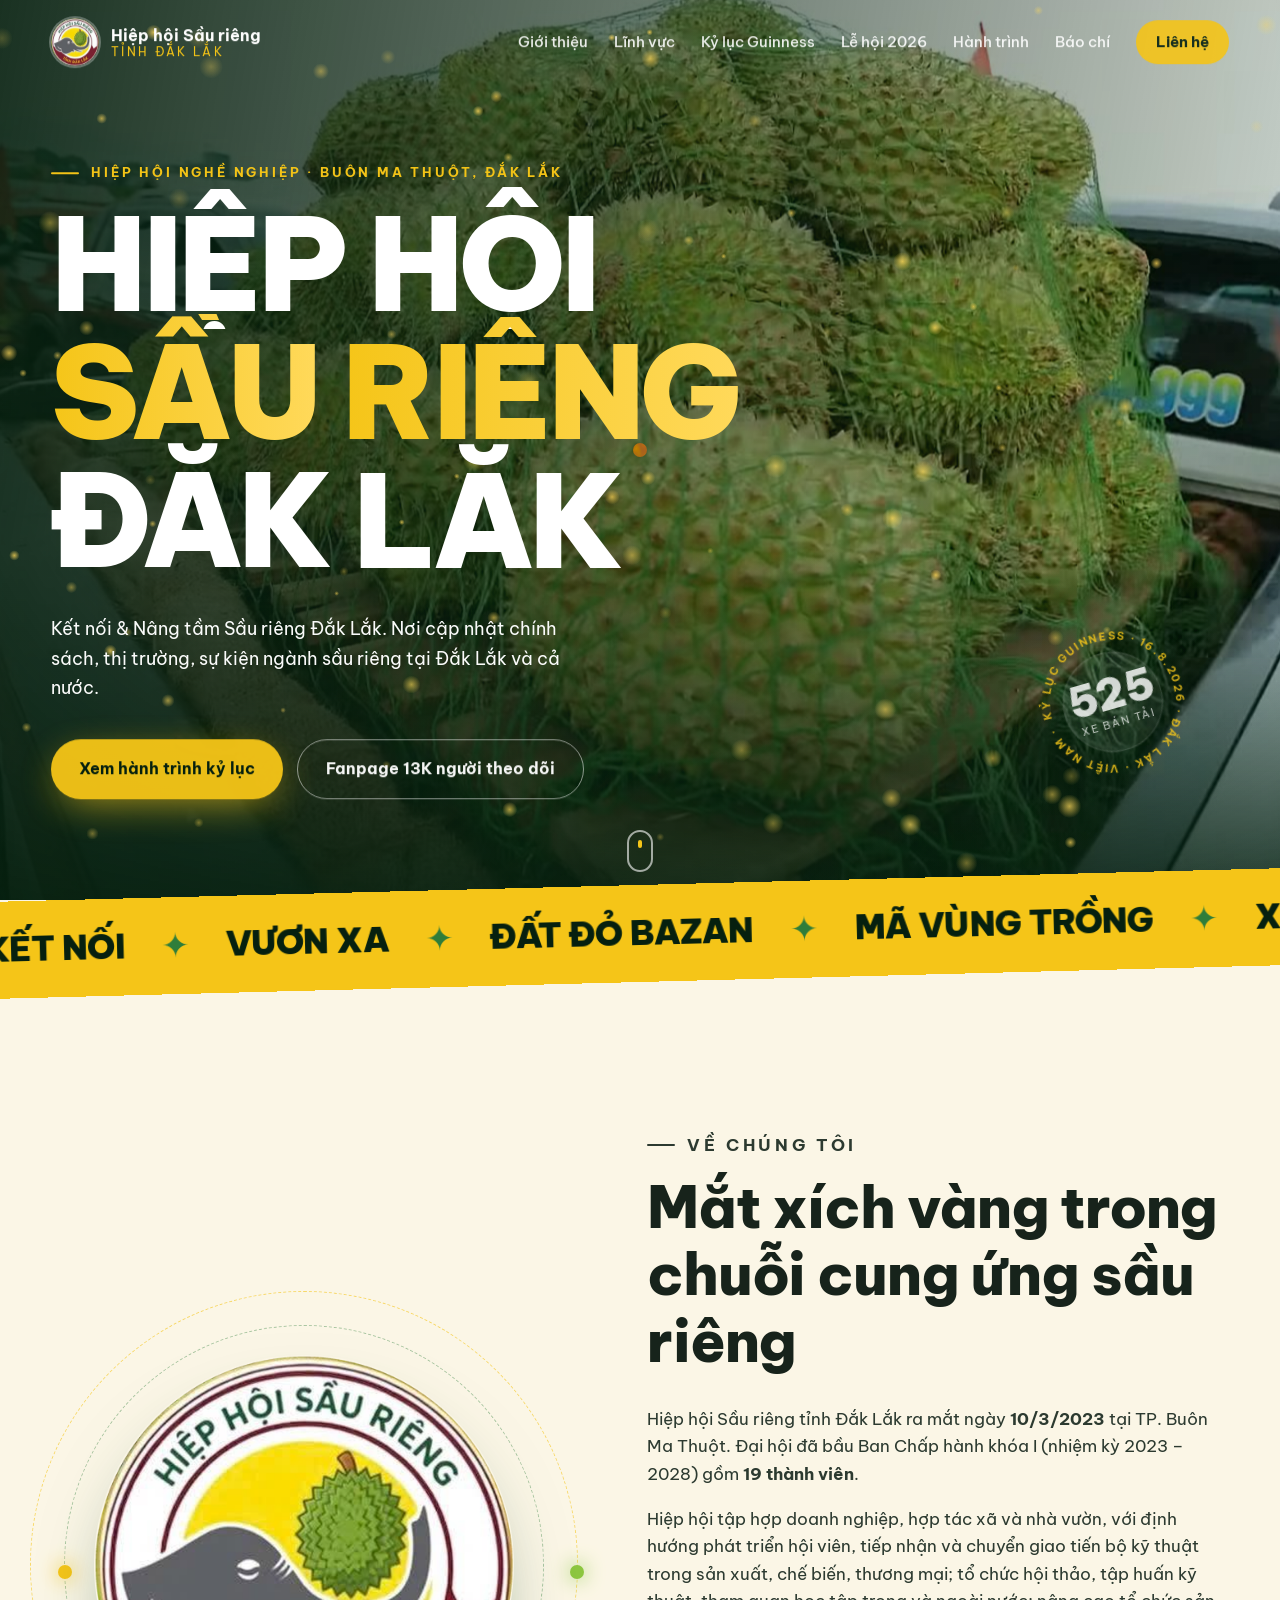
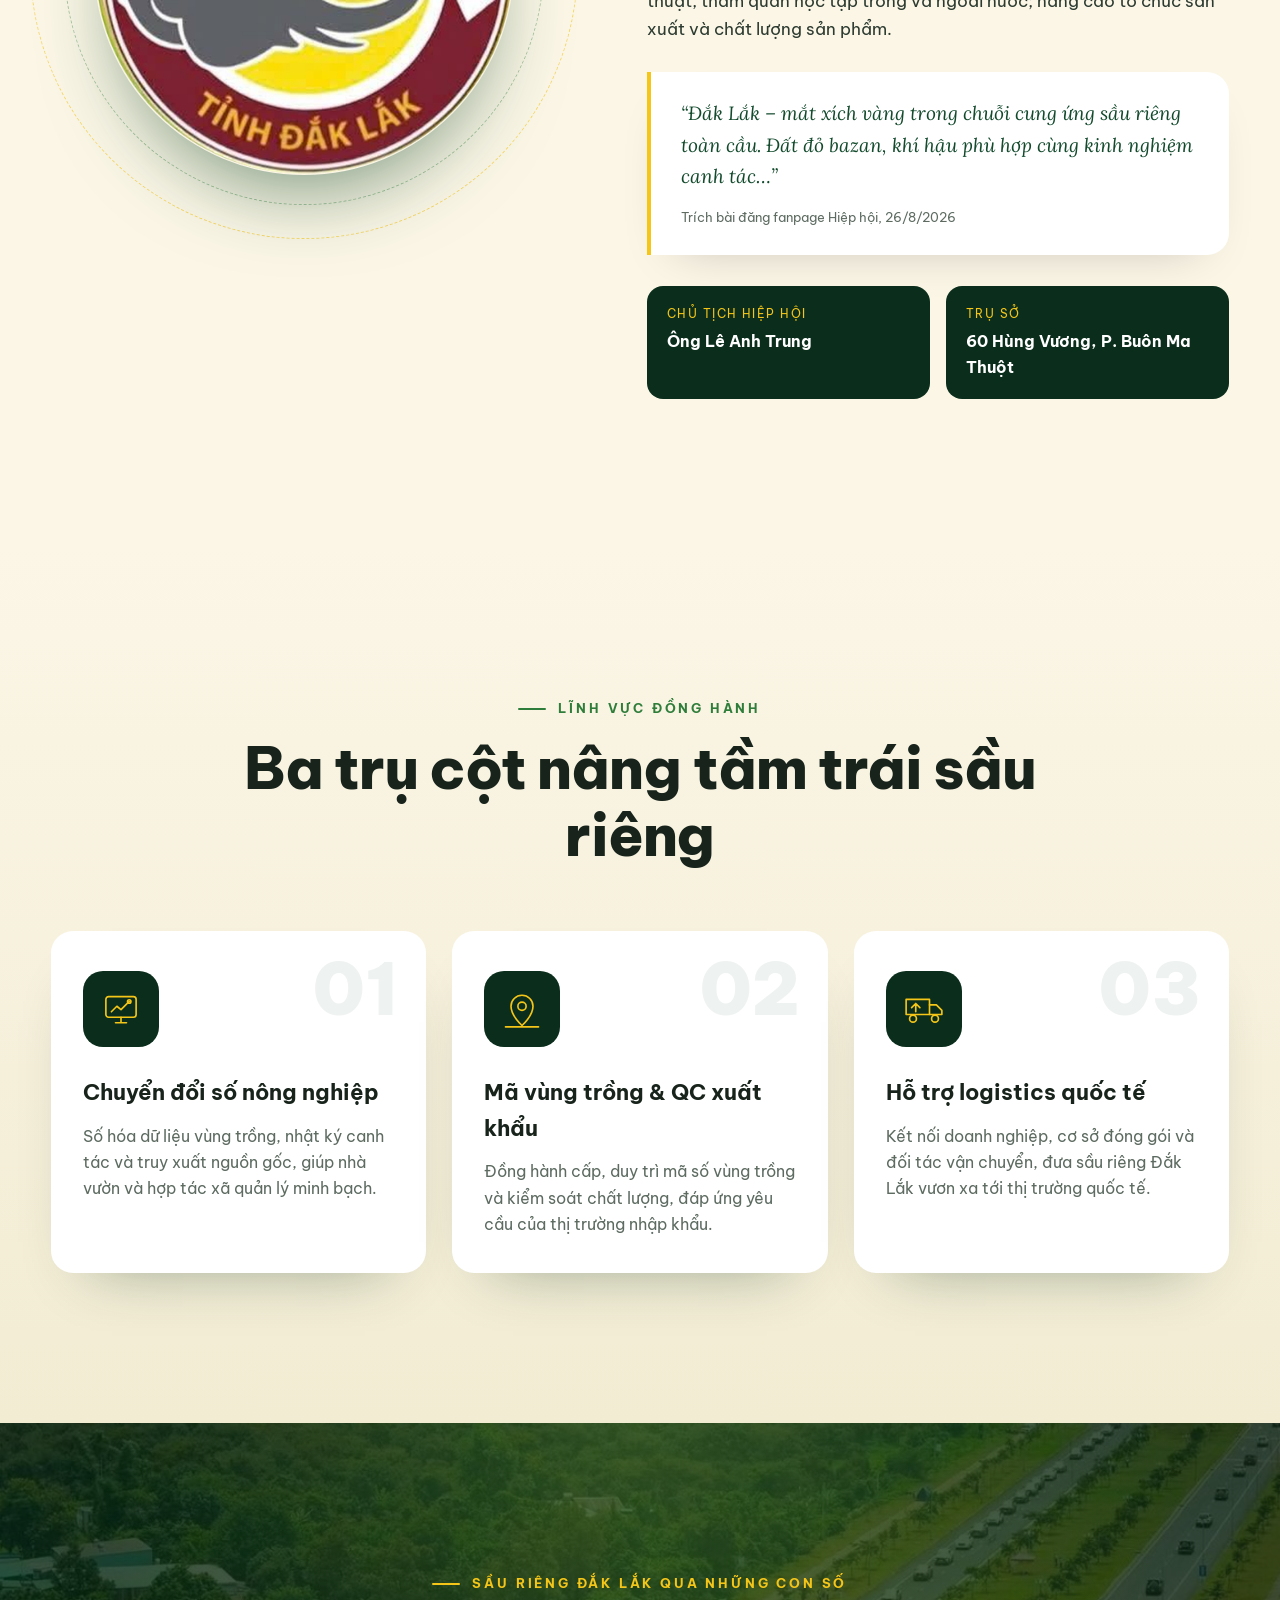
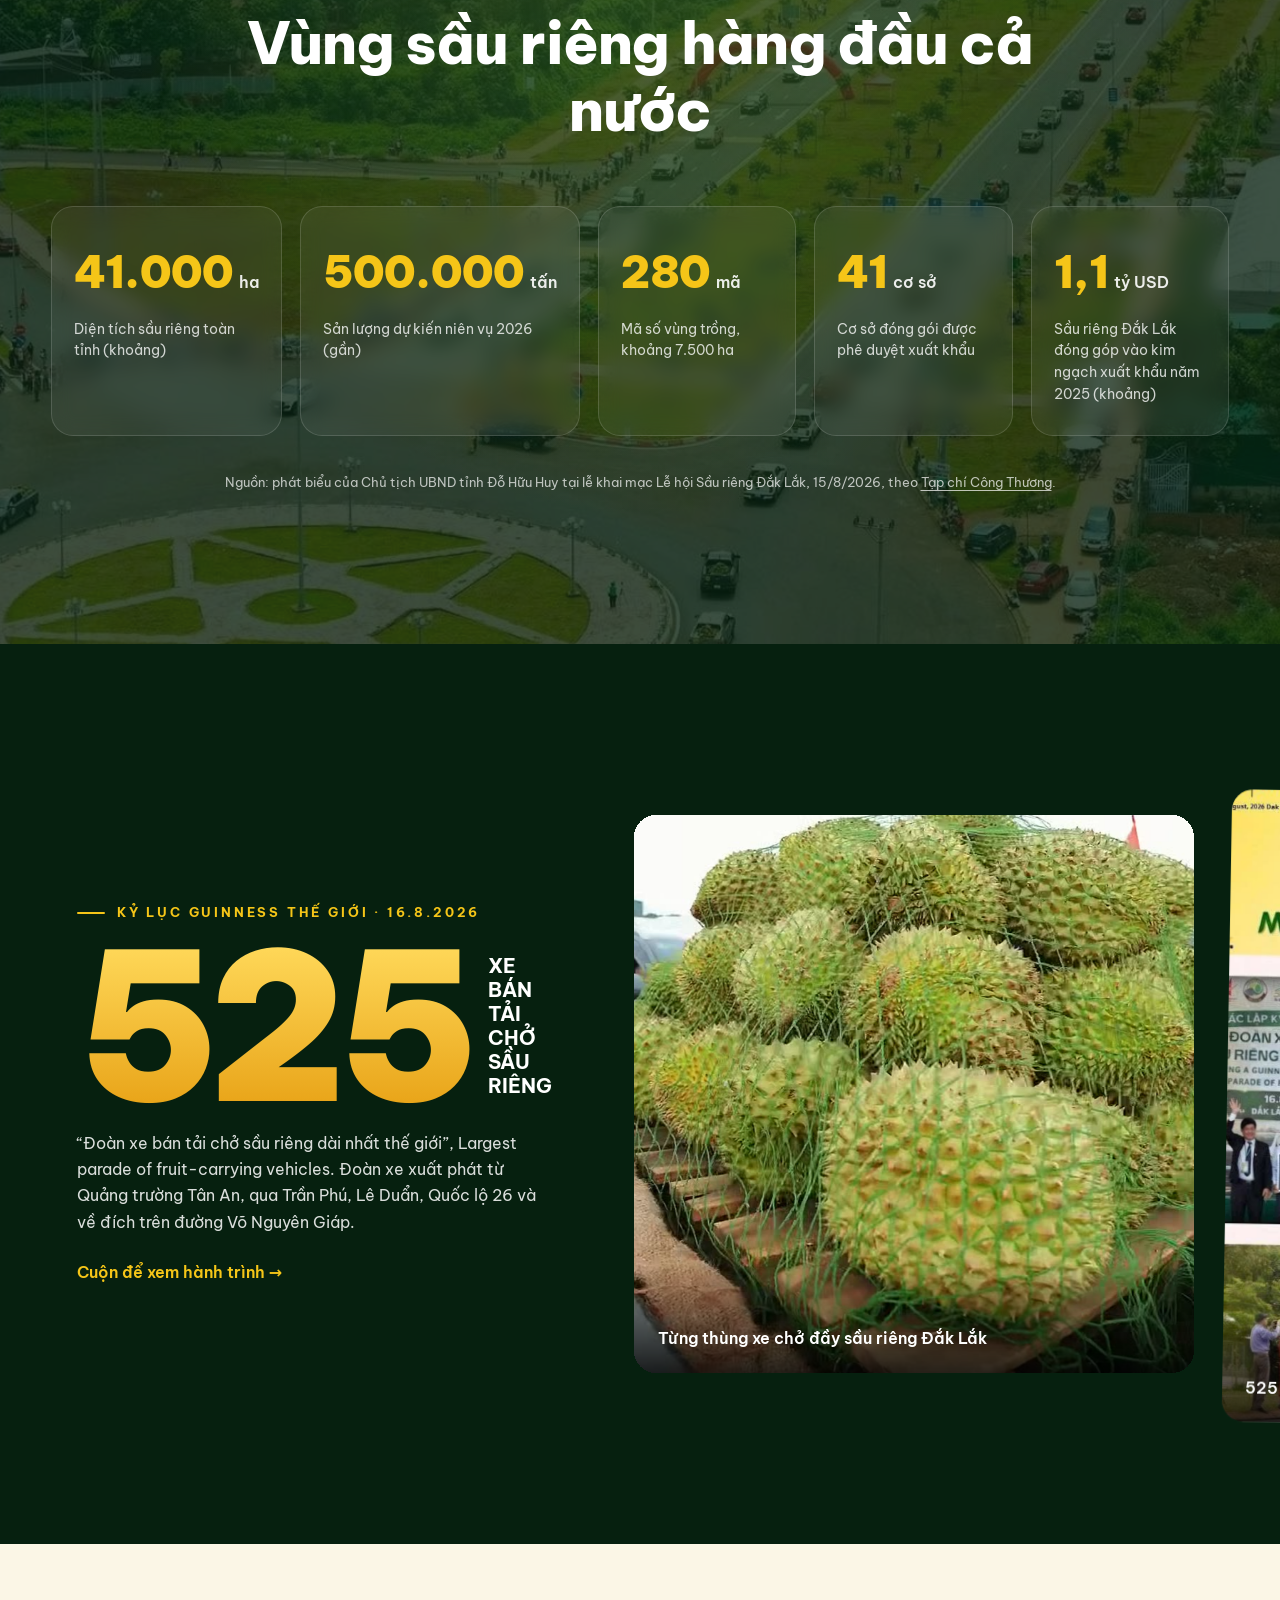
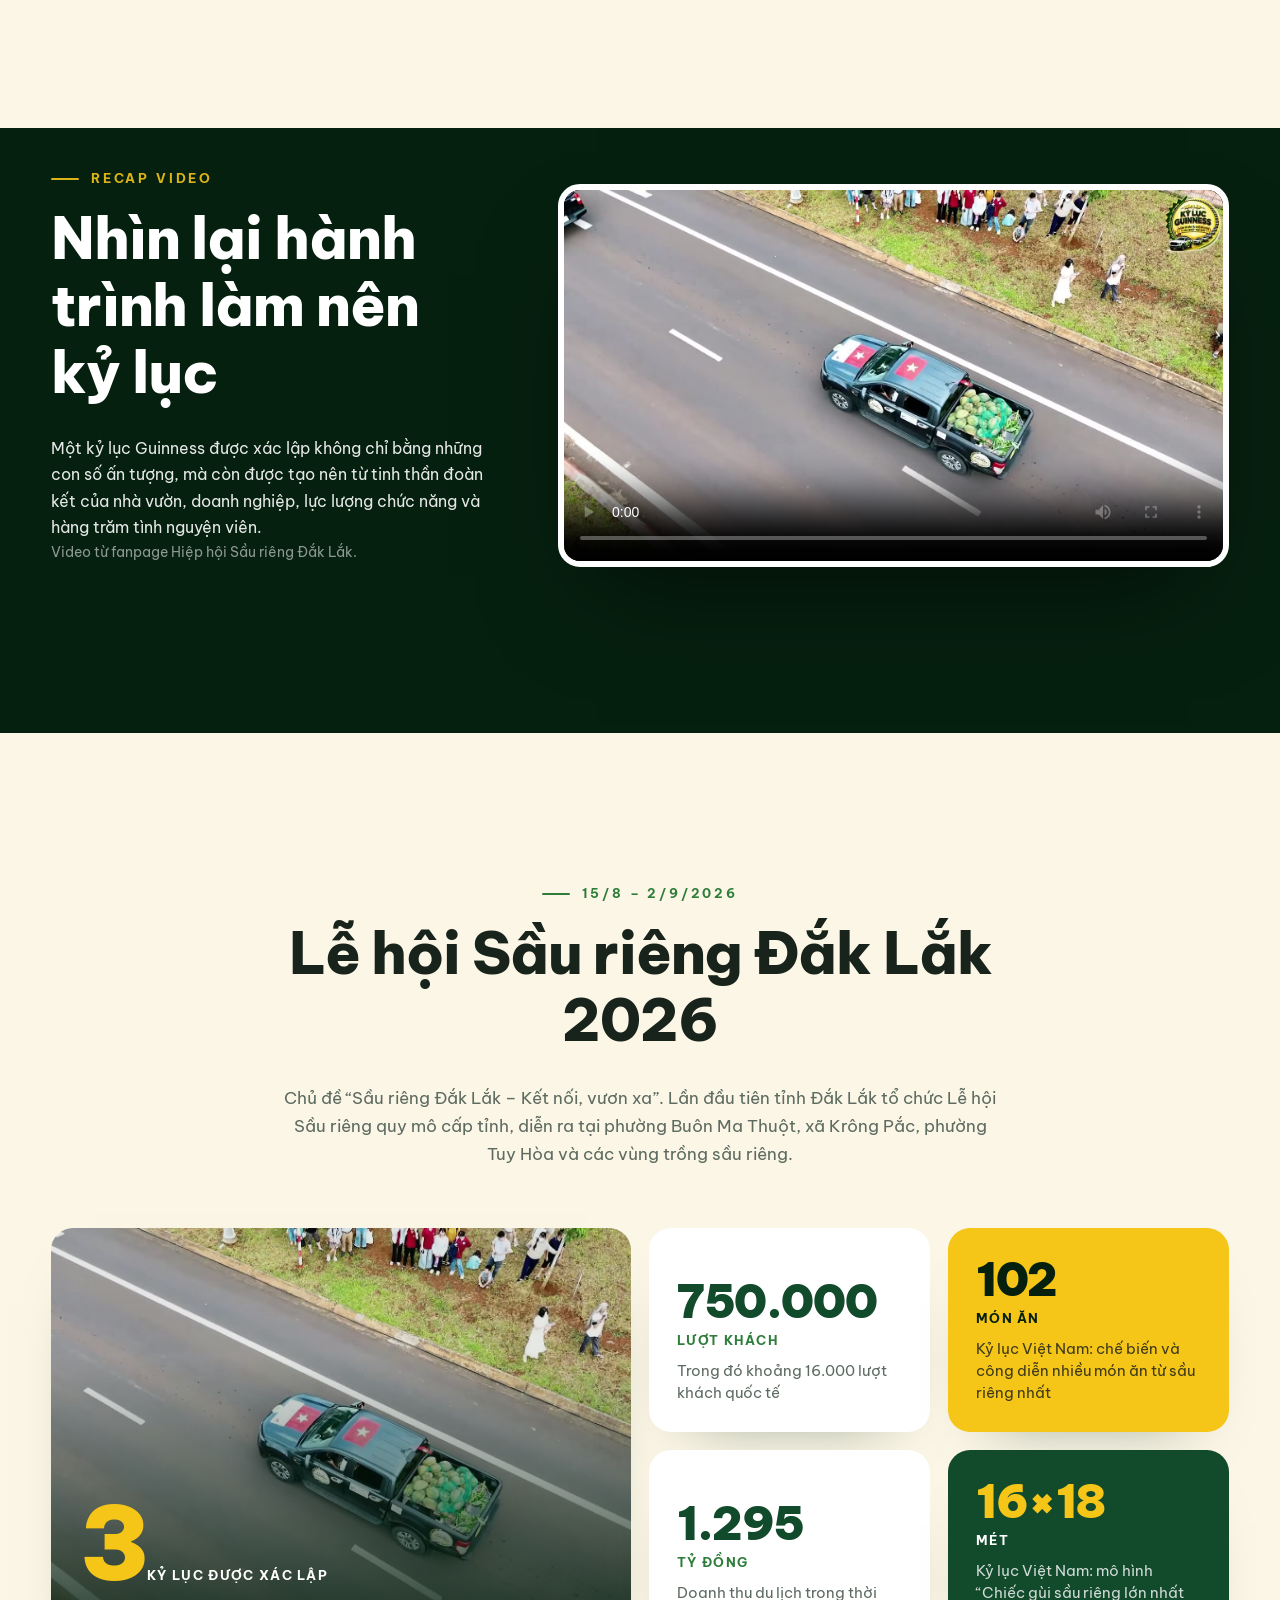
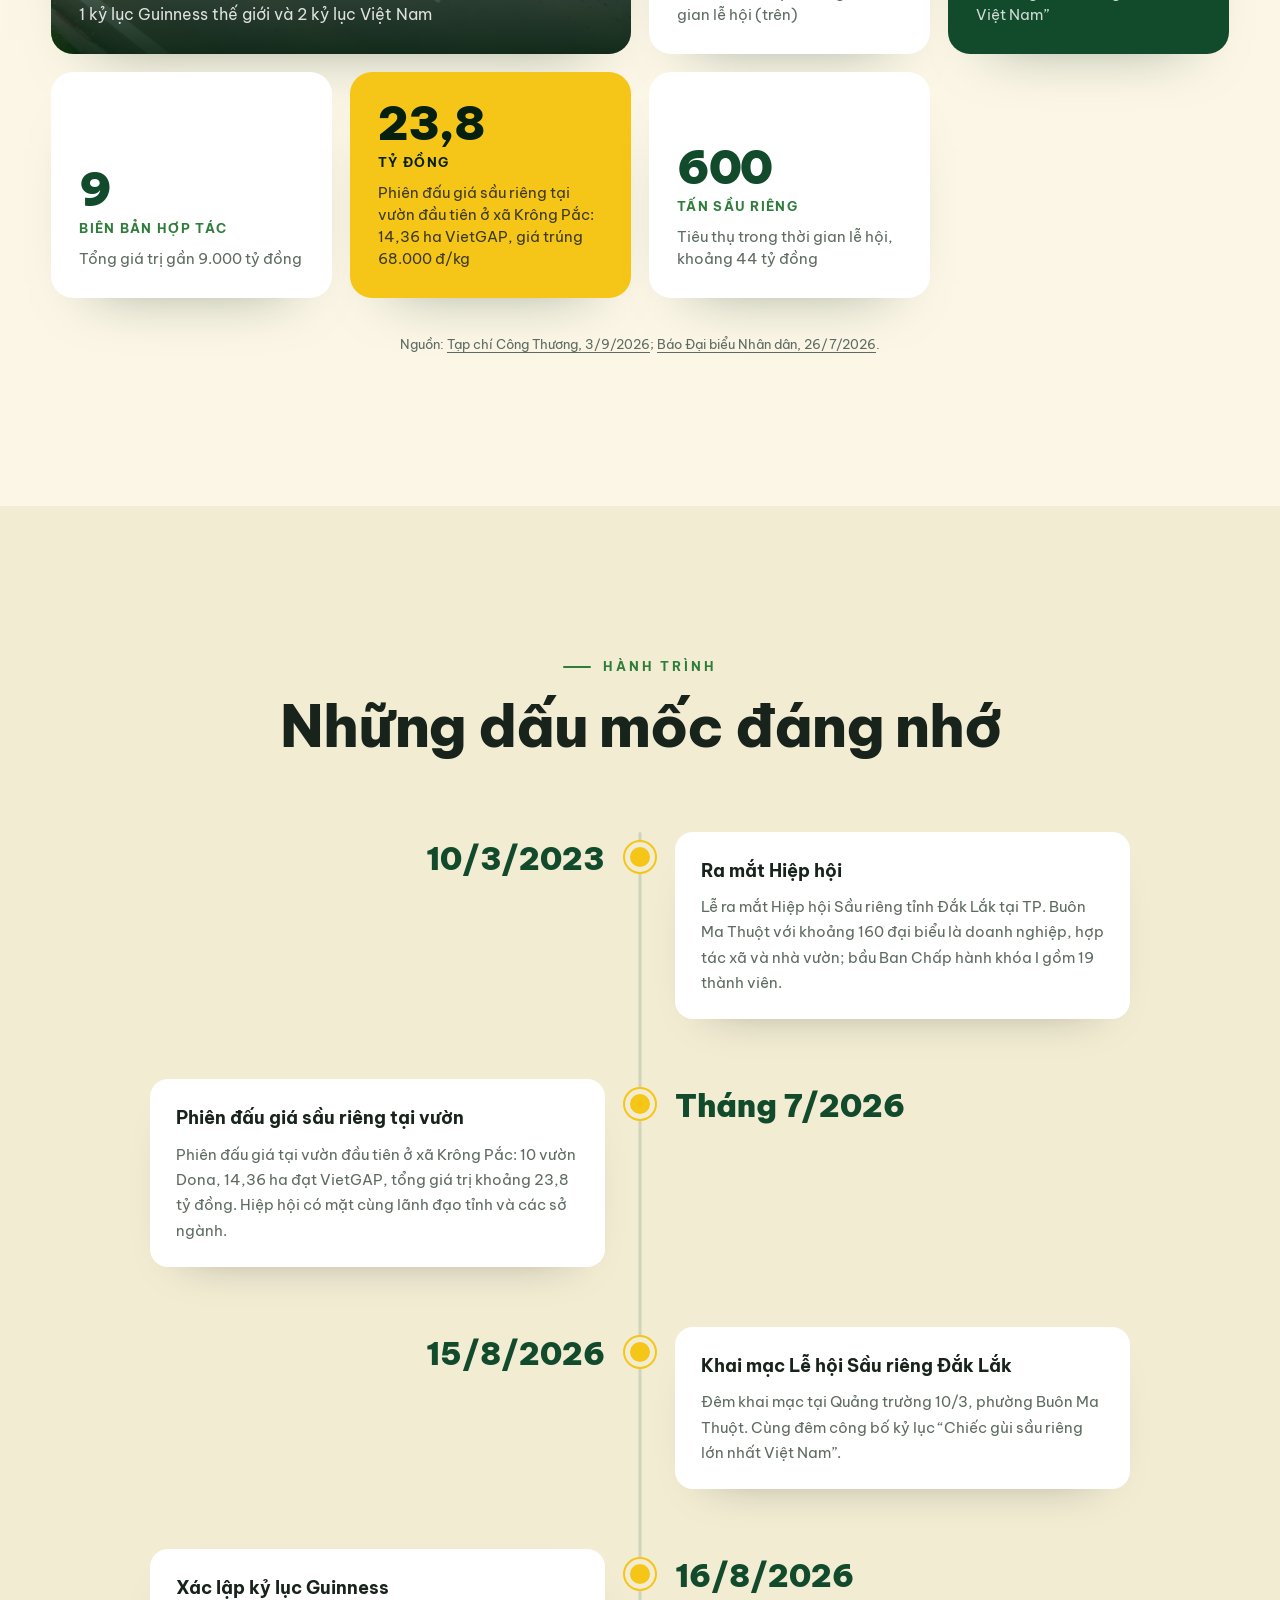
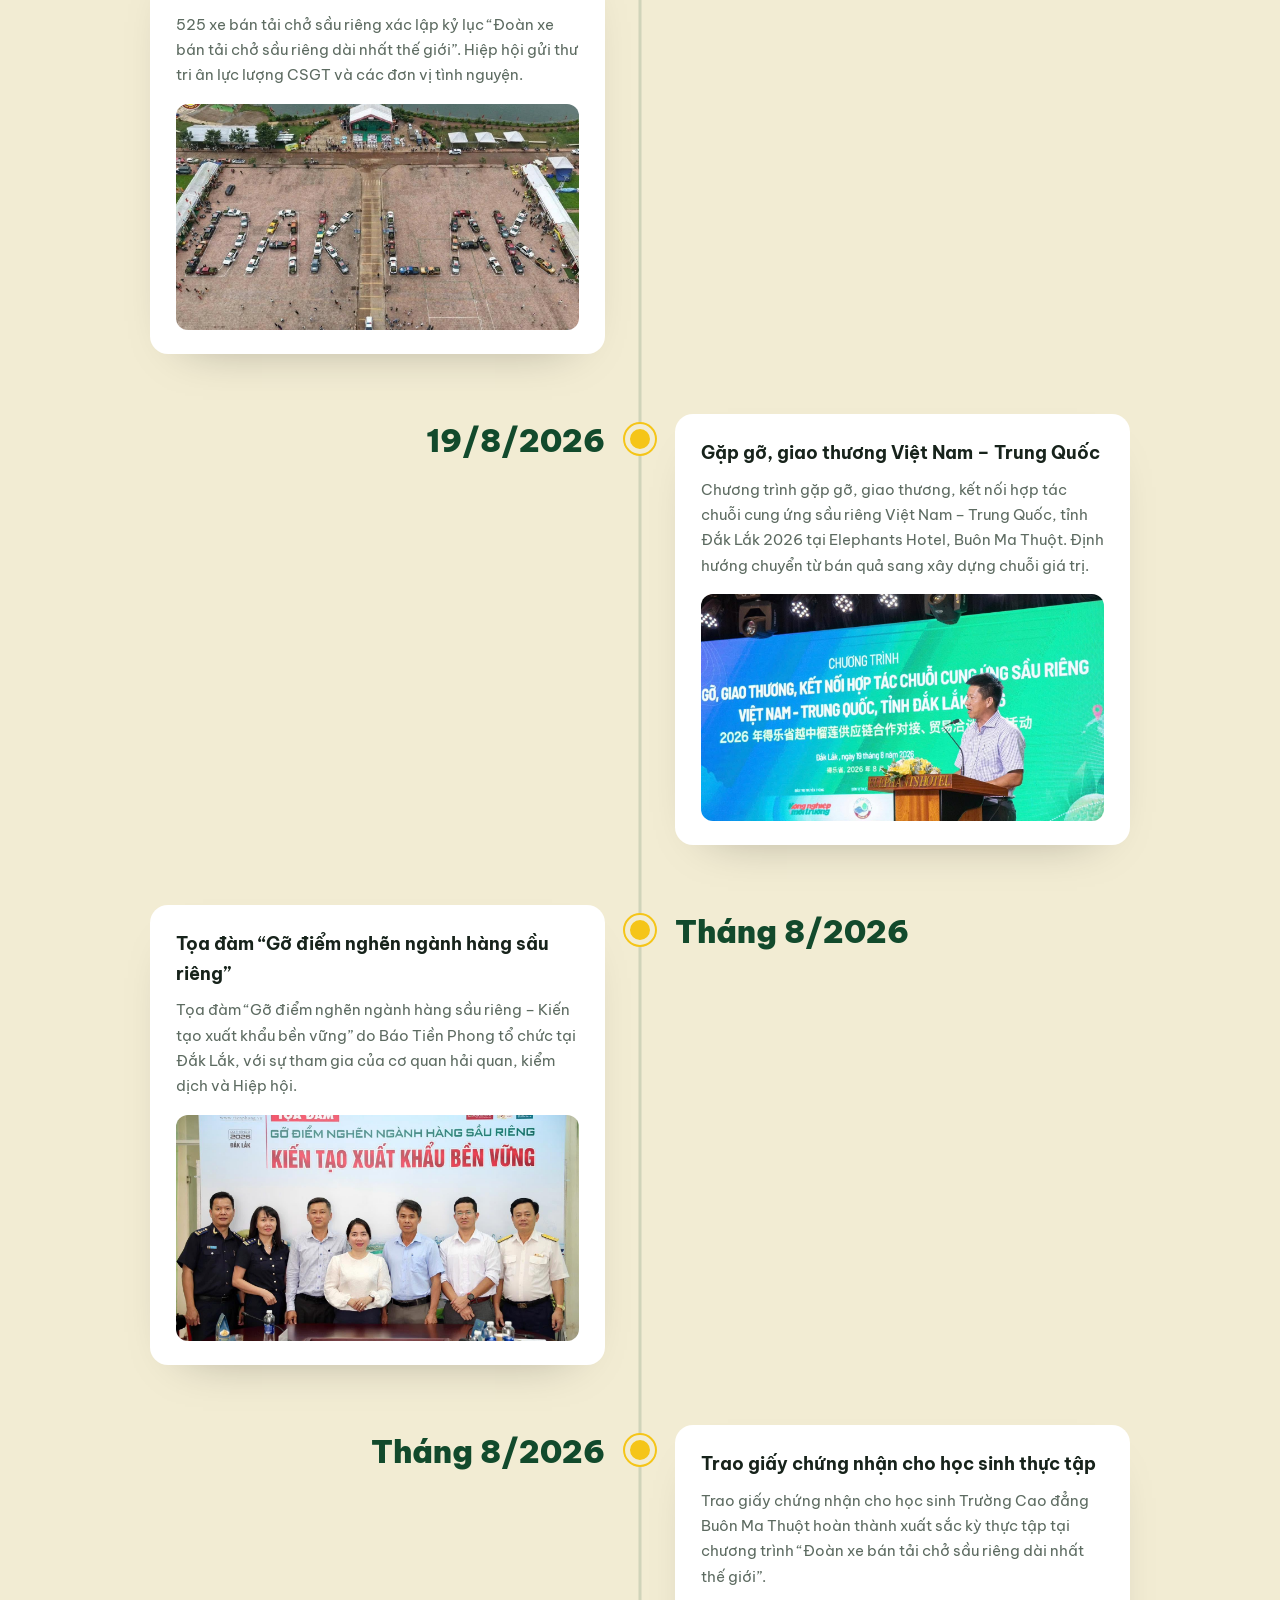
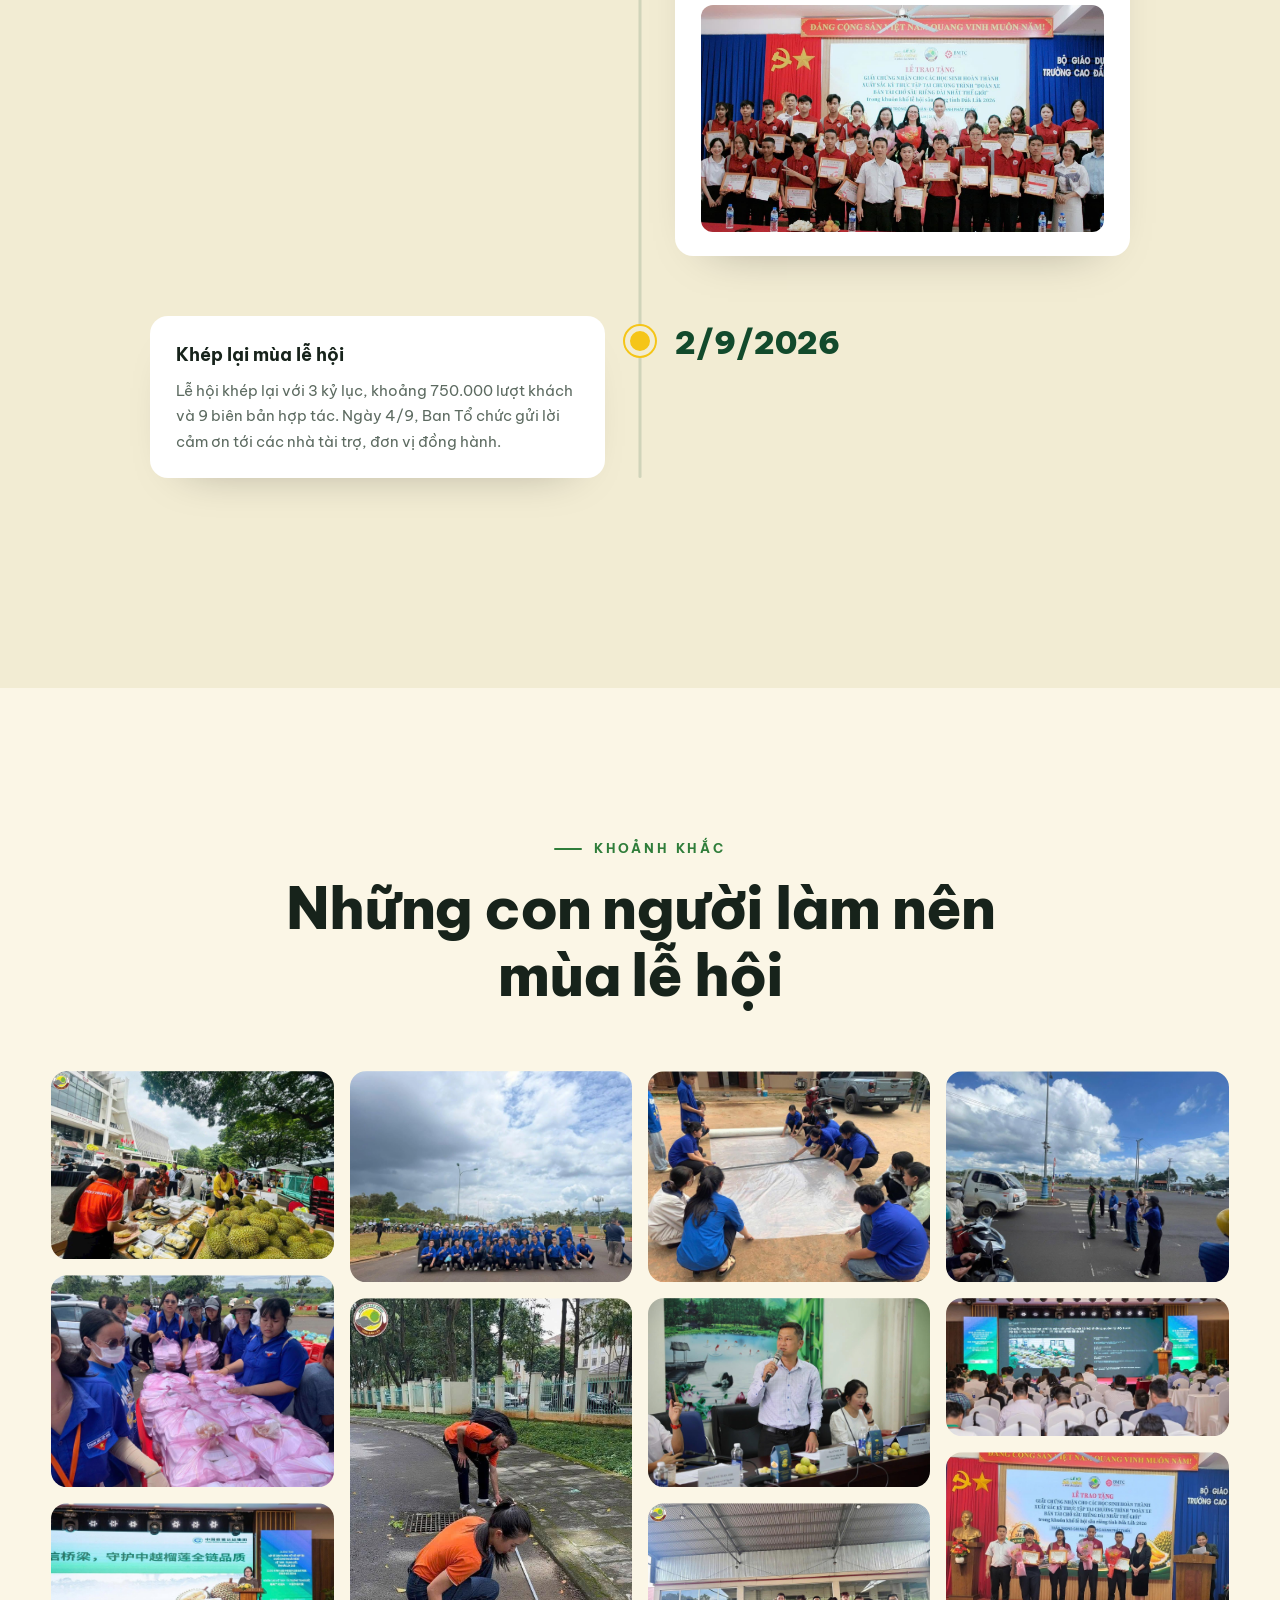
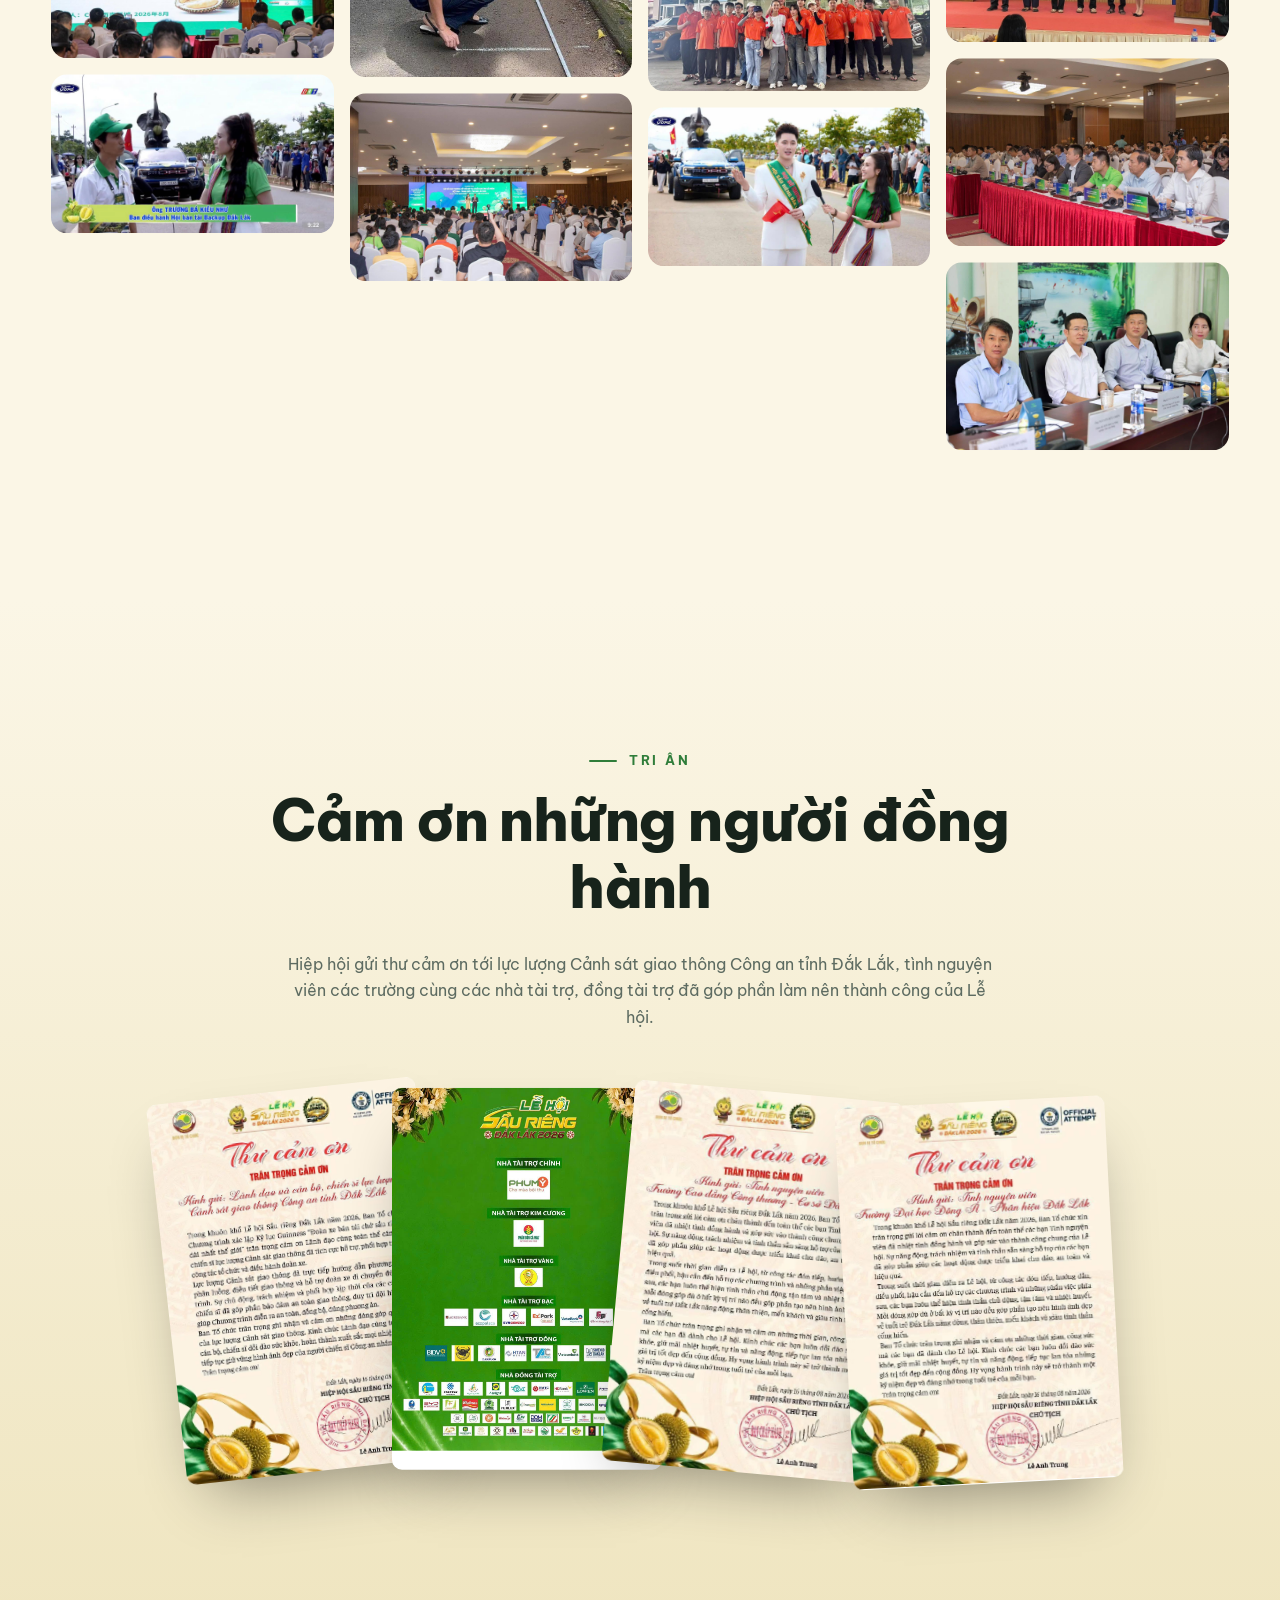
==== index.html @ 8ccfb70e "Website Hiệp hội Sầu riêng Đắk Lắk: trang một trang nhiều hiệu ứng chuyển động Co-Authored-By: Claud" ====
<!DOCTYPE html>
<html lang="vi">
<head>
<meta charset="utf-8">
<meta name="viewport" content="width=device-width, initial-scale=1">
<title>Hiệp hội Sầu riêng tỉnh Đắk Lắk · Kết nối &amp; Nâng tầm Sầu riêng Đắk Lắk</title>
<meta name="description" content="Hiệp hội Sầu riêng tỉnh Đắk Lắk: nơi cập nhật chính sách, thị trường, sự kiện ngành sầu riêng tại Đắk Lắk và cả nước. Kỷ lục Guinness đoàn xe bán tải chở sầu riêng dài nhất thế giới, Lễ hội Sầu riêng Đắk Lắk 2026.">
<meta property="og:title" content="Hiệp hội Sầu riêng tỉnh Đắk Lắk">
<meta property="og:description" content="Kết nối &amp; Nâng tầm Sầu riêng Đắk Lắk">
<meta property="og:image" content="assets/img/banner.jpg">
<meta name="theme-color" content="#0b2e1c">
<link rel="icon" href="assets/img/favicon.png">
<link rel="preconnect" href="https://fonts.googleapis.com">
<link rel="preconnect" href="https://fonts.gstatic.com" crossorigin>
<link href="https://fonts.googleapis.com/css2?family=Be+Vietnam+Pro:wght@300;400;500;600;700;800;900&family=Lora:ital,wght@1,500;1,600&display=swap" rel="stylesheet">
<link rel="stylesheet" href="assets/css/style.css">
<script>document.documentElement.classList.add('js')</script>
</head>
<body>

<!-- PRELOADER -->
<div class="loader" id="loader" aria-hidden="true">
  <div class="loader__ring">
    <img src="assets/img/logo.png" alt="">
    <svg viewBox="0 0 120 120"><circle cx="60" cy="60" r="56"/></svg>
  </div>
  <div class="loader__count"><span id="loaderNum">0</span>%</div>
  <div class="loader__text">Kết nối &amp; Nâng tầm Sầu riêng Đắk Lắk</div>
</div>

<div class="cursor" id="cursor"></div>
<div class="progress" id="progress"></div>

<!-- NAV -->
<header class="nav" id="nav">
  <a href="#top" class="nav__brand">
    <img src="assets/img/logo.png" alt="Logo Hiệp hội Sầu riêng tỉnh Đắk Lắk">
    <span><b>Hiệp hội Sầu riêng</b><small>Tỉnh Đắk Lắk</small></span>
  </a>
  <nav class="nav__links" id="navLinks">
    <a href="#gioi-thieu">Giới thiệu</a>
    <a href="#linh-vuc">Lĩnh vực</a>
    <a href="#ky-luc">Kỷ lục Guinness</a>
    <a href="#le-hoi">Lễ hội 2026</a>
    <a href="#hanh-trinh">Hành trình</a>
    <a href="#bao-chi">Báo chí</a>
    <a href="#lien-he" class="nav__cta">Liên hệ</a>
  </nav>
  <button class="nav__burger" id="burger" aria-label="Mở menu"><span></span><span></span></button>
</header>

<main id="top">

<!-- HERO -->
<section class="hero" id="hero">
  <video class="hero__video" autoplay muted loop playsinline preload="auto" poster="assets/img/video-3.jpg">
    <source src="assets/video/hero.mp4" type="video/mp4">
  </video>
  <div class="hero__shade"></div>
  <canvas class="hero__particles" id="particles"></canvas>
  <div class="hero__content">
    <p class="eyebrow hero__eyebrow">Hiệp hội nghề nghiệp · Buôn Ma Thuột, Đắk Lắk</p>
    <h1 class="hero__title">
      <span class="line"><span class="word">Hiệp</span> <span class="word">hội</span></span>
      <span class="line gold"><span class="word">Sầu</span> <span class="word">riêng</span></span>
      <span class="line"><span class="word">Đắk</span> <span class="word">Lắk</span></span>
    </h1>
    <p class="hero__lead">Kết nối &amp; Nâng tầm Sầu riêng Đắk Lắk. Nơi cập nhật chính sách, thị trường, sự kiện ngành sầu riêng tại Đắk Lắk và cả nước.</p>
    <div class="hero__actions">
      <a href="#ky-luc" class="btn btn--gold magnetic">Xem hành trình kỷ lục</a>
      <a href="https://www.facebook.com/hiephoisauriengdaklak" target="_blank" rel="noopener" class="btn btn--ghost magnetic">Fanpage 13K người theo dõi</a>
    </div>
  </div>
  <div class="hero__badge">
    <svg viewBox="0 0 200 200"><defs><path id="circ" d="M100,100 m-78,0 a78,78 0 1,1 156,0 a78,78 0 1,1 -156,0"/></defs>
      <text><textPath href="#circ">KỶ LỤC GUINNESS · 16.8.2026 · ĐẮK LẮK · VIỆT NAM · </textPath></text></svg>
    <b>525</b><small>xe bán tải</small>
  </div>
  <a href="#gioi-thieu" class="hero__scroll" aria-label="Cuộn xuống"><span></span></a>
</section>

<!-- MARQUEE -->
<div class="marquee" aria-hidden="true">
  <div class="marquee__track">
    <span>Kết nối</span><i>✦</i><span>Vươn xa</span><i>✦</i><span>Đất đỏ bazan</span><i>✦</i><span>Mã vùng trồng</span><i>✦</i><span>Xuất khẩu bền vững</span><i>✦</i><span>Kỷ lục Guinness</span><i>✦</i>
    <span>Kết nối</span><i>✦</i><span>Vươn xa</span><i>✦</i><span>Đất đỏ bazan</span><i>✦</i><span>Mã vùng trồng</span><i>✦</i><span>Xuất khẩu bền vững</span><i>✦</i><span>Kỷ lục Guinness</span><i>✦</i>
  </div>
</div>

<!-- ABOUT -->
<section class="section about" id="gioi-thieu">
  <div class="container about__grid">
    <div class="about__visual reveal-img">
      <div class="about__logo-wrap">
        <img src="assets/img/logo.png" alt="Logo Hiệp hội Sầu riêng tỉnh Đắk Lắk" class="about__logo">
        <div class="orbit orbit--1"></div><div class="orbit orbit--2"></div>
      </div>
    </div>
    <div class="about__text">
      <p class="eyebrow reveal">Về chúng tôi</p>
      <h2 class="h2 split">Mắt xích vàng trong chuỗi cung ứng sầu riêng</h2>
      <p class="reveal">Hiệp hội Sầu riêng tỉnh Đắk Lắk ra mắt ngày <b>10/3/2023</b> tại TP. Buôn Ma Thuột. Đại hội đã bầu Ban Chấp hành khóa I (nhiệm kỳ 2023 – 2028) gồm <b>19 thành viên</b>.</p>
      <p class="reveal">Hiệp hội tập hợp doanh nghiệp, hợp tác xã và nhà vườn, với định hướng phát triển hội viên, tiếp nhận và chuyển giao tiến bộ kỹ thuật trong sản xuất, chế biến, thương mại; tổ chức hội thảo, tập huấn kỹ thuật, tham quan học tập trong và ngoài nước; nâng cao tổ chức sản xuất và chất lượng sản phẩm.</p>
      <blockquote class="quote reveal">
        <p>“Đắk Lắk – mắt xích vàng trong chuỗi cung ứng sầu riêng toàn cầu. Đất đỏ bazan, khí hậu phù hợp cùng kinh nghiệm canh tác…”</p>
        <cite>Trích bài đăng fanpage Hiệp hội, 26/8/2026</cite>
      </blockquote>
      <div class="about__meta reveal">
        <div><small>Chủ tịch Hiệp hội</small><b>Ông Lê Anh Trung</b></div>
        <div><small>Trụ sở</small><b>60 Hùng Vương, P. Buôn Ma Thuột</b></div>
      </div>
    </div>
  </div>
</section>

<!-- SERVICES -->
<section class="section services" id="linh-vuc">
  <div class="container">
    <p class="eyebrow reveal center">Lĩnh vực đồng hành</p>
    <h2 class="h2 split center">Ba trụ cột nâng tầm trái sầu riêng</h2>
    <div class="services__grid">
      <article class="card tilt">
        <div class="card__icon">
          <svg viewBox="0 0 64 64" fill="none" stroke="currentColor" stroke-width="2.4" stroke-linecap="round" stroke-linejoin="round"><rect x="10" y="14" width="44" height="30" rx="4"/><path d="M24 52h16M32 44v8"/><path class="draw" d="M18 36l8-8 6 5 12-12"/><circle cx="44" cy="21" r="2.5"/></svg>
        </div>
        <span class="card__num">01</span>
        <h3>Chuyển đổi số nông nghiệp</h3>
        <p>Số hóa dữ liệu vùng trồng, nhật ký canh tác và truy xuất nguồn gốc, giúp nhà vườn và hợp tác xã quản lý minh bạch.</p>
      </article>
      <article class="card tilt">
        <div class="card__icon">
          <svg viewBox="0 0 64 64" fill="none" stroke="currentColor" stroke-width="2.4" stroke-linecap="round" stroke-linejoin="round"><path d="M32 56s-16-14-16-28a16 16 0 0132 0c0 14-16 28-16 28z"/><circle class="draw" cx="32" cy="28" r="6"/><path d="M8 58h48"/></svg>
        </div>
        <span class="card__num">02</span>
        <h3>Mã vùng trồng &amp; QC xuất khẩu</h3>
        <p>Đồng hành cấp, duy trì mã số vùng trồng và kiểm soát chất lượng, đáp ứng yêu cầu của thị trường nhập khẩu.</p>
      </article>
      <article class="card tilt">
        <div class="card__icon">
          <svg viewBox="0 0 64 64" fill="none" stroke="currentColor" stroke-width="2.4" stroke-linecap="round" stroke-linejoin="round"><path d="M6 40h34V18H6z"/><path d="M40 26h10l8 8v6H40"/><circle cx="16" cy="46" r="5"/><circle cx="48" cy="46" r="5"/><path class="draw" d="M14 30l6-6 6 6M20 24v12"/></svg>
        </div>
        <span class="card__num">03</span>
        <h3>Hỗ trợ logistics quốc tế</h3>
        <p>Kết nối doanh nghiệp, cơ sở đóng gói và đối tác vận chuyển, đưa sầu riêng Đắk Lắk vươn xa tới thị trường quốc tế.</p>
      </article>
    </div>
  </div>
</section>

<!-- STATS -->
<section class="section stats" id="so-lieu">
  <div class="stats__bg" style="background-image:url(assets/img/doan-xe-tren-cao.jpg)"></div>
  <div class="container">
    <p class="eyebrow reveal center light">Sầu riêng Đắk Lắk qua những con số</p>
    <h2 class="h2 split center light">Vùng sầu riêng hàng đầu cả nước</h2>
    <div class="stats__grid">
      <div class="stat"><b data-count="41000" data-sep="1">0</b><span>ha</span><p>Diện tích sầu riêng toàn tỉnh (khoảng)</p></div>
      <div class="stat"><b data-count="500000" data-sep="1">0</b><span>tấn</span><p>Sản lượng dự kiến niên vụ 2026 (gần)</p></div>
      <div class="stat"><b data-count="280">0</b><span>mã</span><p>Mã số vùng trồng, khoảng 7.500 ha</p></div>
      <div class="stat"><b data-count="41">0</b><span>cơ sở</span><p>Cơ sở đóng gói được phê duyệt xuất khẩu</p></div>
      <div class="stat"><b data-count="1.1" data-dec="1">0</b><span>tỷ USD</span><p>Sầu riêng Đắk Lắk đóng góp vào kim ngạch xuất khẩu năm 2025 (khoảng)</p></div>
    </div>
    <p class="source light">Nguồn: phát biểu của Chủ tịch UBND tỉnh Đỗ Hữu Huy tại lễ khai mạc Lễ hội Sầu riêng Đắk Lắk, 15/8/2026, theo <a href="https://tapchicongthuong.vn/khai-mac-le-hoi-sau-rieng-dak-lak-nam-2026-542588.htm" target="_blank" rel="noopener">Tạp chí Công Thương</a>.</p>
  </div>
</section>

<!-- GUINNESS -->
<section class="guinness" id="ky-luc">
  <div class="guinness__pin">
    <div class="guinness__intro">
      <p class="eyebrow gold-text">Kỷ lục Guinness thế giới · 16.8.2026</p>
      <h2 class="guinness__title">
        <span class="big" data-count="525">525</span>
        <span class="small">xe bán tải<br>chở sầu riêng</span>
      </h2>
      <p class="guinness__lead">“Đoàn xe bán tải chở sầu riêng dài nhất thế giới”, Largest parade of fruit-carrying vehicles. Đoàn xe xuất phát từ Quảng trường Tân An, qua Trần Phú, Lê Duẩn, Quốc lộ 26 và về đích trên đường Võ Nguyên Giáp.</p>
      <p class="guinness__hint">Cuộn để xem hành trình <span>→</span></p>
    </div>
    <div class="guinness__track" id="gTrack">
      <figure class="gcard"><img src="assets/img/video-3.jpg" alt="Sầu riêng chất đầy thùng xe bán tải" loading="lazy"><figcaption>Từng thùng xe chở đầy sầu riêng Đắk Lắk</figcaption></figure>
      <figure class="gcard tall"><img src="assets/img/525-xe.jpg" alt="525 xe một dấu ấn đặc biệt, chứng nhận Guinness" loading="lazy"><figcaption>525 xe · một dấu ấn đặc biệt</figcaption></figure>
      <figure class="gcard"><img src="assets/img/dak-lak-tu-tren-cao.jpg" alt="Đoàn xe xếp chữ ĐẮK LẮK nhìn từ trên cao" loading="lazy"><figcaption>Đoàn xe xếp chữ “ĐẮK LẮK”</figcaption></figure>
      <figure class="gcard"><img src="assets/img/doan-xe-tren-cao.jpg" alt="Đoàn xe bán tải trên đại lộ nhìn từ flycam" loading="lazy"><figcaption>Đoàn xe trải dài trên đại lộ</figcaption></figure>
      <figure class="gcard"><img src="assets/img/xe-voi-ford.jpg" alt="Xe bán tải mang biểu tượng voi và trái sầu riêng" loading="lazy"><figcaption>Biểu tượng voi ôm trái sầu riêng dẫn đầu đoàn</figcaption></figure>
      <figure class="gcard"><img src="assets/img/video-70.jpg" alt="Lễ công bố xác lập kỷ lục Guinness" loading="lazy"><figcaption>Khoảnh khắc nhận chứng nhận Guinness</figcaption></figure>
      <figure class="gcard"><img src="assets/img/doan-xe-raptor.jpg" alt="Đại sứ lễ hội bên xe bán tải" loading="lazy"><figcaption>Đại sứ lễ hội đồng hành cùng đoàn xe</figcaption></figure>
    </div>
  </div>
</section>

<section class="section recap">
  <div class="container recap__grid">
    <div class="recap__text">
      <p class="eyebrow reveal">Recap video</p>
      <h2 class="h2 split">Nhìn lại hành trình làm nên kỷ lục</h2>
      <p class="reveal">Một kỷ lục Guinness được xác lập không chỉ bằng những con số ấn tượng, mà còn được tạo nên từ tinh thần đoàn kết của nhà vườn, doanh nghiệp, lực lượng chức năng và hàng trăm tình nguyện viên.</p>
      <p class="reveal small-note">Video từ fanpage Hiệp hội Sầu riêng Đắk Lắk.</p>
    </div>
    <div class="recap__video reveal-img">
      <video controls preload="metadata" poster="assets/img/video-25.jpg" playsinline>
        <source src="assets/video/recap-guinness.mp4" type="video/mp4">
      </video>
    </div>
  </div>
</section>

<!-- FESTIVAL -->
<section class="section festival" id="le-hoi">
  <div class="container">
    <p class="eyebrow reveal center">15/8 – 2/9/2026</p>
    <h2 class="h2 split center">Lễ hội Sầu riêng Đắk Lắk 2026</h2>
    <p class="festival__theme reveal center">Chủ đề “Sầu riêng Đắk Lắk – Kết nối, vươn xa”. Lần đầu tiên tỉnh Đắk Lắk tổ chức Lễ hội Sầu riêng quy mô cấp tỉnh, diễn ra tại phường Buôn Ma Thuột, xã Krông Pắc, phường Tuy Hòa và các vùng trồng sầu riêng.</p>

    <div class="bento">
      <div class="bento__item b-big"><img src="assets/img/video-25.jpg" alt="" loading="lazy"><div><b data-count="3">0</b><span>kỷ lục được xác lập</span><p>1 kỷ lục Guinness thế giới và 2 kỷ lục Việt Nam</p></div></div>
      <div class="bento__item"><b data-count="750000" data-sep="1">0</b><span>lượt khách</span><p>Trong đó khoảng 16.000 lượt khách quốc tế</p></div>
      <div class="bento__item gold"><b data-count="102">0</b><span>món ăn</span><p>Kỷ lục Việt Nam: chế biến và công diễn nhiều món ăn từ sầu riêng nhất</p></div>
      <div class="bento__item"><b data-count="1295" data-sep="1">0</b><span>tỷ đồng</span><p>Doanh thu du lịch trong thời gian lễ hội (trên)</p></div>
      <div class="bento__item green"><b>16×18</b><span>mét</span><p>Kỷ lục Việt Nam: mô hình “Chiếc gùi sầu riêng lớn nhất Việt Nam”</p></div>
      <div class="bento__item"><b data-count="9">0</b><span>biên bản hợp tác</span><p>Tổng giá trị gần 9.000 tỷ đồng</p></div>
      <div class="bento__item gold"><b data-count="23.8" data-dec="1">0</b><span>tỷ đồng</span><p>Phiên đấu giá sầu riêng tại vườn đầu tiên ở xã Krông Pắc: 14,36 ha VietGAP, giá trúng 68.000 đ/kg</p></div>
      <div class="bento__item"><b data-count="600">0</b><span>tấn sầu riêng</span><p>Tiêu thụ trong thời gian lễ hội, khoảng 44 tỷ đồng</p></div>
    </div>
    <p class="source">Nguồn: <a href="https://tapchicongthuong.vn/le-hoi-sau-rieng-dak-lak-2026-tao-suc-lan-toa--mo-rong-ket-noi-thi-truong-546882.htm" target="_blank" rel="noopener">Tạp chí Công Thương, 3/9/2026</a>; <a href="https://daibieunhandan.vn/dak-lak-buoc-dot-pha-trong-tieu-thu-sau-rieng-voi-phien-dau-gia-23-8-ty-dong-10424935.html" target="_blank" rel="noopener">Báo Đại biểu Nhân dân, 26/7/2026</a>.</p>
  </div>
</section>

<!-- TIMELINE -->
<section class="section timeline" id="hanh-trinh">
  <div class="container">
    <p class="eyebrow reveal center">Hành trình</p>
    <h2 class="h2 split center">Những dấu mốc đáng nhớ</h2>
    <div class="tl">
      <div class="tl__line"><span id="tlFill"></span></div>
      <div class="tl__item">
        <div class="tl__date">10/3/2023</div>
        <div class="tl__body"><h3>Ra mắt Hiệp hội</h3><p>Lễ ra mắt Hiệp hội Sầu riêng tỉnh Đắk Lắk tại TP. Buôn Ma Thuột với khoảng 160 đại biểu là doanh nghiệp, hợp tác xã và nhà vườn; bầu Ban Chấp hành khóa I gồm 19 thành viên.</p></div>
      </div>
      <div class="tl__item">
        <div class="tl__date">Tháng 7/2026</div>
        <div class="tl__body"><h3>Phiên đấu giá sầu riêng tại vườn</h3><p>Phiên đấu giá tại vườn đầu tiên ở xã Krông Pắc: 10 vườn Dona, 14,36 ha đạt VietGAP, tổng giá trị khoảng 23,8 tỷ đồng. Hiệp hội có mặt cùng lãnh đạo tỉnh và các sở ngành.</p></div>
      </div>
      <div class="tl__item">
        <div class="tl__date">15/8/2026</div>
        <div class="tl__body"><h3>Khai mạc Lễ hội Sầu riêng Đắk Lắk</h3><p>Đêm khai mạc tại Quảng trường 10/3, phường Buôn Ma Thuột. Cùng đêm công bố kỷ lục “Chiếc gùi sầu riêng lớn nhất Việt Nam”.</p></div>
      </div>
      <div class="tl__item">
        <div class="tl__date">16/8/2026</div>
        <div class="tl__body"><h3>Xác lập kỷ lục Guinness</h3><p>525 xe bán tải chở sầu riêng xác lập kỷ lục “Đoàn xe bán tải chở sầu riêng dài nhất thế giới”. Hiệp hội gửi thư tri ân lực lượng CSGT và các đơn vị tình nguyện.</p><img src="assets/img/dak-lak-tu-tren-cao.jpg" alt="" loading="lazy"></div>
      </div>
      <div class="tl__item">
        <div class="tl__date">19/8/2026</div>
        <div class="tl__body"><h3>Gặp gỡ, giao thương Việt Nam – Trung Quốc</h3><p>Chương trình gặp gỡ, giao thương, kết nối hợp tác chuỗi cung ứng sầu riêng Việt Nam – Trung Quốc, tỉnh Đắk Lắk 2026 tại Elephants Hotel, Buôn Ma Thuột. Định hướng chuyển từ bán quả sang xây dựng chuỗi giá trị.</p><img src="assets/img/giao-thuong-vn-tq-1.jpg" alt="" loading="lazy"></div>
      </div>
      <div class="tl__item">
        <div class="tl__date">Tháng 8/2026</div>
        <div class="tl__body"><h3>Tọa đàm “Gỡ điểm nghẽn ngành hàng sầu riêng”</h3><p>Tọa đàm “Gỡ điểm nghẽn ngành hàng sầu riêng – Kiến tạo xuất khẩu bền vững” do Báo Tiền Phong tổ chức tại Đắk Lắk, với sự tham gia của cơ quan hải quan, kiểm dịch và Hiệp hội.</p><img src="assets/img/toa-dam-tien-phong.jpg" alt="" loading="lazy"></div>
      </div>
      <div class="tl__item">
        <div class="tl__date">Tháng 8/2026</div>
        <div class="tl__body"><h3>Trao giấy chứng nhận cho học sinh thực tập</h3><p>Trao giấy chứng nhận cho học sinh Trường Cao đẳng Buôn Ma Thuột hoàn thành xuất sắc kỳ thực tập tại chương trình “Đoàn xe bán tải chở sầu riêng dài nhất thế giới”.</p><img src="assets/img/trao-giay-4.jpg" alt="" loading="lazy"></div>
      </div>
      <div class="tl__item">
        <div class="tl__date">2/9/2026</div>
        <div class="tl__body"><h3>Khép lại mùa lễ hội</h3><p>Lễ hội khép lại với 3 kỷ lục, khoảng 750.000 lượt khách và 9 biên bản hợp tác. Ngày 4/9, Ban Tổ chức gửi lời cảm ơn tới các nhà tài trợ, đơn vị đồng hành.</p></div>
      </div>
    </div>
  </div>
</section>

<!-- GALLERY -->
<section class="section gallery" id="hinh-anh">
  <div class="container">
    <p class="eyebrow reveal center">Khoảnh khắc</p>
    <h2 class="h2 split center">Những con người làm nên mùa lễ hội</h2>
    <div class="masonry" id="masonry">
      <a href="assets/img/polytechnic-sau-rieng.jpg" class="m-item"><img src="assets/img/polytechnic-sau-rieng.jpg" alt="Sinh viên chuẩn bị sầu riêng tại lễ hội" loading="lazy"></a>
      <a href="assets/img/tnv-hau-can.jpg" class="m-item"><img src="assets/img/tnv-hau-can.jpg" alt="Tình nguyện viên chuẩn bị hậu cần" loading="lazy"></a>
      <a href="assets/img/giao-thuong-vn-tq-2.jpg" class="m-item"><img src="assets/img/giao-thuong-vn-tq-2.jpg" alt="Đại diện doanh nghiệp Trung Quốc phát biểu" loading="lazy"></a>
      <a href="assets/img/doan-xe-dtv.jpg" class="m-item"><img src="assets/img/doan-xe-dtv.jpg" alt="Phỏng vấn trên đường đoàn xe" loading="lazy"></a>
      <a href="assets/img/tnv-doan-2.jpg" class="m-item"><img src="assets/img/tnv-doan-2.jpg" alt="Đoàn tình nguyện viên" loading="lazy"></a>
      <a href="assets/img/polytechnic-do-dac.jpg" class="m-item"><img src="assets/img/polytechnic-do-dac.jpg" alt="Sinh viên đo đạc đường đi đoàn xe" loading="lazy"></a>
      <a href="assets/img/giao-thuong-vn-tq-4.jpg" class="m-item"><img src="assets/img/giao-thuong-vn-tq-4.jpg" alt="Hội trường chương trình giao thương" loading="lazy"></a>
      <a href="assets/img/tnv-chuan-bi.jpg" class="m-item"><img src="assets/img/tnv-chuan-bi.jpg" alt="Tình nguyện viên chuẩn bị" loading="lazy"></a>
      <a href="assets/img/toa-dam-3.jpg" class="m-item"><img src="assets/img/toa-dam-3.jpg" alt="Phát biểu tại tọa đàm" loading="lazy"></a>
      <a href="assets/img/polytechnic-doan.jpg" class="m-item"><img src="assets/img/polytechnic-doan.jpg" alt="Đoàn sinh viên tham gia" loading="lazy"></a>
      <a href="assets/img/doan-xe-phong-van.jpg" class="m-item"><img src="assets/img/doan-xe-phong-van.jpg" alt="Đại sứ lễ hội trả lời phỏng vấn" loading="lazy"></a>
      <a href="assets/img/tnv-dieu-tiet.jpg" class="m-item"><img src="assets/img/tnv-dieu-tiet.jpg" alt="Tình nguyện viên và CSGT điều tiết giao thông" loading="lazy"></a>
      <a href="assets/img/giao-thuong-vn-tq-3.jpg" class="m-item"><img src="assets/img/giao-thuong-vn-tq-3.jpg" alt="Trình bày chuỗi lạnh" loading="lazy"></a>
      <a href="assets/img/trao-giay-1.jpg" class="m-item"><img src="assets/img/trao-giay-1.jpg" alt="Trao giấy chứng nhận" loading="lazy"></a>
      <a href="assets/img/giao-thuong-vn-tq-5.jpg" class="m-item"><img src="assets/img/giao-thuong-vn-tq-5.jpg" alt="Đại biểu dự chương trình" loading="lazy"></a>
      <a href="assets/img/toa-dam-4.jpg" class="m-item"><img src="assets/img/toa-dam-4.jpg" alt="Đại biểu dự tọa đàm" loading="lazy"></a>
    </div>
  </div>
</section>

<!-- THANKS -->
<section class="section thanks" id="tri-an">
  <div class="container">
    <p class="eyebrow reveal center">Tri ân</p>
    <h2 class="h2 split center">Cảm ơn những người đồng hành</h2>
    <p class="center reveal thanks__lead">Hiệp hội gửi thư cảm ơn tới lực lượng Cảnh sát giao thông Công an tỉnh Đắk Lắk, tình nguyện viên các trường cùng các nhà tài trợ, đồng tài trợ đã góp phần làm nên thành công của Lễ hội.</p>
    <div class="letters">
      <a href="assets/img/thu-cam-on-csgt.jpg" class="letter" style="--r:-6deg"><img src="assets/img/thu-cam-on-csgt.jpg" alt="Thư cảm ơn lực lượng CSGT Công an tỉnh Đắk Lắk" loading="lazy"></a>
      <a href="assets/img/nha-tai-tro.jpg" class="letter" style="--r:0deg"><img src="assets/img/nha-tai-tro.jpg" alt="Nhà tài trợ Lễ hội Sầu riêng Đắk Lắk 2026" loading="lazy"></a>
      <a href="assets/img/thu-cam-on-cd-cong-thuong.jpg" class="letter" style="--r:5deg"><img src="assets/img/thu-cam-on-cd-cong-thuong.jpg" alt="Thư cảm ơn tình nguyện viên Trường CĐ Công thương cơ sở Đắk Lắk" loading="lazy"></a>
      <a href="assets/img/thu-cam-on-dh-dong-a.jpg" class="letter" style="--r:-3deg"><img src="assets/img/thu-cam-on-dh-dong-a.jpg" alt="Thư cảm ơn tình nguyện viên Trường ĐH Đông Á phân hiệu Đắk Lắk" loading="lazy"></a>
    </div>
  </div>
</section>

<!-- PRESS -->
<section class="section press" id="bao-chi">
  <div class="container">
    <p class="eyebrow reveal center">Báo chí nói về chúng tôi</p>
    <h2 class="h2 split center">Sầu riêng Đắk Lắk trên mặt báo</h2>
    <div class="press__grid">
      <a class="pcard" href="https://tienphong.vn/doan-xe-cho-sau-rieng-doc-nhat-vo-nhi-tai-dak-lak-post1868357.tpo" target="_blank" rel="noopener"><span class="pcard__src">Báo Tiền Phong · 16/8/2026</span><h3>Đoàn xe chở sầu riêng “độc nhất vô nhị” tại Đắk Lắk</h3><i>Đọc bài →</i></a>
      <a class="pcard" href="https://tapchicongthuong.vn/khai-mac-le-hoi-sau-rieng-dak-lak-nam-2026-542588.htm" target="_blank" rel="noopener"><span class="pcard__src">Tạp chí Công Thương · 16/8/2026</span><h3>Khai mạc Lễ hội Sầu riêng Đắk Lắk năm 2026</h3><i>Đọc bài →</i></a>
      <a class="pcard" href="https://lsvn.vn/dak-lak-nang-tam-sau-rieng-chuyen-tu-ban-qua-sang-xay-dung-chuoi-gia-tri-cung-doanh-nghiep-trung-quoc-a177842.html" target="_blank" rel="noopener"><span class="pcard__src">Luật sư Việt Nam · 20/8/2026</span><h3>Đắk Lắk nâng tầm sầu riêng: chuyển từ bán quả sang xây dựng chuỗi giá trị cùng doanh nghiệp Trung Quốc</h3><i>Đọc bài →</i></a>
      <a class="pcard" href="https://tapchicongthuong.vn/le-hoi-sau-rieng-dak-lak-2026-tao-suc-lan-toa--mo-rong-ket-noi-thi-truong-546882.htm" target="_blank" rel="noopener"><span class="pcard__src">Tạp chí Công Thương · 3/9/2026</span><h3>Lễ hội Sầu riêng Đắk Lắk 2026 tạo sức lan tỏa, mở rộng kết nối thị trường</h3><i>Đọc bài →</i></a>
      <a class="pcard" href="https://daibieunhandan.vn/dak-lak-buoc-dot-pha-trong-tieu-thu-sau-rieng-voi-phien-dau-gia-23-8-ty-dong-10424935.html" target="_blank" rel="noopener"><span class="pcard__src">Báo Đại biểu Nhân dân · 26/7/2026</span><h3>Đắk Lắk: Bước đột phá trong tiêu thụ sầu riêng với phiên đấu giá 23,8 tỷ đồng</h3><i>Đọc bài →</i></a>
      <a class="pcard" href="https://daibieunhandan.vn/ra-mat-hiep-hoi-sau-rieng-tinh-dak-lak-10304412.html" target="_blank" rel="noopener"><span class="pcard__src">Báo Đại biểu Nhân dân · 10/3/2023</span><h3>Ra mắt Hiệp hội Sầu riêng tỉnh Đắk Lắk</h3><i>Đọc bài →</i></a>
      <a class="pcard" href="https://nhandan.vn/dak-lak-phat-trien-ben-vung-nganh-hang-sau-rieng-post805258.html" target="_blank" rel="noopener"><span class="pcard__src">Báo Nhân Dân · 18/4/2024</span><h3>Đắk Lắk phát triển bền vững ngành hàng sầu riêng</h3><i>Đọc bài →</i></a>
      <a class="pcard" href="https://www.facebook.com/share/v/19J2FHHi5D/" target="_blank" rel="noopener"><span class="pcard__src">Báo Nông nghiệp và Môi trường · 22/9/2026</span><h3>Giám đốc HTX sầu riêng nói tiếng Anh “như gió” ở Đắk Lắk</h3><i>Xem video →</i></a>
    </div>
  </div>
</section>

<!-- CONTACT -->
<section class="section contact" id="lien-he">
  <div class="contact__glow"></div>
  <div class="container contact__grid">
    <div>
      <p class="eyebrow reveal light">Liên hệ</p>
      <h2 class="h2 split light">Cùng kết nối, cùng vươn xa</h2>
      <p class="reveal light-p">Nhà vườn, hợp tác xã, doanh nghiệp và đối tác quan tâm tới ngành sầu riêng Đắk Lắk, hãy liên hệ với Hiệp hội.</p>
      <div class="socials reveal">
        <a href="https://www.facebook.com/hiephoisauriengdaklak" target="_blank" rel="noopener" class="magnetic" aria-label="Facebook"><svg viewBox="0 0 24 24"><path d="M14 8h3V4h-3c-2.8 0-4.5 1.8-4.5 4.6V11H7v4h2.5v9h4v-9h3l.5-4h-3.5V8.8c0-.5.3-.8.5-.8z"/></svg></a>
        <a href="https://www.youtube.com/@hiephoisauriengdaklak" target="_blank" rel="noopener" class="magnetic" aria-label="YouTube"><svg viewBox="0 0 24 24"><path d="M23 7.5a3 3 0 00-2.1-2.1C19 5 12 5 12 5s-7 0-8.9.4A3 3 0 001 7.5 31 31 0 00.6 12 31 31 0 001 16.5a3 3 0 002.1 2.1C5 19 12 19 12 19s7 0 8.9-.4a3 3 0 002.1-2.1c.3-1.5.4-3 .4-4.5s-.1-3-.4-4.5zM9.7 15.1V8.9L15.5 12l-5.8 3.1z"/></svg></a>
        <a href="https://www.tiktok.com/@hiephoisauriengdaklak" target="_blank" rel="noopener" class="magnetic" aria-label="TikTok"><svg viewBox="0 0 24 24"><path d="M16.6 5.8A4.3 4.3 0 0115.5 3h-3.1v12.4a2.6 2.6 0 11-2.6-2.6c.3 0 .5 0 .8.1V9.7a5.8 5.8 0 105 5.7V9.1a7.3 7.3 0 004.3 1.4V7.4a4.3 4.3 0 01-3.3-1.6z"/></svg></a>
      </div>
    </div>
    <div class="contact__cards">
      <div class="ccard reveal"><small>Trụ sở</small><b>60 Hùng Vương, phường Buôn Ma Thuột, tỉnh Đắk Lắk</b></div>
      <div class="ccard reveal"><small>Văn phòng</small><b>B12 Nguyễn Nhạc, phường Tân An, tỉnh Đắk Lắk</b></div>
      <a class="ccard reveal" href="tel:0941888239"><small>Điện thoại</small><b>094 188 82 39</b></a>
      <a class="ccard reveal" href="mailto:f9jsc.vn@gmail.com"><small>Email</small><b>f9jsc.vn@gmail.com</b></a>
      <a class="ccard reveal" href="https://hiephoisauriengdaklak.com" target="_blank" rel="noopener"><small>Website</small><b>hiephoisauriengdaklak.com</b></a>
    </div>
  </div>
  <div class="contact__map reveal">
    <iframe title="Bản đồ 60 Hùng Vương, Buôn Ma Thuột" loading="lazy" src="https://www.google.com/maps?q=60+H%C3%B9ng+V%C6%B0%C6%A1ng,+Bu%C3%B4n+Ma+Thu%E1%BB%99t,+%C4%90%E1%BA%AFk+L%E1%BA%AFk&output=embed"></iframe>
  </div>
</section>

</main>

<footer class="footer">
  <div class="footer__big" aria-hidden="true">SẦU RIÊNG ĐẮK LẮK</div>
  <div class="container footer__row">
    <span>© 2026 Hiệp hội Sầu riêng tỉnh Đắk Lắk</span>
    <span>Hình ảnh, video từ fanpage Hiệp hội · Số liệu theo các báo đã dẫn nguồn</span>
  </div>
</footer>

<!-- LIGHTBOX -->
<div class="lightbox" id="lightbox" aria-hidden="true"><button aria-label="Đóng">×</button><img alt=""></div>

<script src="assets/vendor/gsap.min.js"></script>
<script src="assets/vendor/ScrollTrigger.min.js"></script>
<script src="assets/vendor/lenis.min.js"></script>
<script src="assets/js/main.js"></script>
</body>
</html>
---- assets/css/style.css ----
:root{
  --green-900:#06200f;--green-800:#0b2e1c;--green-700:#124a2c;--green-500:#2f7d3a;--leaf:#8cc63f;
  --gold:#f5c518;--gold-2:#ffd95a;--amber:#e8a317;--maroon:#7a1f2b;
  --cream:#fbf6e6;--ink:#17231b;--muted:#5d6b61;
  --radius:22px;--ease:cubic-bezier(.22,1,.36,1);
  --font:"Be Vietnam Pro",system-ui,sans-serif;--serif:"Lora",Georgia,serif;
}
*{box-sizing:border-box;margin:0;padding:0}
html{scroll-behavior:auto}
body{font-family:var(--font);color:var(--ink);background:var(--cream);line-height:1.65;overflow-x:hidden;-webkit-font-smoothing:antialiased}
img,video{display:block;max-width:100%}
a{color:inherit;text-decoration:none}
b{font-weight:700}
.container{width:min(1200px,92vw);margin-inline:auto}
.section{padding:clamp(80px,12vw,150px) 0;position:relative}
.center{text-align:center;margin-inline:auto}
.eyebrow{font-size:.8rem;font-weight:700;letter-spacing:.22em;text-transform:uppercase;color:var(--green-500);margin-bottom:18px;display:flex;align-items:center;gap:12px}
.eyebrow.center{justify-content:center}
.eyebrow::before{content:"";width:28px;height:2px;background:currentColor;border-radius:2px}
.eyebrow.light,.light{color:#fff}
.eyebrow.light{color:var(--gold)}
.gold-text{color:var(--gold)!important}
.h2{font-size:clamp(2rem,4.6vw,3.6rem);line-height:1.08;font-weight:800;letter-spacing:-.02em;margin-bottom:28px;max-width:16ch}
.h2.center{max-width:20ch}
.source{font-size:.82rem;color:var(--muted);margin-top:36px;text-align:center}
.source a{text-decoration:underline;text-underline-offset:3px}
.source.light{color:rgba(255,255,255,.7)}
.small-note{font-size:.85rem;color:var(--muted)}

/* buttons */
.btn{display:inline-flex;align-items:center;gap:10px;padding:16px 28px;border-radius:999px;font-weight:700;font-size:.98rem;transition:background .3s,color .3s,transform .3s var(--ease);will-change:transform}
.btn--gold{background:var(--gold);color:var(--green-900);box-shadow:0 10px 40px -10px rgba(245,197,24,.8)}
.btn--gold:hover{background:#fff}
.btn--ghost{border:1.5px solid rgba(255,255,255,.55);color:#fff;backdrop-filter:blur(6px)}
.btn--ghost:hover{background:#fff;color:var(--green-900)}

/* loader */
.loader{position:fixed;inset:0;z-index:999;background:var(--green-900);display:flex;flex-direction:column;align-items:center;justify-content:center;gap:22px;color:#fff}
.loader__ring{position:relative;width:140px;height:140px}
.loader__ring img{position:absolute;inset:14px;width:112px;height:112px;border-radius:50%;animation:pulse 1.6s ease-in-out infinite}
.loader__ring svg{position:absolute;inset:0;transform:rotate(-90deg)}
.loader__ring circle{fill:none;stroke:var(--gold);stroke-width:3;stroke-dasharray:352;stroke-dashoffset:352;stroke-linecap:round}
.loader__count{font-size:2.2rem;font-weight:800;color:var(--gold);font-variant-numeric:tabular-nums}
.loader__text{font-family:var(--serif);font-style:italic;opacity:.8}
html:not(.js) .loader{display:none}
@keyframes pulse{50%{transform:scale(.94)}}

/* cursor + progress */
.cursor{position:fixed;top:0;left:0;width:14px;height:14px;border-radius:50%;background:var(--gold);pointer-events:none;z-index:998;mix-blend-mode:difference;transform:translate(-50%,-50%);transition:width .3s,height .3s;opacity:0}
.cursor.big{width:64px;height:64px}
@media (hover:hover){.cursor{opacity:1}}
.progress{position:fixed;top:0;left:0;height:3px;width:100%;background:linear-gradient(90deg,var(--leaf),var(--gold));transform-origin:0 50%;transform:scaleX(0);z-index:101}

/* nav */
.nav{position:fixed;top:0;left:0;right:0;z-index:100;display:flex;align-items:center;justify-content:space-between;padding:18px 4vw;transition:background .4s,padding .4s,box-shadow .4s}
.nav.scrolled{background:rgba(6,32,15,.82);backdrop-filter:blur(14px);padding:10px 4vw;box-shadow:0 10px 30px -15px rgba(0,0,0,.5)}
.nav__brand{display:flex;align-items:center;gap:12px;color:#fff}
.nav__brand img{width:48px;height:48px;border-radius:50%;box-shadow:0 0 0 2px rgba(255,255,255,.3)}
.nav__brand span{display:flex;flex-direction:column;line-height:1.15}
.nav__brand b{font-size:1rem}.nav__brand small{font-size:.72rem;letter-spacing:.2em;text-transform:uppercase;color:var(--gold)}
.nav__links{display:flex;gap:26px;align-items:center}
.nav__links a{color:#fff;font-size:.92rem;font-weight:500;position:relative;opacity:.9}
.nav__links a:not(.nav__cta)::after{content:"";position:absolute;left:0;bottom:-6px;height:2px;width:100%;background:var(--gold);transform:scaleX(0);transform-origin:right;transition:transform .4s var(--ease)}
.nav__links a:hover::after{transform:scaleX(1);transform-origin:left}
.nav__cta{background:var(--gold);color:var(--green-900)!important;padding:10px 20px;border-radius:999px;font-weight:700!important}
.nav__burger{display:none;background:none;border:0;width:40px;height:40px;cursor:pointer;position:relative}
.nav__burger span{position:absolute;left:8px;right:8px;height:2px;background:#fff;transition:transform .4s var(--ease)}
.nav__burger span:first-child{top:15px}.nav__burger span:last-child{top:24px}
.nav.open .nav__burger span:first-child{transform:translateY(4.5px) rotate(45deg)}
.nav.open .nav__burger span:last-child{transform:translateY(-4.5px) rotate(-45deg)}
@media (max-width:960px){
  .nav__burger{display:block}
  .nav__links{position:fixed;inset:0;background:var(--green-900);flex-direction:column;justify-content:center;gap:28px;clip-path:circle(0 at calc(100% - 40px) 40px);transition:clip-path .7s var(--ease);z-index:-1}
  .nav__links a{font-size:1.5rem}
  .nav.open .nav__links{clip-path:circle(150% at calc(100% - 40px) 40px)}
}

/* hero */
.hero{position:relative;height:100vh;min-height:640px;display:flex;align-items:center;overflow:hidden;color:#fff;background:var(--green-900)}
.hero__video{position:absolute;inset:0;width:100%;height:100%;object-fit:cover;transform:scale(1.08)}
.hero__shade{position:absolute;inset:0;background:linear-gradient(100deg,rgba(6,32,15,.92) 0%,rgba(6,32,15,.6) 45%,rgba(6,32,15,.15) 100%),linear-gradient(0deg,rgba(6,32,15,.85),transparent 40%)}
.hero__particles{position:absolute;inset:0;width:100%;height:100%;pointer-events:none}
.hero__content{position:relative;z-index:2;width:min(1200px,92vw);margin-inline:auto;padding-top:60px}
.hero__eyebrow{color:var(--gold)}
.hero__title{font-size:clamp(3.2rem,10vw,8.6rem);line-height:.92;font-weight:900;letter-spacing:-.035em;margin-bottom:28px;text-transform:uppercase}
.hero__title .line{display:block;overflow:hidden;padding:.16em 0 .04em;margin-top:-.12em}
.hero__title .word{display:inline-block}
.hero__title .gold .word{padding-top:.18em;margin-top:-.18em;background:linear-gradient(90deg,var(--gold),var(--gold-2),var(--amber),var(--gold));background-size:300% 100%;-webkit-background-clip:text;background-clip:text;color:transparent;animation:shine 6s linear infinite}
@keyframes shine{to{background-position:300% 0}}
.hero__lead{max-width:540px;font-size:clamp(1rem,1.4vw,1.18rem);opacity:.9;margin-bottom:36px}
.hero__actions{display:flex;gap:14px;flex-wrap:wrap}
.hero__badge{position:absolute;right:6vw;bottom:12vh;width:180px;height:180px;z-index:2;display:flex;flex-direction:column;align-items:center;justify-content:center;color:#fff}
.hero__badge svg{position:absolute;inset:0;animation:spin 18s linear infinite}
.hero__badge text{fill:var(--gold);font-size:13.5px;font-weight:700;letter-spacing:2.5px}
.hero__badge b{font-size:3rem;font-weight:900;line-height:1}
.hero__badge small{font-size:.75rem;letter-spacing:.15em;text-transform:uppercase;opacity:.85}
.hero__badge::before{content:"";position:absolute;inset:34px;border-radius:50%;background:rgba(255,255,255,.08);backdrop-filter:blur(8px);border:1px solid rgba(255,255,255,.2)}
.hero__badge>*{position:relative}
@keyframes spin{to{transform:rotate(360deg)}}
.hero__scroll{position:absolute;left:50%;bottom:28px;width:26px;height:42px;border:2px solid rgba(255,255,255,.6);border-radius:20px;z-index:2;transform:translateX(-50%)}
.hero__scroll span{position:absolute;left:50%;top:8px;width:4px;height:8px;margin-left:-2px;border-radius:2px;background:var(--gold);animation:scrolldot 1.8s infinite}
@keyframes scrolldot{0%{opacity:0;transform:translateY(0)}40%{opacity:1}100%{opacity:0;transform:translateY(14px)}}
@media (max-width:760px){.hero__badge{display:none}}

/* marquee */
.marquee{background:var(--gold);color:var(--green-900);overflow:hidden;padding:20px 0;transform:rotate(-1.5deg) scale(1.02);margin-top:-14px;position:relative;z-index:3}
.marquee__track{display:flex;gap:36px;width:max-content;animation:marquee 30s linear infinite;font-weight:900;text-transform:uppercase;font-size:clamp(1.3rem,2.6vw,2.2rem);letter-spacing:-.01em;white-space:nowrap}
.marquee i{font-style:normal;color:var(--green-500)}
@keyframes marquee{to{transform:translateX(-50%)}}

/* about */
.about__grid{display:grid;grid-template-columns:1fr 1.15fr;gap:clamp(40px,7vw,100px);align-items:center}
.about__visual{display:flex;justify-content:center}
.about__logo-wrap{position:relative;width:min(420px,80vw);aspect-ratio:1}
.about__logo{width:100%;border-radius:50%;box-shadow:0 40px 80px -30px rgba(18,74,44,.6);position:relative;z-index:2}
.orbit{position:absolute;border-radius:50%;border:1.5px dashed rgba(47,125,58,.4);inset:-30px;animation:spin 40s linear infinite}
.orbit--2{inset:-64px;border-color:rgba(245,197,24,.6);animation-duration:60s;animation-direction:reverse}
.orbit::after{content:"";position:absolute;top:50%;left:-7px;width:14px;height:14px;border-radius:50%;background:var(--gold);box-shadow:0 0 20px var(--gold)}
.orbit--2::after{background:var(--leaf);box-shadow:0 0 20px var(--leaf);left:auto;right:-7px}
.about__text p{margin-bottom:18px;color:#2c3a30;font-size:1.04rem}
.quote{margin:30px 0;padding:26px 30px;border-left:4px solid var(--gold);background:#fff;border-radius:0 var(--radius) var(--radius) 0;box-shadow:0 20px 50px -30px rgba(0,0,0,.25)}
.quote p{font-family:var(--serif);font-style:italic;font-size:1.2rem;color:var(--green-700)!important;margin-bottom:10px!important}
.quote cite{font-style:normal;font-size:.82rem;color:var(--muted)}
.about__meta{display:grid;grid-template-columns:1fr 1fr;gap:16px}
.about__meta div{padding:18px 20px;background:var(--green-800);color:#fff;border-radius:16px}
.about__meta small{display:block;color:var(--gold);font-size:.75rem;letter-spacing:.12em;text-transform:uppercase;margin-bottom:4px}
@media (max-width:900px){.about__grid{grid-template-columns:1fr}.about__meta{grid-template-columns:1fr}}

/* services */
.services{background:linear-gradient(180deg,var(--cream),#f2ecd3)}
.services__grid{display:grid;grid-template-columns:repeat(3,1fr);gap:26px;margin-top:60px;perspective:1200px}
.card{position:relative;padding:40px 32px 36px;background:#fff;border-radius:var(--radius);overflow:hidden;transform-style:preserve-3d;transition:box-shadow .4s;box-shadow:0 30px 60px -40px rgba(11,46,28,.45)}
.card::before{content:"";position:absolute;inset:0;background:radial-gradient(500px circle at var(--mx,50%) var(--my,0%),rgba(245,197,24,.22),transparent 45%);opacity:0;transition:opacity .4s}
.card:hover::before{opacity:1}
.card:hover{box-shadow:0 40px 80px -30px rgba(11,46,28,.55)}
.card__icon{width:76px;height:76px;border-radius:20px;background:var(--green-800);color:var(--gold);display:grid;place-items:center;margin-bottom:28px;transform:translateZ(40px)}
.card__icon svg{width:44px;height:44px}
.card__num{position:absolute;top:22px;right:28px;font-size:4.5rem;font-weight:900;color:rgba(18,74,44,.07);line-height:1}
.card h3{font-size:1.35rem;margin-bottom:12px;transform:translateZ(30px)}
.card p{color:var(--muted);transform:translateZ(20px)}
@media (max-width:900px){.services__grid{grid-template-columns:1fr}}

/* stats */
.stats{color:#fff;overflow:hidden;background:var(--green-900)}
.stats__bg{position:absolute;inset:-15% 0;background-size:cover;background-position:center;opacity:.22;filter:saturate(1.2)}
.stats::after{content:"";position:absolute;inset:0;background:radial-gradient(ellipse at 50% 0%,rgba(140,198,63,.25),transparent 60%)}
.stats .container{position:relative;z-index:2}
.stats__grid{display:grid;grid-template-columns:repeat(5,1fr);gap:18px;margin-top:60px}
.stat{padding:30px 22px;border-radius:var(--radius);background:rgba(255,255,255,.06);border:1px solid rgba(255,255,255,.14);backdrop-filter:blur(10px);transition:transform .4s var(--ease),background .4s}
.stat:hover{transform:translateY(-8px);background:rgba(245,197,24,.12)}
.stat b{display:inline;font-size:clamp(2rem,3.4vw,2.9rem);font-weight:900;color:var(--gold);font-variant-numeric:tabular-nums;letter-spacing:-.02em}
.stat span{display:inline;margin-left:6px;font-weight:600;opacity:.9}
.stat p{margin-top:10px;font-size:.9rem;opacity:.78;line-height:1.5}
@media (max-width:1100px){.stats__grid{grid-template-columns:repeat(2,1fr)}.stat:last-child{grid-column:span 2}}
@media (max-width:560px){.stats__grid{grid-template-columns:1fr}.stat:last-child{grid-column:auto}}

/* guinness horizontal */
.guinness{background:var(--green-900);color:#fff;overflow:hidden}
.guinness__pin{height:100vh;display:flex;align-items:center;gap:6vw;padding-left:6vw;width:max-content}
.guinness__intro{width:min(480px,86vw);flex-shrink:0}
.guinness__title{display:flex;align-items:flex-end;gap:18px;margin-bottom:20px}
.guinness__title .big{font-size:clamp(6rem,16vw,13rem);font-weight:900;line-height:.82;letter-spacing:-.05em;background:linear-gradient(180deg,var(--gold-2),var(--amber));-webkit-background-clip:text;background-clip:text;color:transparent;font-variant-numeric:tabular-nums}
.guinness__title .small{font-size:1.25rem;font-weight:700;text-transform:uppercase;line-height:1.2;padding-bottom:12px}
.guinness__lead{opacity:.85;margin-bottom:24px}
.guinness__hint{color:var(--gold);font-weight:600}
.guinness__hint span{display:inline-block;animation:nudge 1.4s infinite}
@keyframes nudge{50%{transform:translateX(8px)}}
.guinness__track{display:flex;gap:28px;align-items:center;padding-right:8vw}
.gcard{position:relative;width:min(560px,80vw);height:62vh;border-radius:var(--radius);overflow:hidden;flex-shrink:0}
.gcard.tall{width:min(400px,72vw);height:72vh}
.gcard img{width:100%;height:100%;object-fit:cover;transform:scale(1.15)}
.gcard figcaption{position:absolute;left:0;right:0;bottom:0;padding:60px 24px 22px;background:linear-gradient(0deg,rgba(0,0,0,.8),transparent);font-weight:600}
.no-gsap .guinness__pin{height:auto;width:auto;flex-direction:column;align-items:flex-start;padding:100px 6vw}
.no-gsap .guinness__track{overflow-x:auto;max-width:100%}
@media (max-width:760px){
  .guinness__pin{height:auto;width:auto;flex-direction:column;align-items:flex-start;padding:90px 6vw 60px}
  .guinness__track{overflow-x:auto;max-width:88vw;scroll-snap-type:x mandatory;padding-bottom:12px}
  .gcard,.gcard.tall{width:78vw;height:56vh;scroll-snap-align:start}
  .gcard img{transform:none}
}

/* recap */
.recap{background:var(--green-900);padding-top:40px}
.recap__grid{display:grid;grid-template-columns:.8fr 1.2fr;gap:60px;align-items:center}
.recap__text{color:#fff;padding-bottom:20px}.recap .eyebrow{color:var(--gold)}
.recap__text p{opacity:.9}
.recap__text .small-note{color:rgba(255,255,255,.6)}
.recap__video{border-radius:var(--radius);overflow:hidden;box-shadow:0 50px 100px -40px rgba(0,0,0,.6);border:6px solid #fff}
.recap__video video{width:100%;aspect-ratio:16/9;background:#000}
@media (max-width:900px){.recap{background:var(--green-900)}.recap__grid{grid-template-columns:1fr}}

/* festival bento */
.festival__theme{max-width:720px;color:var(--muted);font-size:1.06rem}
.bento{display:grid;grid-template-columns:repeat(4,1fr);grid-auto-rows:minmax(190px,auto);gap:18px;margin-top:60px}
.bento__item{position:relative;padding:28px;border-radius:var(--radius);background:#fff;overflow:hidden;display:flex;flex-direction:column;justify-content:flex-end;box-shadow:0 30px 60px -45px rgba(11,46,28,.5);transition:transform .5s var(--ease)}
.bento__item:hover{transform:translateY(-6px) rotate(-.4deg)}
.bento__item b{font-size:clamp(2.2rem,3.6vw,3.2rem);font-weight:900;line-height:1;color:var(--green-700);letter-spacing:-.03em;font-variant-numeric:tabular-nums}
.bento__item span{font-weight:700;margin-top:6px;text-transform:uppercase;font-size:.82rem;letter-spacing:.1em;color:var(--green-500)}
.bento__item p{margin-top:8px;font-size:.92rem;color:var(--muted);line-height:1.5}
.bento__item.gold{background:var(--gold)}
.bento__item.gold b,.bento__item.gold span{color:var(--green-900)}.bento__item.gold p{color:#3d3a1b}
.bento__item.green{background:var(--green-700)}
.bento__item.green b{color:var(--gold)}.bento__item.green span{color:#fff}.bento__item.green p{color:rgba(255,255,255,.8)}
.b-big{grid-column:span 2;grid-row:span 2;color:#fff;min-height:400px}
.b-big img{position:absolute;inset:0;width:100%;height:100%;object-fit:cover;transition:transform 1.2s var(--ease)}
.b-big:hover img{transform:scale(1.06)}
.b-big::after{content:"";position:absolute;inset:0;background:linear-gradient(0deg,rgba(6,32,15,.92),rgba(6,32,15,.1) 70%)}
.b-big>div{position:relative;z-index:2}
.b-big b{font-size:clamp(4rem,8vw,7rem);color:var(--gold)}
.b-big span{color:#fff}.b-big p{color:rgba(255,255,255,.85);font-size:1rem}
@media (max-width:1000px){.bento{grid-template-columns:repeat(2,1fr)}}
@media (max-width:560px){.bento{grid-template-columns:1fr}.b-big{grid-column:auto}}

/* timeline */
.timeline{background:#f2ecd3}
.tl{position:relative;margin-top:70px;max-width:980px;margin-inline:auto}
.tl__line{position:absolute;left:50%;top:0;bottom:0;width:3px;background:rgba(18,74,44,.15);transform:translateX(-50%);border-radius:3px}
.tl__line span{position:absolute;top:0;left:0;width:100%;height:100%;background:linear-gradient(180deg,var(--leaf),var(--gold));transform-origin:top;transform:scaleY(0);border-radius:3px}
.tl__item{position:relative;display:grid;grid-template-columns:1fr 1fr;gap:70px;margin-bottom:60px}
.tl__item::before{content:"";position:absolute;left:50%;top:10px;width:20px;height:20px;border-radius:50%;background:var(--gold);border:5px solid #f2ecd3;box-shadow:0 0 0 2px var(--gold);transform:translateX(-50%);z-index:2}
.tl__date{text-align:right;font-size:clamp(1.4rem,2.4vw,2rem);font-weight:900;color:var(--green-700);padding-top:2px}
.tl__body{background:#fff;padding:24px 26px;border-radius:18px;box-shadow:0 20px 50px -35px rgba(0,0,0,.4)}
.tl__body h3{font-size:1.15rem;margin-bottom:8px}
.tl__body p{color:var(--muted);font-size:.96rem}
.tl__body img{margin-top:16px;border-radius:12px;aspect-ratio:16/9;object-fit:cover;width:100%}
.tl__item:nth-child(odd) .tl__date{order:2;text-align:left}
.tl__item:nth-child(odd) .tl__body{order:1}
@media (max-width:760px){
  .tl__line{left:10px}.tl__item::before{left:10px}
  .tl__item{grid-template-columns:1fr;gap:10px;padding-left:40px}
  .tl__date,.tl__item:nth-child(odd) .tl__date{order:0;text-align:left}
  .tl__item:nth-child(odd) .tl__body{order:1}
}

/* gallery */
.masonry{columns:4 260px;column-gap:16px;margin-top:60px}
.m-item{display:block;margin-bottom:16px;border-radius:16px;overflow:hidden;break-inside:avoid;position:relative;cursor:zoom-in}
.m-item img{width:100%;transition:transform .9s var(--ease),filter .6s}
.m-item:hover img{transform:scale(1.07);filter:saturate(1.2)}
.m-item::after{content:"+";position:absolute;right:14px;top:14px;width:38px;height:38px;border-radius:50%;background:var(--gold);color:var(--green-900);display:grid;place-items:center;font-weight:800;font-size:1.4rem;transform:scale(0);transition:transform .4s var(--ease)}
.m-item:hover::after{transform:scale(1)}

/* thanks */
.thanks{background:linear-gradient(180deg,var(--cream),#efe5c0);overflow:hidden}
.thanks__lead{max-width:720px;color:var(--muted)}
.letters{display:flex;justify-content:center;margin-top:70px;flex-wrap:wrap;gap:0}
.letter{width:min(270px,44vw);margin:0 -22px;transform:rotate(var(--r));transition:transform .6s var(--ease),z-index 0s;border-radius:10px;overflow:hidden;box-shadow:0 30px 60px -25px rgba(0,0,0,.45);background:#fff;cursor:zoom-in;position:relative}
.letter:hover{transform:rotate(0) translateY(-24px) scale(1.06);z-index:5}
.letter img{width:100%}
@media (max-width:640px){.letter{margin:-20px -12px}}

/* press */
.press{background:var(--cream)}
.press__grid{display:grid;grid-template-columns:repeat(4,1fr);gap:18px;margin-top:60px}
.pcard{position:relative;padding:26px 24px 60px;border-radius:18px;background:#fff;border:1px solid rgba(18,74,44,.1);overflow:hidden;min-height:230px;transition:transform .5s var(--ease),color .4s}
.pcard::before{content:"";position:absolute;inset:0;background:var(--green-800);transform:translateY(101%);transition:transform .6s var(--ease);z-index:0}
.pcard>*{position:relative;z-index:1}
.pcard:hover{transform:translateY(-6px);color:#fff}
.pcard:hover::before{transform:translateY(0)}
.pcard__src{font-size:.75rem;font-weight:700;letter-spacing:.1em;text-transform:uppercase;color:var(--green-500)}
.pcard:hover .pcard__src{color:var(--gold)}
.pcard h3{font-size:1.06rem;line-height:1.4;margin-top:12px}
.pcard i{position:absolute;left:24px;bottom:22px;font-style:normal;font-weight:700;color:var(--amber)}
@media (max-width:1000px){.press__grid{grid-template-columns:repeat(2,1fr)}}
@media (max-width:560px){.press__grid{grid-template-columns:1fr}}

/* contact */
.contact{background:var(--green-900);color:#fff;overflow:hidden;padding-bottom:0}
.contact__glow{position:absolute;width:700px;height:700px;border-radius:50%;background:radial-gradient(circle,rgba(245,197,24,.25),transparent 65%);top:-200px;right:-200px;filter:blur(20px);animation:float 10s ease-in-out infinite}
@keyframes float{50%{transform:translate(-80px,60px)}}
.contact__grid{display:grid;grid-template-columns:1fr 1fr;gap:60px;position:relative;z-index:2}
.light-p{opacity:.85;max-width:460px}
.socials{display:flex;gap:14px;margin-top:30px}
.socials a{width:56px;height:56px;border-radius:50%;display:grid;place-items:center;background:rgba(255,255,255,.08);border:1px solid rgba(255,255,255,.2);transition:background .3s}
.socials a:hover{background:var(--gold)}
.socials svg{width:22px;height:22px;fill:#fff}.socials a:hover svg{fill:var(--green-900)}
.contact__cards{display:grid;grid-template-columns:1fr 1fr;gap:14px}
.ccard{padding:22px;border-radius:18px;background:rgba(255,255,255,.06);border:1px solid rgba(255,255,255,.12);transition:background .3s,transform .4s var(--ease)}
.ccard:hover{background:rgba(245,197,24,.14);transform:translateY(-4px)}
.ccard small{display:block;color:var(--gold);font-size:.75rem;text-transform:uppercase;letter-spacing:.14em;margin-bottom:6px}
.ccard b{font-weight:600;word-break:break-word}
.contact__map{margin-top:80px;height:380px;position:relative;z-index:2}
.contact__map iframe{width:100%;height:100%;border:0;filter:grayscale(.3) contrast(1.05)}
@media (max-width:900px){.contact__grid,.contact__cards{grid-template-columns:1fr}}

/* footer */
.footer{background:var(--green-900);color:rgba(255,255,255,.6);padding:40px 0 30px;overflow:hidden}
.footer__big{font-size:clamp(3rem,11vw,10rem);font-weight:900;white-space:nowrap;letter-spacing:-.04em;line-height:1;color:transparent;-webkit-text-stroke:1.5px rgba(245,197,24,.4);text-align:center;margin-bottom:30px}
.footer__row{display:flex;justify-content:space-between;gap:20px;flex-wrap:wrap;font-size:.85rem}

/* lightbox */
.lightbox{position:fixed;inset:0;z-index:300;background:rgba(3,15,7,.94);display:flex;align-items:center;justify-content:center;opacity:0;pointer-events:none;transition:opacity .4s}
.lightbox.open{opacity:1;pointer-events:auto}
.lightbox img{max-width:92vw;max-height:88vh;border-radius:12px;transform:scale(.9);transition:transform .5s var(--ease)}
.lightbox.open img{transform:scale(1)}
.lightbox button{position:absolute;top:20px;right:26px;background:none;border:0;color:#fff;font-size:3rem;cursor:pointer;line-height:1}

/* pre-animation states (only when JS + GSAP active) */
.gsap-on .reveal,.gsap-on .split .w{will-change:transform,opacity}
.split .w{display:inline-block;overflow:hidden;vertical-align:top;padding:.14em 0 .08em;margin-top:-.14em}
.split .w>span{display:inline-block}

@media (prefers-reduced-motion:reduce){
  *,*::before,*::after{animation-duration:.01ms!important;animation-iteration-count:1!important;transition-duration:.01ms!important}
}
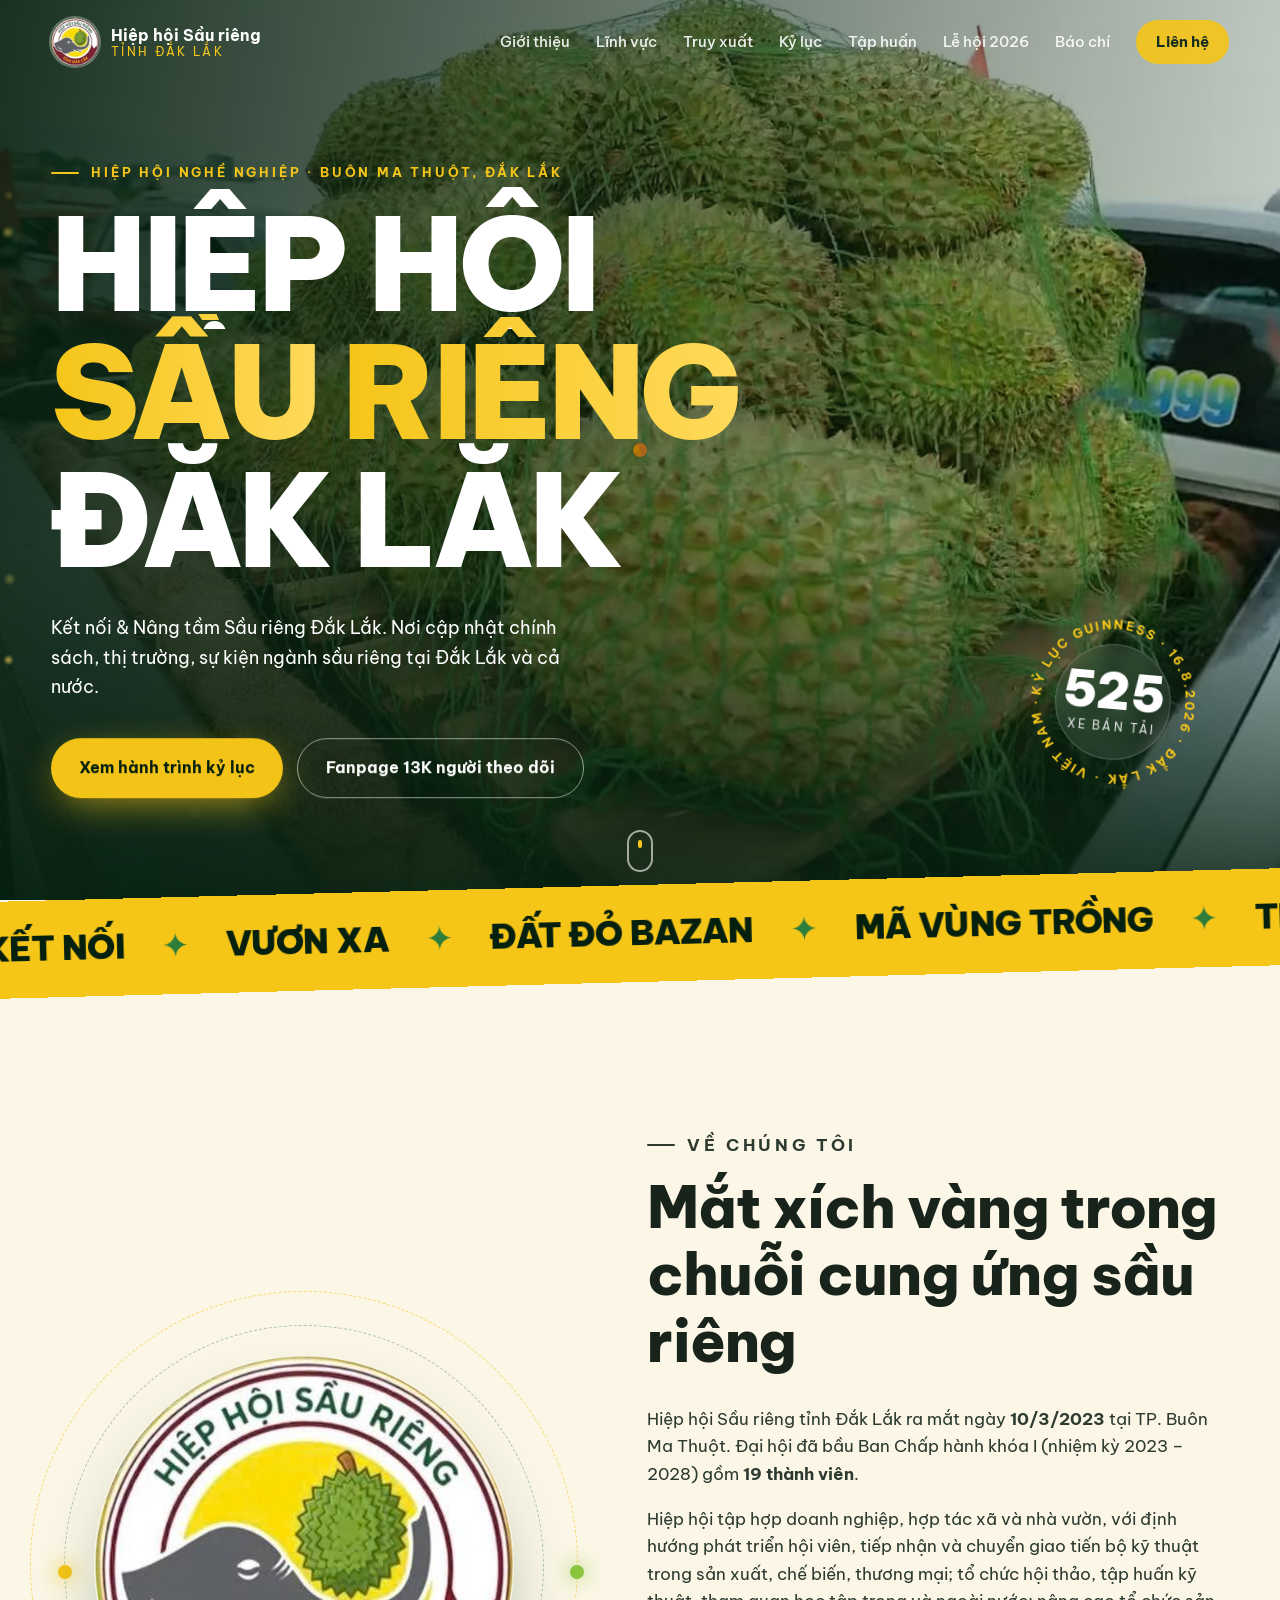
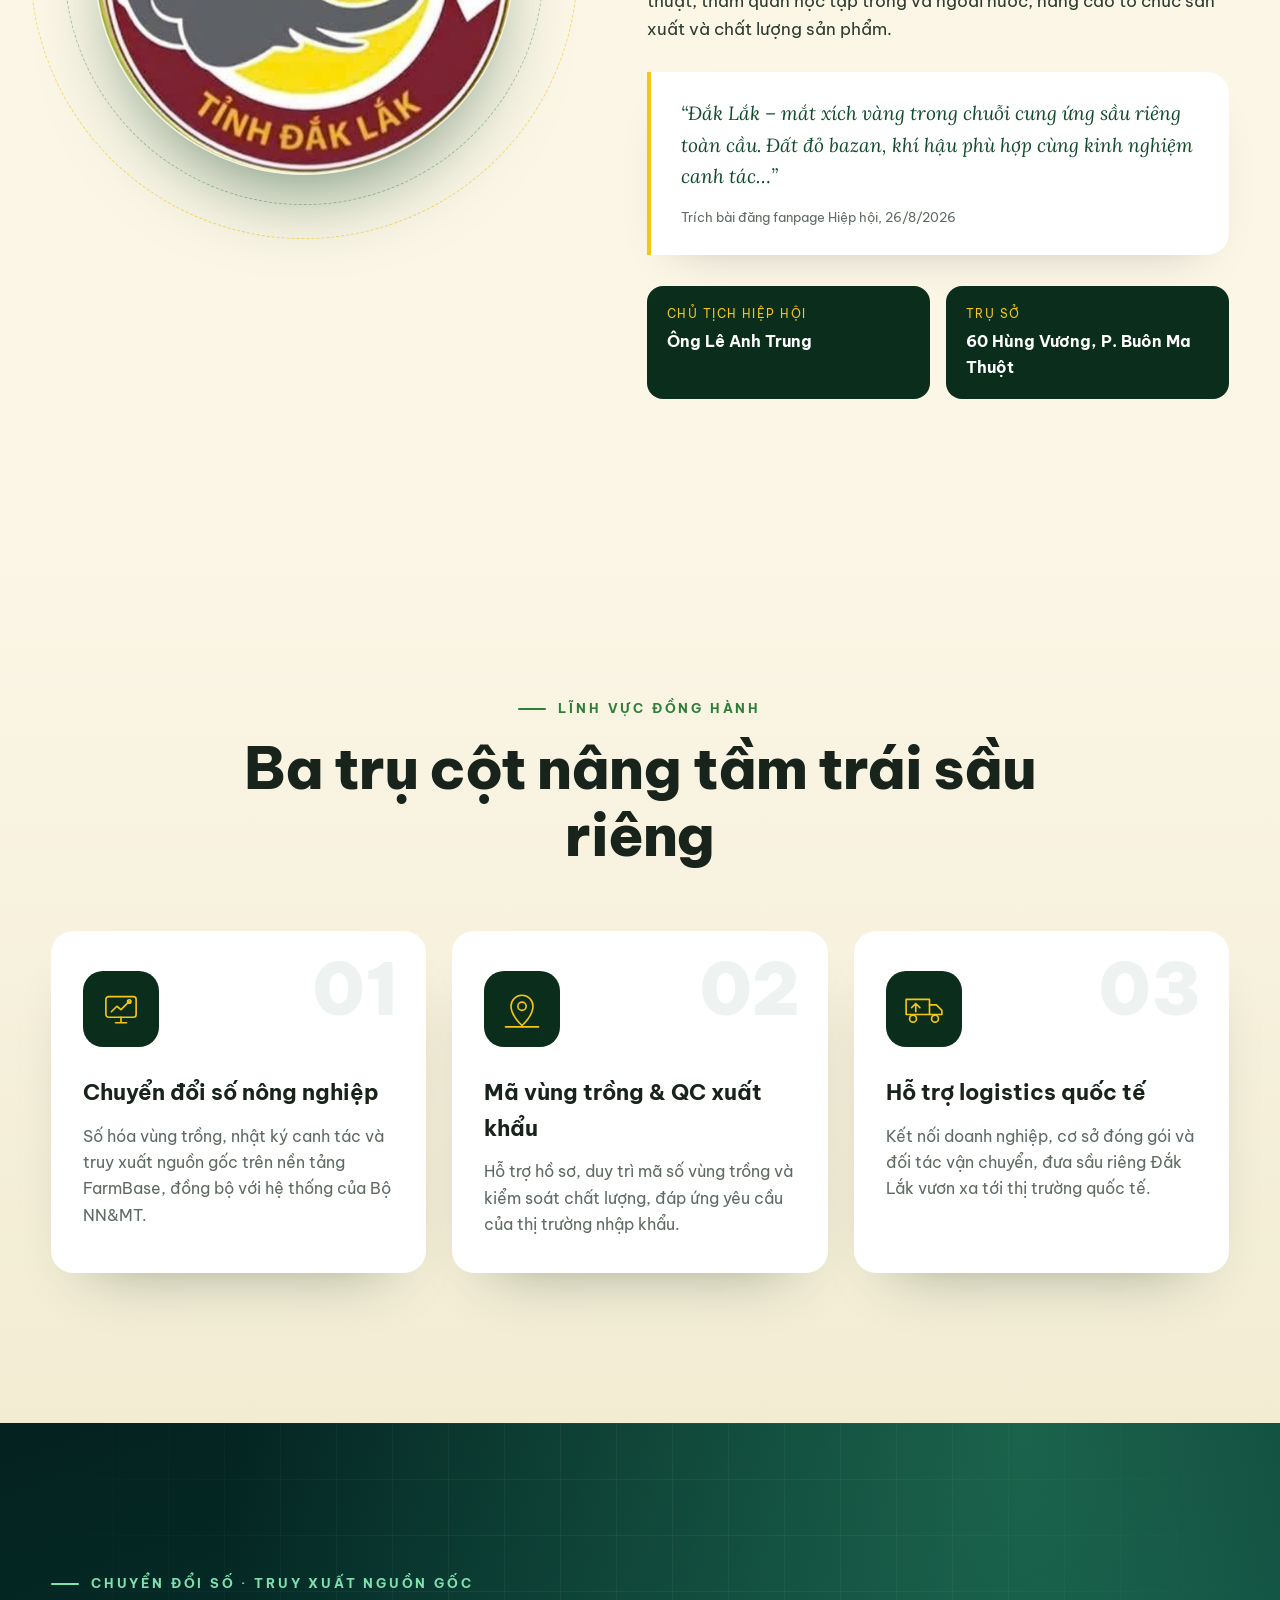
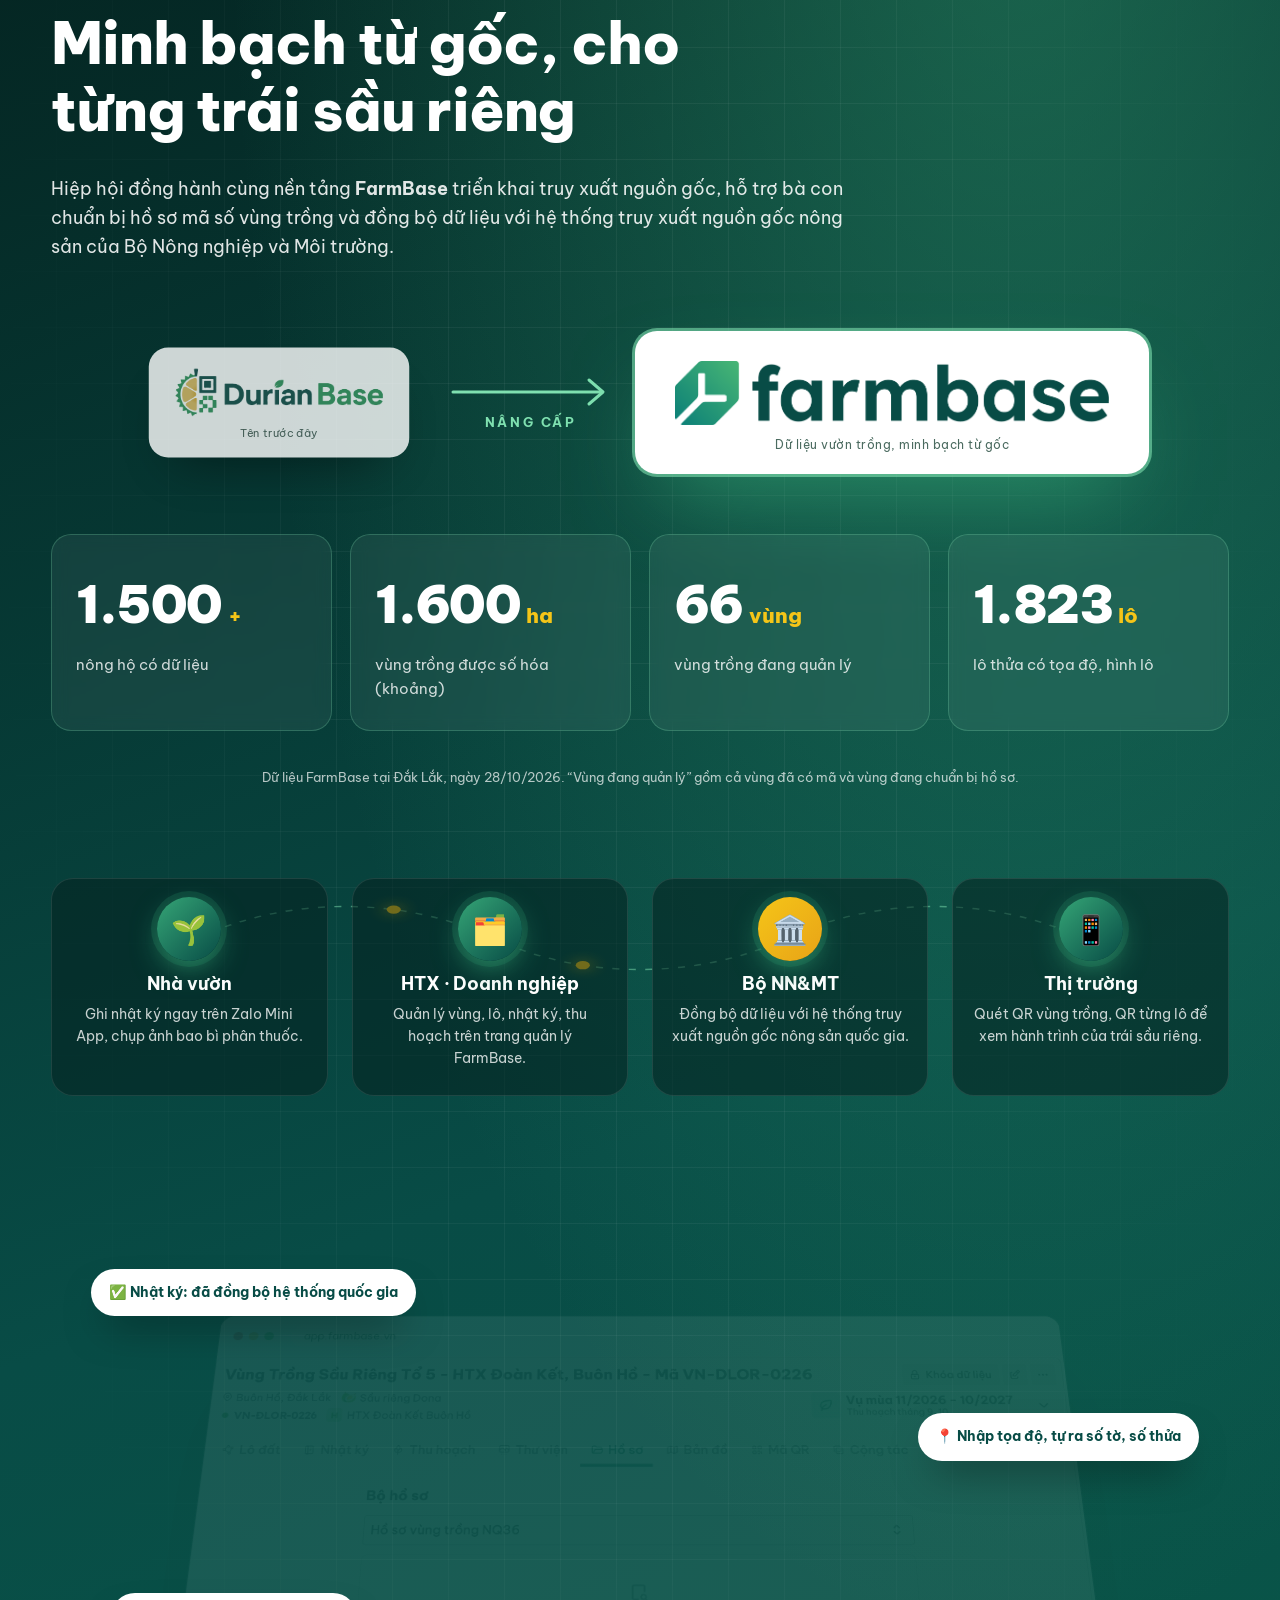
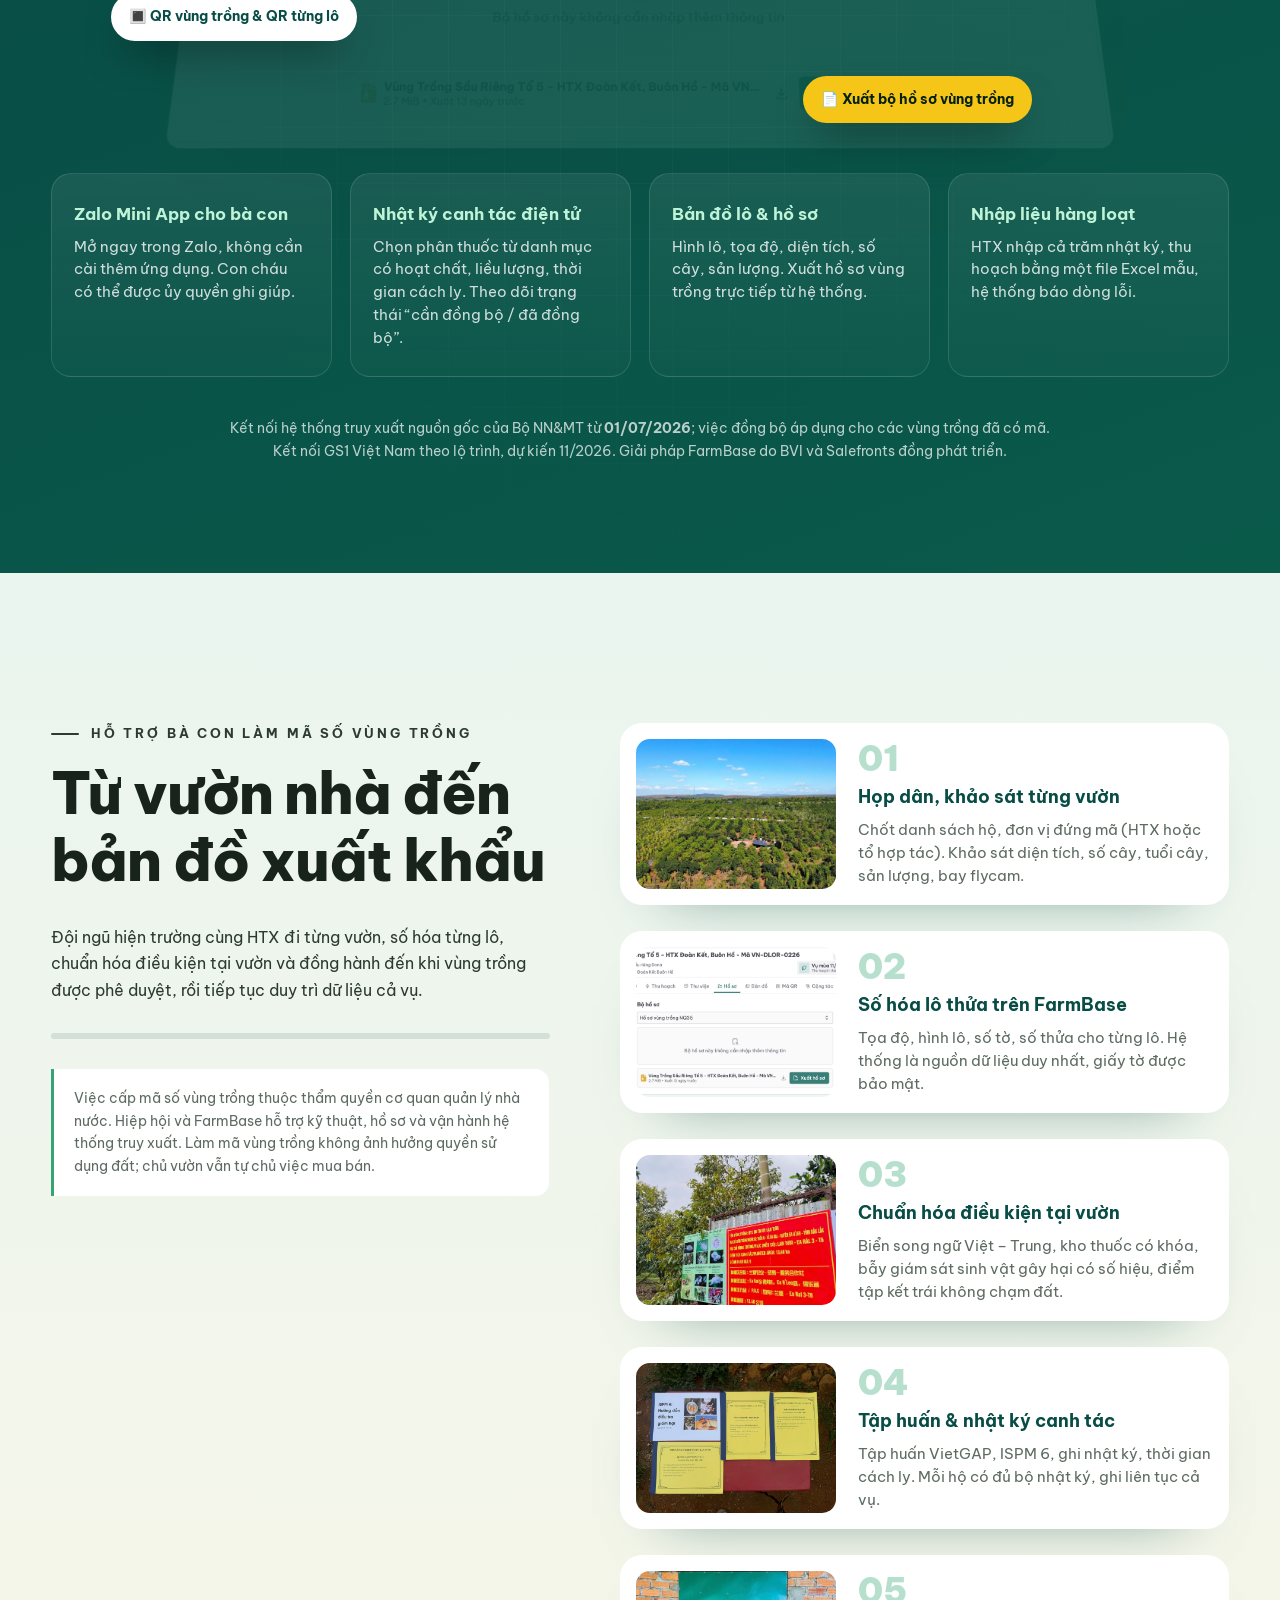
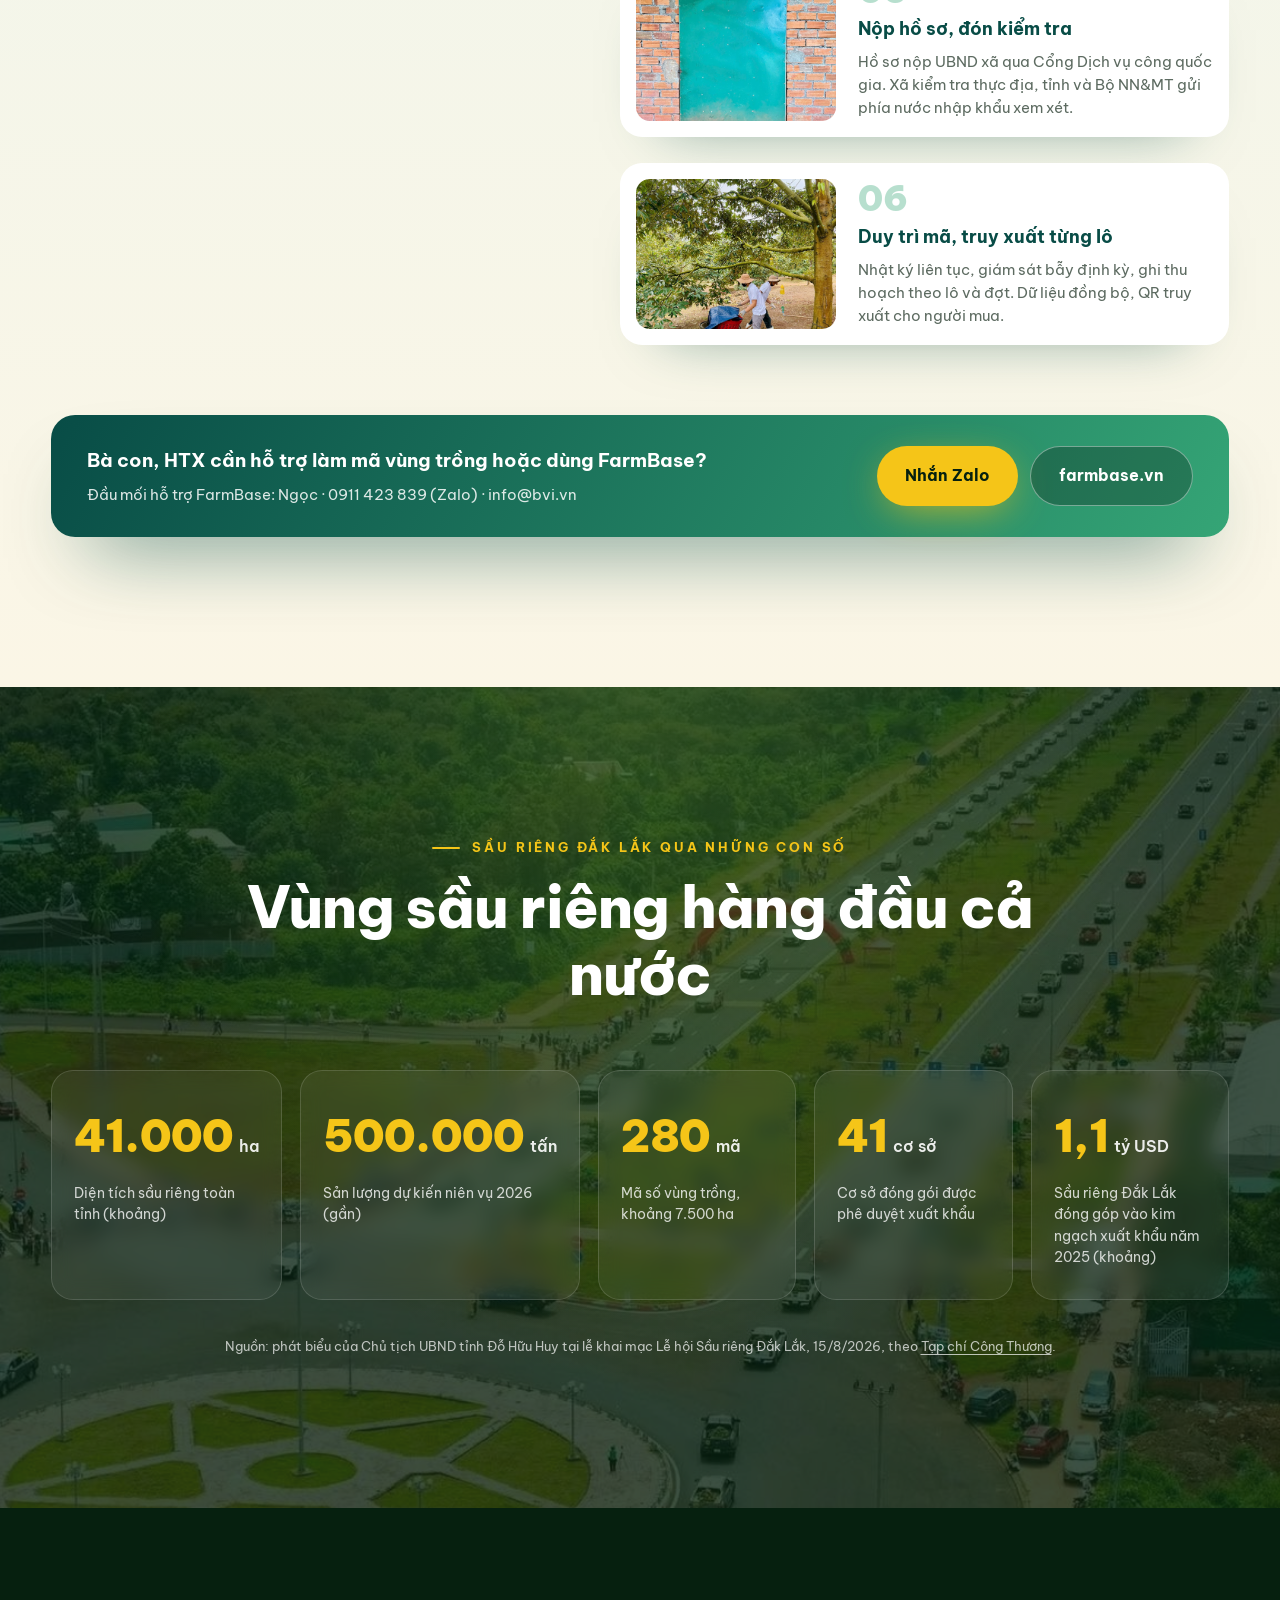
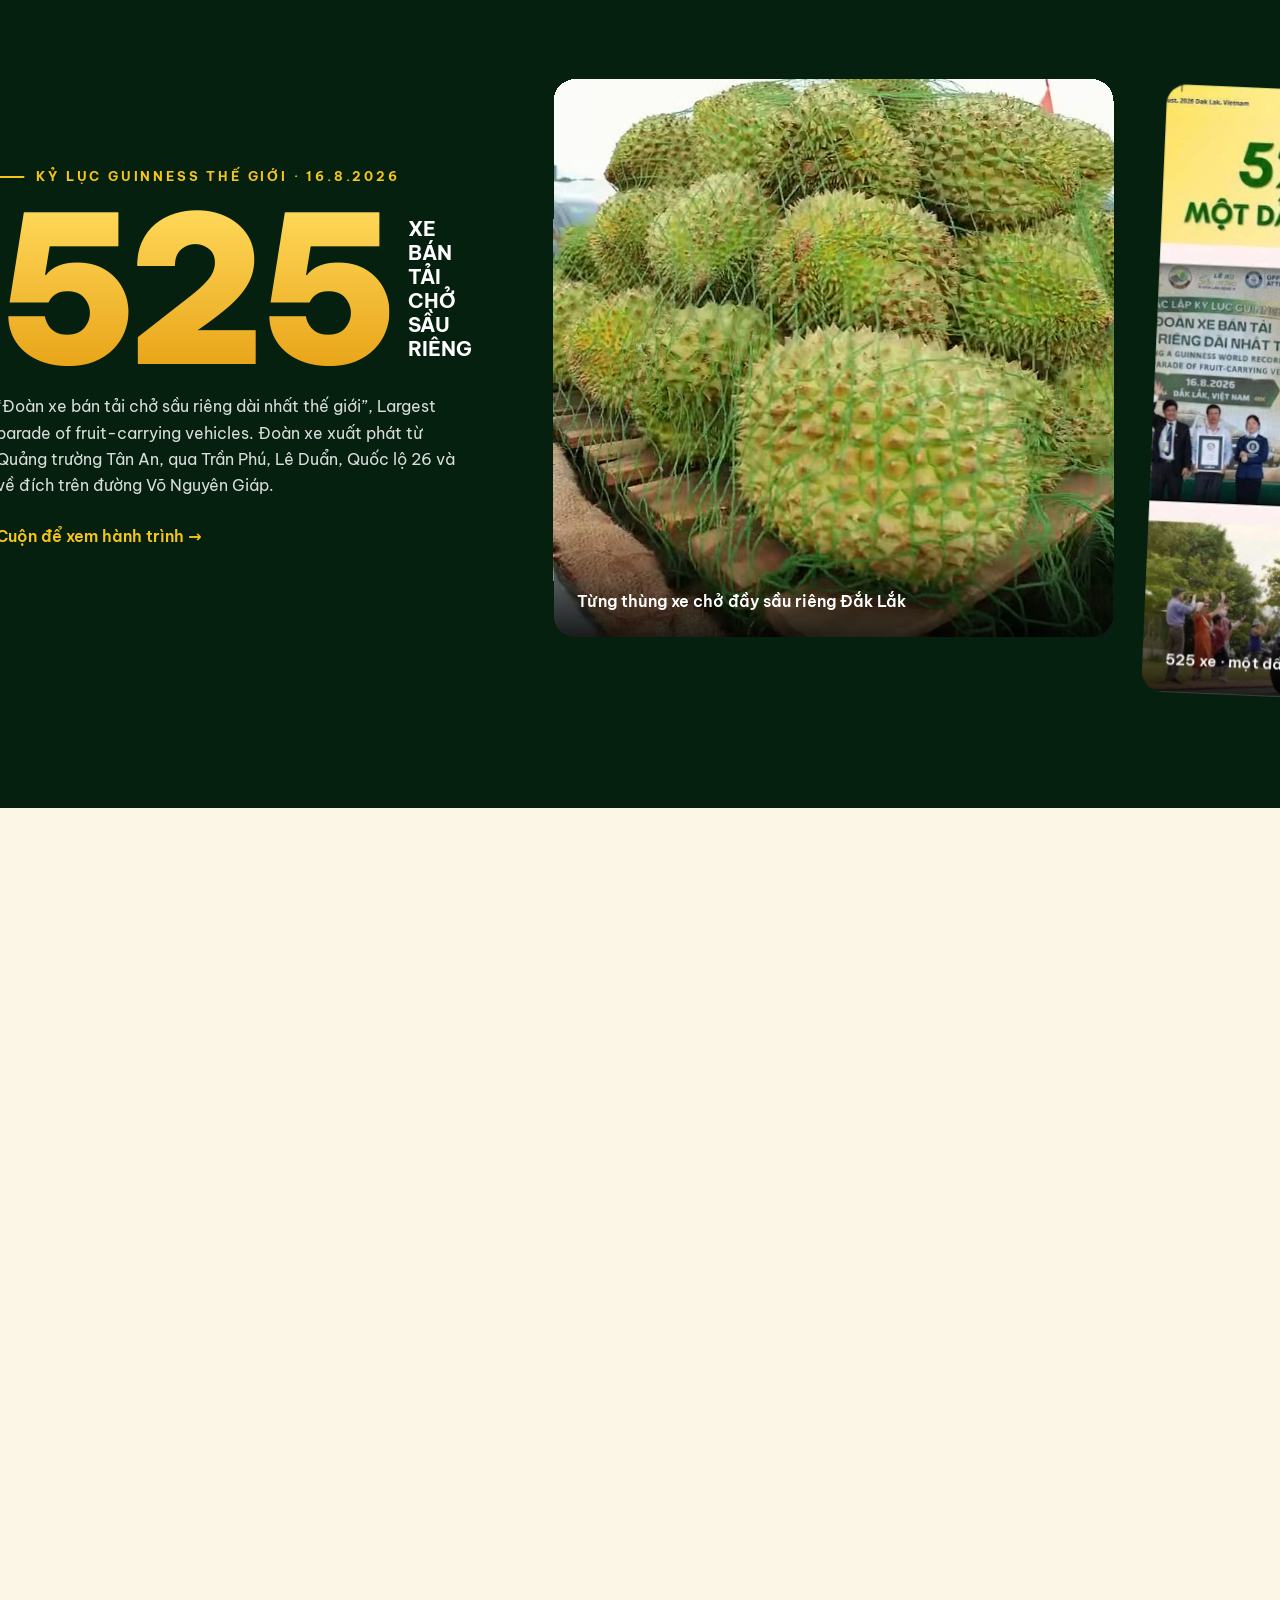
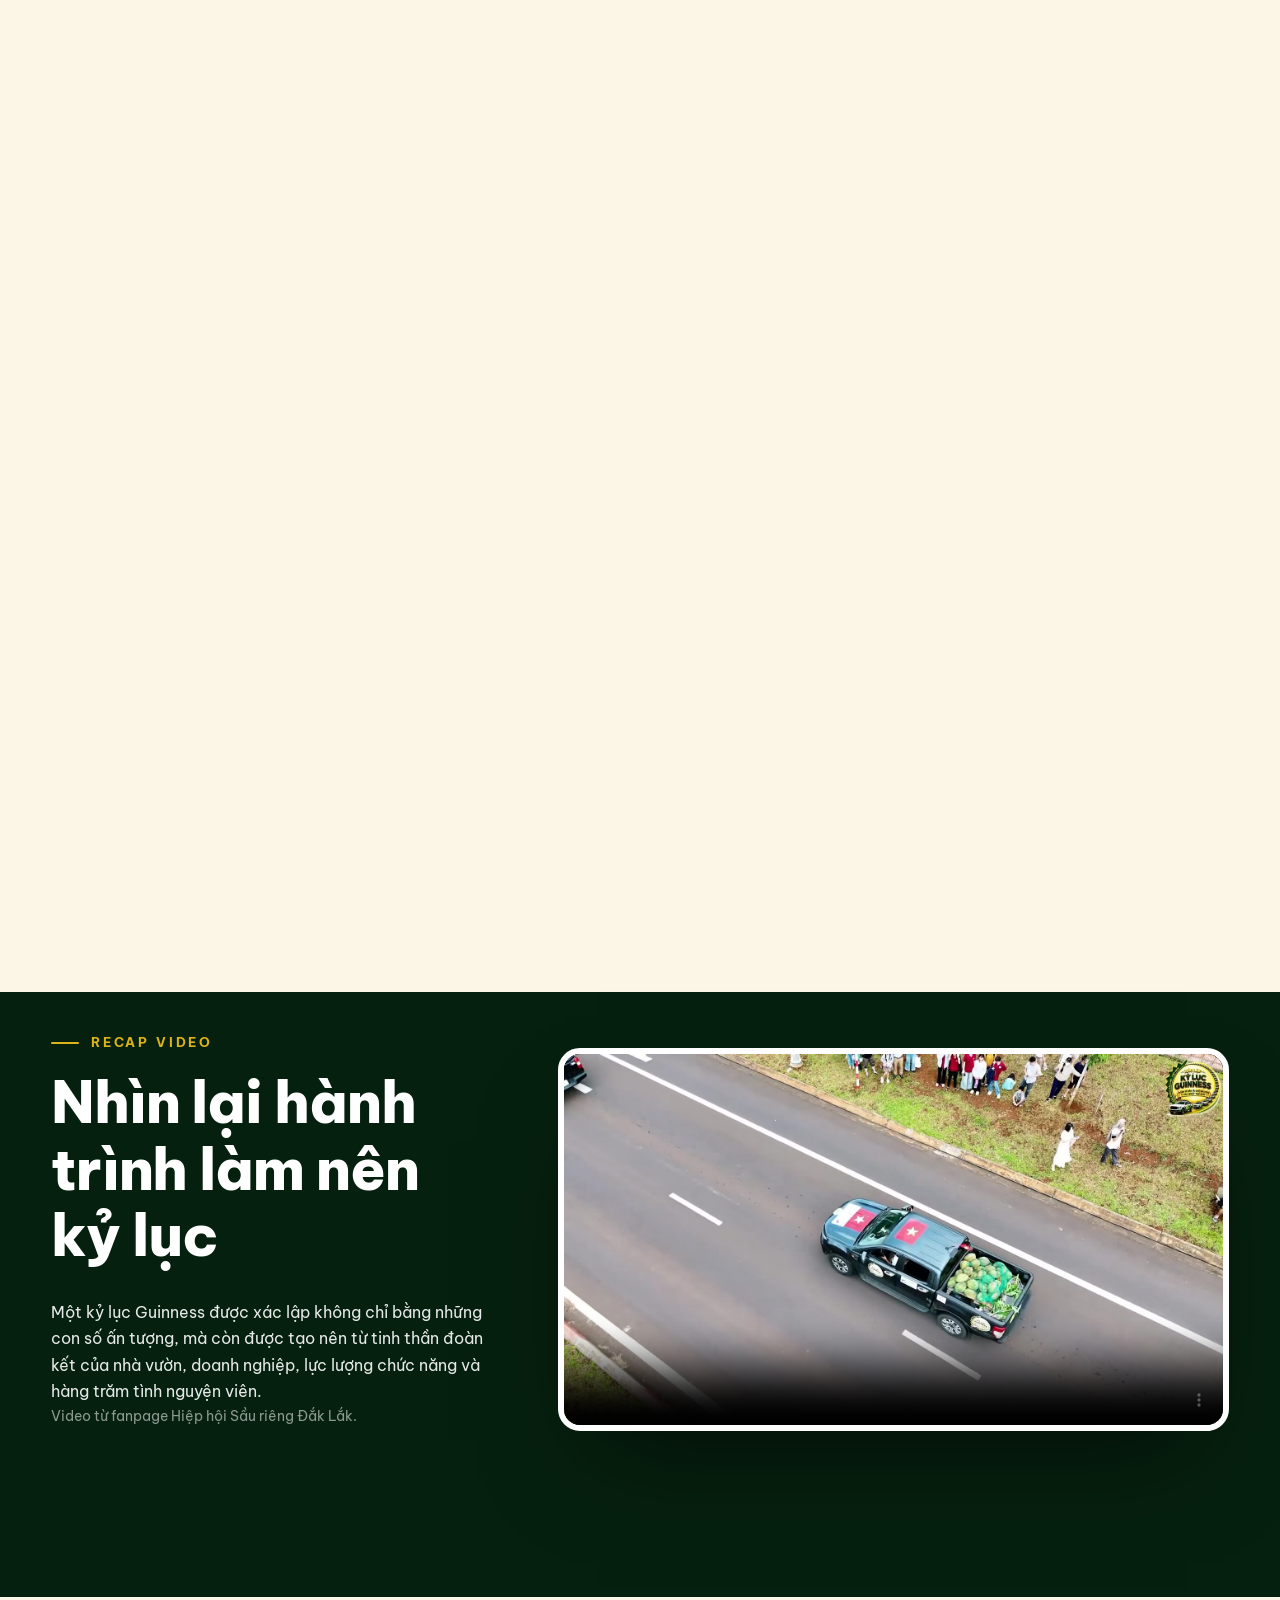
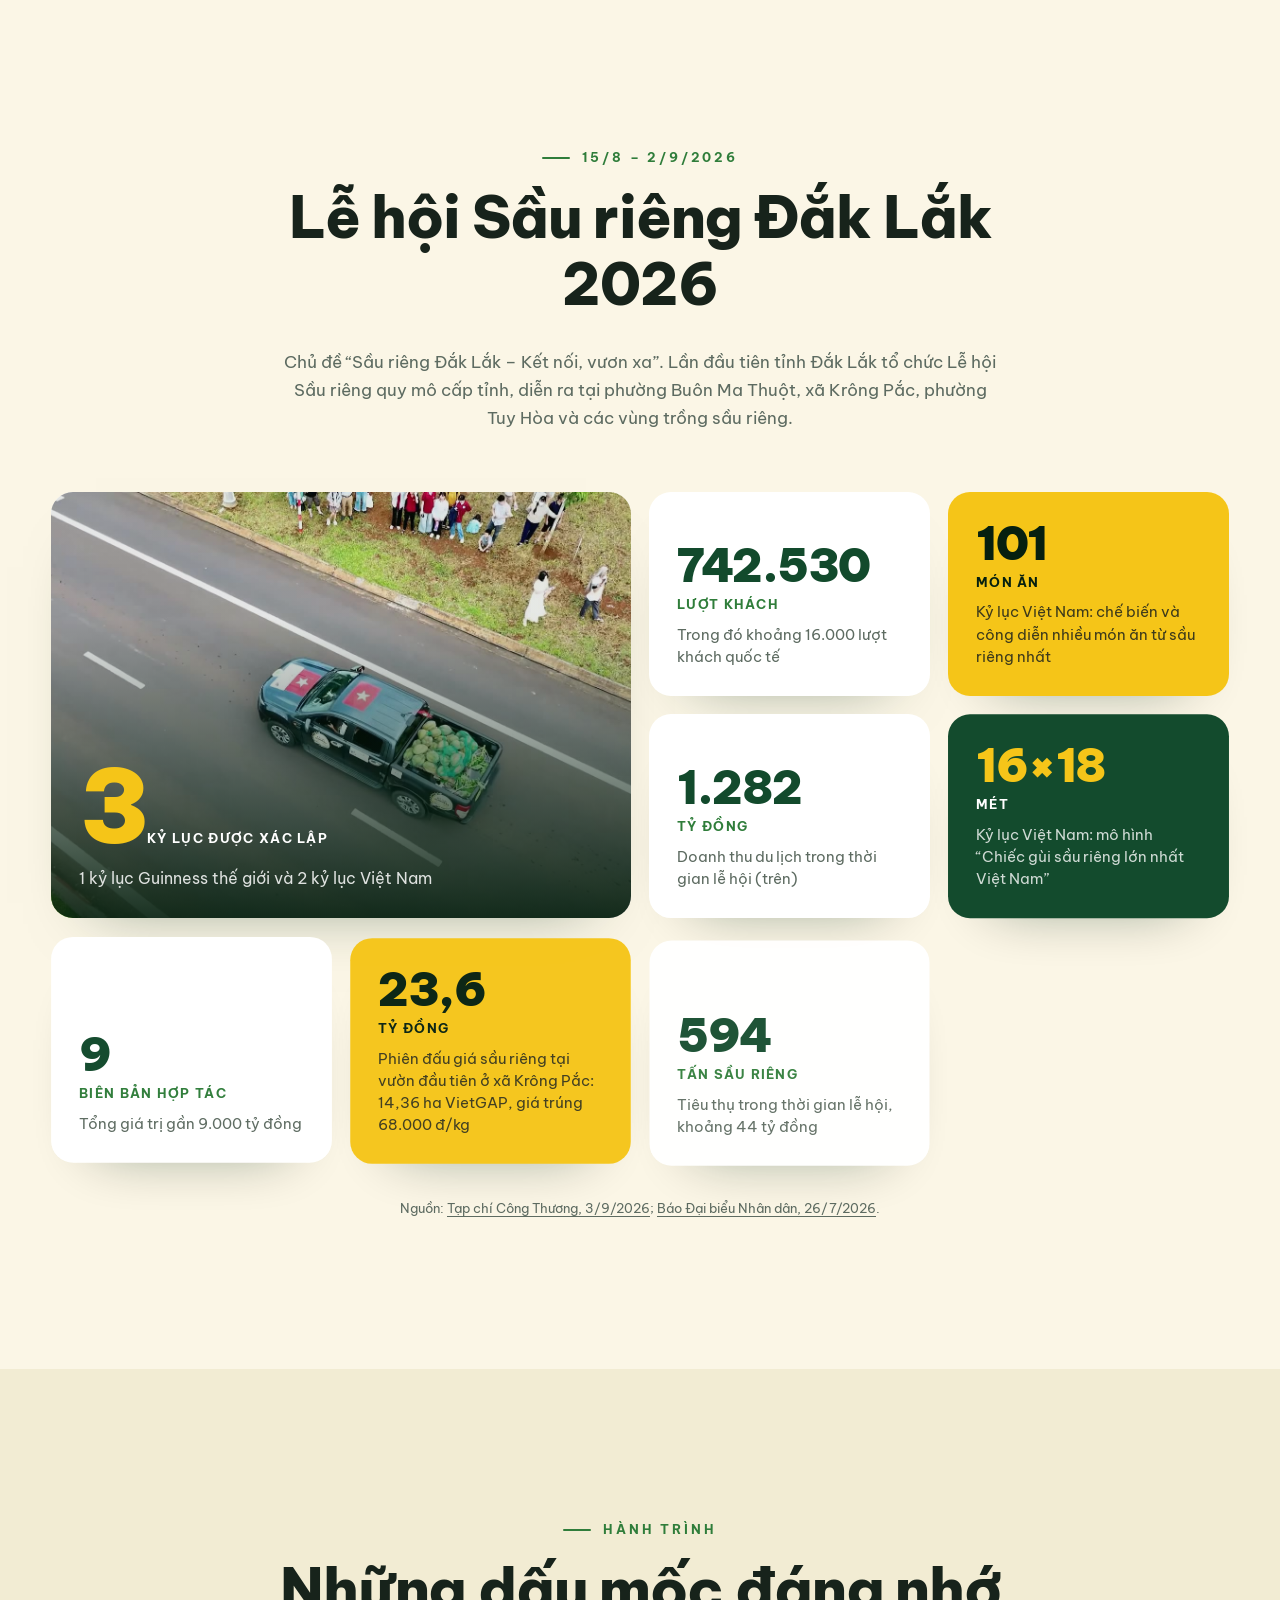
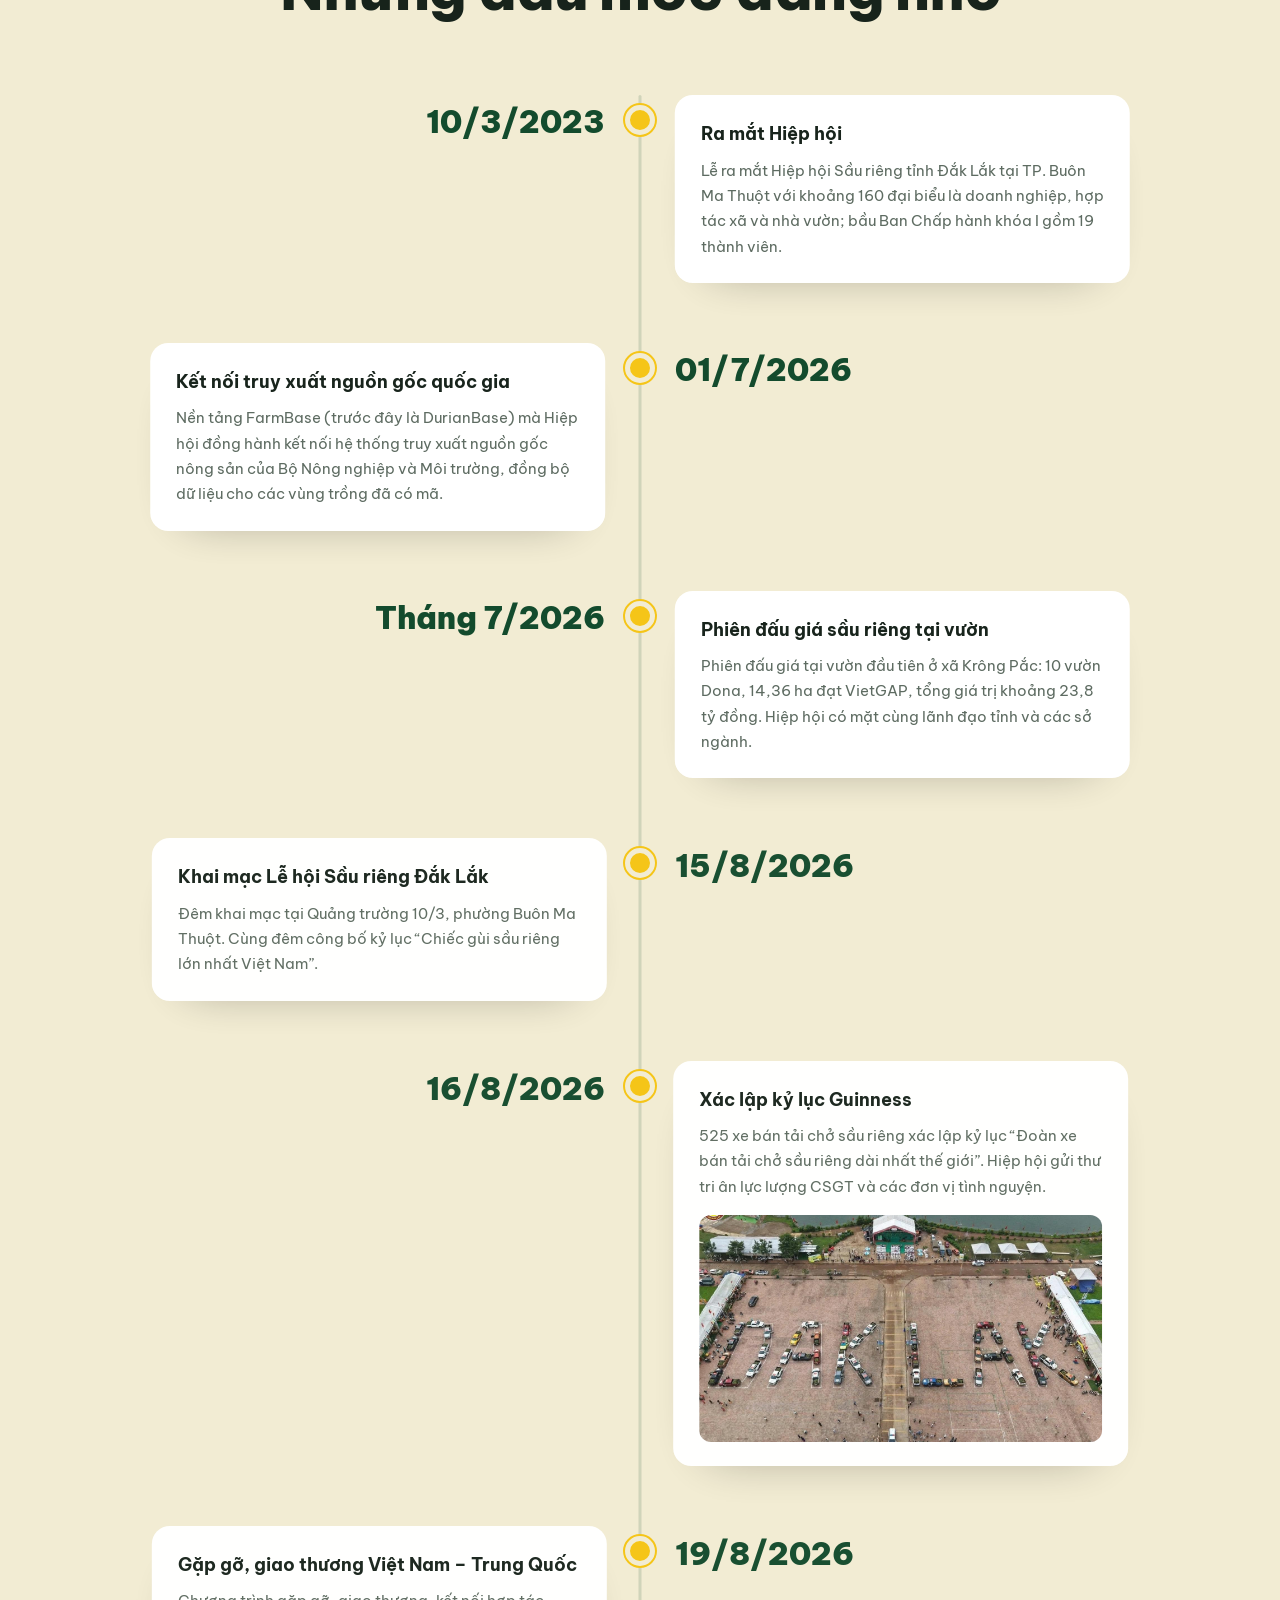
==== commit 95745dad: "Thêm phần FarmBase truy xuất nguồn gốc, hành trình mã vùng trồng và tập huấn kỹ thuật Co-Authored-By" ====
--- a/index.html
+++ b/index.html
@@ -40,10 +40,11 @@
   <nav class="nav__links" id="navLinks">
     <a href="#gioi-thieu">Giới thiệu</a>
     <a href="#linh-vuc">Lĩnh vực</a>
-    <a href="#ky-luc">Kỷ lục Guinness</a>
+    <a href="#truy-xuat">Truy xuất</a>
+    <a href="#ky-luc">Kỷ lục</a>
+    <a href="#tap-huan">Tập huấn</a>
     <a href="#le-hoi">Lễ hội 2026</a>
-    <a href="#hanh-trinh">Hành trình</a>
-    <a href="#bao-chi">Báo chí</a>
+        <a href="#bao-chi">Báo chí</a>
     <a href="#lien-he" class="nav__cta">Liên hệ</a>
   </nav>
   <button class="nav__burger" id="burger" aria-label="Mở menu"><span></span><span></span></button>
@@ -82,8 +83,8 @@
 <!-- MARQUEE -->
 <div class="marquee" aria-hidden="true">
   <div class="marquee__track">
-    <span>Kết nối</span><i>✦</i><span>Vươn xa</span><i>✦</i><span>Đất đỏ bazan</span><i>✦</i><span>Mã vùng trồng</span><i>✦</i><span>Xuất khẩu bền vững</span><i>✦</i><span>Kỷ lục Guinness</span><i>✦</i>
-    <span>Kết nối</span><i>✦</i><span>Vươn xa</span><i>✦</i><span>Đất đỏ bazan</span><i>✦</i><span>Mã vùng trồng</span><i>✦</i><span>Xuất khẩu bền vững</span><i>✦</i><span>Kỷ lục Guinness</span><i>✦</i>
+    <span>Kết nối</span><i>✦</i><span>Vươn xa</span><i>✦</i><span>Đất đỏ bazan</span><i>✦</i><span>Mã vùng trồng</span><i>✦</i><span>Truy xuất nguồn gốc</span><i>✦</i><span>Xuất khẩu bền vững</span><i>✦</i><span>Kỷ lục Guinness</span><i>✦</i>
+    <span>Kết nối</span><i>✦</i><span>Vươn xa</span><i>✦</i><span>Đất đỏ bazan</span><i>✦</i><span>Mã vùng trồng</span><i>✦</i><span>Truy xuất nguồn gốc</span><i>✦</i><span>Xuất khẩu bền vững</span><i>✦</i><span>Kỷ lục Guinness</span><i>✦</i>
   </div>
 </div>
 
@@ -125,7 +126,7 @@
         </div>
         <span class="card__num">01</span>
         <h3>Chuyển đổi số nông nghiệp</h3>
-        <p>Số hóa dữ liệu vùng trồng, nhật ký canh tác và truy xuất nguồn gốc, giúp nhà vườn và hợp tác xã quản lý minh bạch.</p>
+        <p>Số hóa vùng trồng, nhật ký canh tác và truy xuất nguồn gốc trên nền tảng FarmBase, đồng bộ với hệ thống của Bộ NN&amp;MT.</p>
       </article>
       <article class="card tilt">
         <div class="card__icon">
@@ -133,7 +134,7 @@
         </div>
         <span class="card__num">02</span>
         <h3>Mã vùng trồng &amp; QC xuất khẩu</h3>
-        <p>Đồng hành cấp, duy trì mã số vùng trồng và kiểm soát chất lượng, đáp ứng yêu cầu của thị trường nhập khẩu.</p>
+        <p>Hỗ trợ hồ sơ, duy trì mã số vùng trồng và kiểm soát chất lượng, đáp ứng yêu cầu của thị trường nhập khẩu.</p>
       </article>
       <article class="card tilt">
         <div class="card__icon">
@@ -144,6 +145,93 @@
         <p>Kết nối doanh nghiệp, cơ sở đóng gói và đối tác vận chuyển, đưa sầu riêng Đắk Lắk vươn xa tới thị trường quốc tế.</p>
       </article>
     </div>
+  </div>
+</section>
+
+<!-- FARMBASE / TRACEABILITY -->
+<section class="fb" id="truy-xuat">
+  <div class="fb__grid-bg" aria-hidden="true"></div>
+  <div class="container">
+    <div class="fb__head">
+      <p class="eyebrow reveal fb-eyebrow">Chuyển đổi số · Truy xuất nguồn gốc</p>
+      <h2 class="h2 split light">Minh bạch từ gốc, cho từng trái sầu riêng</h2>
+      <p class="fb__lead reveal">Hiệp hội đồng hành cùng nền tảng <b>FarmBase</b> triển khai truy xuất nguồn gốc, hỗ trợ bà con chuẩn bị hồ sơ mã số vùng trồng và đồng bộ dữ liệu với hệ thống truy xuất nguồn gốc nông sản của Bộ Nông nghiệp và Môi trường.</p>
+    </div>
+
+    <div class="evo" id="evo">
+      <div class="evo__card evo__old"><img src="assets/img/logo-durianbase.png" alt="Logo DurianBase, tên cũ của FarmBase"><small>Tên trước đây</small></div>
+      <div class="evo__arrow"><svg viewBox="0 0 160 40"><path d="M2 20h148" class="evo__line"/><path d="M138 8l14 12-14 12" class="evo__head"/></svg><span>Nâng cấp</span></div>
+      <div class="evo__card evo__new"><img src="assets/img/logo-farmbase.png" alt="Logo FarmBase"><small>Dữ liệu vườn trồng, minh bạch từ gốc</small></div>
+    </div>
+
+    <div class="fb__stats">
+      <div class="fstat"><b data-count="1500" data-sep="1">0</b><i>+</i><span>nông hộ có dữ liệu</span></div>
+      <div class="fstat"><b data-count="1600" data-sep="1">0</b><i>ha</i><span>vùng trồng được số hóa (khoảng)</span></div>
+      <div class="fstat"><b data-count="66">0</b><i>vùng</i><span>vùng trồng đang quản lý</span></div>
+      <div class="fstat"><b data-count="1823" data-sep="1">0</b><i>lô</i><span>lô thửa có tọa độ, hình lô</span></div>
+    </div>
+    <p class="source light">Dữ liệu FarmBase tại Đắk Lắk, ngày 28/10/2026. “Vùng đang quản lý” gồm cả vùng đã có mã và vùng đang chuẩn bị hồ sơ.</p>
+
+    <!-- data flow -->
+    <div class="flow" id="flow">
+      <svg class="flow__svg" viewBox="0 0 1000 200" preserveAspectRatio="none" aria-hidden="true">
+        <path id="fp1" d="M125 100 C 200 40, 300 40, 375 100"/>
+        <path id="fp2" d="M375 100 C 450 160, 550 160, 625 100"/>
+        <path id="fp3" d="M625 100 C 700 40, 800 40, 875 100"/>
+        <circle r="6" class="flow__dot"><animateMotion dur="2.4s" repeatCount="indefinite"><mpath href="#fp1"/></animateMotion></circle>
+        <circle r="6" class="flow__dot"><animateMotion dur="2.4s" begin=".8s" repeatCount="indefinite"><mpath href="#fp2"/></animateMotion></circle>
+        <circle r="6" class="flow__dot"><animateMotion dur="2.4s" begin="1.6s" repeatCount="indefinite"><mpath href="#fp3"/></animateMotion></circle>
+      </svg>
+      <div class="flow__node"><div class="flow__ic">🌱</div><h4>Nhà vườn</h4><p>Ghi nhật ký ngay trên Zalo Mini App, chụp ảnh bao bì phân thuốc.</p></div>
+      <div class="flow__node"><div class="flow__ic">🗂️</div><h4>HTX · Doanh nghiệp</h4><p>Quản lý vùng, lô, nhật ký, thu hoạch trên trang quản lý FarmBase.</p></div>
+      <div class="flow__node hl"><div class="flow__ic">🏛️</div><h4>Bộ NN&amp;MT</h4><p>Đồng bộ dữ liệu với hệ thống truy xuất nguồn gốc nông sản quốc gia.</p></div>
+      <div class="flow__node"><div class="flow__ic">📱</div><h4>Thị trường</h4><p>Quét QR vùng trồng, QR từng lô để xem hành trình của trái sầu riêng.</p></div>
+    </div>
+
+    <!-- app mockup -->
+    <div class="mock">
+      <div class="mock__browser tiltSoft">
+        <div class="mock__bar"><span></span><span></span><span></span><em>app.farmbase.vn</em></div>
+        <div class="mock__screen"><img src="assets/img/farmbase-app.jpg" alt="Giao diện quản lý vùng trồng trên FarmBase: lô đất, nhật ký, thu hoạch, hồ sơ, bản đồ, mã QR" loading="lazy"><div class="mock__scan"></div></div>
+      </div>
+      <div class="chip c1">✅ Nhật ký: đã đồng bộ hệ thống quốc gia</div>
+      <div class="chip c2">📍 Nhập tọa độ, tự ra số tờ, số thửa</div>
+      <div class="chip c3">🔳 QR vùng trồng &amp; QR từng lô</div>
+      <div class="chip c4">📄 Xuất bộ hồ sơ vùng trồng</div>
+    </div>
+
+    <div class="fb__features">
+      <div class="feat"><h4>Zalo Mini App cho bà con</h4><p>Mở ngay trong Zalo, không cần cài thêm ứng dụng. Con cháu có thể được ủy quyền ghi giúp.</p></div>
+      <div class="feat"><h4>Nhật ký canh tác điện tử</h4><p>Chọn phân thuốc từ danh mục có hoạt chất, liều lượng, thời gian cách ly. Theo dõi trạng thái “cần đồng bộ / đã đồng bộ”.</p></div>
+      <div class="feat"><h4>Bản đồ lô &amp; hồ sơ</h4><p>Hình lô, tọa độ, diện tích, số cây, sản lượng. Xuất hồ sơ vùng trồng trực tiếp từ hệ thống.</p></div>
+      <div class="feat"><h4>Nhập liệu hàng loạt</h4><p>HTX nhập cả trăm nhật ký, thu hoạch bằng một file Excel mẫu, hệ thống báo dòng lỗi.</p></div>
+    </div>
+    <p class="fb__note reveal">Kết nối hệ thống truy xuất nguồn gốc của Bộ NN&amp;MT từ <b>01/07/2026</b>; việc đồng bộ áp dụng cho các vùng trồng đã có mã. Kết nối GS1 Việt Nam theo lộ trình, dự kiến 11/2026. Giải pháp FarmBase do BVI và Salefronts đồng phát triển.</p>
+  </div>
+</section>
+
+<!-- MSVT JOURNEY -->
+<section class="journey" id="ma-vung-trong">
+  <div class="container journey__wrap">
+    <div class="journey__side">
+      <p class="eyebrow reveal">Hỗ trợ bà con làm mã số vùng trồng</p>
+      <h2 class="h2 split">Từ vườn nhà đến bản đồ xuất khẩu</h2>
+      <p class="reveal">Đội ngũ hiện trường cùng HTX đi từng vườn, số hóa từng lô, chuẩn hóa điều kiện tại vườn và đồng hành đến khi vùng trồng được phê duyệt, rồi tiếp tục duy trì dữ liệu cả vụ.</p>
+      <div class="journey__progress"><span id="jFill"></span></div>
+      <p class="journey__legal reveal">Việc cấp mã số vùng trồng thuộc thẩm quyền cơ quan quản lý nhà nước. Hiệp hội và FarmBase hỗ trợ kỹ thuật, hồ sơ và vận hành hệ thống truy xuất. Làm mã vùng trồng không ảnh hưởng quyền sử dụng đất; chủ vườn vẫn tự chủ việc mua bán.</p>
+    </div>
+    <div class="journey__steps">
+      <article class="jstep"><img src="assets/img/vuon-flycam.jpg" alt="Vùng trồng sầu riêng nhìn từ flycam" loading="lazy"><div><span>01</span><h3>Họp dân, khảo sát từng vườn</h3><p>Chốt danh sách hộ, đơn vị đứng mã (HTX hoặc tổ hợp tác). Khảo sát diện tích, số cây, tuổi cây, sản lượng, bay flycam.</p></div></article>
+      <article class="jstep"><img src="assets/img/farmbase-app.jpg" alt="Số hóa lô thửa trên FarmBase" loading="lazy"><div><span>02</span><h3>Số hóa lô thửa trên FarmBase</h3><p>Tọa độ, hình lô, số tờ, số thửa cho từng lô. Hệ thống là nguồn dữ liệu duy nhất, giấy tờ được bảo mật.</p></div></article>
+      <article class="jstep"><img src="assets/img/bien-song-ngu.jpg" alt="Biển thông tin vùng trồng song ngữ Việt Trung" loading="lazy"><div><span>03</span><h3>Chuẩn hóa điều kiện tại vườn</h3><p>Biển song ngữ Việt – Trung, kho thuốc có khóa, bẫy giám sát sinh vật gây hại có số hiệu, điểm tập kết trái không chạm đất.</p></div></article>
+      <article class="jstep"><img src="assets/img/tai-lieu-ispm6.jpg" alt="Tài liệu tập huấn ISPM 6 và sổ nhật ký vùng trồng" loading="lazy"><div><span>04</span><h3>Tập huấn &amp; nhật ký canh tác</h3><p>Tập huấn VietGAP, ISPM 6, ghi nhật ký, thời gian cách ly. Mỗi hộ có đủ bộ nhật ký, ghi liên tục cả vụ.</p></div></article>
+      <article class="jstep"><img src="assets/img/kho-thuoc.jpg" alt="Kho chứa phân bón, thuốc BVTV có biển song ngữ" loading="lazy"><div><span>05</span><h3>Nộp hồ sơ, đón kiểm tra</h3><p>Hồ sơ nộp UBND xã qua Cổng Dịch vụ công quốc gia. Xã kiểm tra thực địa, tỉnh và Bộ NN&amp;MT gửi phía nước nhập khẩu xem xét.</p></div></article>
+      <article class="jstep"><img src="assets/img/thu-hoach.jpg" alt="Thu hoạch sầu riêng theo quy trình" loading="lazy"><div><span>06</span><h3>Duy trì mã, truy xuất từng lô</h3><p>Nhật ký liên tục, giám sát bẫy định kỳ, ghi thu hoạch theo lô và đợt. Dữ liệu đồng bộ, QR truy xuất cho người mua.</p></div></article>
+    </div>
+  </div>
+  <div class="container fb__cta reveal">
+    <div><b>Bà con, HTX cần hỗ trợ làm mã vùng trồng hoặc dùng FarmBase?</b><span>Đầu mối hỗ trợ FarmBase: Ngọc · 0911 423 839 (Zalo) · info@bvi.vn</span></div>
+    <div class="fb__cta-btns"><a class="btn btn--gold magnetic" href="https://zalo.me/0911423839" target="_blank" rel="noopener">Nhắn Zalo</a><a class="btn btn--dark magnetic" href="https://farmbase.vn" target="_blank" rel="noopener">farmbase.vn</a></div>
   </div>
 </section>
 
@@ -237,6 +325,10 @@
         <div class="tl__body"><h3>Ra mắt Hiệp hội</h3><p>Lễ ra mắt Hiệp hội Sầu riêng tỉnh Đắk Lắk tại TP. Buôn Ma Thuột với khoảng 160 đại biểu là doanh nghiệp, hợp tác xã và nhà vườn; bầu Ban Chấp hành khóa I gồm 19 thành viên.</p></div>
       </div>
       <div class="tl__item">
+        <div class="tl__date">01/7/2026</div>
+        <div class="tl__body"><h3>Kết nối truy xuất nguồn gốc quốc gia</h3><p>Nền tảng FarmBase (trước đây là DurianBase) mà Hiệp hội đồng hành kết nối hệ thống truy xuất nguồn gốc nông sản của Bộ Nông nghiệp và Môi trường, đồng bộ dữ liệu cho các vùng trồng đã có mã.</p></div>
+      </div>
+      <div class="tl__item">
         <div class="tl__date">Tháng 7/2026</div>
         <div class="tl__body"><h3>Phiên đấu giá sầu riêng tại vườn</h3><p>Phiên đấu giá tại vườn đầu tiên ở xã Krông Pắc: 10 vườn Dona, 14,36 ha đạt VietGAP, tổng giá trị khoảng 23,8 tỷ đồng. Hiệp hội có mặt cùng lãnh đạo tỉnh và các sở ngành.</p></div>
       </div>
@@ -263,6 +355,42 @@
       <div class="tl__item">
         <div class="tl__date">2/9/2026</div>
         <div class="tl__body"><h3>Khép lại mùa lễ hội</h3><p>Lễ hội khép lại với 3 kỷ lục, khoảng 750.000 lượt khách và 9 biên bản hợp tác. Ngày 4/9, Ban Tổ chức gửi lời cảm ơn tới các nhà tài trợ, đơn vị đồng hành.</p></div>
+      </div>
+    </div>
+  </div>
+</section>
+
+<!-- TRAINING -->
+<section class="section training" id="tap-huan">
+  <div class="container">
+    <p class="eyebrow reveal center">Tập huấn kỹ thuật</p>
+    <h2 class="h2 split center">Cùng bà con và chuyên gia trên từng vườn</h2>
+    <p class="center reveal training__lead">Những lớp tập huấn tại hội trường và ngay tại vườn giúp bà con nắm quy trình canh tác an toàn, ghi nhật ký điện tử và đáp ứng yêu cầu của thị trường nhập khẩu.</p>
+
+    <div class="train__stats">
+      <div class="tstat"><b data-count="3">0</b><span>lớp ToT</span><p>Đào tạo giảng viên nguồn, 95 học viên</p></div>
+      <div class="tstat"><b data-count="4">0</b><span>lớp ToF</span><p>Tập huấn nông dân, khoảng 3.000 lượt người</p></div>
+      <div class="tstat"><b data-count="500">0</b><span>học viên</span><p>3 lớp Hiệp hội phối hợp GIZ cho nông dân, cán bộ HTX, doanh nghiệp (07/2025)</p></div>
+      <div class="tstat"><b data-count="100">0</b><span>%</span><p>Nông hộ vùng trồng 07, HTX NN Xanh Krông Pắc, tự cài ứng dụng và ghi nhật ký</p></div>
+    </div>
+
+    <div class="programs">
+      <article class="prog reveal"><div class="prog__date">05/2026</div><h3>Lớp ToT cùng Hiệp hội</h3><p>Đào tạo đội ngũ nòng cốt hướng dẫn bà con ghi nhật ký canh tác, truy xuất nguồn gốc trên FarmBase, trong khuôn khổ dự án hợp tác với GIZ.</p></article>
+      <article class="prog reveal"><div class="prog__date">07/2026</div><h3>Hội nghị truy xuất nguồn gốc sầu riêng tại xã Quảng Phú</h3><p>Phổ biến yêu cầu truy xuất, nhật ký điện tử và cách duy trì mã vùng trồng cho nông dân, HTX trên địa bàn.</p></article>
+      <article class="prog reveal"><div class="prog__date">10/2026</div><h3>Tập huấn chống sượng, kiểm soát cadimi tại Krông Pắc</h3><p>Chuyên gia hướng dẫn kỹ thuật nâng chất lượng trái. Hiệp hội bàn giao tài khoản truy xuất nguồn gốc cho UBND xã Krông Pắc.</p></article>
+      <article class="prog reveal"><div class="prog__date">Tại vườn</div><h3>Nội dung mỗi lớp tại vùng trồng</h3><p>VietGAP · ghi nhật ký · nguyên tắc 4 đúng · thời gian cách ly · ISPM 6, điều tra 5 điểm chéo góc · sinh vật gây hại phía nhập khẩu quan tâm · duy trì mã.</p></article>
+    </div>
+
+    <div class="tstrip" aria-label="Hình ảnh tại vùng trồng">
+      <div class="tstrip__track">
+        <figure><img src="assets/img/tai-lieu-ispm6.jpg" alt="Tài liệu hướng dẫn ISPM 6 và nhật ký" loading="lazy"><figcaption>Tài liệu ISPM 6, sổ nhật ký</figcaption></figure>
+        <figure><img src="assets/img/bay-con-trung.jpg" alt="Bẫy giám sát côn trùng treo trên cây sầu riêng" loading="lazy"><figcaption>Bẫy giám sát sinh vật gây hại</figcaption></figure>
+        <figure><img src="assets/img/bien-song-ngu.jpg" alt="Biển vùng trồng song ngữ" loading="lazy"><figcaption>Biển vùng trồng song ngữ</figcaption></figure>
+        <figure><img src="assets/img/binh-phun.jpg" alt="Bình phun thuốc trong vườn sầu riêng" loading="lazy"><figcaption>Thiết bị phun đúng quy cách</figcaption></figure>
+        <figure><img src="assets/img/kho-thuoc.jpg" alt="Kho thuốc có khóa và biển song ngữ" loading="lazy"><figcaption>Kho thuốc có khóa</figcaption></figure>
+        <figure><img src="assets/img/thu-hoach.jpg" alt="Thu hoạch sầu riêng" loading="lazy"><figcaption>Thu hoạch đúng quy trình</figcaption></figure>
+        <figure><img src="assets/img/xe-lanh.jpg" alt="Vận chuyển sầu riêng lên xe lạnh" loading="lazy"><figcaption>Vận chuyển bằng xe lạnh</figcaption></figure>
+        <figure><img src="assets/img/vuon-flycam.jpg" alt="Vùng trồng nhìn từ trên cao" loading="lazy"><figcaption>Vùng trồng từ flycam</figcaption></figure>
       </div>
     </div>
   </div>
--- a/assets/css/style.css
+++ b/assets/css/style.css
@@ -303,3 +303,106 @@
 @media (prefers-reduced-motion:reduce){
   *,*::before,*::after{animation-duration:.01ms!important;animation-iteration-count:1!important;transition-duration:.01ms!important}
 }
+
+/* ================= FARMBASE ================= */
+:root{--fb-dark:#084C46;--fb-green:#35A576}
+.fb{position:relative;padding:clamp(90px,12vw,150px) 0 110px;color:#fff;background:radial-gradient(ellipse at 80% 0%,rgba(53,165,118,.45),transparent 55%),linear-gradient(160deg,#04221f 0%,var(--fb-dark) 55%,#0a5a4a 100%);overflow:hidden}
+.fb__grid-bg{position:absolute;inset:0;background-image:linear-gradient(rgba(255,255,255,.05) 1px,transparent 1px),linear-gradient(90deg,rgba(255,255,255,.05) 1px,transparent 1px);background-size:56px 56px;mask-image:radial-gradient(ellipse at 50% 30%,#000 30%,transparent 75%);-webkit-mask-image:radial-gradient(ellipse at 50% 30%,#000 30%,transparent 75%);animation:gridmove 20s linear infinite}
+@keyframes gridmove{to{background-position:56px 56px}}
+.fb .container{position:relative;z-index:2}
+.fb-eyebrow{color:#7fe0b0}
+.fb__head{max-width:820px}
+.fb__lead{font-size:1.1rem;opacity:.88}
+.evo{display:flex;align-items:center;justify-content:center;gap:24px;margin:70px auto 60px;flex-wrap:wrap}
+.evo__card{background:#fff;border-radius:22px;padding:24px 30px 16px;display:flex;flex-direction:column;align-items:center;gap:10px;box-shadow:0 30px 60px -30px rgba(0,0,0,.6)}
+.evo__card img{height:54px;width:auto}
+.evo__card small{font-size:.78rem;color:#4b6b60;letter-spacing:.04em}
+.evo__old{opacity:.8;filter:grayscale(.35);transform:scale(.88)}
+.evo__new{padding:30px 40px 18px;box-shadow:0 0 0 3px rgba(127,224,176,.6),0 40px 90px -30px rgba(53,165,118,.8)}
+.evo__new img{height:64px}
+.evo__arrow{display:flex;flex-direction:column;align-items:center;color:#7fe0b0;font-weight:700;font-size:.8rem;letter-spacing:.2em;text-transform:uppercase}
+.evo__arrow svg{width:160px;height:40px;fill:none;stroke:#7fe0b0;stroke-width:3;stroke-linecap:round;stroke-linejoin:round}
+.fb__stats{display:grid;grid-template-columns:repeat(4,1fr);gap:18px}
+.fstat{padding:28px 24px;border-radius:20px;background:rgba(255,255,255,.06);border:1px solid rgba(127,224,176,.25);backdrop-filter:blur(8px)}
+.fstat b{font-size:clamp(2.2rem,4vw,3.4rem);font-weight:900;color:#fff;letter-spacing:-.03em;font-variant-numeric:tabular-nums}
+.fstat i{font-style:normal;font-weight:800;color:var(--gold);margin-left:6px;font-size:1.3rem}
+.fstat span{display:block;margin-top:6px;opacity:.8;font-size:.92rem}
+.flow{position:relative;display:grid;grid-template-columns:repeat(4,1fr);gap:24px;margin:90px 0 40px}
+.flow__svg{position:absolute;left:0;right:0;top:-10px;width:100%;height:140px;pointer-events:none}
+.flow__svg path{fill:none;stroke:rgba(127,224,176,.5);stroke-width:2;stroke-dasharray:6 8;animation:dash 1.2s linear infinite}
+@keyframes dash{to{stroke-dashoffset:-28}}
+.flow__dot{fill:var(--gold);filter:drop-shadow(0 0 8px var(--gold))}
+.flow__node{position:relative;text-align:center;padding:90px 18px 26px;border-radius:22px;background:rgba(4,34,31,.55);border:1px solid rgba(255,255,255,.1)}
+.flow__ic{position:absolute;top:18px;left:50%;transform:translateX(-50%);width:64px;height:64px;border-radius:50%;display:grid;place-items:center;font-size:1.8rem;background:linear-gradient(135deg,var(--fb-green),var(--fb-dark));box-shadow:0 0 0 6px rgba(53,165,118,.18),0 10px 30px -5px rgba(53,165,118,.8)}
+.flow__node.hl .flow__ic{background:linear-gradient(135deg,var(--gold),var(--amber));animation:ping 2s infinite}
+@keyframes ping{0%{box-shadow:0 0 0 0 rgba(245,197,24,.6)}100%{box-shadow:0 0 0 22px rgba(245,197,24,0)}}
+.flow__node h4{font-size:1.1rem;margin-bottom:6px}
+.flow__node p{font-size:.9rem;opacity:.78;line-height:1.5}
+.mock{position:relative;max-width:980px;margin:90px auto 70px;perspective:1600px}
+.mock__browser{border-radius:16px;overflow:hidden;background:#fff;box-shadow:0 60px 120px -40px rgba(0,0,0,.8),0 0 0 1px rgba(255,255,255,.15);transform-style:preserve-3d}
+.mock__bar{display:flex;align-items:center;gap:7px;padding:12px 16px;background:#eef3f1}
+.mock__bar span{width:11px;height:11px;border-radius:50%;background:#e05d5d}.mock__bar span:nth-child(2){background:#f0bf4c}.mock__bar span:nth-child(3){background:#5bc26b}
+.mock__bar em{margin-left:14px;font-style:normal;font-size:.8rem;color:#4b6b60;background:#fff;padding:4px 14px;border-radius:999px}
+.mock__screen{position:relative;overflow:hidden}
+.mock__scan{position:absolute;left:0;right:0;height:90px;top:-90px;background:linear-gradient(180deg,transparent,rgba(53,165,118,.28),transparent);animation:scan 3.5s ease-in-out infinite}
+@keyframes scan{to{top:100%}}
+.chip{position:absolute;background:#fff;color:var(--fb-dark);font-weight:700;font-size:.88rem;padding:12px 18px;border-radius:999px;box-shadow:0 20px 40px -15px rgba(0,0,0,.55);white-space:nowrap;animation:bob 5s ease-in-out infinite}
+.chip.c1{top:16%;left:-6%}.chip.c2{top:44%;right:-7%;animation-delay:-1.2s}.chip.c3{bottom:12%;left:-4%;animation-delay:-2.4s}.chip.c4{bottom:-4%;right:10%;animation-delay:-3.6s;background:var(--gold);color:var(--green-900)}
+@keyframes bob{50%{transform:translateY(-12px)}}
+.fb__features{display:grid;grid-template-columns:repeat(4,1fr);gap:18px}
+.feat{padding:26px 22px;border-radius:20px;border:1px solid rgba(255,255,255,.12);background:linear-gradient(180deg,rgba(255,255,255,.07),rgba(255,255,255,.02));transition:transform .5s var(--ease),border-color .4s}
+.feat:hover{transform:translateY(-6px);border-color:rgba(127,224,176,.6)}
+.feat h4{font-size:1.06rem;margin-bottom:8px;color:#bff3d8}
+.feat p{font-size:.92rem;opacity:.8;line-height:1.55}
+.fb__note{margin-top:40px;font-size:.88rem;opacity:.72;text-align:center;max-width:820px;margin-inline:auto}
+@media (max-width:1000px){.fb__stats,.flow,.fb__features{grid-template-columns:repeat(2,1fr)}.flow__svg{display:none}.chip{position:static;display:inline-block;margin:8px 6px 0;animation:none}.mock{text-align:center}}
+@media (max-width:560px){.fb__stats,.flow,.fb__features{grid-template-columns:1fr}.chip{white-space:normal}}
+
+/* journey */
+.journey{padding:clamp(90px,12vw,150px) 0;background:linear-gradient(180deg,#eaf5ef,var(--cream))}
+.journey__wrap{display:grid;grid-template-columns:.9fr 1.1fr;gap:70px;align-items:start}
+.journey__side{position:sticky;top:110px}
+.journey__side p{color:#2c3a30}
+.journey__progress{height:6px;border-radius:6px;background:rgba(8,76,70,.12);margin:30px 0;overflow:hidden}
+.journey__progress span{display:block;height:100%;width:100%;background:linear-gradient(90deg,var(--fb-green),var(--gold));transform-origin:left;transform:scaleX(0)}
+.journey__legal{font-size:.86rem;padding:18px 20px;border-left:3px solid var(--fb-green);background:#fff;border-radius:0 14px 14px 0;color:var(--muted)!important}
+.journey__steps{display:flex;flex-direction:column;gap:26px}
+.jstep{display:grid;grid-template-columns:200px 1fr;gap:22px;align-items:center;padding:16px;border-radius:22px;background:#fff;box-shadow:0 30px 60px -45px rgba(8,76,70,.6);transition:transform .5s var(--ease)}
+.jstep:hover{transform:translateX(-8px)}
+.jstep img{width:200px;height:150px;object-fit:cover;border-radius:14px}
+.jstep span{font-size:2.2rem;font-weight:900;color:var(--fb-green);line-height:1;opacity:.35}
+.jstep h3{font-size:1.15rem;margin:4px 0 6px;color:var(--fb-dark)}
+.jstep p{font-size:.93rem;color:var(--muted);line-height:1.55}
+.fb__cta{margin-top:70px;display:flex;justify-content:space-between;align-items:center;gap:24px;flex-wrap:wrap;padding:30px 36px;border-radius:24px;background:linear-gradient(120deg,var(--fb-dark),var(--fb-green));color:#fff;box-shadow:0 40px 80px -40px rgba(8,76,70,.8)}
+.fb__cta b{display:block;font-size:1.2rem;margin-bottom:4px}
+.fb__cta span{opacity:.85;font-size:.95rem}
+.fb__cta-btns{display:flex;gap:12px;flex-wrap:wrap}
+.btn--dark{background:rgba(0,0,0,.25);color:#fff;border:1.5px solid rgba(255,255,255,.4)}
+.btn--dark:hover{background:#fff;color:var(--fb-dark)}
+@media (max-width:900px){.journey__wrap{grid-template-columns:1fr}.journey__side{position:static}.jstep{grid-template-columns:1fr}.jstep img{width:100%;height:200px}}
+
+/* training */
+.training{background:var(--cream);overflow:hidden}
+.training__lead{max-width:720px;color:var(--muted)}
+.train__stats{display:grid;grid-template-columns:repeat(4,1fr);gap:18px;margin-top:56px}
+.tstat{padding:28px 24px;border-radius:22px;background:var(--green-800);color:#fff;position:relative;overflow:hidden}
+.tstat::after{content:"";position:absolute;width:160px;height:160px;border-radius:50%;right:-50px;top:-50px;background:radial-gradient(circle,rgba(245,197,24,.35),transparent 70%)}
+.tstat b{font-size:clamp(2.4rem,4vw,3.4rem);font-weight:900;color:var(--gold);font-variant-numeric:tabular-nums}
+.tstat span{margin-left:8px;font-weight:700;text-transform:uppercase;font-size:.85rem;letter-spacing:.08em}
+.tstat p{margin-top:8px;font-size:.9rem;opacity:.8;line-height:1.5}
+.programs{display:grid;grid-template-columns:repeat(4,1fr);gap:18px;margin-top:22px}
+.prog{padding:28px 24px;border-radius:22px;background:#fff;border:1px solid rgba(18,74,44,.1);position:relative;transition:transform .5s var(--ease),box-shadow .5s}
+.prog:hover{transform:translateY(-8px);box-shadow:0 30px 60px -35px rgba(18,74,44,.5)}
+.prog__date{display:inline-block;padding:6px 14px;border-radius:999px;background:var(--gold);color:var(--green-900);font-weight:800;font-size:.8rem;margin-bottom:14px}
+.prog h3{font-size:1.08rem;margin-bottom:8px;line-height:1.35}
+.prog p{font-size:.92rem;color:var(--muted);line-height:1.55}
+.tstrip{margin-top:60px;overflow:hidden;mask-image:linear-gradient(90deg,transparent,#000 8%,#000 92%,transparent);-webkit-mask-image:linear-gradient(90deg,transparent,#000 8%,#000 92%,transparent)}
+.tstrip__track{display:flex;gap:18px;width:max-content;animation:marquee 45s linear infinite}
+.tstrip:hover .tstrip__track{animation-play-state:paused}
+.tstrip figure{position:relative;width:280px;height:340px;border-radius:18px;overflow:hidden;flex-shrink:0}
+.tstrip figure:nth-child(even){height:300px;margin-top:20px}
+.tstrip img{width:100%;height:100%;object-fit:cover;transition:transform .8s var(--ease)}
+.tstrip figure:hover img{transform:scale(1.08)}
+.tstrip figcaption{position:absolute;left:0;right:0;bottom:0;padding:40px 16px 14px;color:#fff;font-weight:600;font-size:.9rem;background:linear-gradient(0deg,rgba(0,0,0,.75),transparent)}
+@media (max-width:1000px){.train__stats,.programs{grid-template-columns:repeat(2,1fr)}}
+@media (max-width:560px){.train__stats,.programs{grid-template-columns:1fr}}
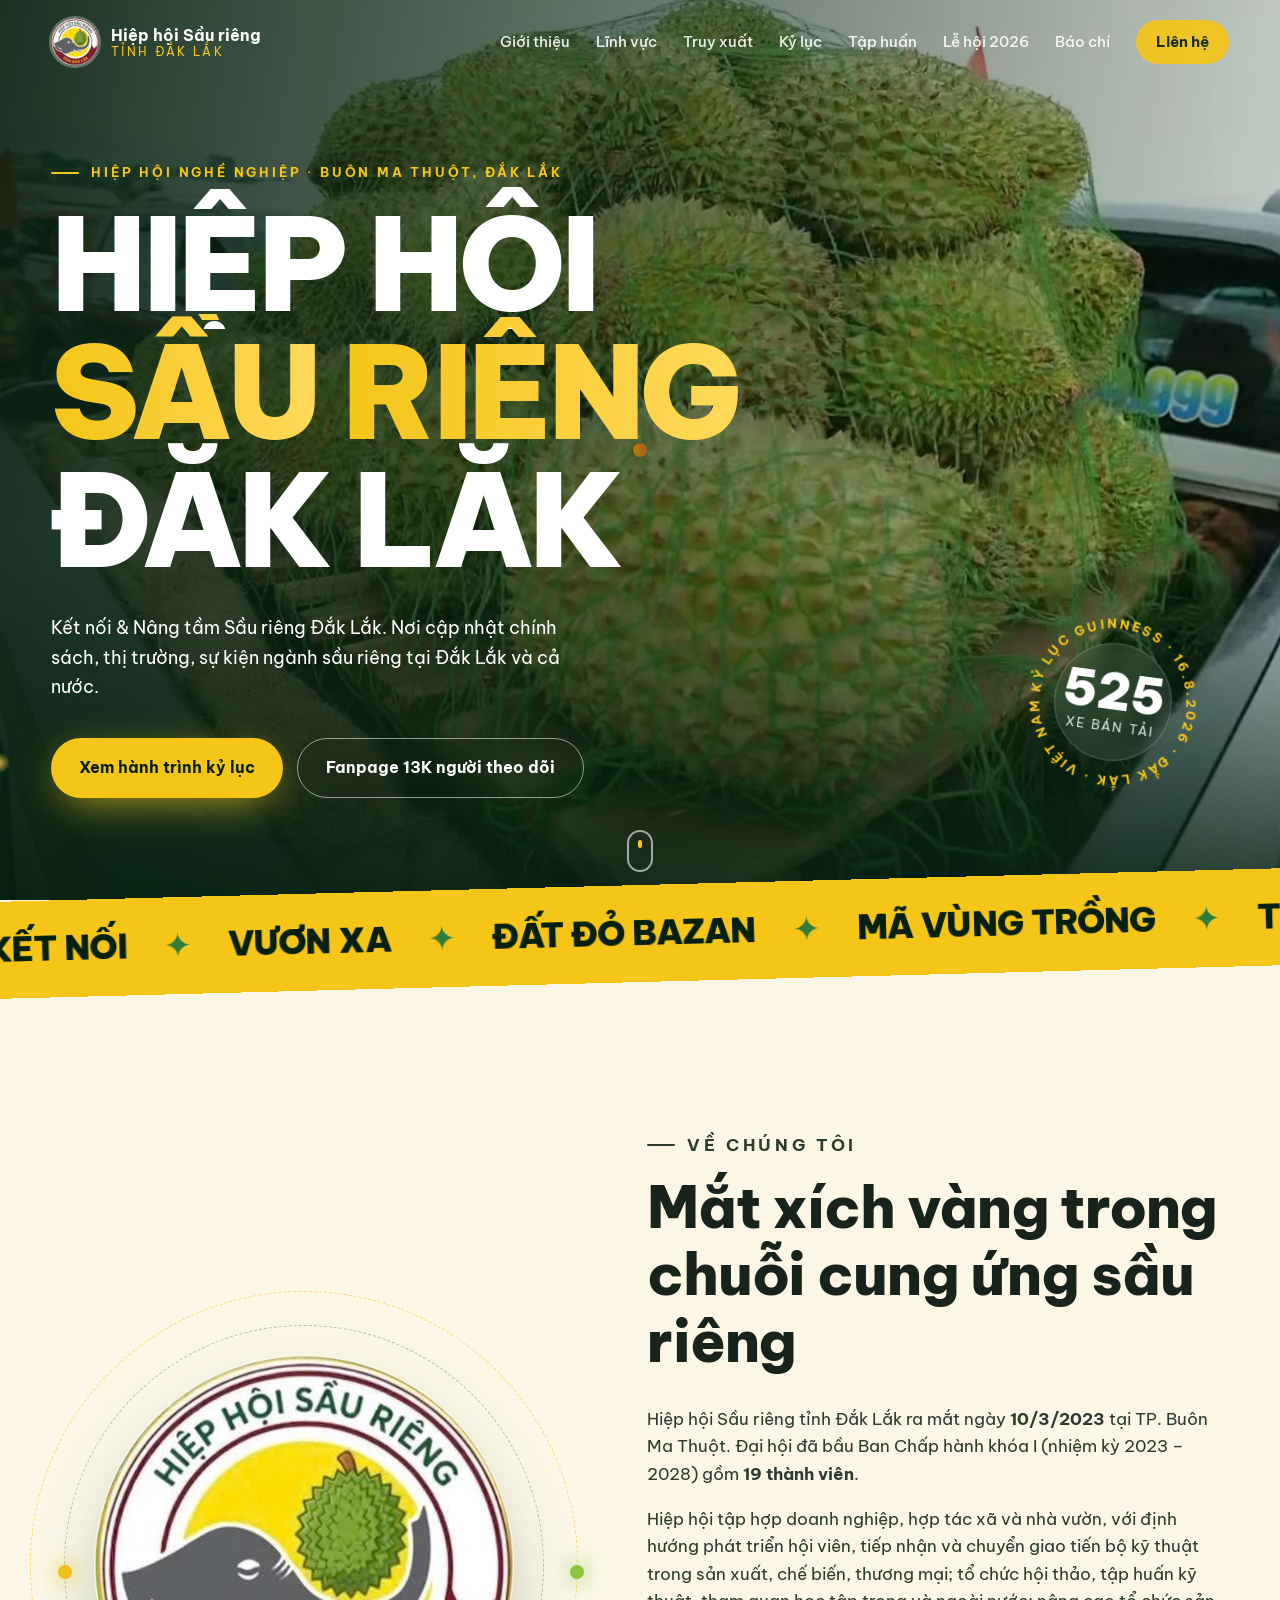
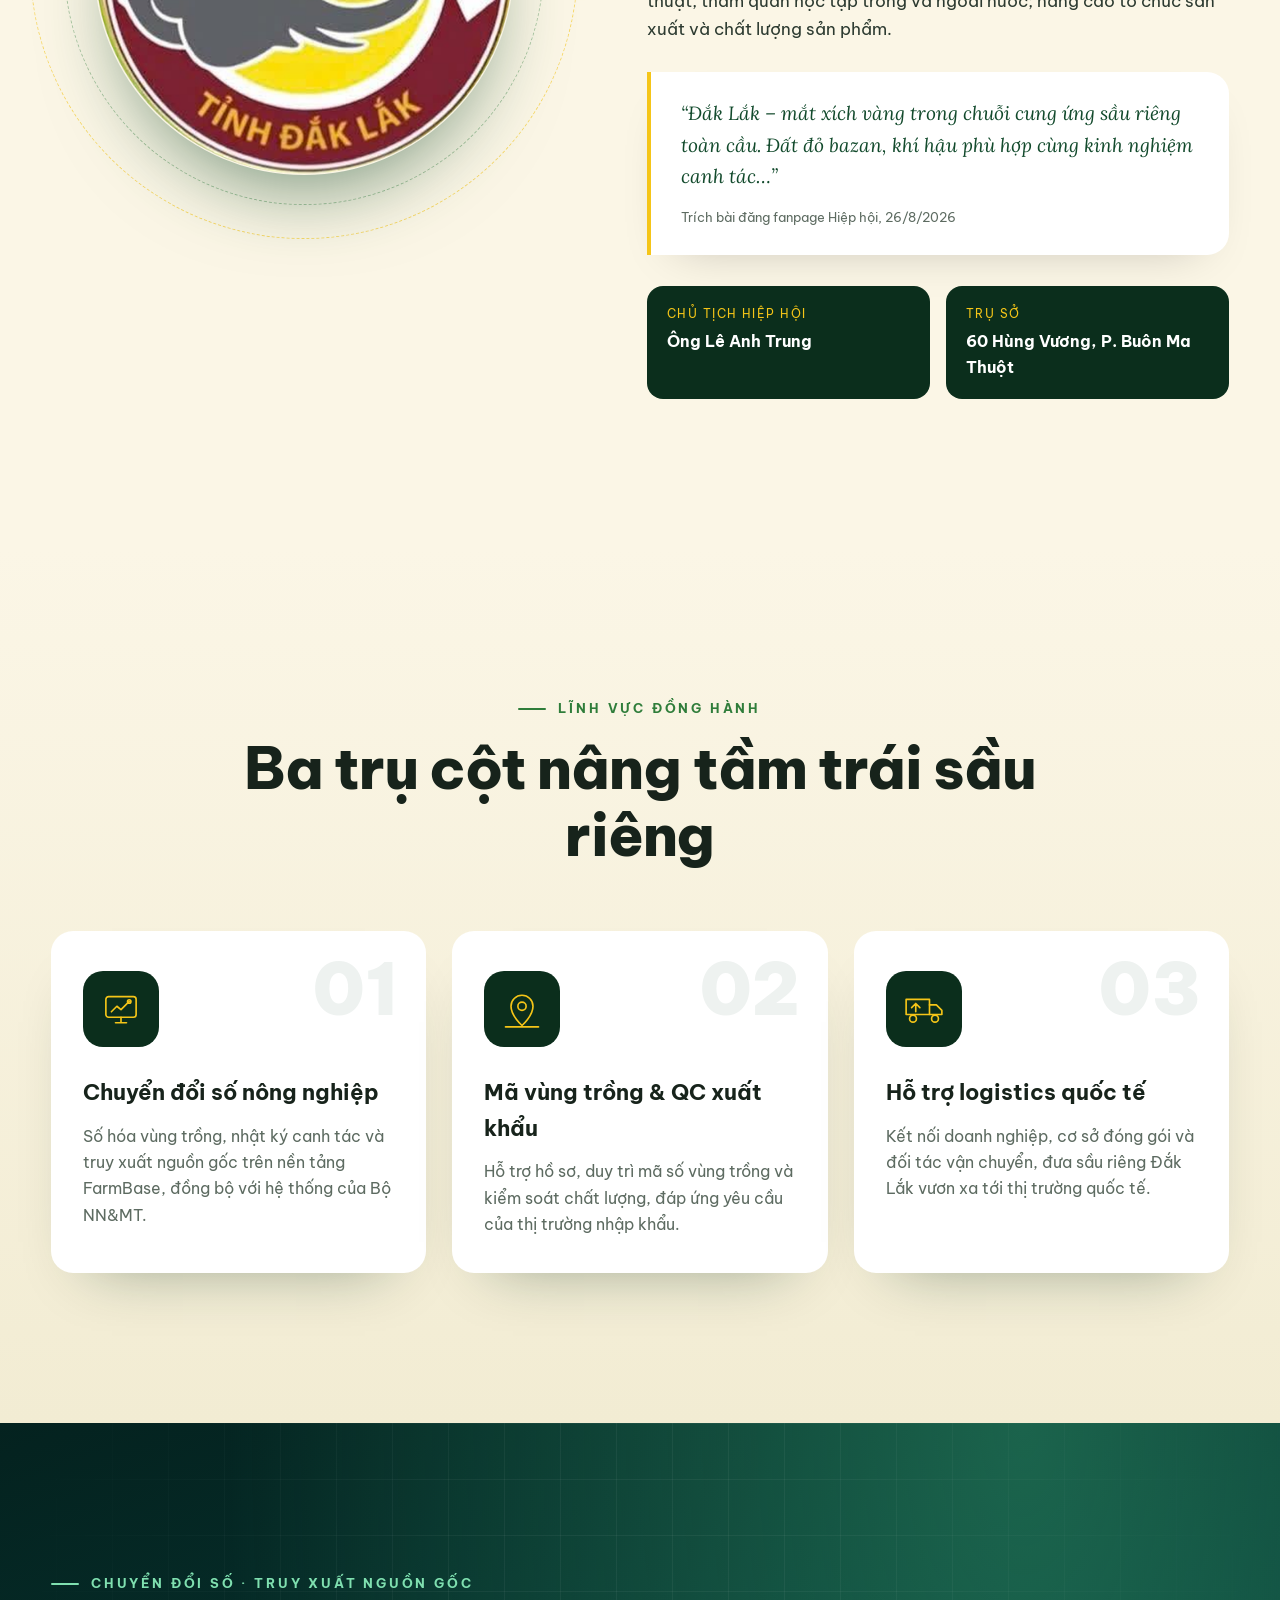
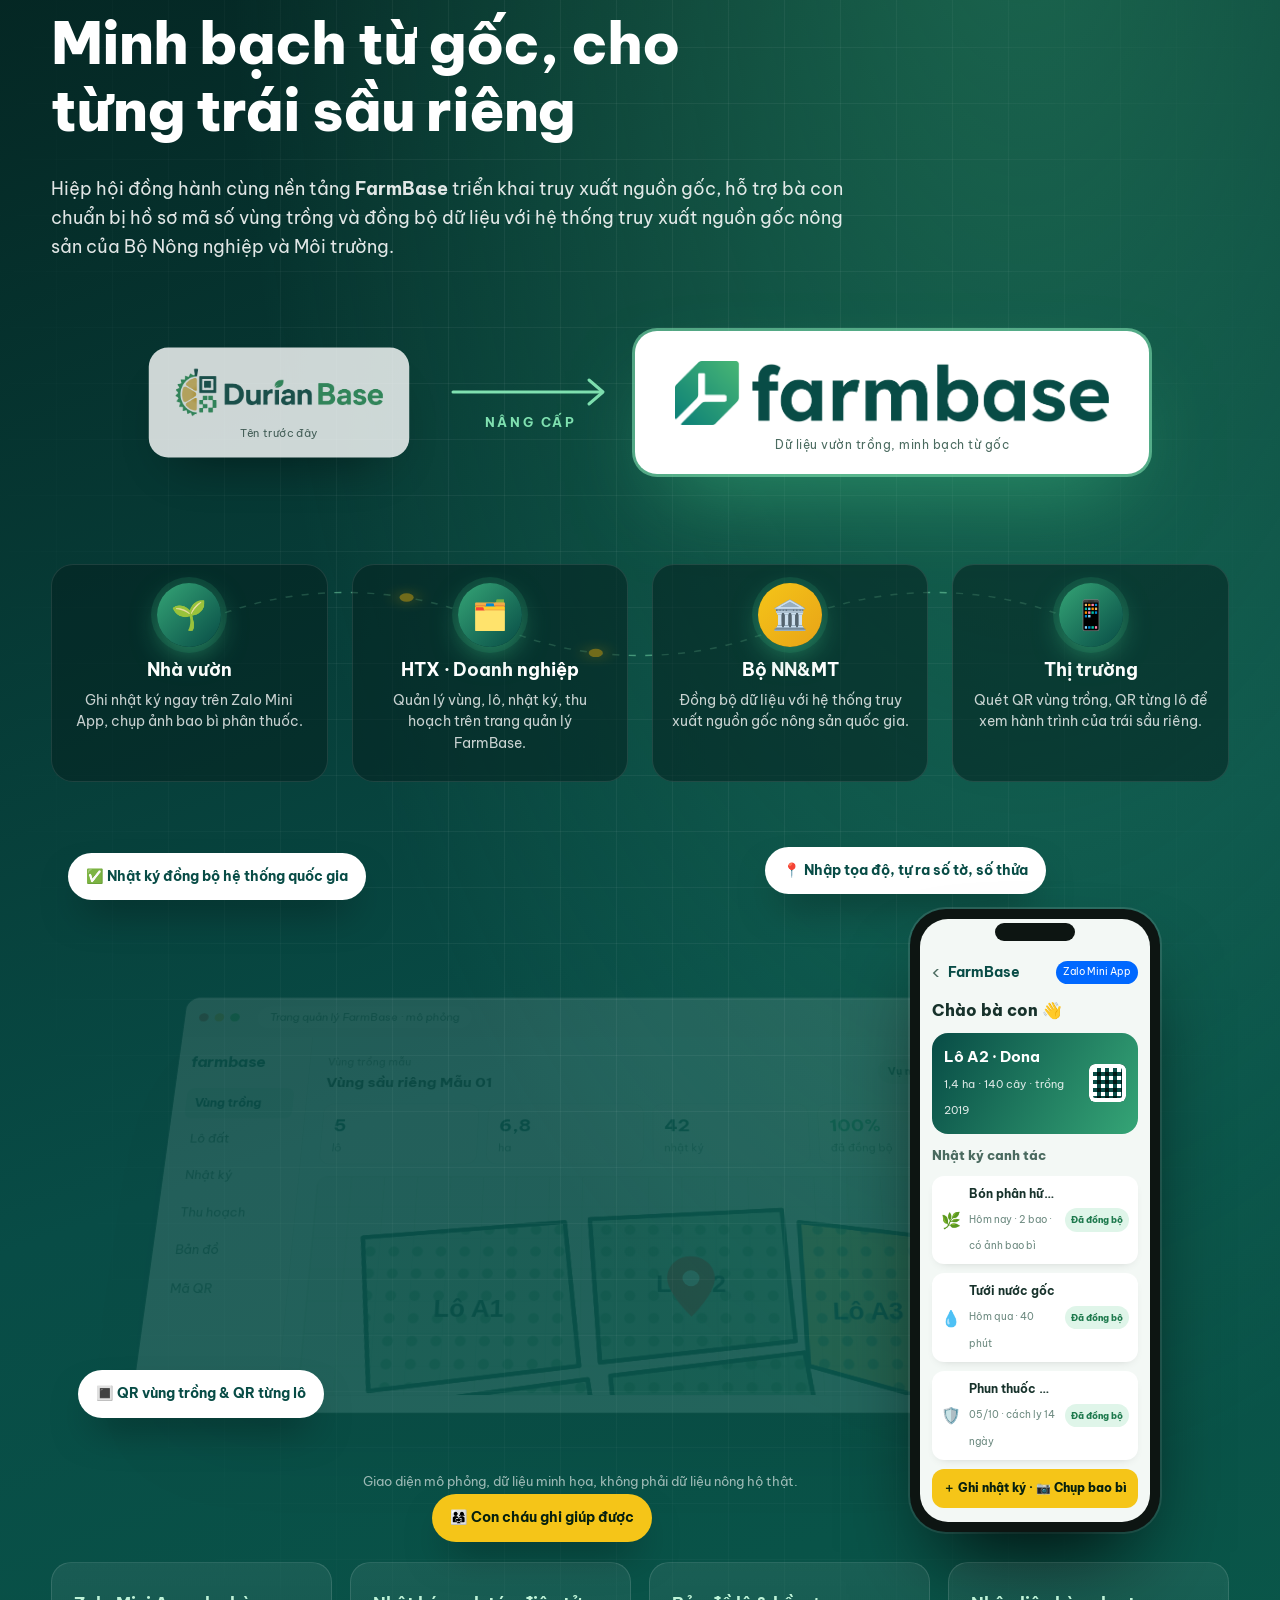
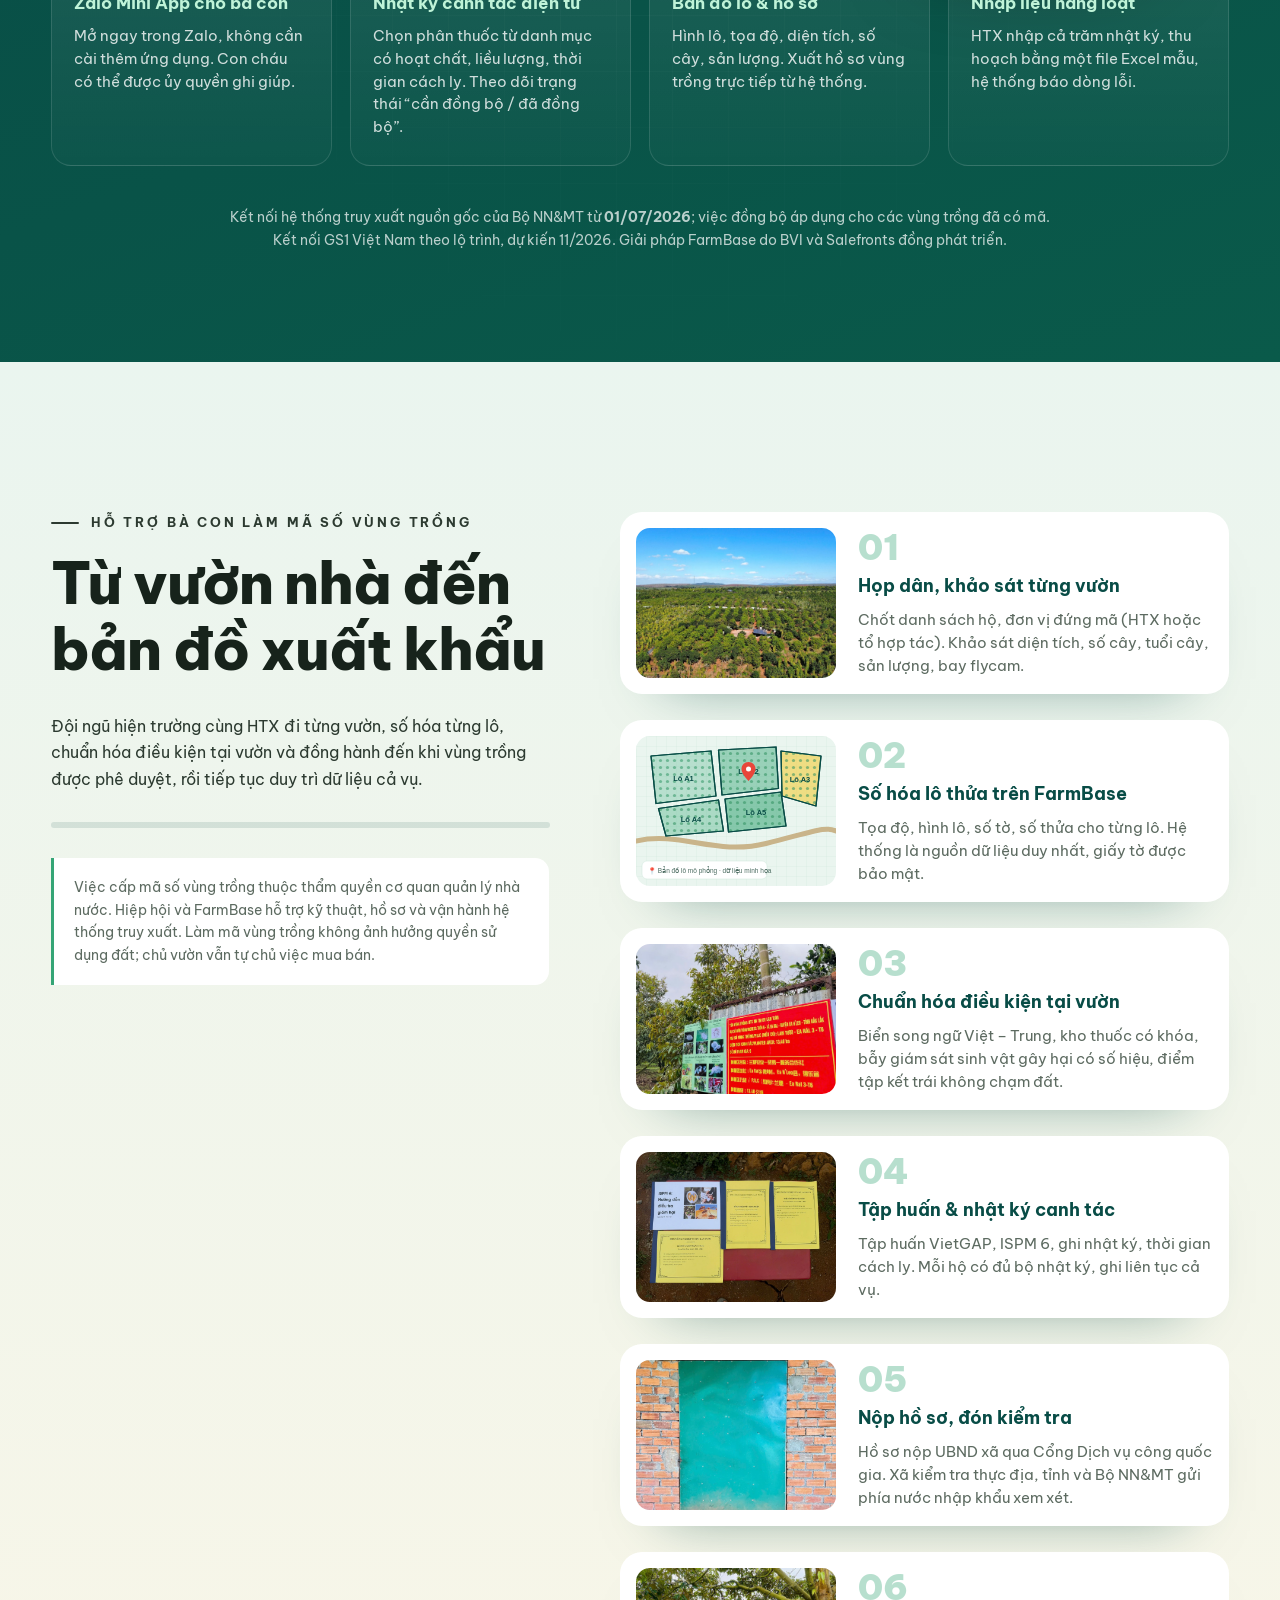
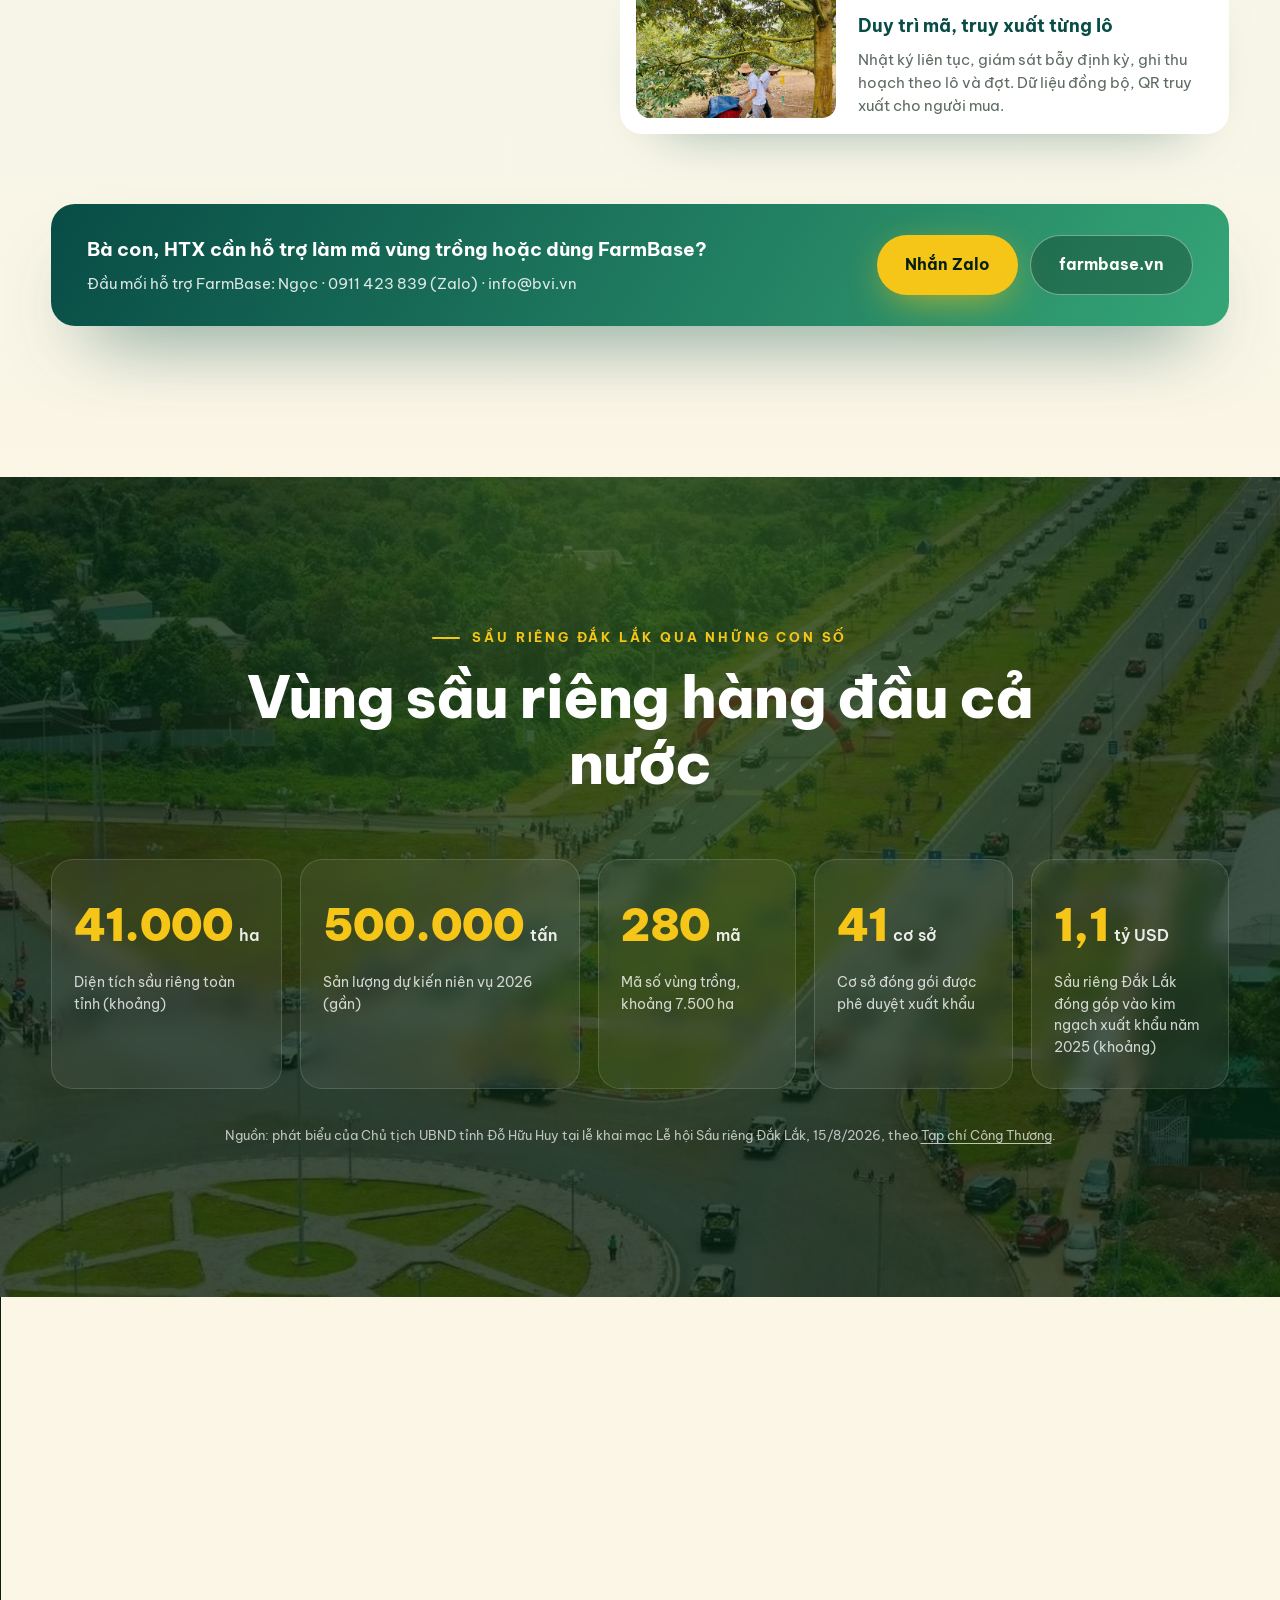
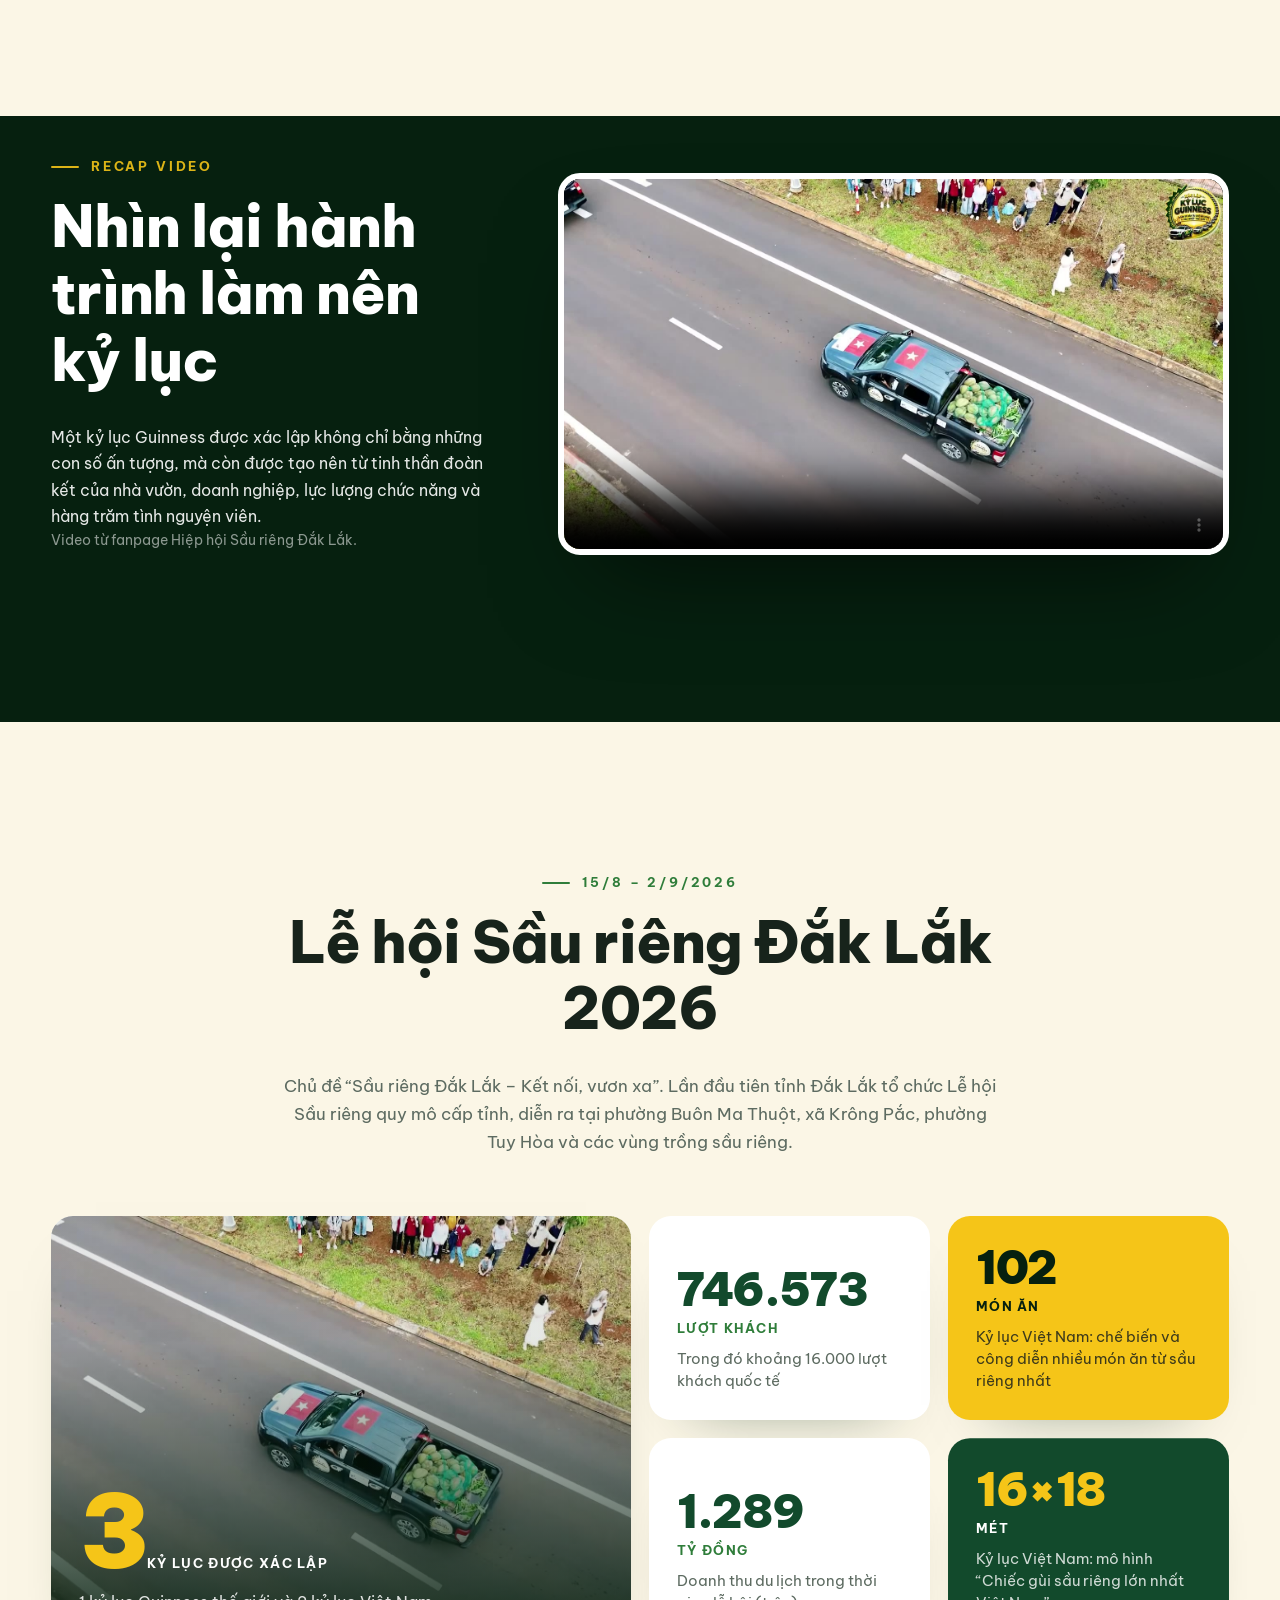
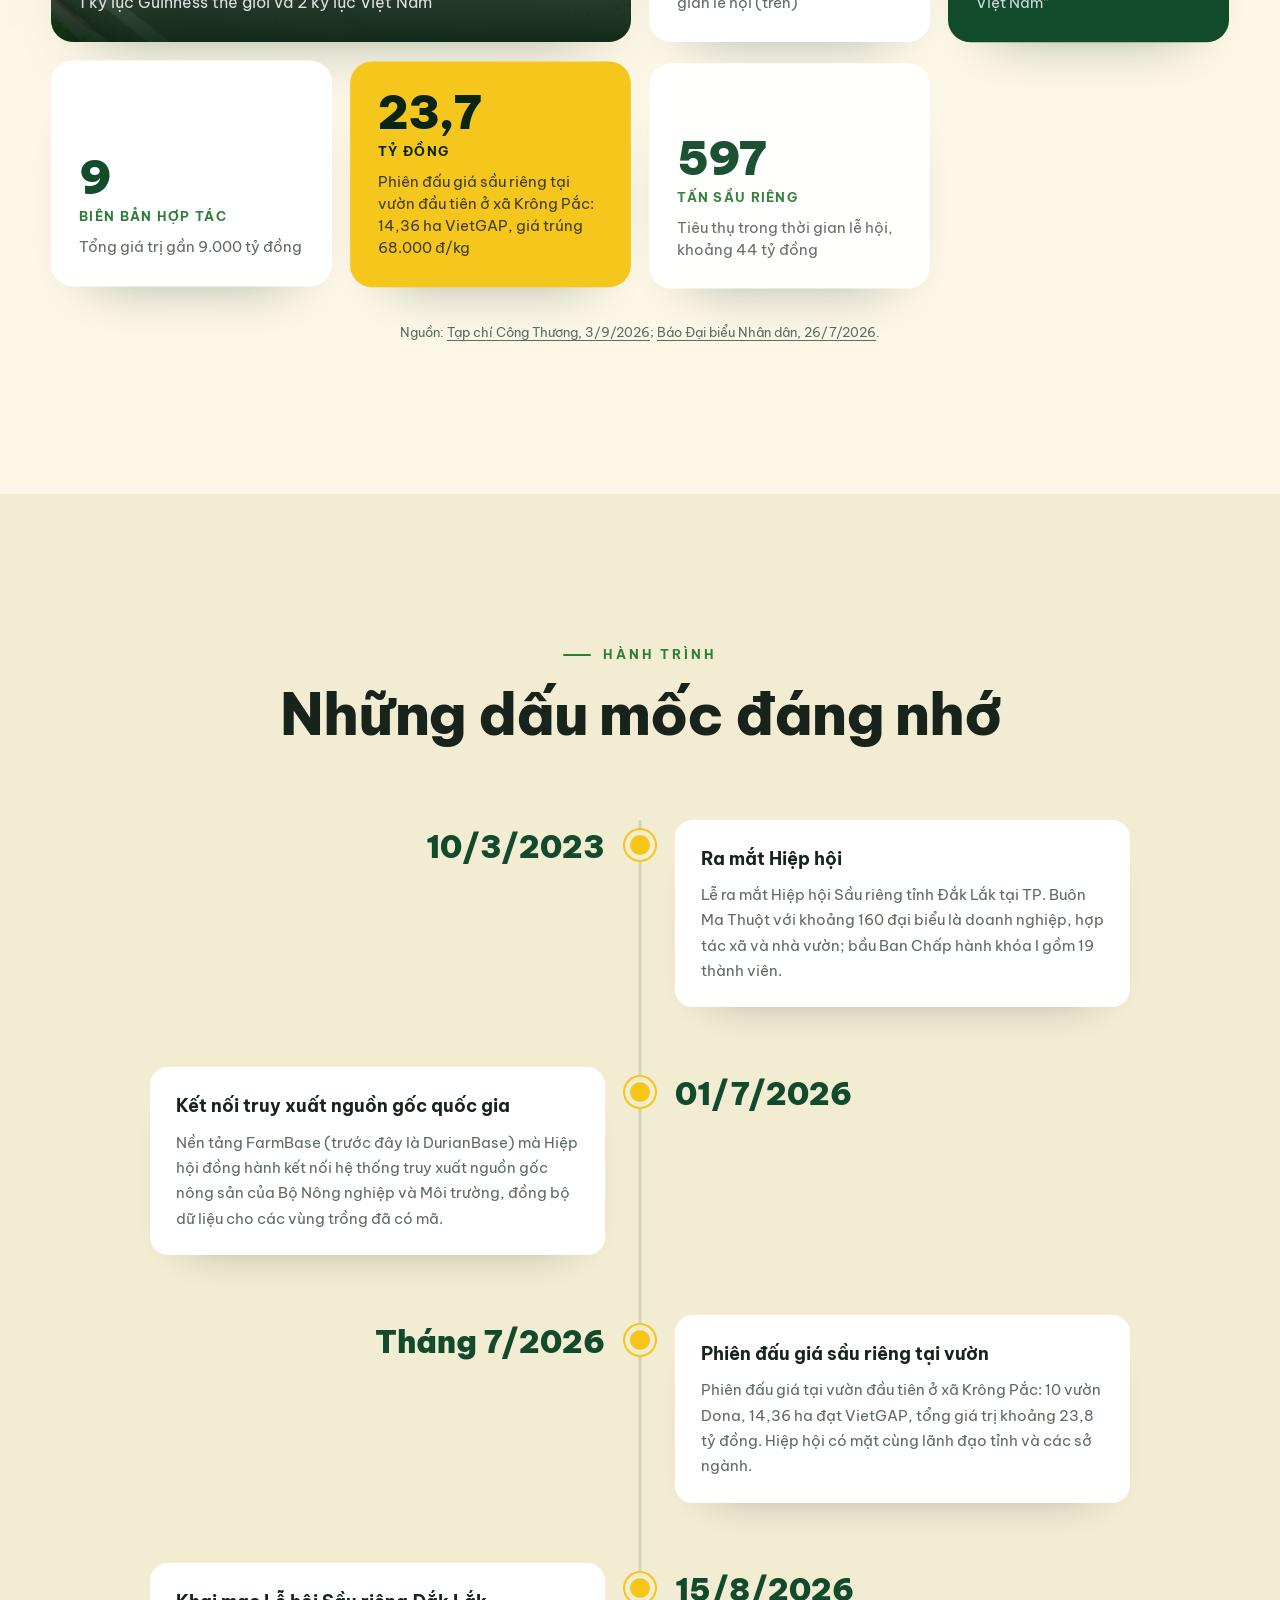
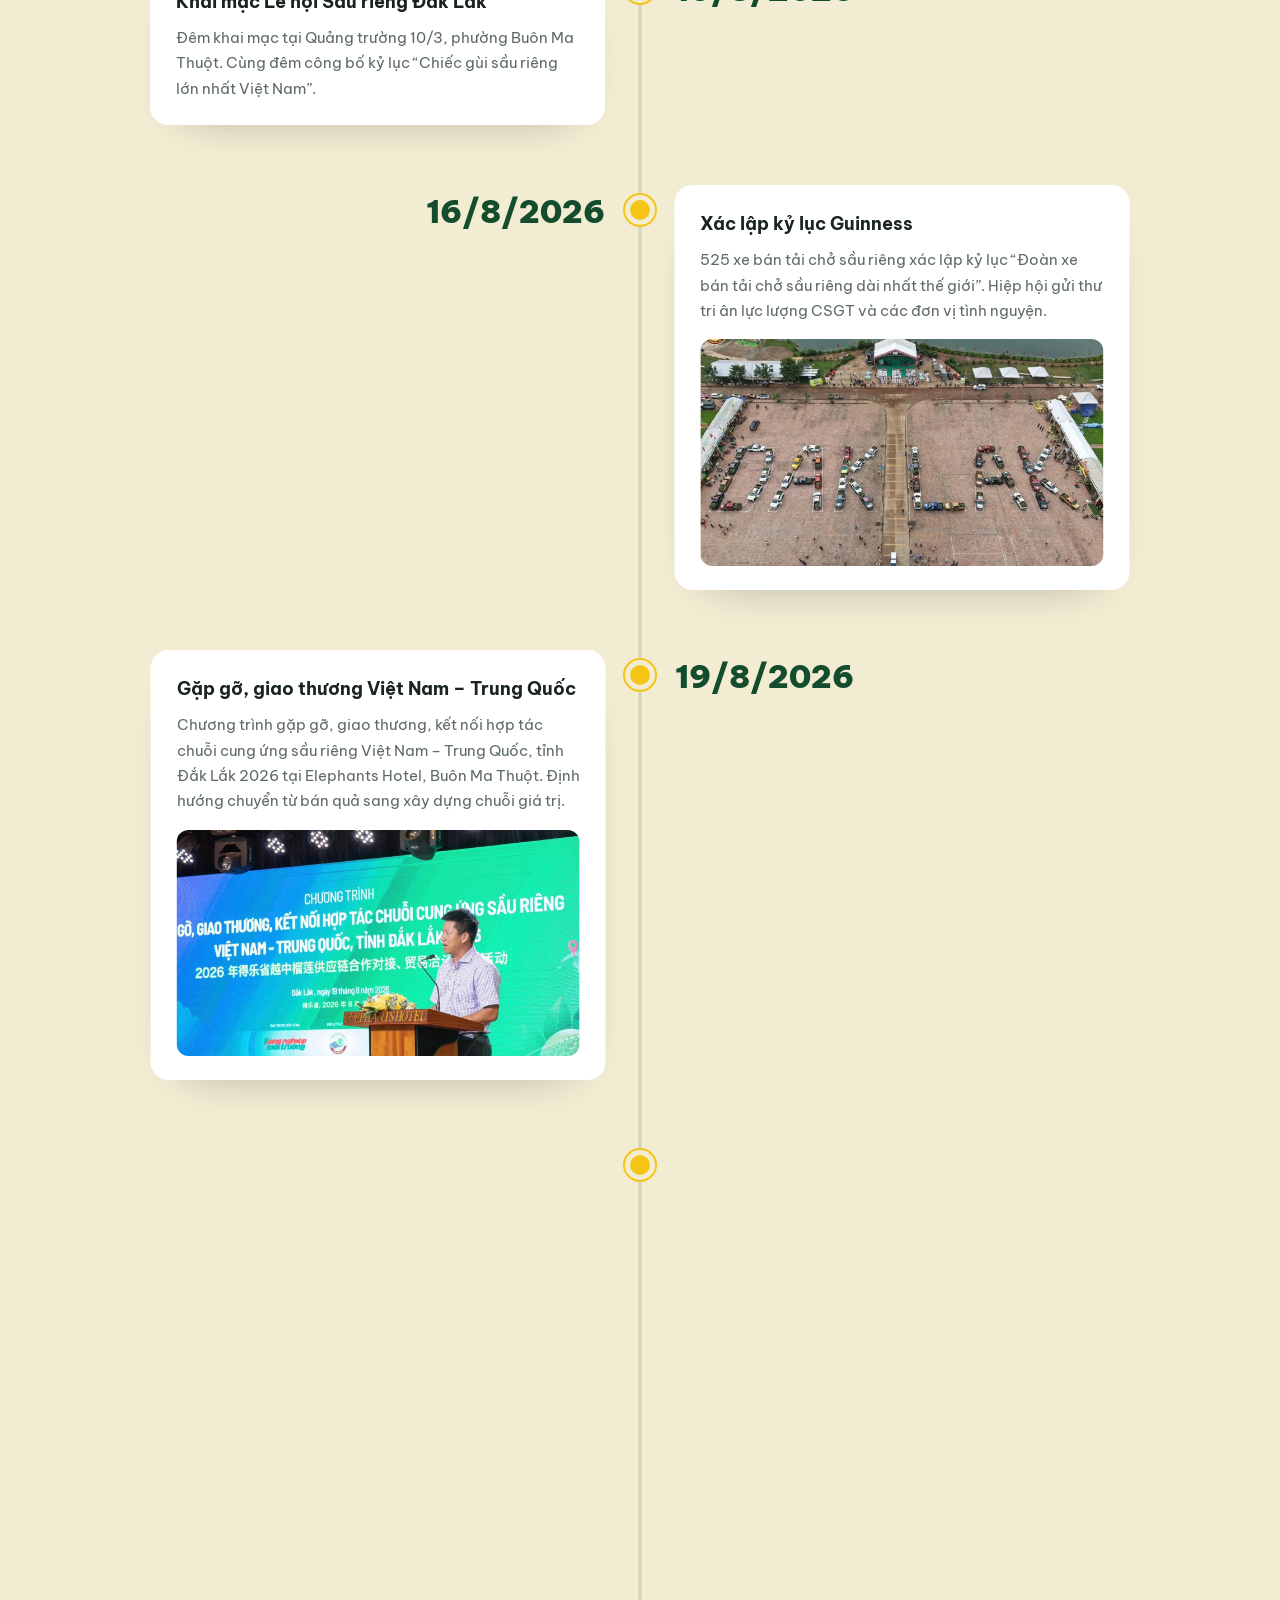
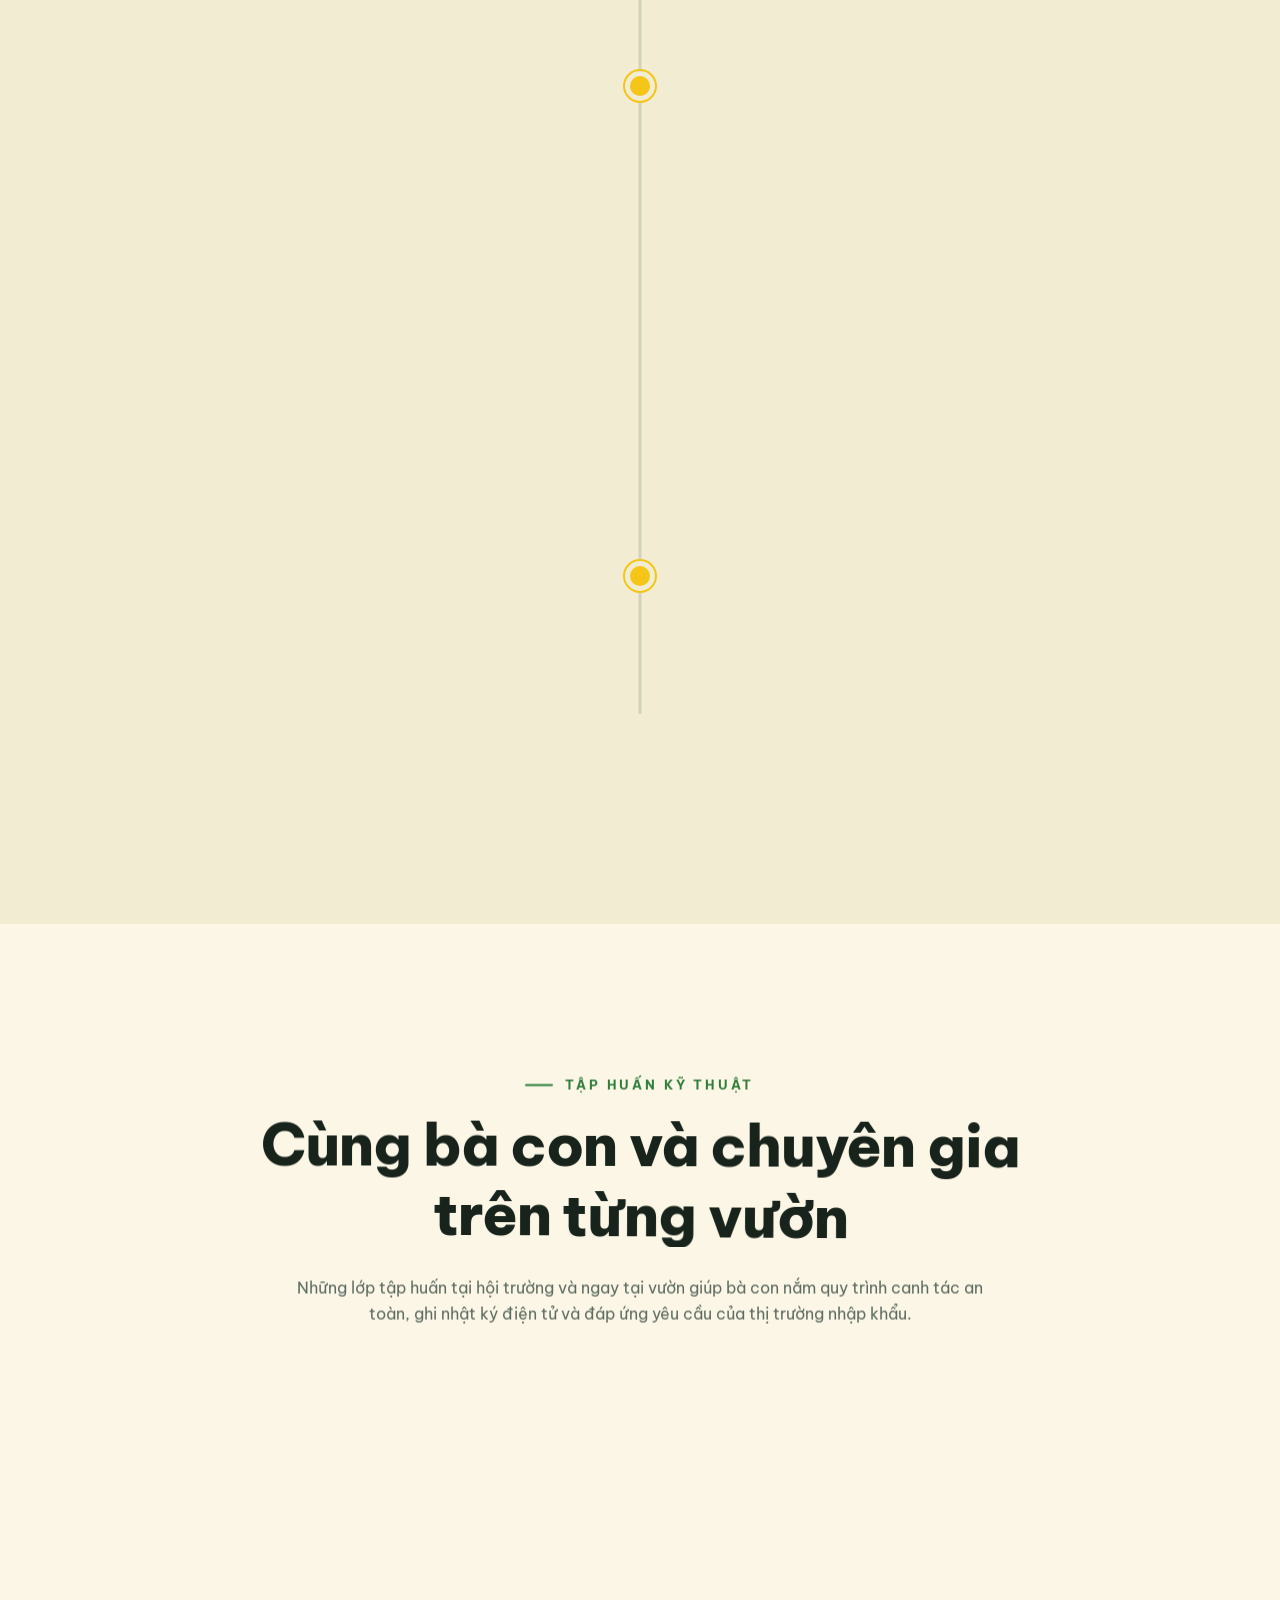
==== commit d7b4a5fb: "Thay ảnh FarmBase thật bằng giao diện mô phỏng, bỏ khối số liệu FarmBase Co-Authored-By: Claude Opus" ====
--- a/index.html
+++ b/index.html
@@ -164,14 +164,6 @@
       <div class="evo__card evo__new"><img src="assets/img/logo-farmbase.png" alt="Logo FarmBase"><small>Dữ liệu vườn trồng, minh bạch từ gốc</small></div>
     </div>
 
-    <div class="fb__stats">
-      <div class="fstat"><b data-count="1500" data-sep="1">0</b><i>+</i><span>nông hộ có dữ liệu</span></div>
-      <div class="fstat"><b data-count="1600" data-sep="1">0</b><i>ha</i><span>vùng trồng được số hóa (khoảng)</span></div>
-      <div class="fstat"><b data-count="66">0</b><i>vùng</i><span>vùng trồng đang quản lý</span></div>
-      <div class="fstat"><b data-count="1823" data-sep="1">0</b><i>lô</i><span>lô thửa có tọa độ, hình lô</span></div>
-    </div>
-    <p class="source light">Dữ liệu FarmBase tại Đắk Lắk, ngày 28/10/2026. “Vùng đang quản lý” gồm cả vùng đã có mã và vùng đang chuẩn bị hồ sơ.</p>
-
     <!-- data flow -->
     <div class="flow" id="flow">
       <svg class="flow__svg" viewBox="0 0 1000 200" preserveAspectRatio="none" aria-hidden="true">
@@ -191,13 +183,34 @@
     <!-- app mockup -->
     <div class="mock">
       <div class="mock__browser tiltSoft">
-        <div class="mock__bar"><span></span><span></span><span></span><em>app.farmbase.vn</em></div>
-        <div class="mock__screen"><img src="assets/img/farmbase-app.jpg" alt="Giao diện quản lý vùng trồng trên FarmBase: lô đất, nhật ký, thu hoạch, hồ sơ, bản đồ, mã QR" loading="lazy"><div class="mock__scan"></div></div>
-      </div>
-      <div class="chip c1">✅ Nhật ký: đã đồng bộ hệ thống quốc gia</div>
+        <div class="mock__bar"><span></span><span></span><span></span><em>Trang quản lý FarmBase · mô phỏng</em></div>
+        <div class="dash">
+          <aside class="dash__side"><b>farmbase</b><i class="on">Vùng trồng</i><i>Lô đất</i><i>Nhật ký</i><i>Thu hoạch</i><i>Bản đồ</i><i>Mã QR</i></aside>
+          <div class="dash__main">
+            <div class="dash__top"><div><small>Vùng trồng mẫu</small><h5>Vùng sầu riêng Mẫu 01</h5></div><span class="dash__badge">Vụ mùa 2026</span></div>
+            <div class="dash__kpis"><div><b>5</b><small>lô</small></div><div><b>6,8</b><small>ha</small></div><div><b>42</b><small>nhật ký</small></div><div><b class="ok">100%</b><small>đã đồng bộ</small></div></div>
+            <div class="dash__map"><img src="assets/img/mo-phong-ban-do-lo.svg" alt="Bản đồ lô mô phỏng với 5 lô sầu riêng" loading="lazy"><div class="mock__scan"></div></div>
+          </div>
+        </div>
+      </div>
+      <div class="phone">
+        <div class="phone__notch"></div>
+        <div class="phone__screen">
+          <div class="ph__head"><span>‹</span><b>FarmBase</b><em>Zalo Mini App</em></div>
+          <div class="ph__hello">Chào bà con 👋</div>
+          <div class="ph__card"><div><b>Lô A2 · Dona</b><small>1,4 ha · 140 cây · trồng 2019</small></div><span class="ph__qr" aria-hidden="true"></span></div>
+          <div class="ph__title">Nhật ký canh tác</div>
+          <div class="ph__log"><i>🌿</i><div><b>Bón phân hữu cơ</b><small>Hôm nay · 2 bao · có ảnh bao bì</small></div><span class="tag sync" id="syncTag">Cần đồng bộ</span></div>
+          <div class="ph__log"><i>💧</i><div><b>Tưới nước gốc</b><small>Hôm qua · 40 phút</small></div><span class="tag done">Đã đồng bộ</span></div>
+          <div class="ph__log"><i>🛡️</i><div><b>Phun thuốc BVTV</b><small>05/10 · cách ly 14 ngày</small></div><span class="tag done">Đã đồng bộ</span></div>
+          <button class="ph__btn" type="button" tabindex="-1">＋ Ghi nhật ký · 📷 Chụp bao bì</button>
+        </div>
+      </div>
+      <div class="chip c1">✅ Nhật ký đồng bộ hệ thống quốc gia</div>
       <div class="chip c2">📍 Nhập tọa độ, tự ra số tờ, số thửa</div>
       <div class="chip c3">🔳 QR vùng trồng &amp; QR từng lô</div>
-      <div class="chip c4">📄 Xuất bộ hồ sơ vùng trồng</div>
+      <div class="chip c4">👨‍👩‍👧 Con cháu ghi giúp được</div>
+      <p class="mock__note">Giao diện mô phỏng, dữ liệu minh họa, không phải dữ liệu nông hộ thật.</p>
     </div>
 
     <div class="fb__features">
@@ -222,7 +235,7 @@
     </div>
     <div class="journey__steps">
       <article class="jstep"><img src="assets/img/vuon-flycam.jpg" alt="Vùng trồng sầu riêng nhìn từ flycam" loading="lazy"><div><span>01</span><h3>Họp dân, khảo sát từng vườn</h3><p>Chốt danh sách hộ, đơn vị đứng mã (HTX hoặc tổ hợp tác). Khảo sát diện tích, số cây, tuổi cây, sản lượng, bay flycam.</p></div></article>
-      <article class="jstep"><img src="assets/img/farmbase-app.jpg" alt="Số hóa lô thửa trên FarmBase" loading="lazy"><div><span>02</span><h3>Số hóa lô thửa trên FarmBase</h3><p>Tọa độ, hình lô, số tờ, số thửa cho từng lô. Hệ thống là nguồn dữ liệu duy nhất, giấy tờ được bảo mật.</p></div></article>
+      <article class="jstep"><img src="assets/img/mo-phong-ban-do-lo.svg" alt="Bản đồ lô mô phỏng trên FarmBase" loading="lazy"><div><span>02</span><h3>Số hóa lô thửa trên FarmBase</h3><p>Tọa độ, hình lô, số tờ, số thửa cho từng lô. Hệ thống là nguồn dữ liệu duy nhất, giấy tờ được bảo mật.</p></div></article>
       <article class="jstep"><img src="assets/img/bien-song-ngu.jpg" alt="Biển thông tin vùng trồng song ngữ Việt Trung" loading="lazy"><div><span>03</span><h3>Chuẩn hóa điều kiện tại vườn</h3><p>Biển song ngữ Việt – Trung, kho thuốc có khóa, bẫy giám sát sinh vật gây hại có số hiệu, điểm tập kết trái không chạm đất.</p></div></article>
       <article class="jstep"><img src="assets/img/tai-lieu-ispm6.jpg" alt="Tài liệu tập huấn ISPM 6 và sổ nhật ký vùng trồng" loading="lazy"><div><span>04</span><h3>Tập huấn &amp; nhật ký canh tác</h3><p>Tập huấn VietGAP, ISPM 6, ghi nhật ký, thời gian cách ly. Mỗi hộ có đủ bộ nhật ký, ghi liên tục cả vụ.</p></div></article>
       <article class="jstep"><img src="assets/img/kho-thuoc.jpg" alt="Kho chứa phân bón, thuốc BVTV có biển song ngữ" loading="lazy"><div><span>05</span><h3>Nộp hồ sơ, đón kiểm tra</h3><p>Hồ sơ nộp UBND xã qua Cổng Dịch vụ công quốc gia. Xã kiểm tra thực địa, tỉnh và Bộ NN&amp;MT gửi phía nước nhập khẩu xem xét.</p></div></article>
--- a/assets/css/style.css
+++ b/assets/css/style.css
@@ -6,8 +6,8 @@
   --font:"Be Vietnam Pro",system-ui,sans-serif;--serif:"Lora",Georgia,serif;
 }
 *{box-sizing:border-box;margin:0;padding:0}
-html{scroll-behavior:auto}
-body{font-family:var(--font);color:var(--ink);background:var(--cream);line-height:1.65;overflow-x:hidden;-webkit-font-smoothing:antialiased}
+html{scroll-behavior:auto;overflow-x:hidden;overflow-x:clip}
+body{font-family:var(--font);color:var(--ink);background:var(--cream);line-height:1.65;overflow-x:hidden;overflow-x:clip;-webkit-font-smoothing:antialiased}
 img,video{display:block;max-width:100%}
 a{color:inherit;text-decoration:none}
 b{font-weight:700}
@@ -71,8 +71,13 @@
 @media (max-width:960px){
   .nav__burger{display:block}
   .nav__links{position:fixed;inset:0;background:var(--green-900);flex-direction:column;justify-content:center;gap:28px;clip-path:circle(0 at calc(100% - 40px) 40px);transition:clip-path .7s var(--ease);z-index:-1}
-  .nav__links a{font-size:1.5rem}
+  .nav__links a{font-size:1.35rem}
+  .nav__links{padding-top:70px;gap:20px!important}
   .nav.open .nav__links{clip-path:circle(150% at calc(100% - 40px) 40px)}
+  .nav.open{transform:none!important;backdrop-filter:none!important;-webkit-backdrop-filter:none!important;background:var(--green-900)}
+  .nav__links{height:100vh;height:100dvh;width:100vw;visibility:hidden;transition:clip-path .7s var(--ease),visibility 0s .7s}
+  .nav.open .nav__links{visibility:visible;transition:clip-path .7s var(--ease)}
+  body.menu-open{overflow:hidden}
 }
 
 /* hero */
@@ -406,3 +411,49 @@
 .tstrip figcaption{position:absolute;left:0;right:0;bottom:0;padding:40px 16px 14px;color:#fff;font-weight:600;font-size:.9rem;background:linear-gradient(0deg,rgba(0,0,0,.75),transparent)}
 @media (max-width:1000px){.train__stats,.programs{grid-template-columns:repeat(2,1fr)}}
 @media (max-width:560px){.train__stats,.programs{grid-template-columns:1fr}}
+
+main,.footer,.marquee{max-width:100%}
+main{overflow-x:hidden;overflow-x:clip}
+
+/* simulated dashboard + phone */
+.mock{max-width:1040px;padding-right:120px}
+.dash{display:grid;grid-template-columns:150px 1fr;background:#f6faf8;color:#17322b;min-height:380px}
+.dash__side{background:#fff;border-right:1px solid #e1ece6;padding:18px 14px;display:flex;flex-direction:column;gap:6px}
+.dash__side b{color:var(--fb-dark);font-size:1.15rem;margin-bottom:12px;letter-spacing:-.02em}
+.dash__side i{font-style:normal;font-size:.86rem;padding:8px 10px;border-radius:8px;color:#4b6b60}
+.dash__side i.on{background:#e3f4ec;color:var(--fb-dark);font-weight:700}
+.dash__main{padding:18px 20px;display:flex;flex-direction:column;gap:14px}
+.dash__top{display:flex;justify-content:space-between;align-items:center}
+.dash__top small{color:#6d8a80;font-size:.75rem}.dash__top h5{font-size:1.05rem}
+.dash__badge{background:#e3f4ec;color:var(--fb-dark);font-weight:700;font-size:.78rem;padding:6px 12px;border-radius:999px}
+.dash__kpis{display:grid;grid-template-columns:repeat(4,1fr);gap:10px}
+.dash__kpis div{background:#fff;border:1px solid #e1ece6;border-radius:12px;padding:10px 12px}
+.dash__kpis b{font-size:1.3rem;color:var(--fb-dark)}.dash__kpis b.ok{color:var(--fb-green)}
+.dash__kpis small{display:block;color:#6d8a80;font-size:.75rem}
+.dash__map{position:relative;border-radius:12px;overflow:hidden;border:1px solid #e1ece6}
+.dash__map img{width:100%;display:block}
+.phone{position:absolute;right:0;bottom:-40px;width:250px;border-radius:36px;background:#0d1512;padding:10px;box-shadow:0 50px 90px -30px rgba(0,0,0,.85),0 0 0 2px rgba(255,255,255,.12);z-index:3}
+.phone__notch{position:absolute;top:14px;left:50%;transform:translateX(-50%);width:80px;height:18px;border-radius:12px;background:#0d1512;z-index:2}
+.phone__screen{background:#f3f8f5;border-radius:28px;overflow:hidden;padding:38px 12px 14px;color:#17322b;display:flex;flex-direction:column;gap:9px}
+.ph__head{display:flex;align-items:center;gap:8px;font-size:.85rem}.ph__head span{font-size:1.2rem;color:#4b6b60}.ph__head b{color:var(--fb-dark)}.ph__head em{margin-left:auto;font-style:normal;font-size:.62rem;background:#0068ff;color:#fff;padding:3px 7px;border-radius:999px}
+.ph__hello{font-weight:800;font-size:1rem}
+.ph__card{display:flex;justify-content:space-between;align-items:center;background:linear-gradient(120deg,var(--fb-dark),var(--fb-green));color:#fff;border-radius:16px;padding:12px}
+.ph__card b{font-size:.92rem;display:block}.ph__card small{font-size:.7rem;opacity:.85}
+.ph__qr{width:38px;height:38px;border-radius:6px;background:#fff;background-image:linear-gradient(90deg,#084C46 50%,transparent 50%),linear-gradient(#084C46 50%,transparent 50%);background-size:8px 8px;background-blend-mode:multiply;box-shadow:inset 0 0 0 4px #fff}
+.ph__title{font-weight:800;font-size:.82rem;color:#4b6b60;margin-top:2px}
+.ph__log{display:flex;align-items:center;gap:8px;background:#fff;border-radius:12px;padding:8px 9px;box-shadow:0 4px 12px -8px rgba(0,0,0,.3)}
+.ph__log i{font-style:normal;font-size:1rem}.ph__log div{flex:1;min-width:0}.ph__log b{display:block;font-size:.76rem}.ph__log small{font-size:.64rem;color:#6d8a80}
+.tag{font-size:.58rem;font-weight:800;padding:4px 6px;border-radius:999px;white-space:nowrap;transition:background .4s,color .4s}
+.tag.sync{background:#fff3cd;color:#8a6200}.tag.done{background:#dff5e9;color:#1f7a4e}
+.ph__btn{border:0;background:var(--gold);color:var(--green-900);font-weight:800;font-size:.74rem;padding:11px;border-radius:12px;font-family:inherit}
+.mock__note{margin-top:60px;text-align:center;font-size:.8rem;opacity:.6}
+.chip.c2{right:auto;left:62%;top:-4%}.chip.c4{bottom:-8%;right:auto;left:30%;background:var(--gold);color:var(--green-900)}
+@media (max-width:1000px){.mock{padding-right:0}.phone{position:relative;right:auto;bottom:auto;margin:30px auto 0}.dash{grid-template-columns:1fr}.dash__side{display:none}.chip.c2,.chip.c4{left:auto}}
+.dash__map img{height:250px;object-fit:cover;object-position:top}
+.phone__screen{text-align:left}
+.ph__log b{white-space:nowrap;overflow:hidden;text-overflow:ellipsis}
+.chip.c1{top:34%;left:-7%}
+@media (max-width:1000px){.dash__map img{height:200px}}
+.chip.c1{top:-3%;left:-5%}
+.mock__note{margin-top:100px}
+@media (max-width:1000px){.mock__note{margin-top:30px}}
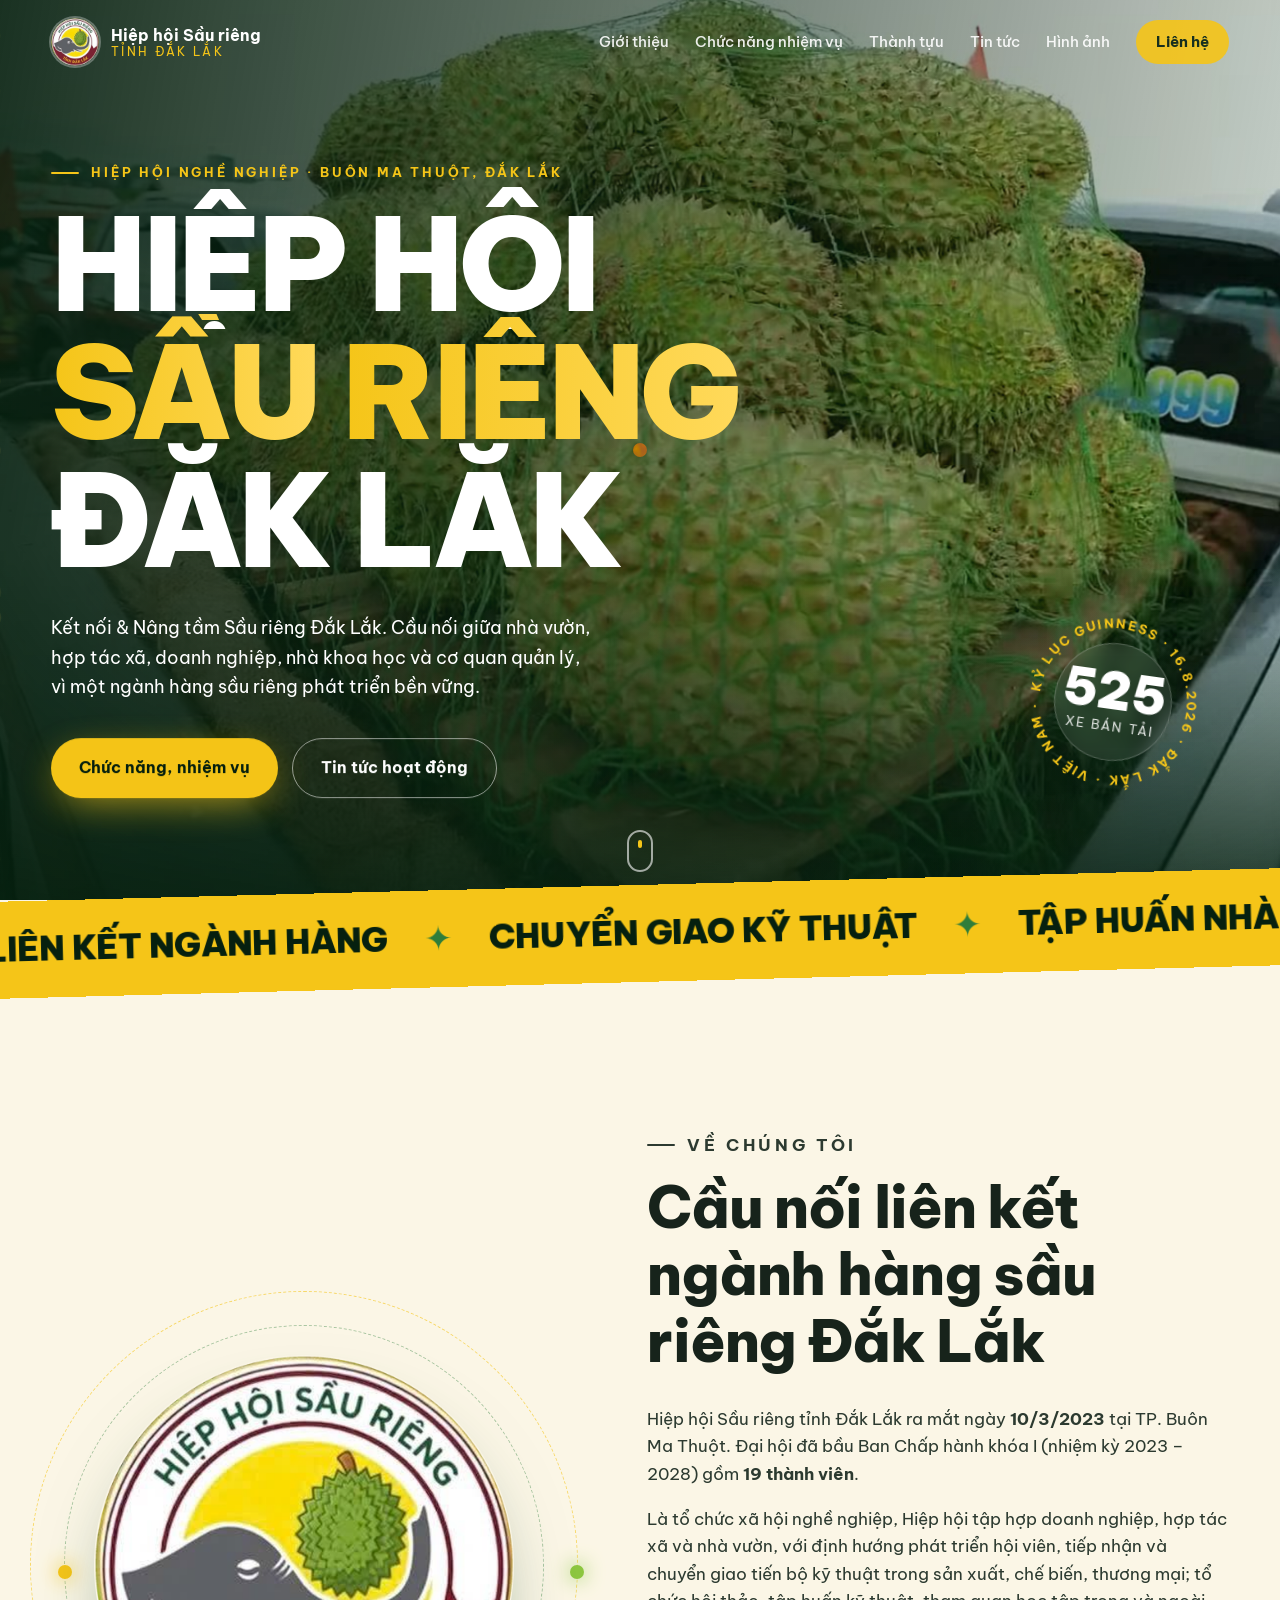
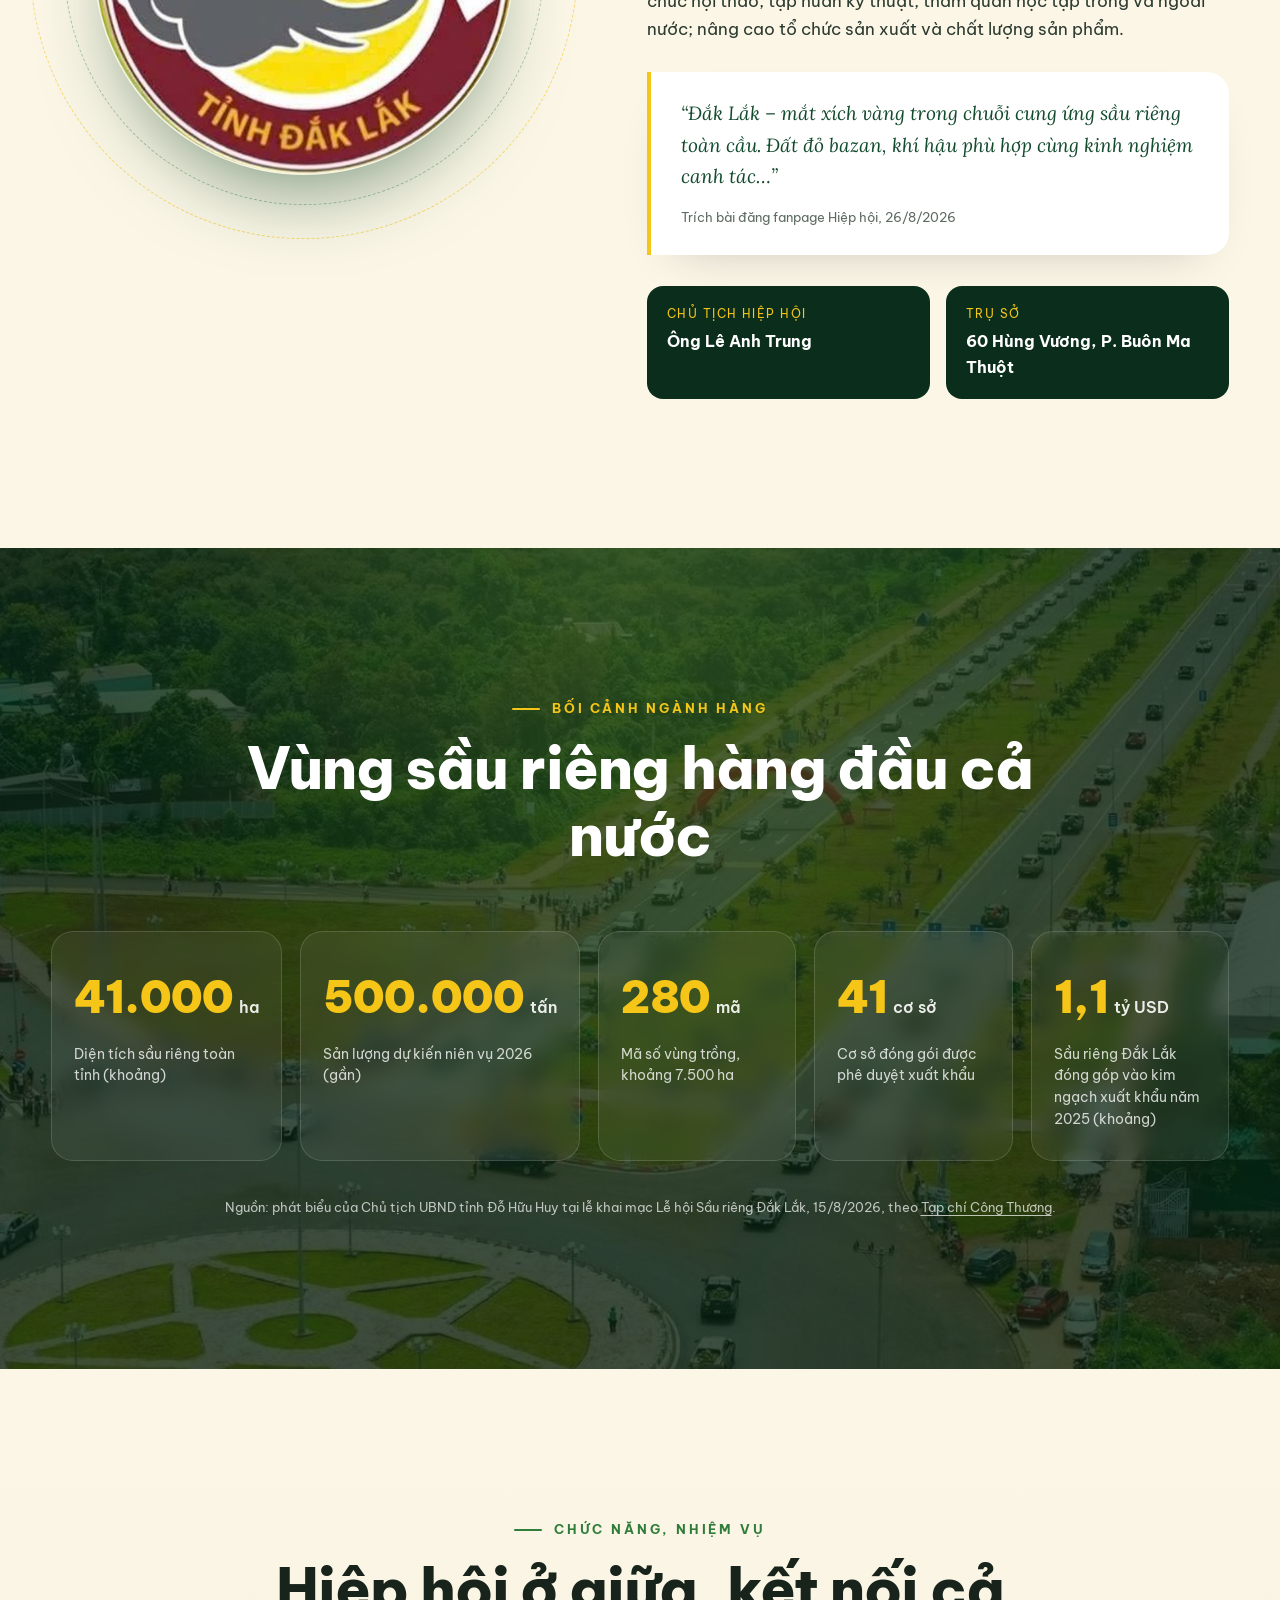
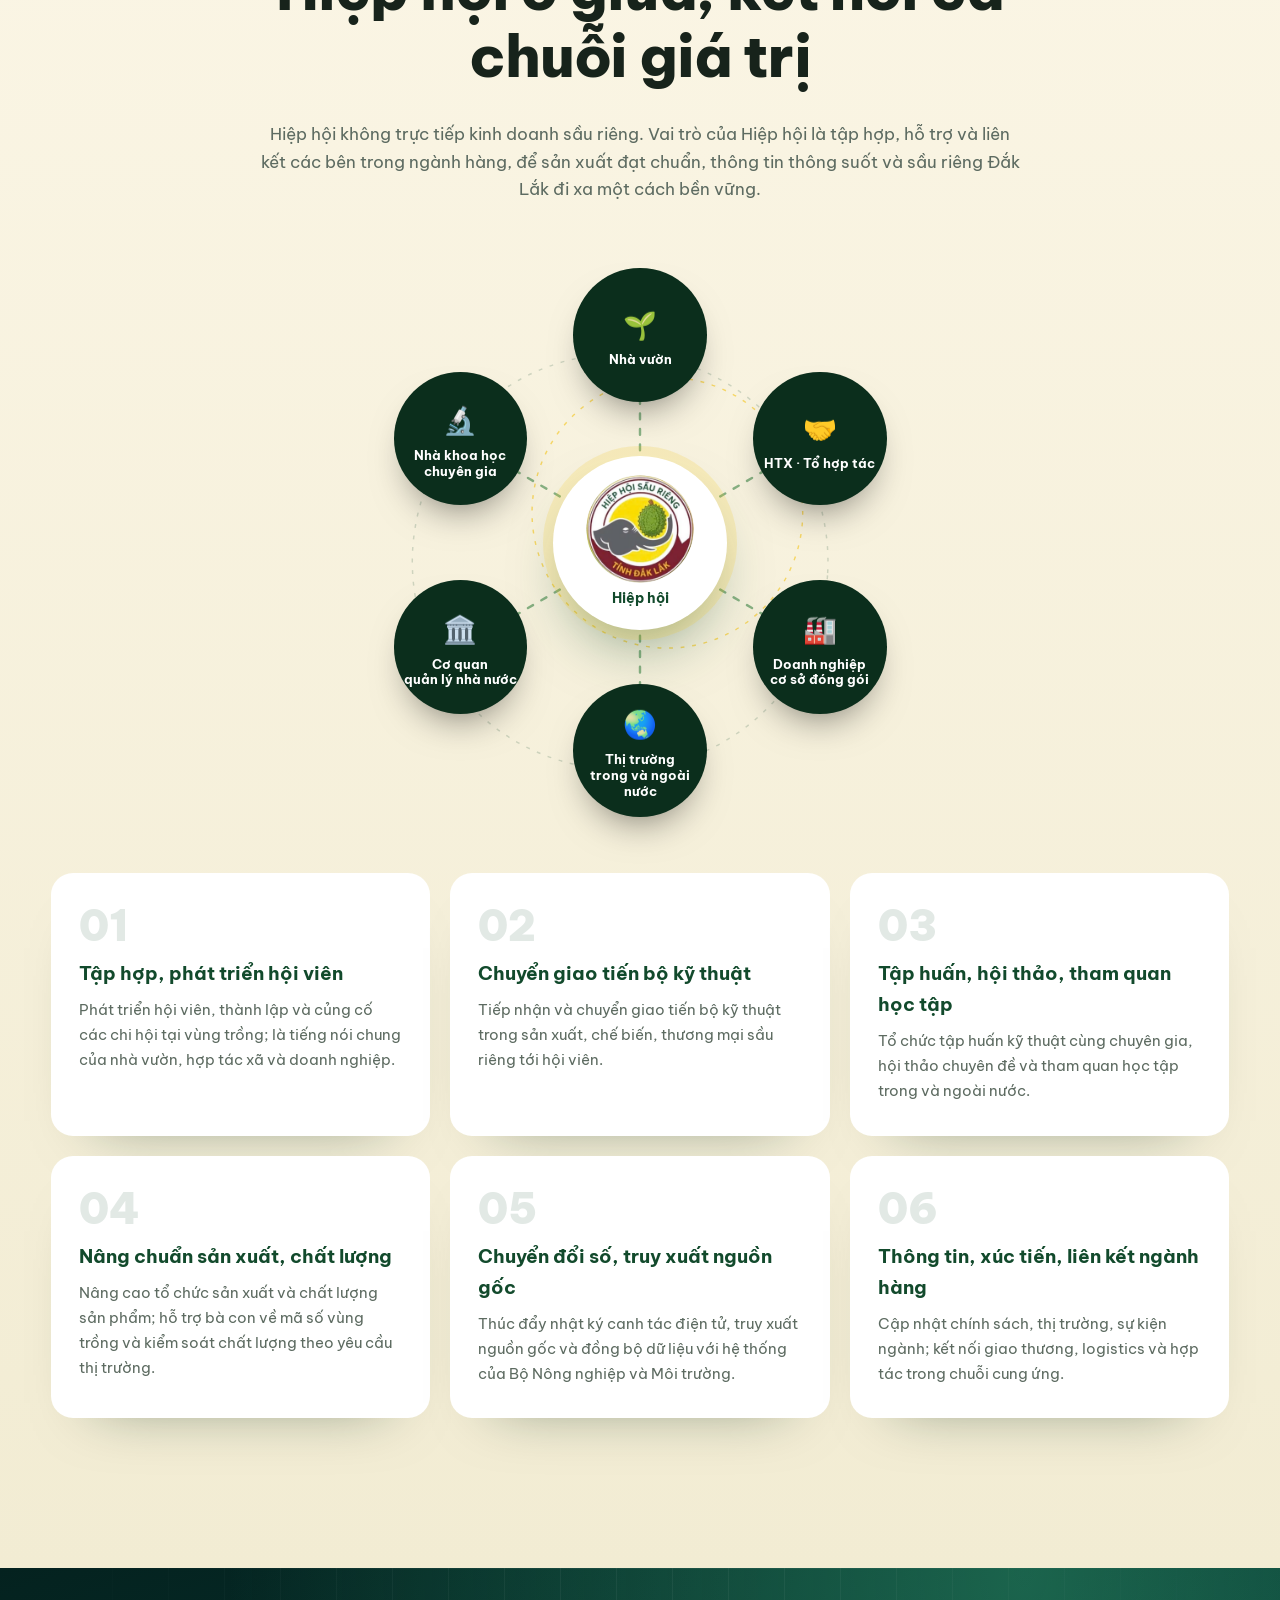
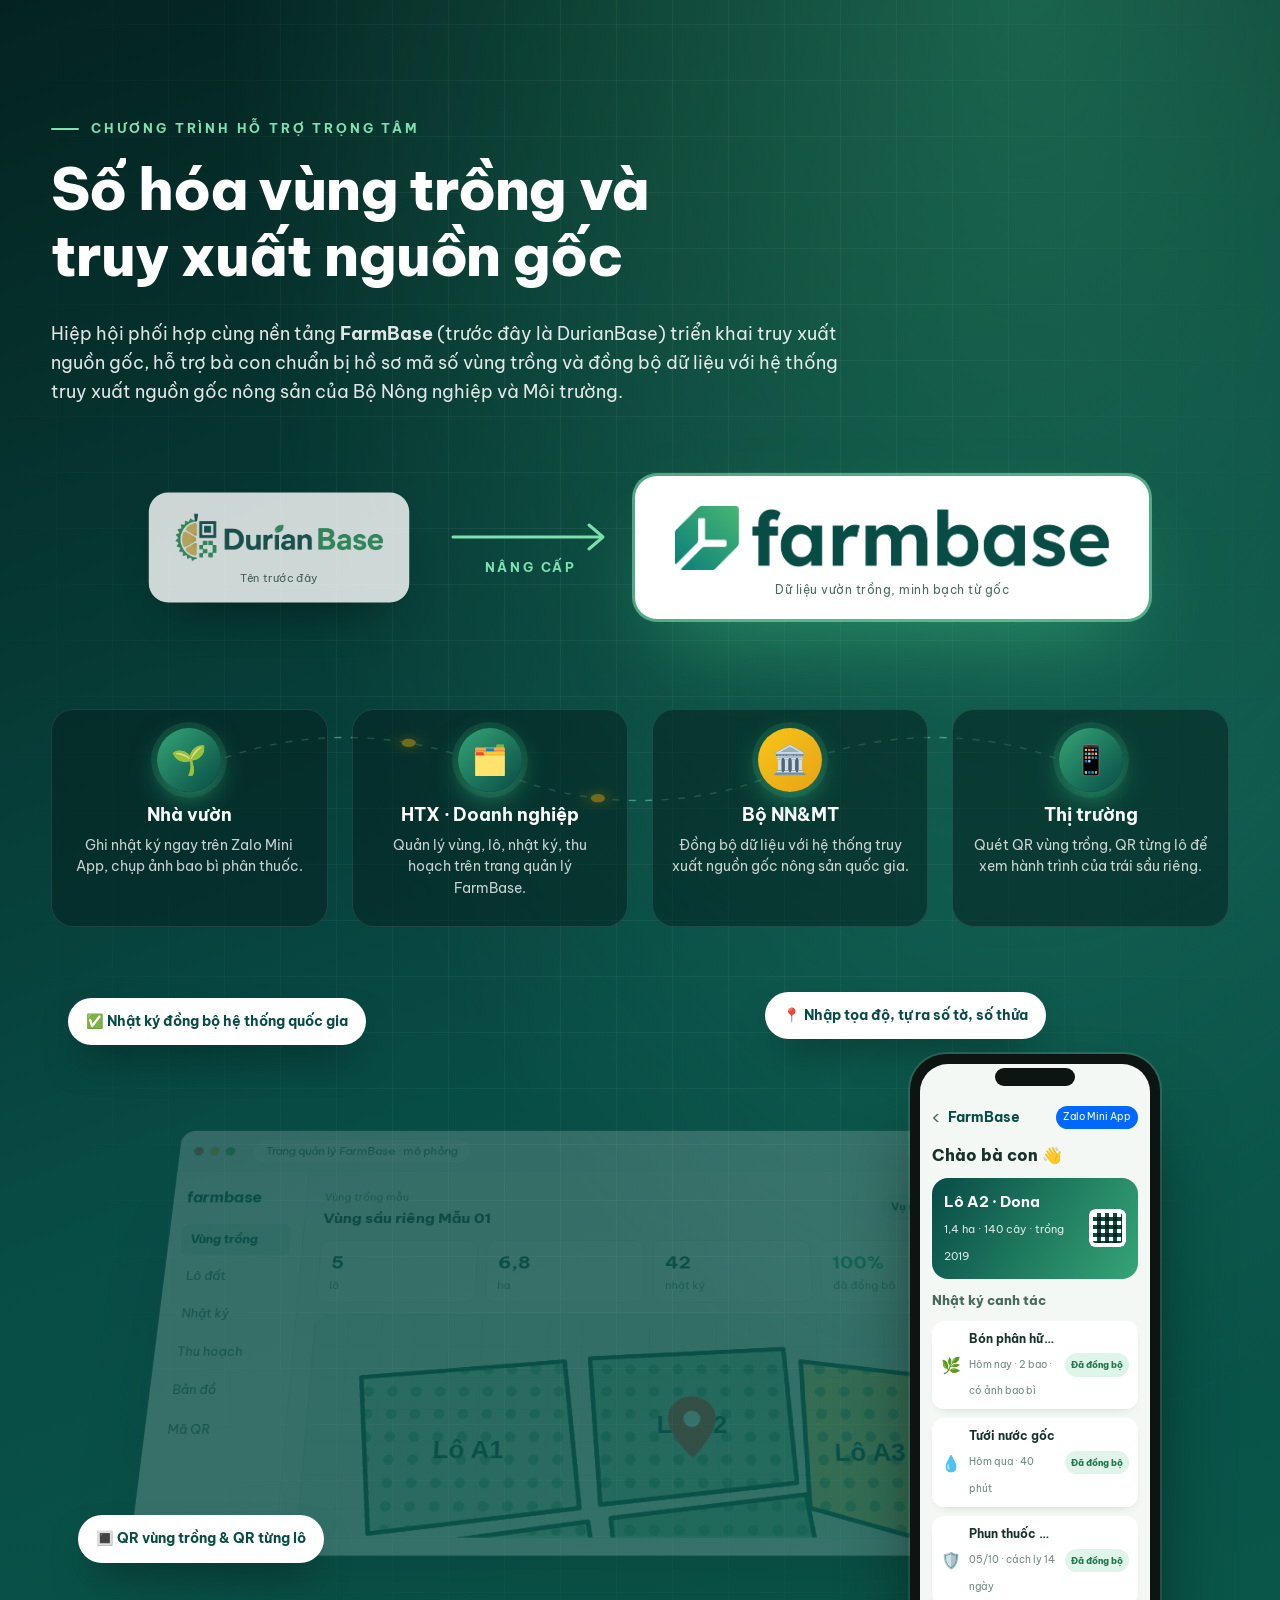
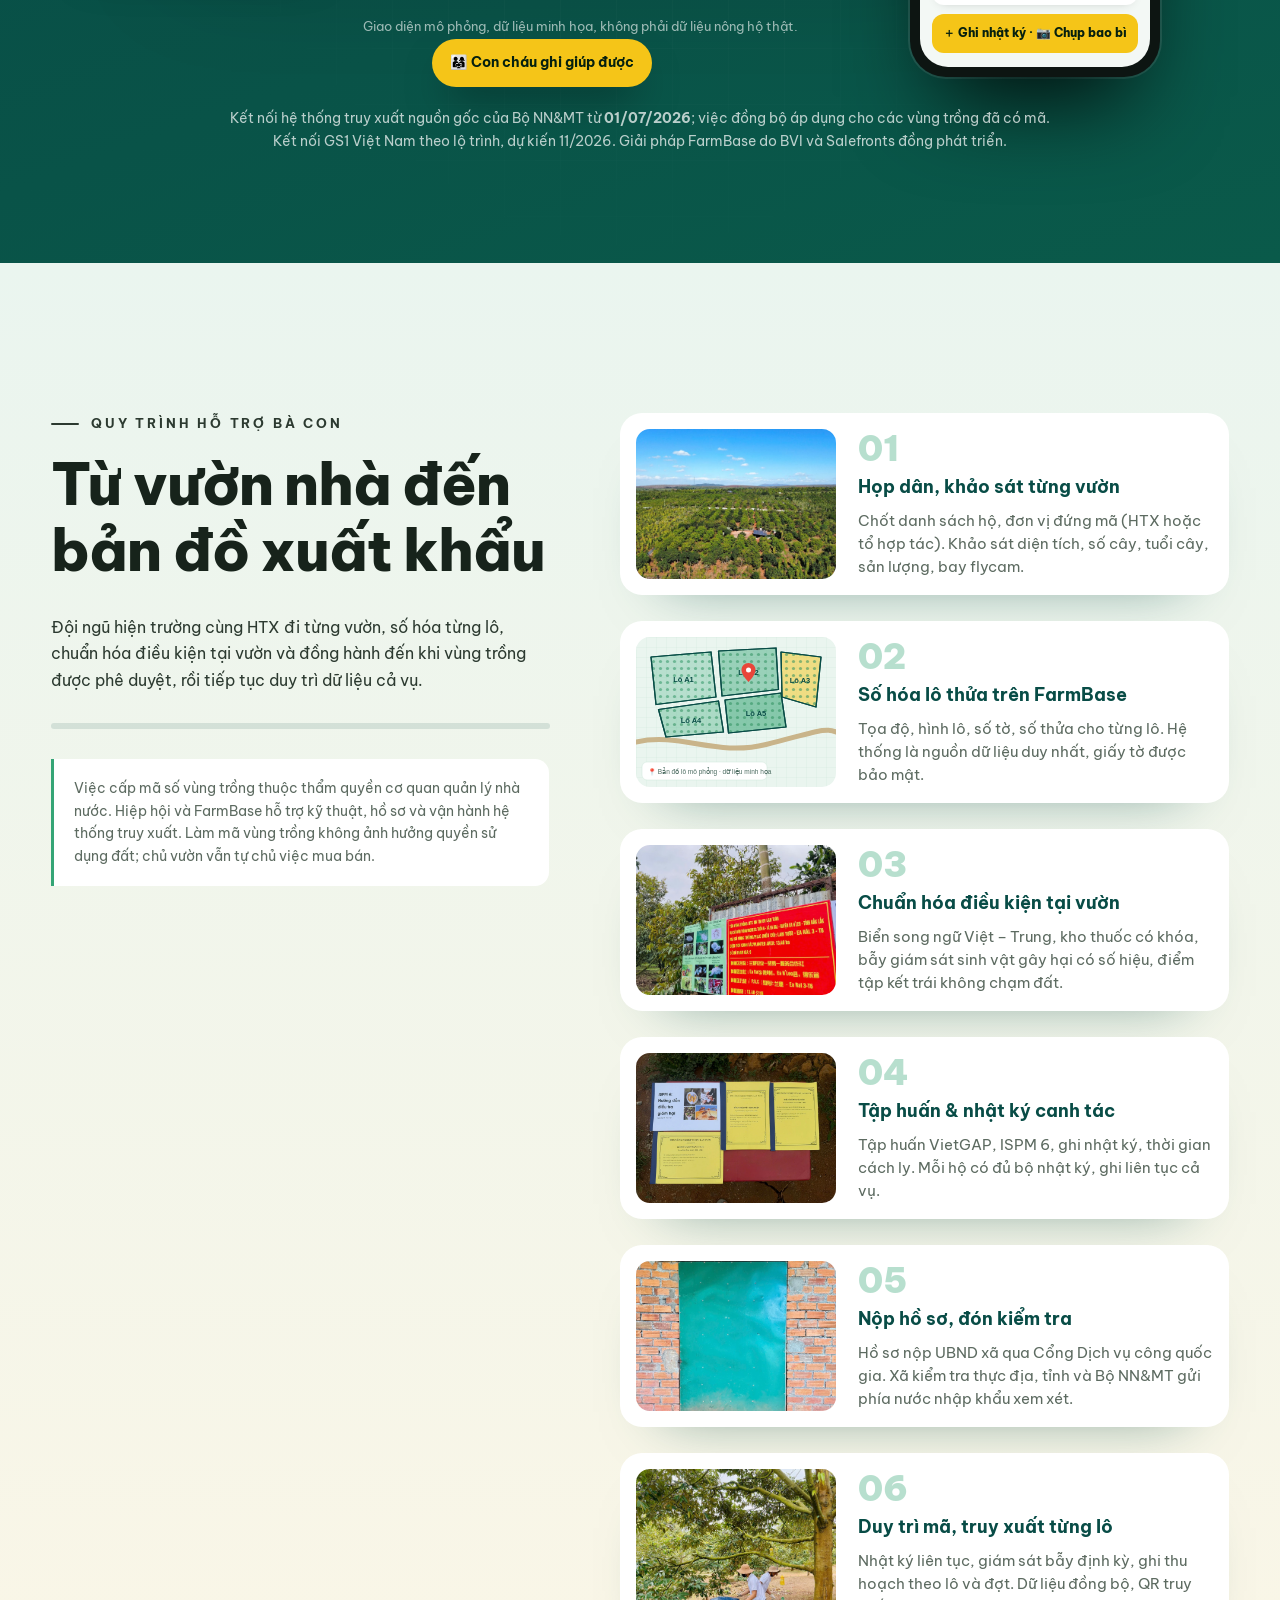
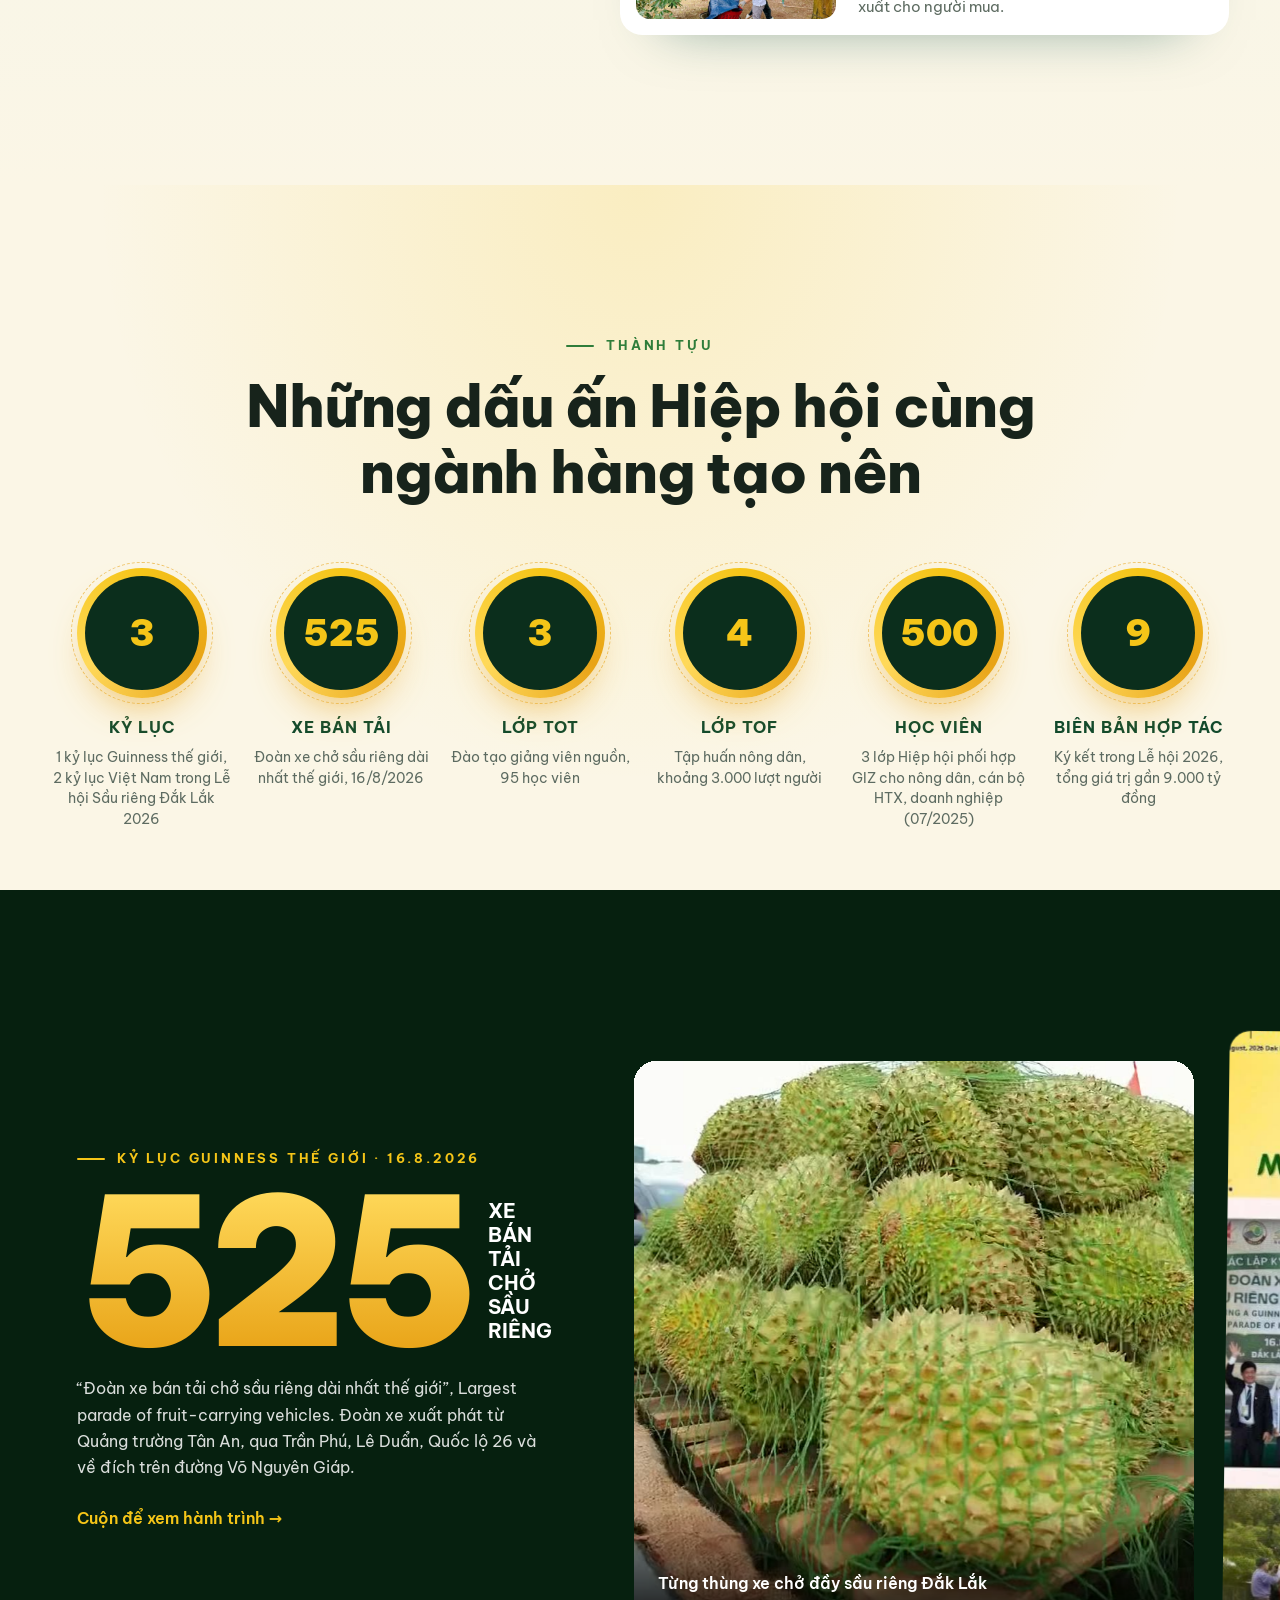
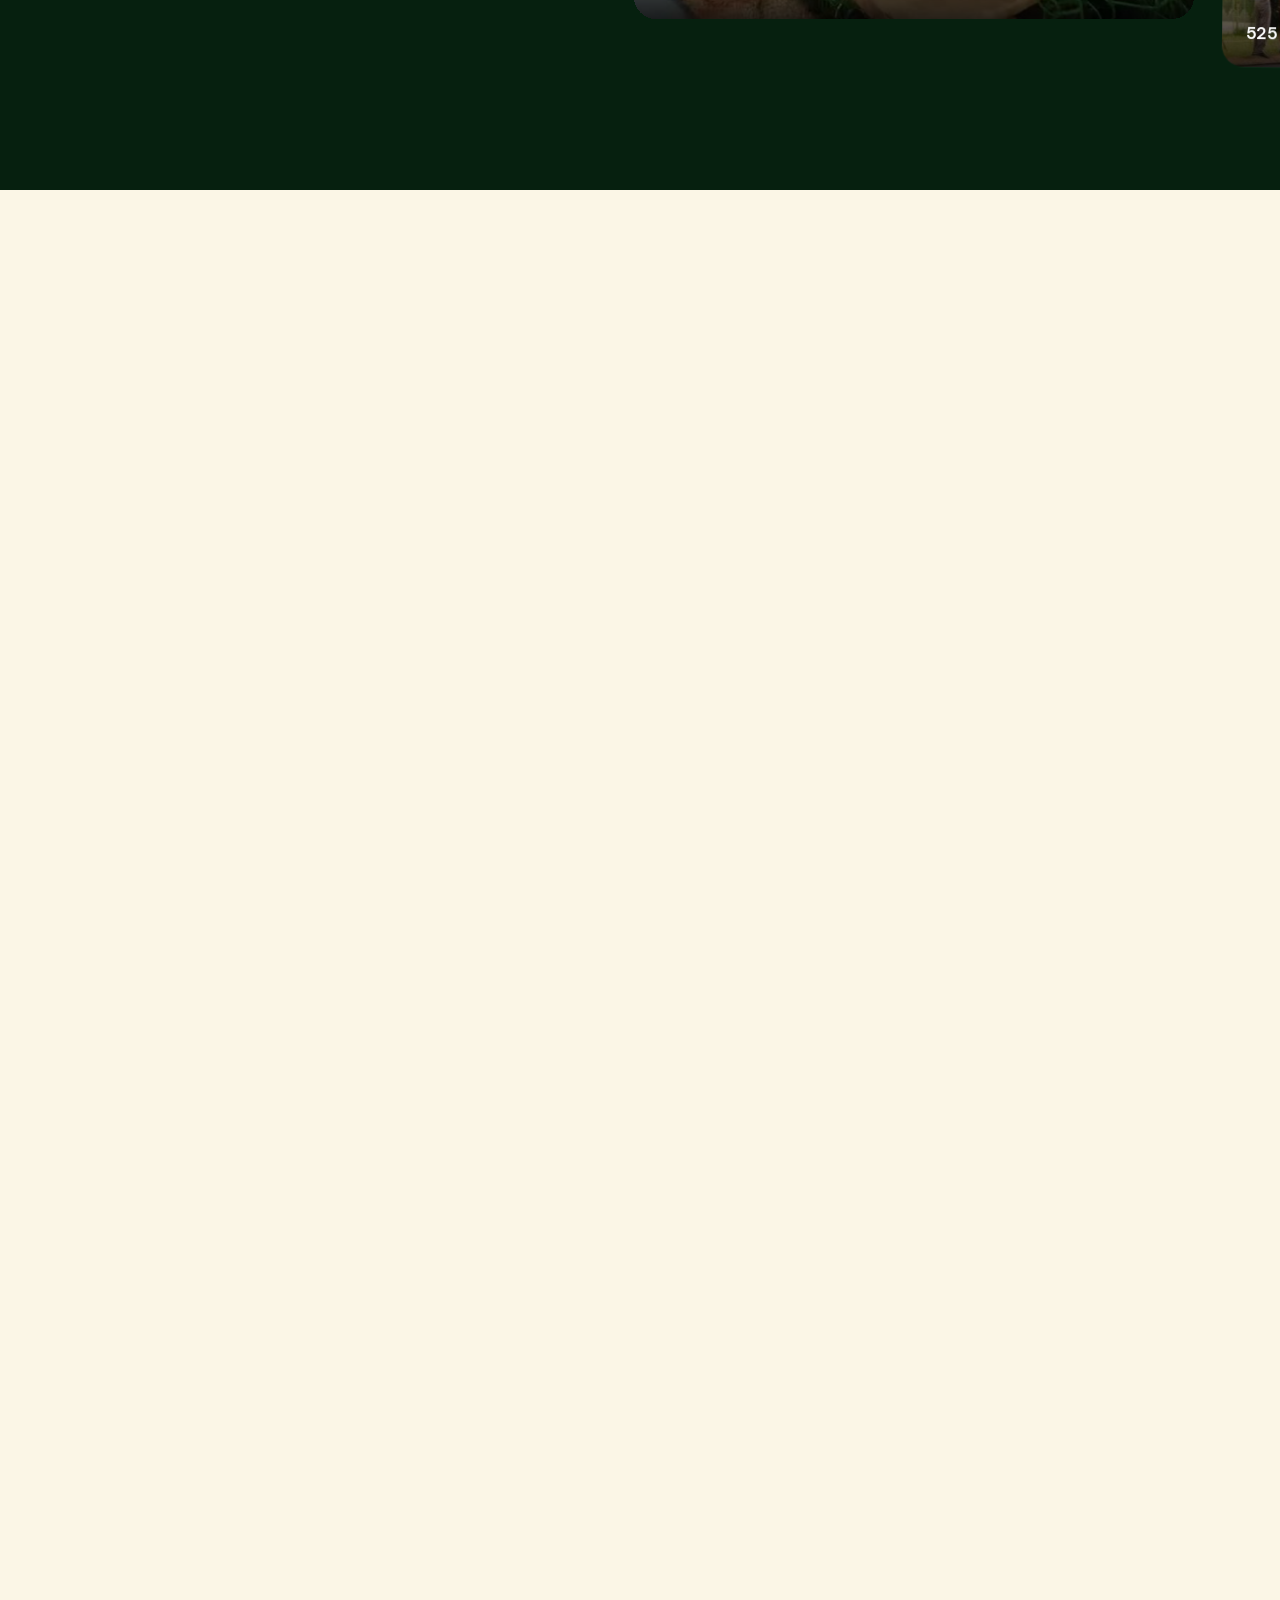
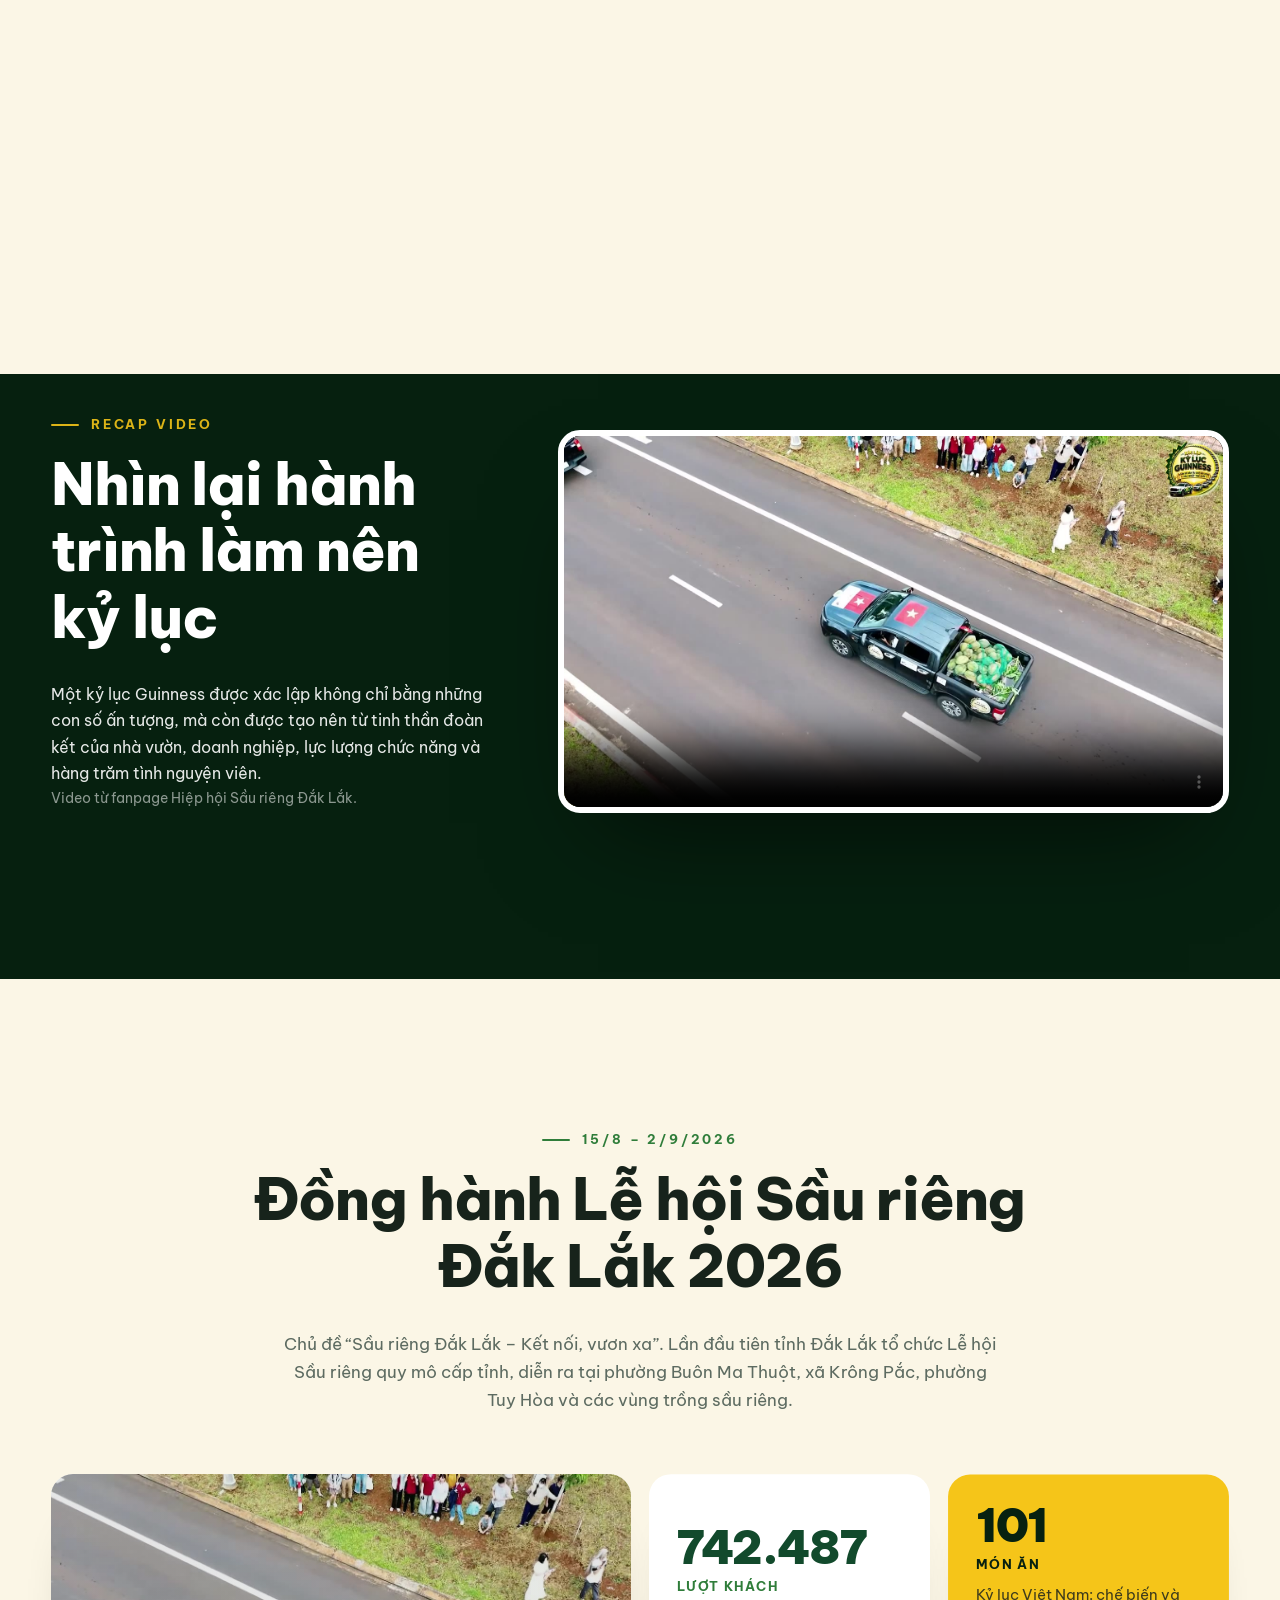
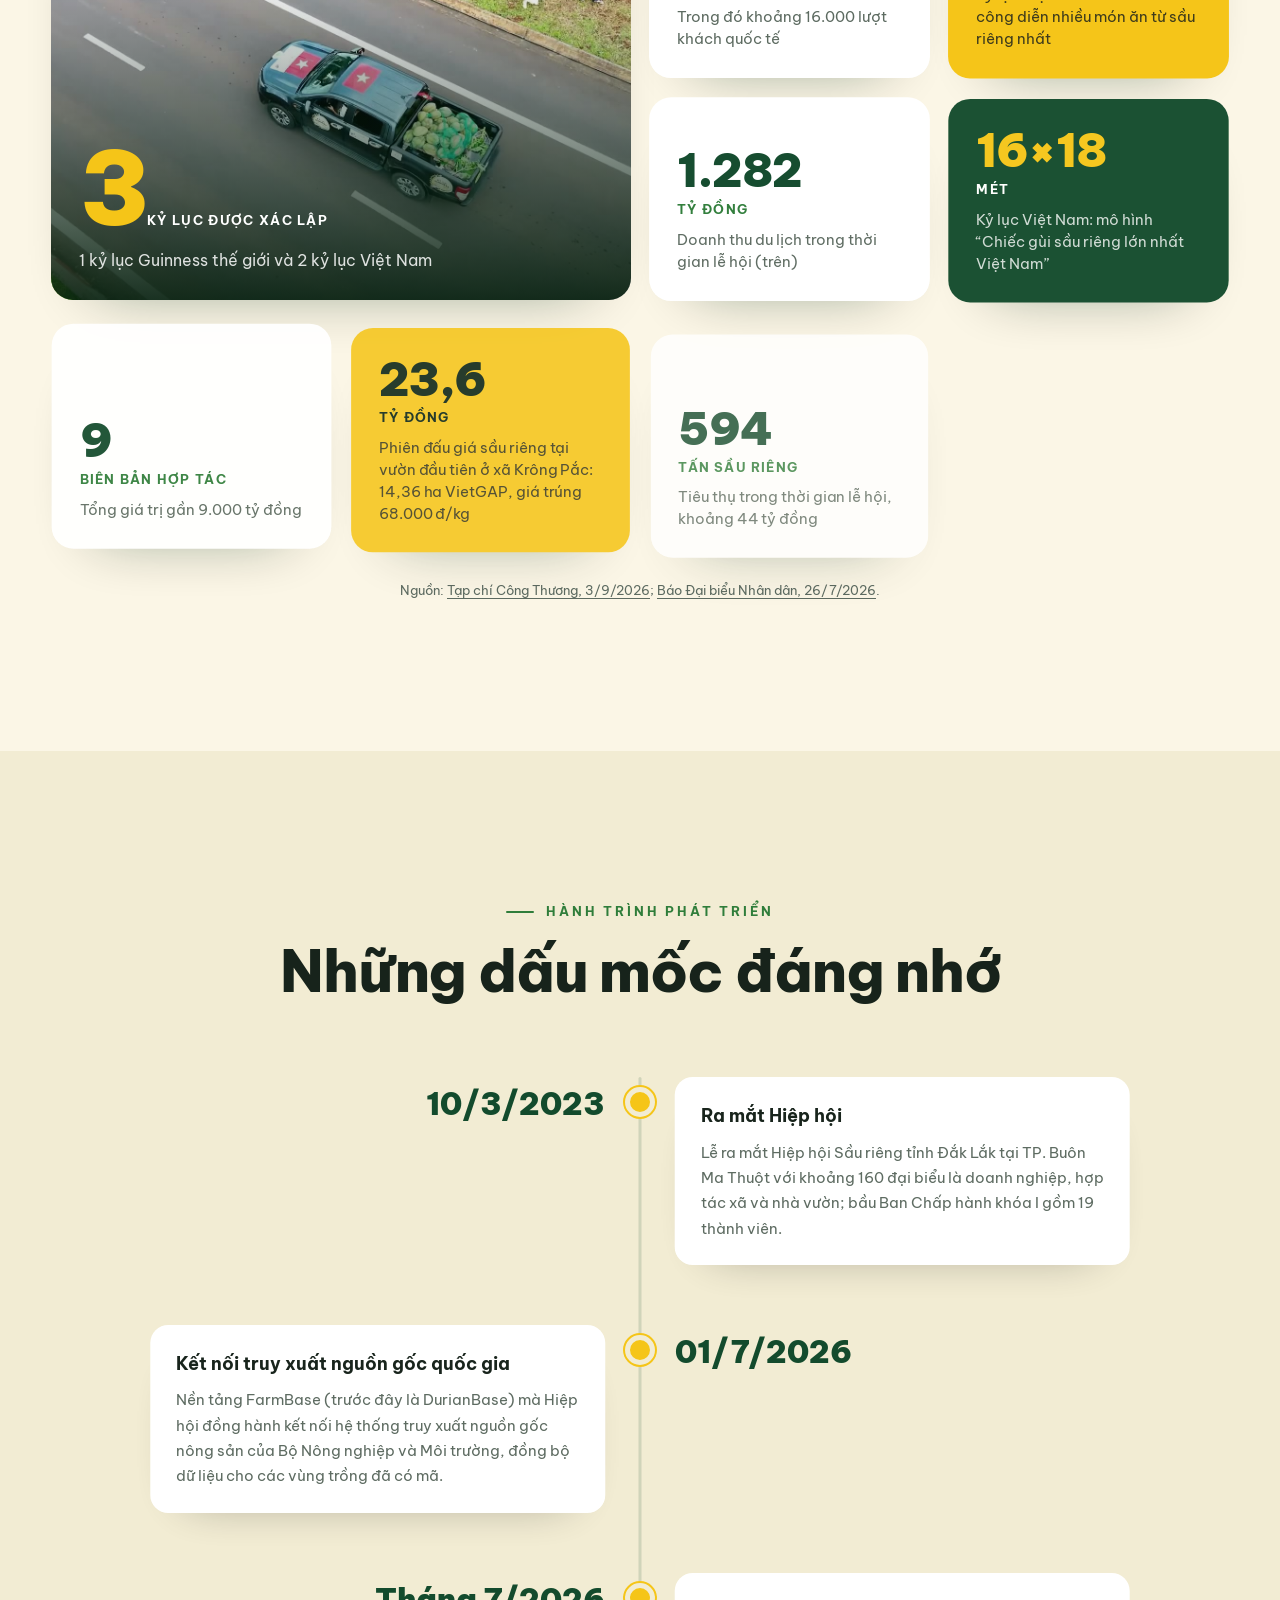
==== commit 31b83917: "Sắp xếp lại website theo chức năng nhiệm vụ, thành tựu, tin tức và hình ảnh hoạt động Co-Authored-By" ====
--- a/index.html
+++ b/index.html
@@ -39,12 +39,10 @@
   </a>
   <nav class="nav__links" id="navLinks">
     <a href="#gioi-thieu">Giới thiệu</a>
-    <a href="#linh-vuc">Lĩnh vực</a>
-    <a href="#truy-xuat">Truy xuất</a>
-    <a href="#ky-luc">Kỷ lục</a>
-    <a href="#tap-huan">Tập huấn</a>
-    <a href="#le-hoi">Lễ hội 2026</a>
-        <a href="#bao-chi">Báo chí</a>
+    <a href="#chuc-nang">Chức năng nhiệm vụ</a>
+    <a href="#thanh-tuu">Thành tựu</a>
+    <a href="#tin-tuc">Tin tức</a>
+    <a href="#hinh-anh">Hình ảnh</a>
     <a href="#lien-he" class="nav__cta">Liên hệ</a>
   </nav>
   <button class="nav__burger" id="burger" aria-label="Mở menu"><span></span><span></span></button>
@@ -66,10 +64,10 @@
       <span class="line gold"><span class="word">Sầu</span> <span class="word">riêng</span></span>
       <span class="line"><span class="word">Đắk</span> <span class="word">Lắk</span></span>
     </h1>
-    <p class="hero__lead">Kết nối &amp; Nâng tầm Sầu riêng Đắk Lắk. Nơi cập nhật chính sách, thị trường, sự kiện ngành sầu riêng tại Đắk Lắk và cả nước.</p>
+    <p class="hero__lead">Kết nối &amp; Nâng tầm Sầu riêng Đắk Lắk. Cầu nối giữa nhà vườn, hợp tác xã, doanh nghiệp, nhà khoa học và cơ quan quản lý, vì một ngành hàng sầu riêng phát triển bền vững.</p>
     <div class="hero__actions">
-      <a href="#ky-luc" class="btn btn--gold magnetic">Xem hành trình kỷ lục</a>
-      <a href="https://www.facebook.com/hiephoisauriengdaklak" target="_blank" rel="noopener" class="btn btn--ghost magnetic">Fanpage 13K người theo dõi</a>
+      <a href="#chuc-nang" class="btn btn--gold magnetic">Chức năng, nhiệm vụ</a>
+      <a href="#tin-tuc" class="btn btn--ghost magnetic">Tin tức hoạt động</a>
     </div>
   </div>
   <div class="hero__badge">
@@ -83,8 +81,8 @@
 <!-- MARQUEE -->
 <div class="marquee" aria-hidden="true">
   <div class="marquee__track">
-    <span>Kết nối</span><i>✦</i><span>Vươn xa</span><i>✦</i><span>Đất đỏ bazan</span><i>✦</i><span>Mã vùng trồng</span><i>✦</i><span>Truy xuất nguồn gốc</span><i>✦</i><span>Xuất khẩu bền vững</span><i>✦</i><span>Kỷ lục Guinness</span><i>✦</i>
-    <span>Kết nối</span><i>✦</i><span>Vươn xa</span><i>✦</i><span>Đất đỏ bazan</span><i>✦</i><span>Mã vùng trồng</span><i>✦</i><span>Truy xuất nguồn gốc</span><i>✦</i><span>Xuất khẩu bền vững</span><i>✦</i><span>Kỷ lục Guinness</span><i>✦</i>
+    <span>Liên kết ngành hàng</span><i>✦</i><span>Chuyển giao kỹ thuật</span><i>✦</i><span>Tập huấn nhà vườn</span><i>✦</i><span>Truy xuất nguồn gốc</span><i>✦</i><span>Mã số vùng trồng</span><i>✦</i><span>Phát triển bền vững</span><i>✦</i>
+    <span>Liên kết ngành hàng</span><i>✦</i><span>Chuyển giao kỹ thuật</span><i>✦</i><span>Tập huấn nhà vườn</span><i>✦</i><span>Truy xuất nguồn gốc</span><i>✦</i><span>Mã số vùng trồng</span><i>✦</i><span>Phát triển bền vững</span><i>✦</i>
   </div>
 </div>
 
@@ -99,9 +97,9 @@
     </div>
     <div class="about__text">
       <p class="eyebrow reveal">Về chúng tôi</p>
-      <h2 class="h2 split">Mắt xích vàng trong chuỗi cung ứng sầu riêng</h2>
+      <h2 class="h2 split">Cầu nối liên kết ngành hàng sầu riêng Đắk Lắk</h2>
       <p class="reveal">Hiệp hội Sầu riêng tỉnh Đắk Lắk ra mắt ngày <b>10/3/2023</b> tại TP. Buôn Ma Thuột. Đại hội đã bầu Ban Chấp hành khóa I (nhiệm kỳ 2023 – 2028) gồm <b>19 thành viên</b>.</p>
-      <p class="reveal">Hiệp hội tập hợp doanh nghiệp, hợp tác xã và nhà vườn, với định hướng phát triển hội viên, tiếp nhận và chuyển giao tiến bộ kỹ thuật trong sản xuất, chế biến, thương mại; tổ chức hội thảo, tập huấn kỹ thuật, tham quan học tập trong và ngoài nước; nâng cao tổ chức sản xuất và chất lượng sản phẩm.</p>
+      <p class="reveal">Là tổ chức xã hội nghề nghiệp, Hiệp hội tập hợp doanh nghiệp, hợp tác xã và nhà vườn, với định hướng phát triển hội viên, tiếp nhận và chuyển giao tiến bộ kỹ thuật trong sản xuất, chế biến, thương mại; tổ chức hội thảo, tập huấn kỹ thuật, tham quan học tập trong và ngoài nước; nâng cao tổ chức sản xuất và chất lượng sản phẩm.</p>
       <blockquote class="quote reveal">
         <p>“Đắk Lắk – mắt xích vàng trong chuỗi cung ứng sầu riêng toàn cầu. Đất đỏ bazan, khí hậu phù hợp cùng kinh nghiệm canh tác…”</p>
         <cite>Trích bài đăng fanpage Hiệp hội, 26/8/2026</cite>
@@ -114,36 +112,55 @@
   </div>
 </section>
 
-<!-- SERVICES -->
-<section class="section services" id="linh-vuc">
-  <div class="container">
-    <p class="eyebrow reveal center">Lĩnh vực đồng hành</p>
-    <h2 class="h2 split center">Ba trụ cột nâng tầm trái sầu riêng</h2>
-    <div class="services__grid">
-      <article class="card tilt">
-        <div class="card__icon">
-          <svg viewBox="0 0 64 64" fill="none" stroke="currentColor" stroke-width="2.4" stroke-linecap="round" stroke-linejoin="round"><rect x="10" y="14" width="44" height="30" rx="4"/><path d="M24 52h16M32 44v8"/><path class="draw" d="M18 36l8-8 6 5 12-12"/><circle cx="44" cy="21" r="2.5"/></svg>
-        </div>
-        <span class="card__num">01</span>
-        <h3>Chuyển đổi số nông nghiệp</h3>
-        <p>Số hóa vùng trồng, nhật ký canh tác và truy xuất nguồn gốc trên nền tảng FarmBase, đồng bộ với hệ thống của Bộ NN&amp;MT.</p>
-      </article>
-      <article class="card tilt">
-        <div class="card__icon">
-          <svg viewBox="0 0 64 64" fill="none" stroke="currentColor" stroke-width="2.4" stroke-linecap="round" stroke-linejoin="round"><path d="M32 56s-16-14-16-28a16 16 0 0132 0c0 14-16 28-16 28z"/><circle class="draw" cx="32" cy="28" r="6"/><path d="M8 58h48"/></svg>
-        </div>
-        <span class="card__num">02</span>
-        <h3>Mã vùng trồng &amp; QC xuất khẩu</h3>
-        <p>Hỗ trợ hồ sơ, duy trì mã số vùng trồng và kiểm soát chất lượng, đáp ứng yêu cầu của thị trường nhập khẩu.</p>
-      </article>
-      <article class="card tilt">
-        <div class="card__icon">
-          <svg viewBox="0 0 64 64" fill="none" stroke="currentColor" stroke-width="2.4" stroke-linecap="round" stroke-linejoin="round"><path d="M6 40h34V18H6z"/><path d="M40 26h10l8 8v6H40"/><circle cx="16" cy="46" r="5"/><circle cx="48" cy="46" r="5"/><path class="draw" d="M14 30l6-6 6 6M20 24v12"/></svg>
-        </div>
-        <span class="card__num">03</span>
-        <h3>Hỗ trợ logistics quốc tế</h3>
-        <p>Kết nối doanh nghiệp, cơ sở đóng gói và đối tác vận chuyển, đưa sầu riêng Đắk Lắk vươn xa tới thị trường quốc tế.</p>
-      </article>
+<!-- STATS -->
+<section class="section stats" id="so-lieu">
+  <div class="stats__bg" style="background-image:url(assets/img/doan-xe-tren-cao.jpg)"></div>
+  <div class="container">
+    <p class="eyebrow reveal center light">Bối cảnh ngành hàng</p>
+    <h2 class="h2 split center light">Vùng sầu riêng hàng đầu cả nước</h2>
+    <div class="stats__grid">
+      <div class="stat"><b data-count="41000" data-sep="1">0</b><span>ha</span><p>Diện tích sầu riêng toàn tỉnh (khoảng)</p></div>
+      <div class="stat"><b data-count="500000" data-sep="1">0</b><span>tấn</span><p>Sản lượng dự kiến niên vụ 2026 (gần)</p></div>
+      <div class="stat"><b data-count="280">0</b><span>mã</span><p>Mã số vùng trồng, khoảng 7.500 ha</p></div>
+      <div class="stat"><b data-count="41">0</b><span>cơ sở</span><p>Cơ sở đóng gói được phê duyệt xuất khẩu</p></div>
+      <div class="stat"><b data-count="1.1" data-dec="1">0</b><span>tỷ USD</span><p>Sầu riêng Đắk Lắk đóng góp vào kim ngạch xuất khẩu năm 2025 (khoảng)</p></div>
+    </div>
+    <p class="source light">Nguồn: phát biểu của Chủ tịch UBND tỉnh Đỗ Hữu Huy tại lễ khai mạc Lễ hội Sầu riêng Đắk Lắk, 15/8/2026, theo <a href="https://tapchicongthuong.vn/khai-mac-le-hoi-sau-rieng-dak-lak-nam-2026-542588.htm" target="_blank" rel="noopener">Tạp chí Công Thương</a>.</p>
+  </div>
+</section>
+
+<!-- FUNCTIONS -->
+<section class="section func" id="chuc-nang">
+  <div class="container">
+    <p class="eyebrow reveal center">Chức năng, nhiệm vụ</p>
+    <h2 class="h2 split center">Hiệp hội ở giữa, kết nối cả chuỗi giá trị</h2>
+    <p class="center reveal func__lead">Hiệp hội không trực tiếp kinh doanh sầu riêng. Vai trò của Hiệp hội là tập hợp, hỗ trợ và liên kết các bên trong ngành hàng, để sản xuất đạt chuẩn, thông tin thông suốt và sầu riêng Đắk Lắk đi xa một cách bền vững.</p>
+
+    <div class="hub" id="hub">
+      <svg class="hub__lines" viewBox="0 0 600 600" aria-hidden="true">
+        <circle cx="300" cy="300" r="215" class="hub__ring"/>
+        <circle cx="300" cy="300" r="140" class="hub__ring hub__ring--in"/>
+        <g class="hub__spokes">
+          <line x1="300" y1="300" x2="300" y2="85"/><line x1="300" y1="300" x2="486" y2="192"/><line x1="300" y1="300" x2="486" y2="408"/>
+          <line x1="300" y1="300" x2="300" y2="515"/><line x1="300" y1="300" x2="114" y2="408"/><line x1="300" y1="300" x2="114" y2="192"/>
+        </g>
+      </svg>
+      <div class="hub__center"><img src="assets/img/logo.png" alt="Logo Hiệp hội Sầu riêng tỉnh Đắk Lắk"><b>Hiệp hội</b></div>
+      <div class="hub__node n1"><i>🌱</i><b>Nhà vườn</b></div>
+      <div class="hub__node n2"><i>🤝</i><b>HTX · Tổ hợp tác</b></div>
+      <div class="hub__node n3"><i>🏭</i><b>Doanh nghiệp<br>cơ sở đóng gói</b></div>
+      <div class="hub__node n4"><i>🌏</i><b>Thị trường<br>trong và ngoài nước</b></div>
+      <div class="hub__node n5"><i>🏛️</i><b>Cơ quan<br>quản lý nhà nước</b></div>
+      <div class="hub__node n6"><i>🔬</i><b>Nhà khoa học<br>chuyên gia</b></div>
+    </div>
+
+    <div class="func__grid">
+      <article class="fcard tilt"><span class="fcard__num">01</span><h3>Tập hợp, phát triển hội viên</h3><p>Phát triển hội viên, thành lập và củng cố các chi hội tại vùng trồng; là tiếng nói chung của nhà vườn, hợp tác xã và doanh nghiệp.</p></article>
+      <article class="fcard tilt"><span class="fcard__num">02</span><h3>Chuyển giao tiến bộ kỹ thuật</h3><p>Tiếp nhận và chuyển giao tiến bộ kỹ thuật trong sản xuất, chế biến, thương mại sầu riêng tới hội viên.</p></article>
+      <article class="fcard tilt"><span class="fcard__num">03</span><h3>Tập huấn, hội thảo, tham quan học tập</h3><p>Tổ chức tập huấn kỹ thuật cùng chuyên gia, hội thảo chuyên đề và tham quan học tập trong và ngoài nước.</p></article>
+      <article class="fcard tilt"><span class="fcard__num">04</span><h3>Nâng chuẩn sản xuất, chất lượng</h3><p>Nâng cao tổ chức sản xuất và chất lượng sản phẩm; hỗ trợ bà con về mã số vùng trồng và kiểm soát chất lượng theo yêu cầu thị trường.</p></article>
+      <article class="fcard tilt"><span class="fcard__num">05</span><h3>Chuyển đổi số, truy xuất nguồn gốc</h3><p>Thúc đẩy nhật ký canh tác điện tử, truy xuất nguồn gốc và đồng bộ dữ liệu với hệ thống của Bộ Nông nghiệp và Môi trường.</p></article>
+      <article class="fcard tilt"><span class="fcard__num">06</span><h3>Thông tin, xúc tiến, liên kết ngành hàng</h3><p>Cập nhật chính sách, thị trường, sự kiện ngành; kết nối giao thương, logistics và hợp tác trong chuỗi cung ứng.</p></article>
     </div>
   </div>
 </section>
@@ -153,9 +170,9 @@
   <div class="fb__grid-bg" aria-hidden="true"></div>
   <div class="container">
     <div class="fb__head">
-      <p class="eyebrow reveal fb-eyebrow">Chuyển đổi số · Truy xuất nguồn gốc</p>
-      <h2 class="h2 split light">Minh bạch từ gốc, cho từng trái sầu riêng</h2>
-      <p class="fb__lead reveal">Hiệp hội đồng hành cùng nền tảng <b>FarmBase</b> triển khai truy xuất nguồn gốc, hỗ trợ bà con chuẩn bị hồ sơ mã số vùng trồng và đồng bộ dữ liệu với hệ thống truy xuất nguồn gốc nông sản của Bộ Nông nghiệp và Môi trường.</p>
+      <p class="eyebrow reveal fb-eyebrow">Chương trình hỗ trợ trọng tâm</p>
+      <h2 class="h2 split light">Số hóa vùng trồng và truy xuất nguồn gốc</h2>
+      <p class="fb__lead reveal">Hiệp hội phối hợp cùng nền tảng <b>FarmBase</b> (trước đây là DurianBase) triển khai truy xuất nguồn gốc, hỗ trợ bà con chuẩn bị hồ sơ mã số vùng trồng và đồng bộ dữ liệu với hệ thống truy xuất nguồn gốc nông sản của Bộ Nông nghiệp và Môi trường.</p>
     </div>
 
     <div class="evo" id="evo">
@@ -213,12 +230,6 @@
       <p class="mock__note">Giao diện mô phỏng, dữ liệu minh họa, không phải dữ liệu nông hộ thật.</p>
     </div>
 
-    <div class="fb__features">
-      <div class="feat"><h4>Zalo Mini App cho bà con</h4><p>Mở ngay trong Zalo, không cần cài thêm ứng dụng. Con cháu có thể được ủy quyền ghi giúp.</p></div>
-      <div class="feat"><h4>Nhật ký canh tác điện tử</h4><p>Chọn phân thuốc từ danh mục có hoạt chất, liều lượng, thời gian cách ly. Theo dõi trạng thái “cần đồng bộ / đã đồng bộ”.</p></div>
-      <div class="feat"><h4>Bản đồ lô &amp; hồ sơ</h4><p>Hình lô, tọa độ, diện tích, số cây, sản lượng. Xuất hồ sơ vùng trồng trực tiếp từ hệ thống.</p></div>
-      <div class="feat"><h4>Nhập liệu hàng loạt</h4><p>HTX nhập cả trăm nhật ký, thu hoạch bằng một file Excel mẫu, hệ thống báo dòng lỗi.</p></div>
-    </div>
     <p class="fb__note reveal">Kết nối hệ thống truy xuất nguồn gốc của Bộ NN&amp;MT từ <b>01/07/2026</b>; việc đồng bộ áp dụng cho các vùng trồng đã có mã. Kết nối GS1 Việt Nam theo lộ trình, dự kiến 11/2026. Giải pháp FarmBase do BVI và Salefronts đồng phát triển.</p>
   </div>
 </section>
@@ -227,7 +238,7 @@
 <section class="journey" id="ma-vung-trong">
   <div class="container journey__wrap">
     <div class="journey__side">
-      <p class="eyebrow reveal">Hỗ trợ bà con làm mã số vùng trồng</p>
+      <p class="eyebrow reveal">Quy trình hỗ trợ bà con</p>
       <h2 class="h2 split">Từ vườn nhà đến bản đồ xuất khẩu</h2>
       <p class="reveal">Đội ngũ hiện trường cùng HTX đi từng vườn, số hóa từng lô, chuẩn hóa điều kiện tại vườn và đồng hành đến khi vùng trồng được phê duyệt, rồi tiếp tục duy trì dữ liệu cả vụ.</p>
       <div class="journey__progress"><span id="jFill"></span></div>
@@ -242,26 +253,21 @@
       <article class="jstep"><img src="assets/img/thu-hoach.jpg" alt="Thu hoạch sầu riêng theo quy trình" loading="lazy"><div><span>06</span><h3>Duy trì mã, truy xuất từng lô</h3><p>Nhật ký liên tục, giám sát bẫy định kỳ, ghi thu hoạch theo lô và đợt. Dữ liệu đồng bộ, QR truy xuất cho người mua.</p></div></article>
     </div>
   </div>
-  <div class="container fb__cta reveal">
-    <div><b>Bà con, HTX cần hỗ trợ làm mã vùng trồng hoặc dùng FarmBase?</b><span>Đầu mối hỗ trợ FarmBase: Ngọc · 0911 423 839 (Zalo) · info@bvi.vn</span></div>
-    <div class="fb__cta-btns"><a class="btn btn--gold magnetic" href="https://zalo.me/0911423839" target="_blank" rel="noopener">Nhắn Zalo</a><a class="btn btn--dark magnetic" href="https://farmbase.vn" target="_blank" rel="noopener">farmbase.vn</a></div>
-  </div>
-</section>
-
-<!-- STATS -->
-<section class="section stats" id="so-lieu">
-  <div class="stats__bg" style="background-image:url(assets/img/doan-xe-tren-cao.jpg)"></div>
-  <div class="container">
-    <p class="eyebrow reveal center light">Sầu riêng Đắk Lắk qua những con số</p>
-    <h2 class="h2 split center light">Vùng sầu riêng hàng đầu cả nước</h2>
-    <div class="stats__grid">
-      <div class="stat"><b data-count="41000" data-sep="1">0</b><span>ha</span><p>Diện tích sầu riêng toàn tỉnh (khoảng)</p></div>
-      <div class="stat"><b data-count="500000" data-sep="1">0</b><span>tấn</span><p>Sản lượng dự kiến niên vụ 2026 (gần)</p></div>
-      <div class="stat"><b data-count="280">0</b><span>mã</span><p>Mã số vùng trồng, khoảng 7.500 ha</p></div>
-      <div class="stat"><b data-count="41">0</b><span>cơ sở</span><p>Cơ sở đóng gói được phê duyệt xuất khẩu</p></div>
-      <div class="stat"><b data-count="1.1" data-dec="1">0</b><span>tỷ USD</span><p>Sầu riêng Đắk Lắk đóng góp vào kim ngạch xuất khẩu năm 2025 (khoảng)</p></div>
-    </div>
-    <p class="source light">Nguồn: phát biểu của Chủ tịch UBND tỉnh Đỗ Hữu Huy tại lễ khai mạc Lễ hội Sầu riêng Đắk Lắk, 15/8/2026, theo <a href="https://tapchicongthuong.vn/khai-mac-le-hoi-sau-rieng-dak-lak-nam-2026-542588.htm" target="_blank" rel="noopener">Tạp chí Công Thương</a>.</p>
+</section>
+
+<!-- ACHIEVEMENTS -->
+<section class="section ach" id="thanh-tuu">
+  <div class="container">
+    <p class="eyebrow reveal center">Thành tựu</p>
+    <h2 class="h2 split center">Những dấu ấn Hiệp hội cùng ngành hàng tạo nên</h2>
+    <div class="medals">
+      <div class="medal"><div class="medal__ring"><b data-count="3">0</b></div><h4>Kỷ lục</h4><p>1 kỷ lục Guinness thế giới, 2 kỷ lục Việt Nam trong Lễ hội Sầu riêng Đắk Lắk 2026</p></div>
+      <div class="medal"><div class="medal__ring"><b data-count="525">0</b></div><h4>Xe bán tải</h4><p>Đoàn xe chở sầu riêng dài nhất thế giới, 16/8/2026</p></div>
+      <div class="medal"><div class="medal__ring"><b data-count="3">0</b></div><h4>Lớp ToT</h4><p>Đào tạo giảng viên nguồn, 95 học viên</p></div>
+      <div class="medal"><div class="medal__ring"><b data-count="4">0</b></div><h4>Lớp ToF</h4><p>Tập huấn nông dân, khoảng 3.000 lượt người</p></div>
+      <div class="medal"><div class="medal__ring"><b data-count="500">0</b></div><h4>Học viên</h4><p>3 lớp Hiệp hội phối hợp GIZ cho nông dân, cán bộ HTX, doanh nghiệp (07/2025)</p></div>
+      <div class="medal"><div class="medal__ring"><b data-count="9">0</b></div><h4>Biên bản hợp tác</h4><p>Ký kết trong Lễ hội 2026, tổng giá trị gần 9.000 tỷ đồng</p></div>
+    </div>
   </div>
 </section>
 
@@ -309,7 +315,7 @@
 <section class="section festival" id="le-hoi">
   <div class="container">
     <p class="eyebrow reveal center">15/8 – 2/9/2026</p>
-    <h2 class="h2 split center">Lễ hội Sầu riêng Đắk Lắk 2026</h2>
+    <h2 class="h2 split center">Đồng hành Lễ hội Sầu riêng Đắk Lắk 2026</h2>
     <p class="festival__theme reveal center">Chủ đề “Sầu riêng Đắk Lắk – Kết nối, vươn xa”. Lần đầu tiên tỉnh Đắk Lắk tổ chức Lễ hội Sầu riêng quy mô cấp tỉnh, diễn ra tại phường Buôn Ma Thuột, xã Krông Pắc, phường Tuy Hòa và các vùng trồng sầu riêng.</p>
 
     <div class="bento">
@@ -329,7 +335,7 @@
 <!-- TIMELINE -->
 <section class="section timeline" id="hanh-trinh">
   <div class="container">
-    <p class="eyebrow reveal center">Hành trình</p>
+    <p class="eyebrow reveal center">Hành trình phát triển</p>
     <h2 class="h2 split center">Những dấu mốc đáng nhớ</h2>
     <div class="tl">
       <div class="tl__line"><span id="tlFill"></span></div>
@@ -373,38 +379,32 @@
   </div>
 </section>
 
-<!-- TRAINING -->
-<section class="section training" id="tap-huan">
-  <div class="container">
-    <p class="eyebrow reveal center">Tập huấn kỹ thuật</p>
-    <h2 class="h2 split center">Cùng bà con và chuyên gia trên từng vườn</h2>
-    <p class="center reveal training__lead">Những lớp tập huấn tại hội trường và ngay tại vườn giúp bà con nắm quy trình canh tác an toàn, ghi nhật ký điện tử và đáp ứng yêu cầu của thị trường nhập khẩu.</p>
-
-    <div class="train__stats">
-      <div class="tstat"><b data-count="3">0</b><span>lớp ToT</span><p>Đào tạo giảng viên nguồn, 95 học viên</p></div>
-      <div class="tstat"><b data-count="4">0</b><span>lớp ToF</span><p>Tập huấn nông dân, khoảng 3.000 lượt người</p></div>
-      <div class="tstat"><b data-count="500">0</b><span>học viên</span><p>3 lớp Hiệp hội phối hợp GIZ cho nông dân, cán bộ HTX, doanh nghiệp (07/2025)</p></div>
-      <div class="tstat"><b data-count="100">0</b><span>%</span><p>Nông hộ vùng trồng 07, HTX NN Xanh Krông Pắc, tự cài ứng dụng và ghi nhật ký</p></div>
-    </div>
-
-    <div class="programs">
-      <article class="prog reveal"><div class="prog__date">05/2026</div><h3>Lớp ToT cùng Hiệp hội</h3><p>Đào tạo đội ngũ nòng cốt hướng dẫn bà con ghi nhật ký canh tác, truy xuất nguồn gốc trên FarmBase, trong khuôn khổ dự án hợp tác với GIZ.</p></article>
-      <article class="prog reveal"><div class="prog__date">07/2026</div><h3>Hội nghị truy xuất nguồn gốc sầu riêng tại xã Quảng Phú</h3><p>Phổ biến yêu cầu truy xuất, nhật ký điện tử và cách duy trì mã vùng trồng cho nông dân, HTX trên địa bàn.</p></article>
-      <article class="prog reveal"><div class="prog__date">10/2026</div><h3>Tập huấn chống sượng, kiểm soát cadimi tại Krông Pắc</h3><p>Chuyên gia hướng dẫn kỹ thuật nâng chất lượng trái. Hiệp hội bàn giao tài khoản truy xuất nguồn gốc cho UBND xã Krông Pắc.</p></article>
-      <article class="prog reveal"><div class="prog__date">Tại vườn</div><h3>Nội dung mỗi lớp tại vùng trồng</h3><p>VietGAP · ghi nhật ký · nguyên tắc 4 đúng · thời gian cách ly · ISPM 6, điều tra 5 điểm chéo góc · sinh vật gây hại phía nhập khẩu quan tâm · duy trì mã.</p></article>
-    </div>
-
-    <div class="tstrip" aria-label="Hình ảnh tại vùng trồng">
-      <div class="tstrip__track">
-        <figure><img src="assets/img/tai-lieu-ispm6.jpg" alt="Tài liệu hướng dẫn ISPM 6 và nhật ký" loading="lazy"><figcaption>Tài liệu ISPM 6, sổ nhật ký</figcaption></figure>
-        <figure><img src="assets/img/bay-con-trung.jpg" alt="Bẫy giám sát côn trùng treo trên cây sầu riêng" loading="lazy"><figcaption>Bẫy giám sát sinh vật gây hại</figcaption></figure>
-        <figure><img src="assets/img/bien-song-ngu.jpg" alt="Biển vùng trồng song ngữ" loading="lazy"><figcaption>Biển vùng trồng song ngữ</figcaption></figure>
-        <figure><img src="assets/img/binh-phun.jpg" alt="Bình phun thuốc trong vườn sầu riêng" loading="lazy"><figcaption>Thiết bị phun đúng quy cách</figcaption></figure>
-        <figure><img src="assets/img/kho-thuoc.jpg" alt="Kho thuốc có khóa và biển song ngữ" loading="lazy"><figcaption>Kho thuốc có khóa</figcaption></figure>
-        <figure><img src="assets/img/thu-hoach.jpg" alt="Thu hoạch sầu riêng" loading="lazy"><figcaption>Thu hoạch đúng quy trình</figcaption></figure>
-        <figure><img src="assets/img/xe-lanh.jpg" alt="Vận chuyển sầu riêng lên xe lạnh" loading="lazy"><figcaption>Vận chuyển bằng xe lạnh</figcaption></figure>
-        <figure><img src="assets/img/vuon-flycam.jpg" alt="Vùng trồng nhìn từ trên cao" loading="lazy"><figcaption>Vùng trồng từ flycam</figcaption></figure>
-      </div>
+<!-- NEWS -->
+<section class="section news" id="tin-tuc">
+  <div class="container">
+    <p class="eyebrow reveal center">Tin tức · Bài viết</p>
+    <h2 class="h2 split center">Hoạt động của Hiệp hội</h2>
+    <div class="tabs" id="newsTabs" role="tablist">
+      <button class="on" data-f="all">Tất cả</button><button data-f="su-kien">Sự kiện</button><button data-f="hoi-nghi">Hội nghị</button><button data-f="tap-huan">Tập huấn</button><button data-f="hoat-dong">Hoạt động</button><button data-f="bao-chi">Báo chí</button>
+      <span class="tabs__pill"></span>
+    </div>
+    <div class="news__grid" id="newsGrid">
+      <article class="ncard feature" data-cat="su-kien"><div class="ncard__img"><img src="assets/img/525-xe.jpg" alt="" loading="lazy"></div><div class="ncard__body"><div class="ncard__meta"><span class="ncard__cat">Sự kiện</span><time>16/8/2026</time></div><h3>Xác lập kỷ lục Guinness “Đoàn xe bán tải chở sầu riêng dài nhất thế giới”</h3><p>525 xe bán tải chở sầu riêng diễu hành từ Quảng trường Tân An, qua Trần Phú, Lê Duẩn, Quốc lộ 26 và về đích trên đường Võ Nguyên Giáp.</p><a class="ncard__more" href="https://tienphong.vn/doan-xe-cho-sau-rieng-doc-nhat-vo-nhi-tai-dak-lak-post1868357.tpo" target="_blank" rel="noopener">Đọc trên Báo Tiền Phong →</a></div></article>
+      <article class="ncard" data-cat="tap-huan"><div class="ncard__img ncard__img--icon"><span>🧪</span></div><div class="ncard__body"><div class="ncard__meta"><span class="ncard__cat">Tập huấn</span><time>10/2026</time></div><h3>Tập huấn chống sượng, kiểm soát cadimi tại Krông Pắc</h3><p>Chuyên gia hướng dẫn kỹ thuật nâng chất lượng trái cho bà con. Hiệp hội bàn giao tài khoản truy xuất nguồn gốc cho UBND xã Krông Pắc.</p><button class="ncard__more" type="button">Xem chi tiết →</button></div><div class="ncard__full" hidden><h3>Tập huấn chống sượng, kiểm soát cadimi tại Krông Pắc</h3><time>10/2026</time><p>Lớp tập huấn tập trung vào kỹ thuật hạn chế sượng trái và kiểm soát cadimi, hai vấn đề chất lượng được thị trường quan tâm. Trong khuôn khổ chương trình, Hiệp hội bàn giao tài khoản hệ thống truy xuất nguồn gốc cho UBND xã Krông Pắc để địa phương cùng theo dõi dữ liệu vùng trồng.</p><p class="src">Báo chí ghi nhận: Tạp chí Hữu Cơ Việt Nam, 28/10/2026.</p></div></article>
+      <article class="ncard" data-cat="bao-chi"><div class="ncard__img"><img src="assets/img/vuon-flycam.jpg" alt="" loading="lazy"></div><div class="ncard__body"><div class="ncard__meta"><span class="ncard__cat">Báo chí</span><time>22/9/2026</time></div><h3>Giám đốc HTX sầu riêng nói tiếng Anh “như gió” ở Đắk Lắk</h3><p>Câu chuyện về người đứng đầu một hợp tác xã sầu riêng tại Đắk Lắk, được fanpage Hiệp hội chia sẻ lại.</p><a class="ncard__more" href="https://www.facebook.com/share/v/19J2FHHi5D/" target="_blank" rel="noopener">Xem video Báo NN&MT →</a></div></article>
+      <article class="ncard" data-cat="hoat-dong"><div class="ncard__img"><img src="assets/img/nha-tai-tro.jpg" alt="" loading="lazy"></div><div class="ncard__body"><div class="ncard__meta"><span class="ncard__cat">Hoạt động</span><time>4/9/2026</time></div><h3>Lời cảm ơn tới các nhà tài trợ, đơn vị đồng hành Lễ hội</h3><p>Ban Tổ chức Lễ hội Sầu riêng Đắk Lắk 2026 gửi lời cảm ơn chân thành tới các nhà tài trợ và đơn vị đã đồng hành, góp phần vào thành công của Lễ hội.</p><button class="ncard__more" type="button">Xem chi tiết →</button></div><div class="ncard__full" hidden><h3>Lời cảm ơn tới các nhà tài trợ, đơn vị đồng hành</h3><time>4/9/2026</time><img src="assets/img/nha-tai-tro.jpg" alt="Nhà tài trợ Lễ hội Sầu riêng Đắk Lắk 2026"><p>Ban Tổ chức Lễ hội Sầu riêng Đắk Lắk 2026 gửi lời cảm ơn chân thành và sâu sắc tới Quý nhà tài trợ, đơn vị đồng hành đã hỗ trợ và đóng góp cho thành công của Lễ hội.</p><p class="src">Nguồn: fanpage Hiệp hội Sầu riêng Đắk Lắk.</p></div></article>
+      <article class="ncard" data-cat="bao-chi"><div class="ncard__img"><img src="assets/img/video-25.jpg" alt="" loading="lazy"></div><div class="ncard__body"><div class="ncard__meta"><span class="ncard__cat">Báo chí</span><time>3/9/2026</time></div><h3>Lễ hội Sầu riêng Đắk Lắk 2026 tạo sức lan tỏa, mở rộng kết nối thị trường</h3><p>Tổng kết Lễ hội: khoảng 750.000 lượt khách, 3 kỷ lục, 9 biên bản hợp tác với tổng giá trị gần 9.000 tỷ đồng.</p><a class="ncard__more" href="https://tapchicongthuong.vn/le-hoi-sau-rieng-dak-lak-2026-tao-suc-lan-toa--mo-rong-ket-noi-thi-truong-546882.htm" target="_blank" rel="noopener">Đọc trên Tạp chí Công Thương →</a></div></article>
+      <article class="ncard" data-cat="hoi-nghi"><div class="ncard__img"><img src="assets/img/toa-dam-tien-phong.jpg" alt="" loading="lazy"></div><div class="ncard__body"><div class="ncard__meta"><span class="ncard__cat">Hội nghị</span><time>Tháng 8/2026</time></div><h3>Tọa đàm “Gỡ điểm nghẽn ngành hàng sầu riêng – Kiến tạo xuất khẩu bền vững”</h3><p>Báo Tiền Phong tổ chức tại Đắk Lắk, với sự tham gia của cơ quan hải quan, kiểm dịch và Hiệp hội.</p><button class="ncard__more" type="button">Xem chi tiết →</button></div><div class="ncard__full" hidden><h3>Tọa đàm “Gỡ điểm nghẽn ngành hàng sầu riêng – Kiến tạo xuất khẩu bền vững”</h3><time>Tháng 8/2026</time><img src="assets/img/toa-dam-tien-phong.jpg" alt="Tọa đàm do Báo Tiền Phong tổ chức"><p>Tọa đàm do Báo Tiền Phong tổ chức tại Đắk Lắk, quy tụ đại diện cơ quan hải quan, kiểm dịch, quản lý và Hiệp hội, cùng bàn các điểm nghẽn của ngành hàng sầu riêng và giải pháp cho xuất khẩu bền vững.</p><p class="src">Nguồn: hình ảnh fanpage Hiệp hội Sầu riêng Đắk Lắk.</p></div></article>
+      <article class="ncard" data-cat="hoat-dong"><div class="ncard__img"><img src="assets/img/trao-giay-4.jpg" alt="" loading="lazy"></div><div class="ncard__body"><div class="ncard__meta"><span class="ncard__cat">Hoạt động</span><time>Tháng 8/2026</time></div><h3>Trao giấy chứng nhận cho học sinh thực tập tại chương trình kỷ lục</h3><p>Học sinh Trường Cao đẳng Buôn Ma Thuột hoàn thành xuất sắc kỳ thực tập tại chương trình “Đoàn xe bán tải chở sầu riêng dài nhất thế giới”.</p><button class="ncard__more" type="button">Xem chi tiết →</button></div><div class="ncard__full" hidden><h3>Trao giấy chứng nhận cho học sinh thực tập</h3><time>Tháng 8/2026</time><img src="assets/img/trao-giay-4.jpg" alt="Lễ trao giấy chứng nhận cho học sinh"><p>Lễ trao giấy chứng nhận cho các học sinh Trường Cao đẳng Buôn Ma Thuột đã hoàn thành xuất sắc kỳ thực tập tại chương trình “Đoàn xe bán tải chở sầu riêng dài nhất thế giới” trong khuôn khổ Lễ hội Sầu riêng tỉnh Đắk Lắk 2026.</p><p class="src">Nguồn: hình ảnh fanpage Hiệp hội Sầu riêng Đắk Lắk.</p></div></article>
+      <article class="ncard" data-cat="hoi-nghi"><div class="ncard__img"><img src="assets/img/giao-thuong-vn-tq-1.jpg" alt="" loading="lazy"></div><div class="ncard__body"><div class="ncard__meta"><span class="ncard__cat">Hội nghị</span><time>19/8/2026</time></div><h3>Gặp gỡ, giao thương, kết nối hợp tác chuỗi cung ứng sầu riêng Việt Nam – Trung Quốc</h3><p>Chương trình tại Elephants Hotel, Buôn Ma Thuột, hướng tới chuyển từ bán quả sang xây dựng chuỗi giá trị cùng doanh nghiệp Trung Quốc.</p><a class="ncard__more" href="https://lsvn.vn/dak-lak-nang-tam-sau-rieng-chuyen-tu-ban-qua-sang-xay-dung-chuoi-gia-tri-cung-doanh-nghiep-trung-quoc-a177842.html" target="_blank" rel="noopener">Đọc trên Luật sư Việt Nam →</a></div></article>
+      <article class="ncard" data-cat="hoat-dong"><div class="ncard__img"><img src="assets/img/thu-cam-on-csgt.jpg" alt="" loading="lazy"></div><div class="ncard__body"><div class="ncard__meta"><span class="ncard__cat">Hoạt động</span><time>16/8/2026</time></div><h3>Thư tri ân lực lượng CSGT và tình nguyện viên</h3><p>Hiệp hội gửi thư cảm ơn Cảnh sát giao thông Công an tỉnh Đắk Lắk, tình nguyện viên Trường CĐ Công thương cơ sở Đắk Lắk và Trường ĐH Đông Á phân hiệu Đắk Lắk.</p><button class="ncard__more" type="button">Xem chi tiết →</button></div><div class="ncard__full" hidden><h3>Thư tri ân lực lượng CSGT và tình nguyện viên</h3><time>16/8/2026</time><img src="assets/img/thu-cam-on-csgt.jpg" alt="Thư cảm ơn lực lượng CSGT"><p>Trong khuôn khổ Lễ hội Sầu riêng Đắk Lắk 2026, Ban Tổ chức chương trình xác lập kỷ lục Guinness gửi lời cảm ơn tới lực lượng Cảnh sát giao thông Công an tỉnh Đắk Lắk đã phân luồng, điều tiết và hỗ trợ đoàn xe; cùng các bạn tình nguyện viên đã tham gia đón tiếp, hướng dẫn, hậu cần cho chương trình.</p><p class="src">Thư do Chủ tịch Hiệp hội, ông Lê Anh Trung, ký ngày 16/8/2026.</p></div></article>
+      <article class="ncard" data-cat="bao-chi"><div class="ncard__img"><img src="assets/img/dak-lak-tu-tren-cao.jpg" alt="" loading="lazy"></div><div class="ncard__body"><div class="ncard__meta"><span class="ncard__cat">Báo chí</span><time>15/8/2026</time></div><h3>Khai mạc Lễ hội Sầu riêng Đắk Lắk năm 2026</h3><p>Lễ hội đầu tiên quy mô cấp tỉnh, chủ đề “Sầu riêng Đắk Lắk – Kết nối, vươn xa”, khai mạc tại Quảng trường 10/3.</p><a class="ncard__more" href="https://tapchicongthuong.vn/khai-mac-le-hoi-sau-rieng-dak-lak-nam-2026-542588.htm" target="_blank" rel="noopener">Đọc trên Tạp chí Công Thương →</a></div></article>
+      <article class="ncard" data-cat="tap-huan"><div class="ncard__img ncard__img--icon"><span>📋</span></div><div class="ncard__body"><div class="ncard__meta"><span class="ncard__cat">Tập huấn</span><time>07/2026</time></div><h3>Hội nghị truy xuất nguồn gốc sầu riêng tại xã Quảng Phú</h3><p>Phổ biến yêu cầu truy xuất, nhật ký điện tử và cách duy trì mã số vùng trồng cho nông dân, hợp tác xã trên địa bàn.</p><button class="ncard__more" type="button">Xem chi tiết →</button></div><div class="ncard__full" hidden><h3>Hội nghị truy xuất nguồn gốc sầu riêng tại xã Quảng Phú</h3><time>07/2026</time><p>Hội nghị phổ biến các yêu cầu về truy xuất nguồn gốc, ghi nhật ký canh tác điện tử và duy trì mã số vùng trồng tới nông dân, hợp tác xã tại xã Quảng Phú.</p><p class="src">Báo chí ghi nhận: Tạp chí Hữu Cơ Việt Nam, 17/07/2026.</p></div></article>
+      <article class="ncard" data-cat="bao-chi"><div class="ncard__img ncard__img--icon"><span>🔨</span></div><div class="ncard__body"><div class="ncard__meta"><span class="ncard__cat">Báo chí</span><time>26/7/2026</time></div><h3>Bước đột phá trong tiêu thụ sầu riêng với phiên đấu giá 23,8 tỷ đồng</h3><p>Phiên đấu giá tại vườn đầu tiên ở xã Krông Pắc: 10 vườn Dona, 14,36 ha đạt VietGAP. Hiệp hội có mặt cùng lãnh đạo tỉnh, các sở ngành.</p><a class="ncard__more" href="https://daibieunhandan.vn/dak-lak-buoc-dot-pha-trong-tieu-thu-sau-rieng-voi-phien-dau-gia-23-8-ty-dong-10424935.html" target="_blank" rel="noopener">Đọc trên Báo Đại biểu Nhân dân →</a></div></article>
+      <article class="ncard" data-cat="tap-huan"><div class="ncard__img ncard__img--icon"><span>🎓</span></div><div class="ncard__body"><div class="ncard__meta"><span class="ncard__cat">Tập huấn</span><time>05/2026</time></div><h3>Lớp đào tạo giảng viên nguồn (ToT) cùng Hiệp hội</h3><p>Đào tạo đội ngũ nòng cốt hướng dẫn bà con ghi nhật ký canh tác, truy xuất nguồn gốc, trong khuôn khổ dự án hợp tác với GIZ.</p><button class="ncard__more" type="button">Xem chi tiết →</button></div><div class="ncard__full" hidden><h3>Lớp đào tạo giảng viên nguồn (ToT)</h3><time>05/2026</time><p>Lớp ToT đào tạo đội ngũ nòng cốt tại địa phương, để tiếp tục hướng dẫn bà con ghi nhật ký canh tác, truy xuất nguồn gốc và đáp ứng yêu cầu thị trường. Hoạt động thuộc khuôn khổ dự án hợp tác với GIZ.</p></div></article>
+      <article class="ncard" data-cat="tap-huan"><div class="ncard__img ncard__img--icon"><span>👩‍🌾</span></div><div class="ncard__body"><div class="ncard__meta"><span class="ncard__cat">Tập huấn</span><time>07/2025</time></div><h3>Hiệp hội phối hợp GIZ tổ chức 3 lớp tập huấn</h3><p>Khoảng 500 nông dân, cán bộ hợp tác xã và doanh nghiệp tham gia các lớp tập huấn kỹ thuật.</p><button class="ncard__more" type="button">Xem chi tiết →</button></div><div class="ncard__full" hidden><h3>Hiệp hội phối hợp GIZ tổ chức 3 lớp tập huấn</h3><time>07/2025</time><p>Hiệp hội Sầu riêng Đắk Lắk phối hợp tổ chức GIZ mở 3 lớp tập huấn cho khoảng 500 nông dân, cán bộ hợp tác xã và doanh nghiệp.</p><p class="src">Báo chí ghi nhận: daklakafiqad.gov.vn, 16/07/2025.</p></div></article>
+      <article class="ncard" data-cat="bao-chi"><div class="ncard__img ncard__img--icon"><span>📰</span></div><div class="ncard__body"><div class="ncard__meta"><span class="ncard__cat">Báo chí</span><time>18/4/2024</time></div><h3>Đắk Lắk phát triển bền vững ngành hàng sầu riêng</h3><p>Bài viết về định hướng phát triển ngành hàng, có ý kiến của lãnh đạo Hiệp hội.</p><a class="ncard__more" href="https://nhandan.vn/dak-lak-phat-trien-ben-vung-nganh-hang-sau-rieng-post805258.html" target="_blank" rel="noopener">Đọc trên Báo Nhân Dân →</a></div></article>
+      <article class="ncard" data-cat="su-kien"><div class="ncard__img"><img src="assets/img/logo.png" alt="" loading="lazy"></div><div class="ncard__body"><div class="ncard__meta"><span class="ncard__cat">Sự kiện</span><time>10/3/2023</time></div><h3>Ra mắt Hiệp hội Sầu riêng tỉnh Đắk Lắk</h3><p>Lễ ra mắt tại TP. Buôn Ma Thuột với khoảng 160 đại biểu; bầu Ban Chấp hành khóa I (2023 – 2028) gồm 19 thành viên.</p><a class="ncard__more" href="https://daibieunhandan.vn/ra-mat-hiep-hoi-sau-rieng-tinh-dak-lak-10304412.html" target="_blank" rel="noopener">Đọc trên Báo Đại biểu Nhân dân →</a></div></article>
     </div>
   </div>
 </section>
@@ -412,61 +412,49 @@
 <!-- GALLERY -->
 <section class="section gallery" id="hinh-anh">
   <div class="container">
-    <p class="eyebrow reveal center">Khoảnh khắc</p>
-    <h2 class="h2 split center">Những con người làm nên mùa lễ hội</h2>
+    <p class="eyebrow reveal center">Hình ảnh hoạt động</p>
+    <h2 class="h2 split center">Khoảnh khắc cùng hội viên và cộng đồng</h2>
+    <div class="tabs" id="galTabs" role="tablist">
+      <button class="on" data-f="all">Tất cả</button><button data-f="le-hoi">Lễ hội &amp; kỷ lục</button><button data-f="hoi-nghi">Hội nghị, tọa đàm</button><button data-f="vung-trong">Vùng trồng &amp; tập huấn</button><button data-f="tinh-nguyen">Tình nguyện viên</button><button data-f="tri-an">Tri ân</button>
+      <span class="tabs__pill"></span>
+    </div>
     <div class="masonry" id="masonry">
-      <a href="assets/img/polytechnic-sau-rieng.jpg" class="m-item"><img src="assets/img/polytechnic-sau-rieng.jpg" alt="Sinh viên chuẩn bị sầu riêng tại lễ hội" loading="lazy"></a>
-      <a href="assets/img/tnv-hau-can.jpg" class="m-item"><img src="assets/img/tnv-hau-can.jpg" alt="Tình nguyện viên chuẩn bị hậu cần" loading="lazy"></a>
-      <a href="assets/img/giao-thuong-vn-tq-2.jpg" class="m-item"><img src="assets/img/giao-thuong-vn-tq-2.jpg" alt="Đại diện doanh nghiệp Trung Quốc phát biểu" loading="lazy"></a>
-      <a href="assets/img/doan-xe-dtv.jpg" class="m-item"><img src="assets/img/doan-xe-dtv.jpg" alt="Phỏng vấn trên đường đoàn xe" loading="lazy"></a>
-      <a href="assets/img/tnv-doan-2.jpg" class="m-item"><img src="assets/img/tnv-doan-2.jpg" alt="Đoàn tình nguyện viên" loading="lazy"></a>
-      <a href="assets/img/polytechnic-do-dac.jpg" class="m-item"><img src="assets/img/polytechnic-do-dac.jpg" alt="Sinh viên đo đạc đường đi đoàn xe" loading="lazy"></a>
-      <a href="assets/img/giao-thuong-vn-tq-4.jpg" class="m-item"><img src="assets/img/giao-thuong-vn-tq-4.jpg" alt="Hội trường chương trình giao thương" loading="lazy"></a>
-      <a href="assets/img/tnv-chuan-bi.jpg" class="m-item"><img src="assets/img/tnv-chuan-bi.jpg" alt="Tình nguyện viên chuẩn bị" loading="lazy"></a>
-      <a href="assets/img/toa-dam-3.jpg" class="m-item"><img src="assets/img/toa-dam-3.jpg" alt="Phát biểu tại tọa đàm" loading="lazy"></a>
-      <a href="assets/img/polytechnic-doan.jpg" class="m-item"><img src="assets/img/polytechnic-doan.jpg" alt="Đoàn sinh viên tham gia" loading="lazy"></a>
-      <a href="assets/img/doan-xe-phong-van.jpg" class="m-item"><img src="assets/img/doan-xe-phong-van.jpg" alt="Đại sứ lễ hội trả lời phỏng vấn" loading="lazy"></a>
-      <a href="assets/img/tnv-dieu-tiet.jpg" class="m-item"><img src="assets/img/tnv-dieu-tiet.jpg" alt="Tình nguyện viên và CSGT điều tiết giao thông" loading="lazy"></a>
-      <a href="assets/img/giao-thuong-vn-tq-3.jpg" class="m-item"><img src="assets/img/giao-thuong-vn-tq-3.jpg" alt="Trình bày chuỗi lạnh" loading="lazy"></a>
-      <a href="assets/img/trao-giay-1.jpg" class="m-item"><img src="assets/img/trao-giay-1.jpg" alt="Trao giấy chứng nhận" loading="lazy"></a>
-      <a href="assets/img/giao-thuong-vn-tq-5.jpg" class="m-item"><img src="assets/img/giao-thuong-vn-tq-5.jpg" alt="Đại biểu dự chương trình" loading="lazy"></a>
-      <a href="assets/img/toa-dam-4.jpg" class="m-item"><img src="assets/img/toa-dam-4.jpg" alt="Đại biểu dự tọa đàm" loading="lazy"></a>
-    </div>
-  </div>
-</section>
-
-<!-- THANKS -->
-<section class="section thanks" id="tri-an">
-  <div class="container">
-    <p class="eyebrow reveal center">Tri ân</p>
-    <h2 class="h2 split center">Cảm ơn những người đồng hành</h2>
-    <p class="center reveal thanks__lead">Hiệp hội gửi thư cảm ơn tới lực lượng Cảnh sát giao thông Công an tỉnh Đắk Lắk, tình nguyện viên các trường cùng các nhà tài trợ, đồng tài trợ đã góp phần làm nên thành công của Lễ hội.</p>
-    <div class="letters">
-      <a href="assets/img/thu-cam-on-csgt.jpg" class="letter" style="--r:-6deg"><img src="assets/img/thu-cam-on-csgt.jpg" alt="Thư cảm ơn lực lượng CSGT Công an tỉnh Đắk Lắk" loading="lazy"></a>
-      <a href="assets/img/nha-tai-tro.jpg" class="letter" style="--r:0deg"><img src="assets/img/nha-tai-tro.jpg" alt="Nhà tài trợ Lễ hội Sầu riêng Đắk Lắk 2026" loading="lazy"></a>
-      <a href="assets/img/thu-cam-on-cd-cong-thuong.jpg" class="letter" style="--r:5deg"><img src="assets/img/thu-cam-on-cd-cong-thuong.jpg" alt="Thư cảm ơn tình nguyện viên Trường CĐ Công thương cơ sở Đắk Lắk" loading="lazy"></a>
-      <a href="assets/img/thu-cam-on-dh-dong-a.jpg" class="letter" style="--r:-3deg"><img src="assets/img/thu-cam-on-dh-dong-a.jpg" alt="Thư cảm ơn tình nguyện viên Trường ĐH Đông Á phân hiệu Đắk Lắk" loading="lazy"></a>
-    </div>
-  </div>
-</section>
-
-<!-- PRESS -->
-<section class="section press" id="bao-chi">
-  <div class="container">
-    <p class="eyebrow reveal center">Báo chí nói về chúng tôi</p>
-    <h2 class="h2 split center">Sầu riêng Đắk Lắk trên mặt báo</h2>
-    <div class="press__grid">
-      <a class="pcard" href="https://tienphong.vn/doan-xe-cho-sau-rieng-doc-nhat-vo-nhi-tai-dak-lak-post1868357.tpo" target="_blank" rel="noopener"><span class="pcard__src">Báo Tiền Phong · 16/8/2026</span><h3>Đoàn xe chở sầu riêng “độc nhất vô nhị” tại Đắk Lắk</h3><i>Đọc bài →</i></a>
-      <a class="pcard" href="https://tapchicongthuong.vn/khai-mac-le-hoi-sau-rieng-dak-lak-nam-2026-542588.htm" target="_blank" rel="noopener"><span class="pcard__src">Tạp chí Công Thương · 16/8/2026</span><h3>Khai mạc Lễ hội Sầu riêng Đắk Lắk năm 2026</h3><i>Đọc bài →</i></a>
-      <a class="pcard" href="https://lsvn.vn/dak-lak-nang-tam-sau-rieng-chuyen-tu-ban-qua-sang-xay-dung-chuoi-gia-tri-cung-doanh-nghiep-trung-quoc-a177842.html" target="_blank" rel="noopener"><span class="pcard__src">Luật sư Việt Nam · 20/8/2026</span><h3>Đắk Lắk nâng tầm sầu riêng: chuyển từ bán quả sang xây dựng chuỗi giá trị cùng doanh nghiệp Trung Quốc</h3><i>Đọc bài →</i></a>
-      <a class="pcard" href="https://tapchicongthuong.vn/le-hoi-sau-rieng-dak-lak-2026-tao-suc-lan-toa--mo-rong-ket-noi-thi-truong-546882.htm" target="_blank" rel="noopener"><span class="pcard__src">Tạp chí Công Thương · 3/9/2026</span><h3>Lễ hội Sầu riêng Đắk Lắk 2026 tạo sức lan tỏa, mở rộng kết nối thị trường</h3><i>Đọc bài →</i></a>
-      <a class="pcard" href="https://daibieunhandan.vn/dak-lak-buoc-dot-pha-trong-tieu-thu-sau-rieng-voi-phien-dau-gia-23-8-ty-dong-10424935.html" target="_blank" rel="noopener"><span class="pcard__src">Báo Đại biểu Nhân dân · 26/7/2026</span><h3>Đắk Lắk: Bước đột phá trong tiêu thụ sầu riêng với phiên đấu giá 23,8 tỷ đồng</h3><i>Đọc bài →</i></a>
-      <a class="pcard" href="https://daibieunhandan.vn/ra-mat-hiep-hoi-sau-rieng-tinh-dak-lak-10304412.html" target="_blank" rel="noopener"><span class="pcard__src">Báo Đại biểu Nhân dân · 10/3/2023</span><h3>Ra mắt Hiệp hội Sầu riêng tỉnh Đắk Lắk</h3><i>Đọc bài →</i></a>
-      <a class="pcard" href="https://nhandan.vn/dak-lak-phat-trien-ben-vung-nganh-hang-sau-rieng-post805258.html" target="_blank" rel="noopener"><span class="pcard__src">Báo Nhân Dân · 18/4/2024</span><h3>Đắk Lắk phát triển bền vững ngành hàng sầu riêng</h3><i>Đọc bài →</i></a>
-      <a class="pcard" href="https://www.facebook.com/share/v/19J2FHHi5D/" target="_blank" rel="noopener"><span class="pcard__src">Báo Nông nghiệp và Môi trường · 22/9/2026</span><h3>Giám đốc HTX sầu riêng nói tiếng Anh “như gió” ở Đắk Lắk</h3><i>Xem video →</i></a>
-    </div>
-  </div>
-</section>
+      <a href="assets/img/525-xe.jpg" class="m-item" data-cat="le-hoi"><img src="assets/img/525-xe.jpg" alt="Chứng nhận kỷ lục Guinness 525 xe" loading="lazy"></a>
+      <a href="assets/img/polytechnic-sau-rieng.jpg" class="m-item" data-cat="tinh-nguyen"><img src="assets/img/polytechnic-sau-rieng.jpg" alt="Sinh viên chuẩn bị sầu riêng tại lễ hội" loading="lazy"></a>
+      <a href="assets/img/giao-thuong-vn-tq-2.jpg" class="m-item" data-cat="hoi-nghi"><img src="assets/img/giao-thuong-vn-tq-2.jpg" alt="Đại diện doanh nghiệp phát biểu tại chương trình giao thương" loading="lazy"></a>
+      <a href="assets/img/tai-lieu-ispm6.jpg" class="m-item" data-cat="vung-trong"><img src="assets/img/tai-lieu-ispm6.jpg" alt="Tài liệu tập huấn ISPM 6 và sổ nhật ký" loading="lazy"></a>
+      <a href="assets/img/xe-voi-ford.jpg" class="m-item" data-cat="le-hoi"><img src="assets/img/xe-voi-ford.jpg" alt="Xe bán tải mang biểu tượng voi và sầu riêng" loading="lazy"></a>
+      <a href="assets/img/tnv-hau-can.jpg" class="m-item" data-cat="tinh-nguyen"><img src="assets/img/tnv-hau-can.jpg" alt="Tình nguyện viên chuẩn bị hậu cần" loading="lazy"></a>
+      <a href="assets/img/toa-dam-3.jpg" class="m-item" data-cat="hoi-nghi"><img src="assets/img/toa-dam-3.jpg" alt="Phát biểu tại tọa đàm" loading="lazy"></a>
+      <a href="assets/img/bay-con-trung.jpg" class="m-item" data-cat="vung-trong"><img src="assets/img/bay-con-trung.jpg" alt="Bẫy giám sát côn trùng trong vườn" loading="lazy"></a>
+      <a href="assets/img/thu-cam-on-csgt.jpg" class="m-item" data-cat="tri-an"><img src="assets/img/thu-cam-on-csgt.jpg" alt="Thư cảm ơn lực lượng CSGT" loading="lazy"></a>
+      <a href="assets/img/doan-xe-dtv.jpg" class="m-item" data-cat="le-hoi"><img src="assets/img/doan-xe-dtv.jpg" alt="Phỏng vấn trên đường đoàn xe" loading="lazy"></a>
+      <a href="assets/img/tnv-doan-2.jpg" class="m-item" data-cat="tinh-nguyen"><img src="assets/img/tnv-doan-2.jpg" alt="Đoàn tình nguyện viên" loading="lazy"></a>
+      <a href="assets/img/giao-thuong-vn-tq-4.jpg" class="m-item" data-cat="hoi-nghi"><img src="assets/img/giao-thuong-vn-tq-4.jpg" alt="Hội trường chương trình giao thương" loading="lazy"></a>
+      <a href="assets/img/bien-song-ngu.jpg" class="m-item" data-cat="vung-trong"><img src="assets/img/bien-song-ngu.jpg" alt="Biển vùng trồng song ngữ" loading="lazy"></a>
+      <a href="assets/img/nha-tai-tro.jpg" class="m-item" data-cat="tri-an"><img src="assets/img/nha-tai-tro.jpg" alt="Nhà tài trợ Lễ hội 2026" loading="lazy"></a>
+      <a href="assets/img/polytechnic-do-dac.jpg" class="m-item" data-cat="tinh-nguyen"><img src="assets/img/polytechnic-do-dac.jpg" alt="Sinh viên đo đạc đường đi đoàn xe" loading="lazy"></a>
+      <a href="assets/img/dak-lak-tu-tren-cao.jpg" class="m-item" data-cat="le-hoi"><img src="assets/img/dak-lak-tu-tren-cao.jpg" alt="Đoàn xe xếp chữ ĐẮK LẮK" loading="lazy"></a>
+      <a href="assets/img/giao-thuong-vn-tq-3.jpg" class="m-item" data-cat="hoi-nghi"><img src="assets/img/giao-thuong-vn-tq-3.jpg" alt="Trình bày về chuỗi lạnh" loading="lazy"></a>
+      <a href="assets/img/kho-thuoc.jpg" class="m-item" data-cat="vung-trong"><img src="assets/img/kho-thuoc.jpg" alt="Kho thuốc có khóa tại vùng trồng" loading="lazy"></a>
+      <a href="assets/img/thu-cam-on-cd-cong-thuong.jpg" class="m-item" data-cat="tri-an"><img src="assets/img/thu-cam-on-cd-cong-thuong.jpg" alt="Thư cảm ơn tình nguyện viên Trường CĐ Công thương" loading="lazy"></a>
+      <a href="assets/img/tnv-chuan-bi.jpg" class="m-item" data-cat="tinh-nguyen"><img src="assets/img/tnv-chuan-bi.jpg" alt="Tình nguyện viên chuẩn bị" loading="lazy"></a>
+      <a href="assets/img/toa-dam-4.jpg" class="m-item" data-cat="hoi-nghi"><img src="assets/img/toa-dam-4.jpg" alt="Đại biểu dự tọa đàm" loading="lazy"></a>
+      <a href="assets/img/trao-giay-1.jpg" class="m-item" data-cat="tinh-nguyen"><img src="assets/img/trao-giay-1.jpg" alt="Trao giấy chứng nhận" loading="lazy"></a>
+      <a href="assets/img/thu-hoach.jpg" class="m-item" data-cat="vung-trong"><img src="assets/img/thu-hoach.jpg" alt="Thu hoạch sầu riêng đúng quy trình" loading="lazy"></a>
+      <a href="assets/img/doan-xe-phong-van.jpg" class="m-item" data-cat="le-hoi"><img src="assets/img/doan-xe-phong-van.jpg" alt="Đại sứ lễ hội trả lời phỏng vấn" loading="lazy"></a>
+      <a href="assets/img/thu-cam-on-dh-dong-a.jpg" class="m-item" data-cat="tri-an"><img src="assets/img/thu-cam-on-dh-dong-a.jpg" alt="Thư cảm ơn tình nguyện viên Trường ĐH Đông Á" loading="lazy"></a>
+      <a href="assets/img/giao-thuong-vn-tq-5.jpg" class="m-item" data-cat="hoi-nghi"><img src="assets/img/giao-thuong-vn-tq-5.jpg" alt="Đại biểu dự chương trình giao thương" loading="lazy"></a>
+      <a href="assets/img/vuon-flycam.jpg" class="m-item" data-cat="vung-trong"><img src="assets/img/vuon-flycam.jpg" alt="Vùng trồng nhìn từ flycam" loading="lazy"></a>
+      <a href="assets/img/tnv-dieu-tiet.jpg" class="m-item" data-cat="tinh-nguyen"><img src="assets/img/tnv-dieu-tiet.jpg" alt="Tình nguyện viên và CSGT điều tiết giao thông" loading="lazy"></a>
+      <a href="assets/img/xe-lanh.jpg" class="m-item" data-cat="vung-trong"><img src="assets/img/xe-lanh.jpg" alt="Vận chuyển sầu riêng lên xe lạnh" loading="lazy"></a>
+    </div>
+    <p class="source">Hình ảnh từ fanpage Hiệp hội Sầu riêng Đắk Lắk và hồ sơ vùng trồng của hội viên.</p>
+  </div>
+</section>
+
+<!-- NEWS MODAL -->
+<div class="nmodal" id="nmodal" aria-hidden="true"><div class="nmodal__box"><button class="nmodal__x" aria-label="Đóng">×</button><div class="nmodal__content"></div></div></div>
 
 <!-- CONTACT -->
 <section class="section contact" id="lien-he">
@@ -475,7 +463,7 @@
     <div>
       <p class="eyebrow reveal light">Liên hệ</p>
       <h2 class="h2 split light">Cùng kết nối, cùng vươn xa</h2>
-      <p class="reveal light-p">Nhà vườn, hợp tác xã, doanh nghiệp và đối tác quan tâm tới ngành sầu riêng Đắk Lắk, hãy liên hệ với Hiệp hội.</p>
+      <p class="reveal light-p">Nhà vườn, hợp tác xã, doanh nghiệp, nhà khoa học và cơ quan, tổ chức quan tâm tới ngành hàng sầu riêng Đắk Lắk có thể liên hệ Hiệp hội để tìm hiểu về hội viên và các chương trình hỗ trợ.</p>
       <div class="socials reveal">
         <a href="https://www.facebook.com/hiephoisauriengdaklak" target="_blank" rel="noopener" class="magnetic" aria-label="Facebook"><svg viewBox="0 0 24 24"><path d="M14 8h3V4h-3c-2.8 0-4.5 1.8-4.5 4.6V11H7v4h2.5v9h4v-9h3l.5-4h-3.5V8.8c0-.5.3-.8.5-.8z"/></svg></a>
         <a href="https://www.youtube.com/@hiephoisauriengdaklak" target="_blank" rel="noopener" class="magnetic" aria-label="YouTube"><svg viewBox="0 0 24 24"><path d="M23 7.5a3 3 0 00-2.1-2.1C19 5 12 5 12 5s-7 0-8.9.4A3 3 0 001 7.5 31 31 0 00.6 12 31 31 0 001 16.5a3 3 0 002.1 2.1C5 19 12 19 12 19s7 0 8.9-.4a3 3 0 002.1-2.1c.3-1.5.4-3 .4-4.5s-.1-3-.4-4.5zM9.7 15.1V8.9L15.5 12l-5.8 3.1z"/></svg></a>
--- a/assets/css/style.css
+++ b/assets/css/style.css
@@ -457,3 +457,100 @@
 .chip.c1{top:-3%;left:-5%}
 .mock__note{margin-top:100px}
 @media (max-width:1000px){.mock__note{margin-top:30px}}
+
+/* ================= FUNCTIONS ================= */
+.func{background:linear-gradient(180deg,var(--cream),#f2ecd3)}
+.func__lead{max-width:760px;color:var(--muted);font-size:1.05rem}
+.hub{position:relative;width:min(580px,92vw);aspect-ratio:1;margin:50px auto 30px}
+.hub__lines{position:absolute;inset:0;width:100%;height:100%;overflow:visible}
+.hub__ring{fill:none;stroke:rgba(18,74,44,.18);stroke-width:1.5;stroke-dasharray:4 8;transform-origin:300px 300px;animation:spin 60s linear infinite}
+.hub__ring--in{stroke:rgba(245,197,24,.6);animation-direction:reverse;animation-duration:40s}
+.hub__spokes line{stroke:url(#none);stroke:rgba(47,125,58,.55);stroke-width:2.5;stroke-linecap:round;stroke-dasharray:6 10;animation:dash 1.4s linear infinite}
+.hub__center{position:absolute;left:50%;top:50%;width:30%;aspect-ratio:1;transform:translate(-50%,-50%);border-radius:50%;background:#fff;display:flex;flex-direction:column;align-items:center;justify-content:center;gap:4px;box-shadow:0 0 0 10px rgba(245,197,24,.18),0 30px 60px -20px rgba(18,74,44,.5);z-index:2}
+.hub__center::before{content:"";position:absolute;inset:-10px;border-radius:50%;animation:ping 2.4s infinite}
+.hub__center img{width:62%;border-radius:50%}
+.hub__center b{font-size:.9rem;color:var(--green-700)}
+.hub__node{position:absolute;transform:translate(-50%,-50%);width:23%;aspect-ratio:1;border-radius:50%;background:var(--green-800);color:#fff;display:flex;flex-direction:column;align-items:center;justify-content:center;text-align:center;padding:6px;box-shadow:0 20px 40px -20px rgba(0,0,0,.6);transition:transform .4s var(--ease),background .4s;z-index:2}
+.hub__node:hover{transform:translate(-50%,-50%) scale(1.1);background:var(--gold);color:var(--green-900)}
+.hub__node i{font-style:normal;font-size:clamp(1.1rem,2.6vw,1.7rem)}
+.hub__node b{font-size:clamp(.58rem,1.3vw,.8rem);line-height:1.25;margin-top:4px}
+.n1{left:50%;top:14.2%}.n2{left:81%;top:32%}.n3{left:81%;top:68%}.n4{left:50%;top:85.8%}.n5{left:19%;top:68%}.n6{left:19%;top:32%}
+.func__grid{display:grid;grid-template-columns:repeat(3,1fr);gap:20px;margin-top:40px;perspective:1200px}
+.fcard{position:relative;padding:32px 28px;border-radius:var(--radius);background:#fff;overflow:hidden;box-shadow:0 30px 60px -45px rgba(11,46,28,.5);transform-style:preserve-3d}
+.fcard::before{content:"";position:absolute;inset:0;background:radial-gradient(400px circle at var(--mx,50%) var(--my,0%),rgba(245,197,24,.22),transparent 45%);opacity:0;transition:opacity .4s}
+.fcard:hover::before{opacity:1}
+.fcard::after{content:"";position:absolute;left:0;top:0;height:4px;width:100%;background:linear-gradient(90deg,var(--leaf),var(--gold));transform:scaleX(0);transform-origin:left;transition:transform .6s var(--ease)}
+.fcard:hover::after{transform:scaleX(1)}
+.fcard__num{font-size:2.6rem;font-weight:900;color:rgba(18,74,44,.12);line-height:1}
+.fcard h3{font-size:1.18rem;margin:10px 0 8px;color:var(--green-700)}
+.fcard p{color:var(--muted);font-size:.95rem}
+@media (max-width:900px){.func__grid{grid-template-columns:1fr 1fr}}
+@media (max-width:560px){.func__grid{grid-template-columns:1fr}.hub__center b{display:none}}
+
+/* ================= ACHIEVEMENTS ================= */
+.ach{background:radial-gradient(ellipse at 50% 0%,rgba(245,197,24,.18),transparent 60%),var(--cream);padding-bottom:60px}
+.medals{display:grid;grid-template-columns:repeat(6,1fr);gap:18px;margin-top:60px}
+.medal{text-align:center}
+.medal__ring{position:relative;width:130px;aspect-ratio:1;margin:0 auto 16px;border-radius:50%;display:grid;place-items:center;background:conic-gradient(from 0deg,var(--gold),var(--amber),var(--gold-2),var(--gold));box-shadow:0 20px 40px -18px rgba(232,163,23,.8)}
+.medal__ring::before{content:"";position:absolute;inset:8px;border-radius:50%;background:var(--green-800)}
+.medal__ring::after{content:"";position:absolute;inset:-6px;border-radius:50%;border:1.5px dashed rgba(232,163,23,.6);animation:spin 20s linear infinite}
+.medal__ring b{position:relative;font-size:2.3rem;font-weight:900;color:var(--gold);font-variant-numeric:tabular-nums}
+.medal h4{font-size:1.02rem;color:var(--green-700);text-transform:uppercase;letter-spacing:.06em}
+.medal p{font-size:.86rem;color:var(--muted);line-height:1.5;margin-top:6px}
+@media (max-width:1100px){.medals{grid-template-columns:repeat(3,1fr)}}
+@media (max-width:560px){.medals{grid-template-columns:repeat(2,1fr)}.medal__ring{width:104px}.medal__ring b{font-size:1.8rem}}
+
+/* ================= TABS ================= */
+.tabs{position:relative;display:flex;flex-wrap:wrap;justify-content:center;gap:6px;margin:30px auto 44px;padding:6px;border-radius:999px;background:#fff;width:max-content;max-width:100%;box-shadow:0 14px 40px -24px rgba(0,0,0,.35)}
+.tabs button{position:relative;z-index:1;border:0;background:none;font-family:inherit;font-weight:700;font-size:.92rem;padding:10px 18px;border-radius:999px;cursor:pointer;color:var(--muted);transition:color .3s}
+.tabs button.on{color:var(--green-900)}
+.tabs__pill{position:absolute;z-index:0;top:6px;left:6px;height:calc(100% - 12px);border-radius:999px;background:var(--gold);transition:transform .5s var(--ease),width .5s var(--ease)}
+@media (max-width:700px){.tabs{border-radius:20px;width:auto}.tabs__pill{display:none}.tabs button.on{background:var(--gold)}}
+
+/* ================= NEWS ================= */
+.news{background:#f2ecd3}
+.news__grid{display:grid;grid-template-columns:repeat(3,1fr);gap:22px}
+.ncard{display:flex;flex-direction:column;background:#fff;border-radius:20px;overflow:hidden;box-shadow:0 30px 60px -45px rgba(11,46,28,.5);transition:transform .5s var(--ease),box-shadow .5s}
+.ncard:hover{transform:translateY(-8px);box-shadow:0 40px 70px -40px rgba(11,46,28,.6)}
+.ncard.feature{grid-column:span 2;flex-direction:row}
+.ncard.feature .ncard__img{flex:1.2;aspect-ratio:auto;min-height:320px}
+.ncard.feature .ncard__body{flex:1;padding:34px}
+.ncard.feature h3{font-size:1.5rem}
+.ncard__img{aspect-ratio:16/10;overflow:hidden;background:var(--green-800)}
+.ncard__img img{width:100%;height:100%;object-fit:cover;transition:transform 1s var(--ease)}
+.ncard__img img[src$="logo.png"]{object-fit:contain;padding:18px;background:#fff}
+.ncard:hover .ncard__img img{transform:scale(1.07)}
+.ncard__img--icon{display:grid;place-items:center;background:radial-gradient(circle at 30% 20%,rgba(245,197,24,.35),transparent 55%),linear-gradient(140deg,var(--green-800),var(--green-500))}
+.ncard__img--icon span{font-size:3.6rem;filter:drop-shadow(0 10px 20px rgba(0,0,0,.35));transition:transform .6s var(--ease)}
+.ncard:hover .ncard__img--icon span{transform:scale(1.2) rotate(-8deg)}
+.ncard__body{padding:22px 22px 24px;display:flex;flex-direction:column;flex:1}
+.ncard__meta{display:flex;align-items:center;gap:10px;font-size:.78rem;margin-bottom:10px}
+.ncard__cat{background:var(--green-800);color:var(--gold);font-weight:800;padding:4px 10px;border-radius:999px;text-transform:uppercase;letter-spacing:.06em;font-size:.68rem}
+.ncard__meta time{color:var(--muted);font-weight:600}
+.ncard h3{font-size:1.08rem;line-height:1.4;margin-bottom:8px}
+.ncard p{font-size:.92rem;color:var(--muted);line-height:1.55;flex:1}
+.ncard__more{margin-top:16px;align-self:flex-start;border:0;background:none;font-family:inherit;font-weight:800;color:var(--amber);cursor:pointer;font-size:.92rem;padding:0}
+.ncard__more:hover{color:var(--green-700)}
+.ncard.hide,.m-item.hide{display:none}
+@media (max-width:1000px){.news__grid{grid-template-columns:1fr 1fr}}
+@media (max-width:640px){.news__grid{grid-template-columns:1fr}.ncard.feature{grid-column:auto;flex-direction:column}.ncard.feature .ncard__img{min-height:220px}}
+
+/* modal */
+.nmodal{position:fixed;inset:0;z-index:300;background:rgba(3,15,7,.85);backdrop-filter:blur(6px);display:flex;align-items:center;justify-content:center;padding:20px;opacity:0;pointer-events:none;transition:opacity .4s}
+.nmodal.open{opacity:1;pointer-events:auto}
+.nmodal__box{position:relative;background:#fff;border-radius:22px;max-width:720px;width:100%;max-height:88vh;overflow:auto;padding:34px;transform:translateY(40px) scale(.96);transition:transform .5s var(--ease)}
+.nmodal.open .nmodal__box{transform:none}
+.nmodal__x{position:absolute;top:12px;right:16px;border:0;background:none;font-size:2.2rem;cursor:pointer;color:var(--muted)}
+.nmodal__content h3{font-size:1.5rem;line-height:1.3;margin-bottom:6px;padding-right:30px}
+.nmodal__content time{display:block;color:var(--amber);font-weight:700;margin-bottom:16px}
+.nmodal__content img{width:100%;border-radius:14px;margin-bottom:18px}
+.nmodal__content p{margin-bottom:12px;color:#2c3a30}
+.nmodal__content .src{font-size:.85rem;color:var(--muted)}
+body.modal-open{overflow:hidden}
+
+/* gallery filter transition */
+.m-item{transition:opacity .4s, transform .4s}
+.hub__node{transform:none;margin:-11.5% 0 0 -11.5%}
+.hub__node:hover{transform:scale(1.1)}
+.hub__center{transform:none;margin:-15% 0 0 -15%}
+.hub__node{transition:background .4s,color .4s}
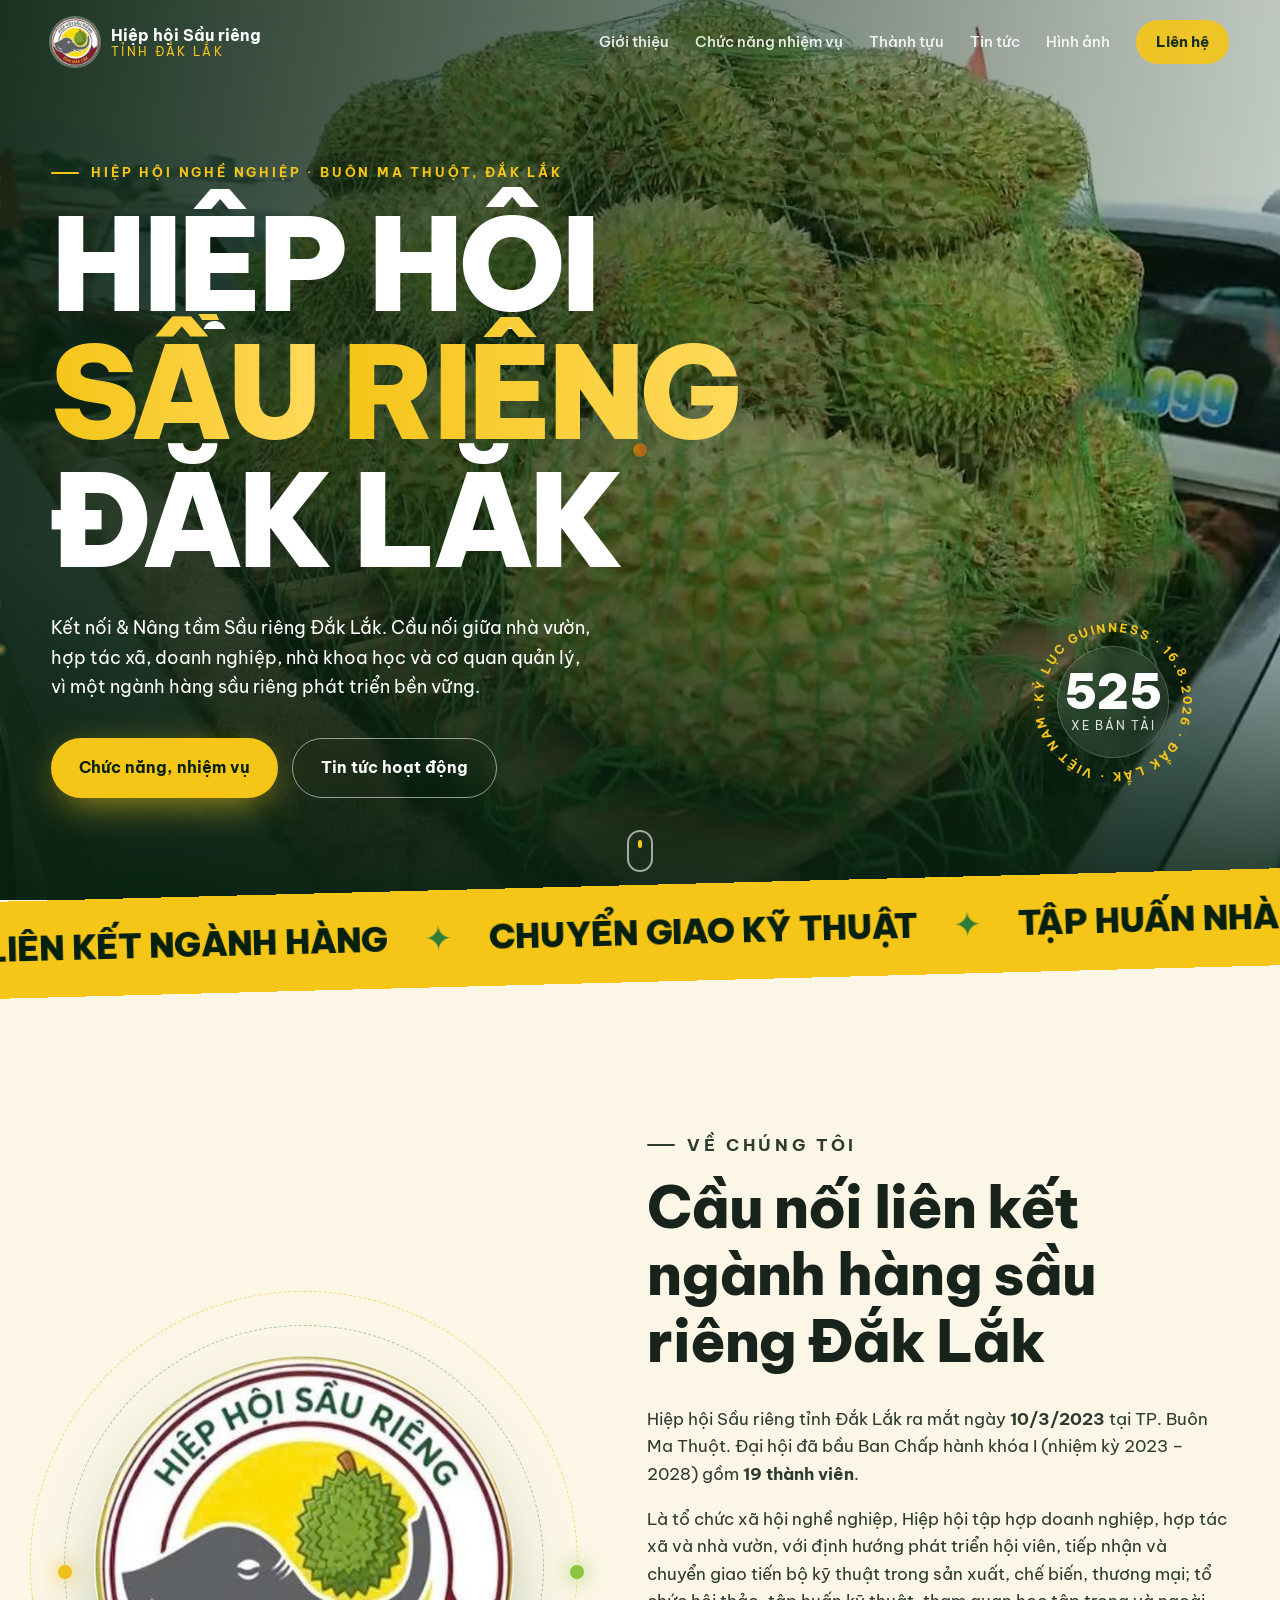
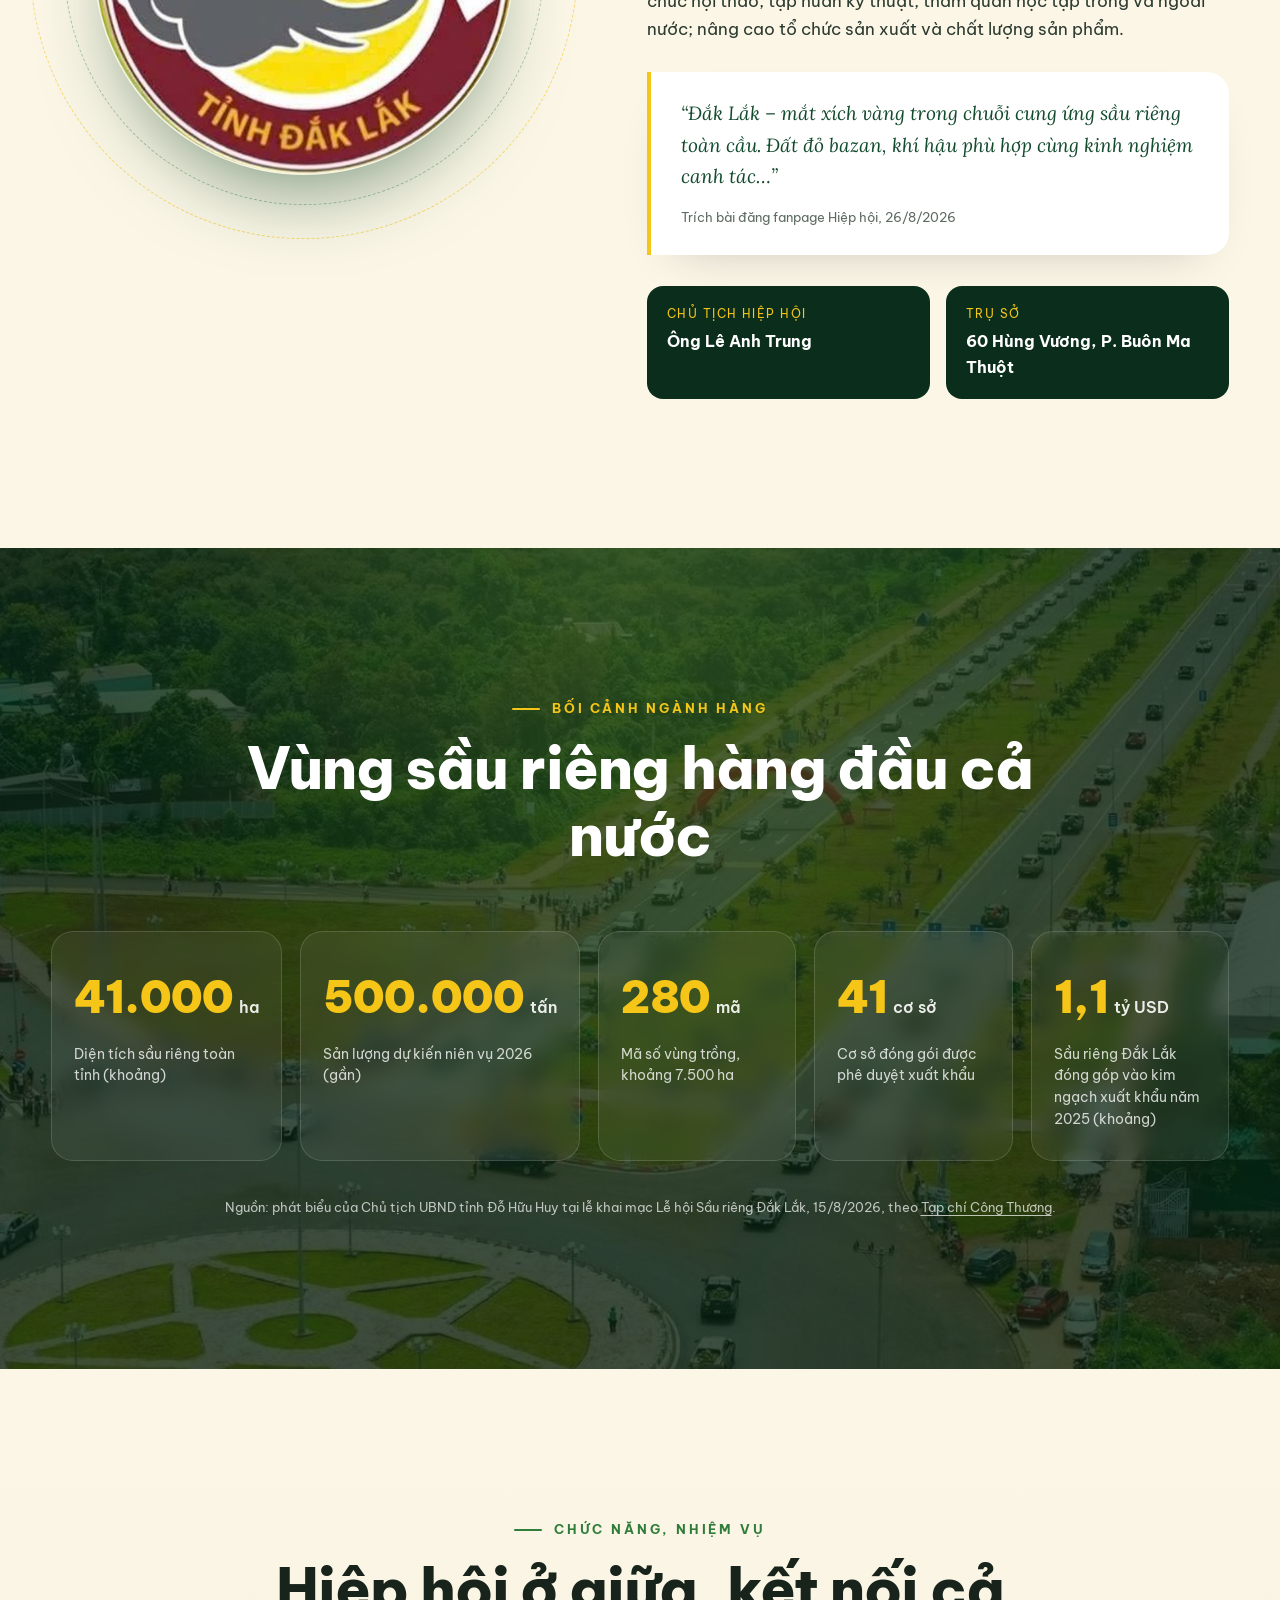
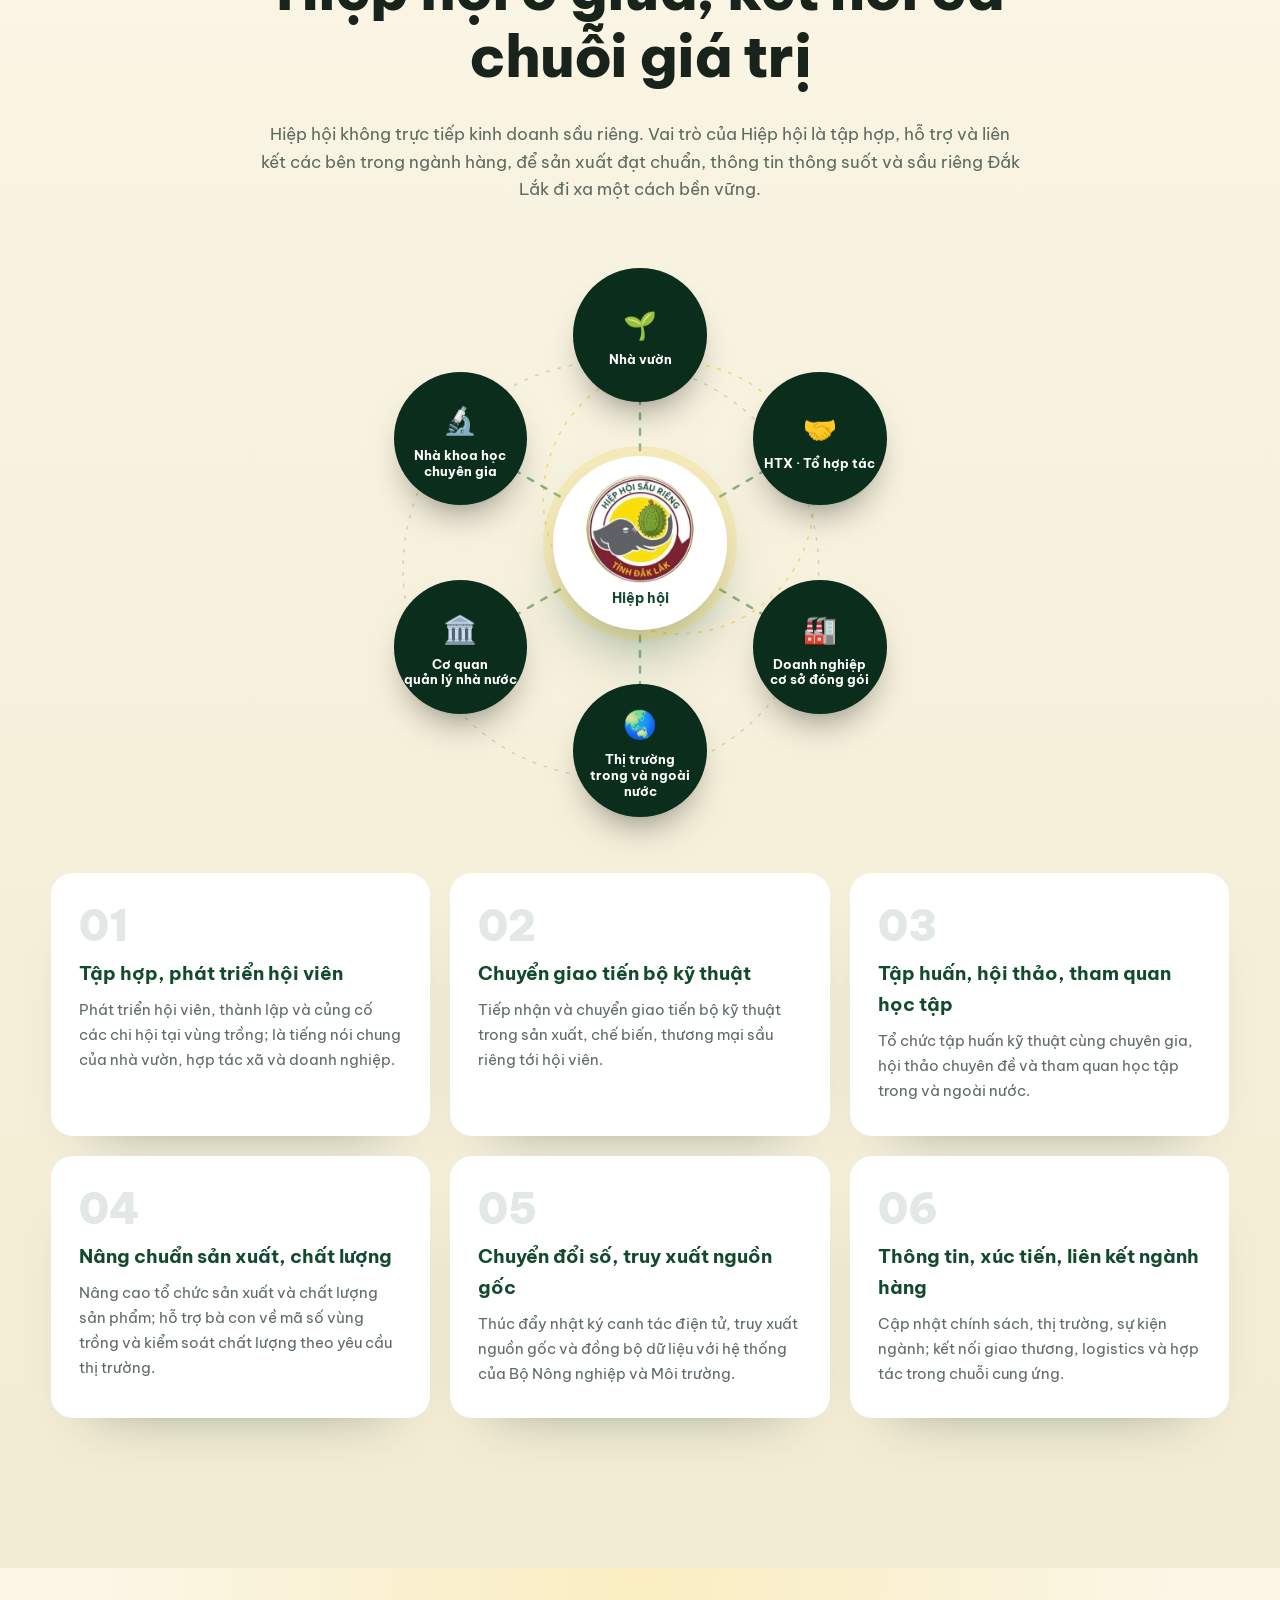
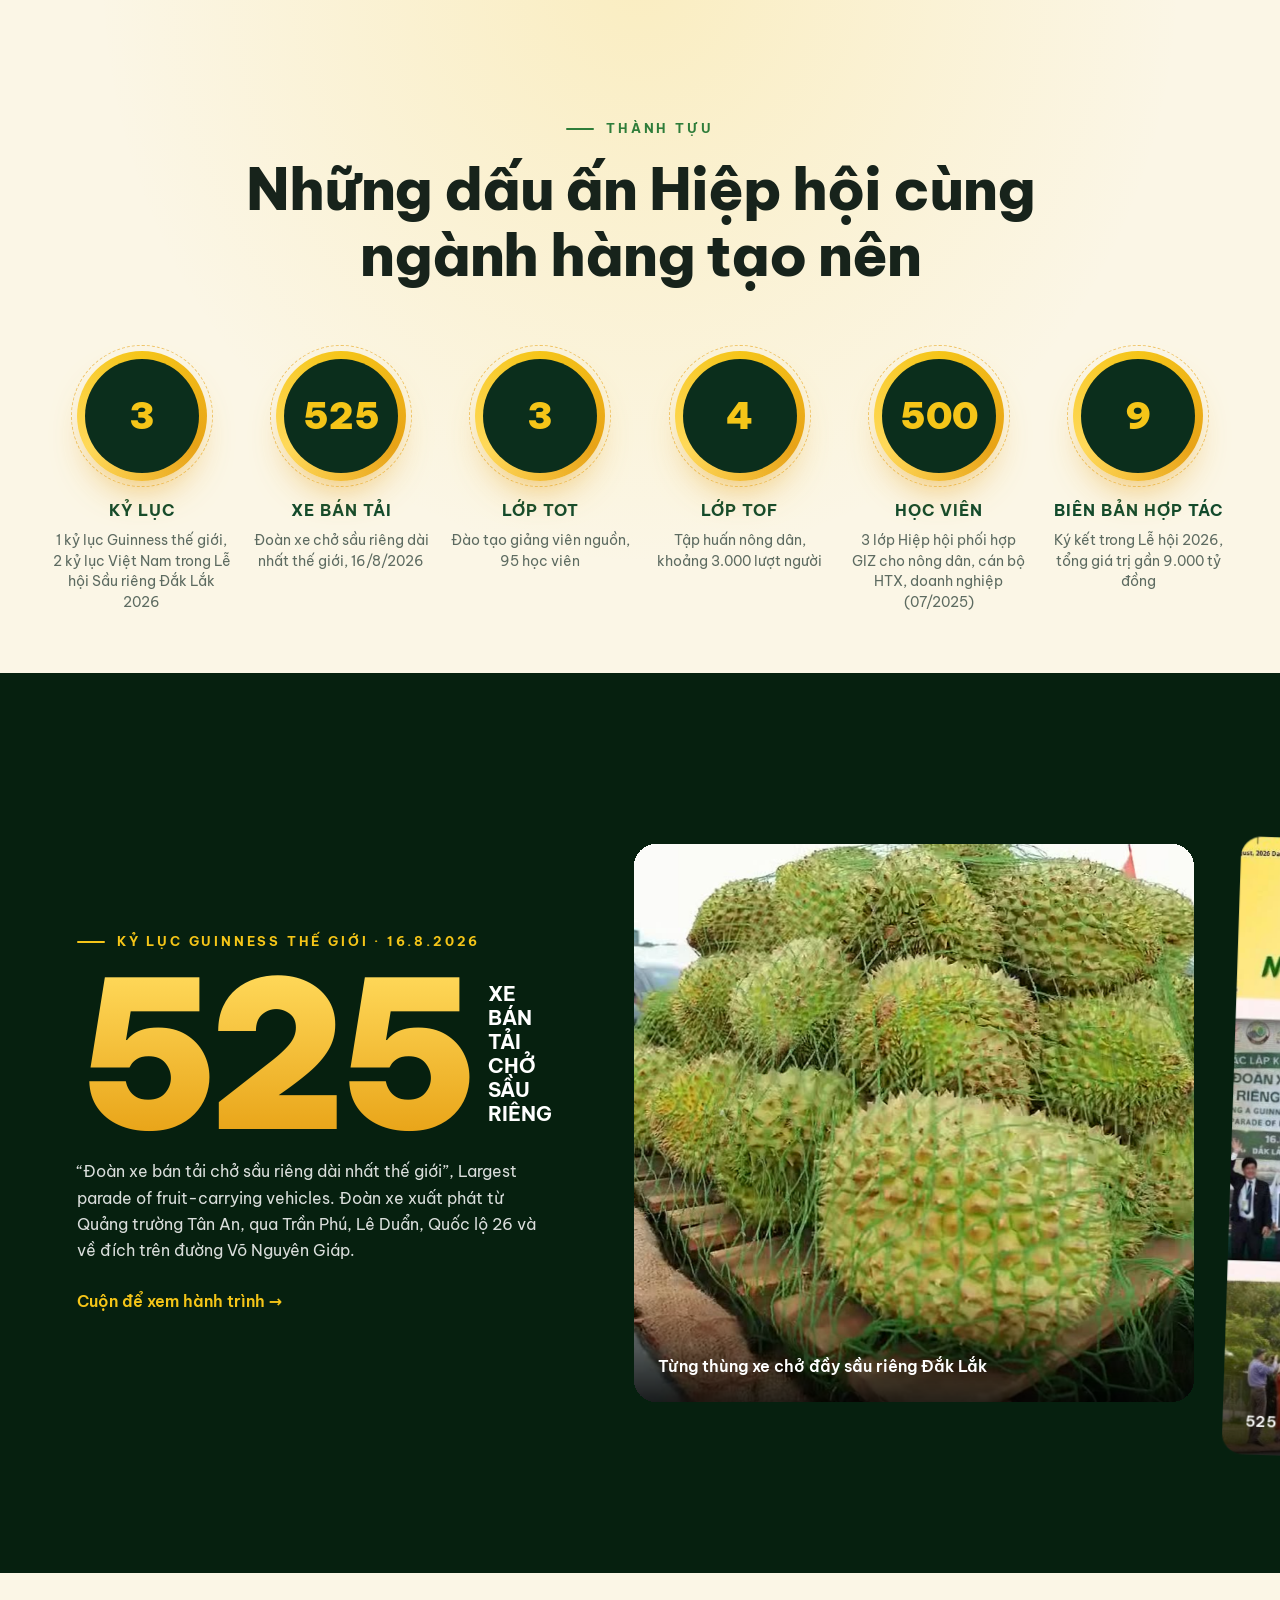
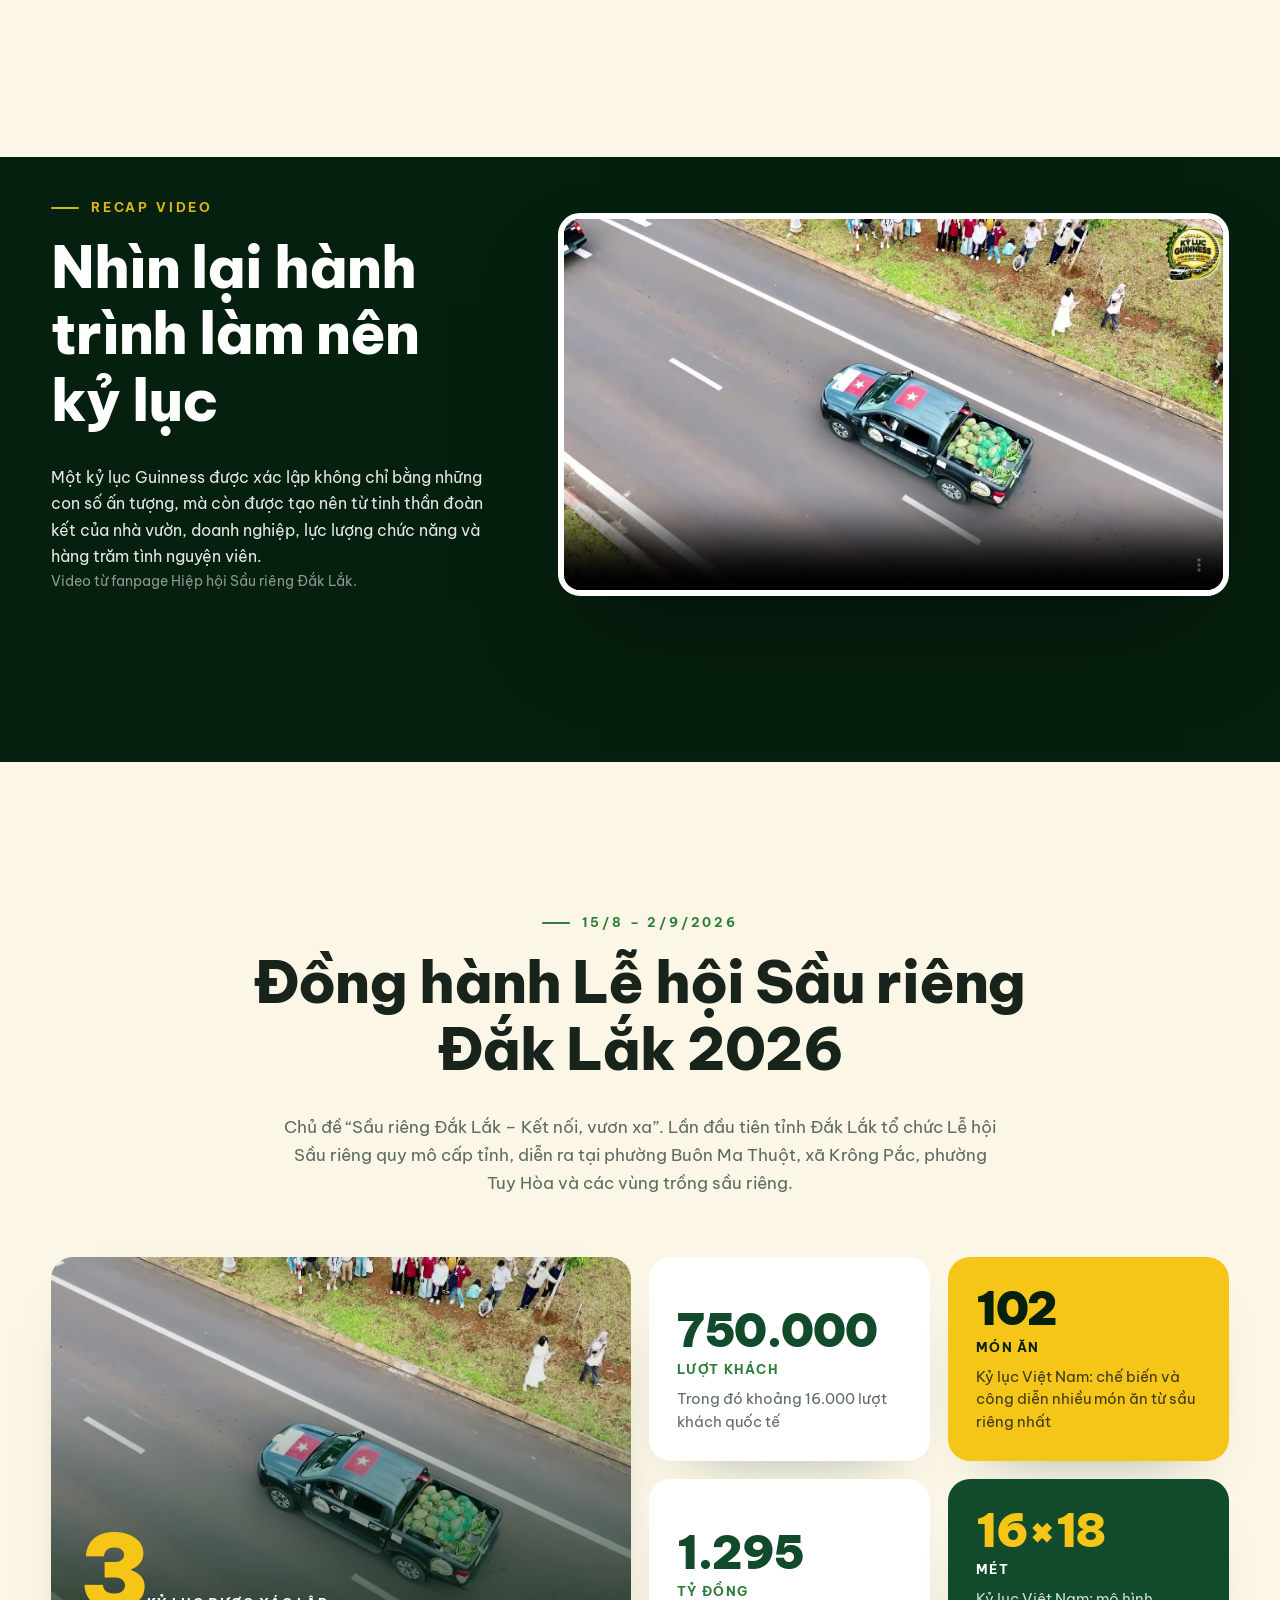
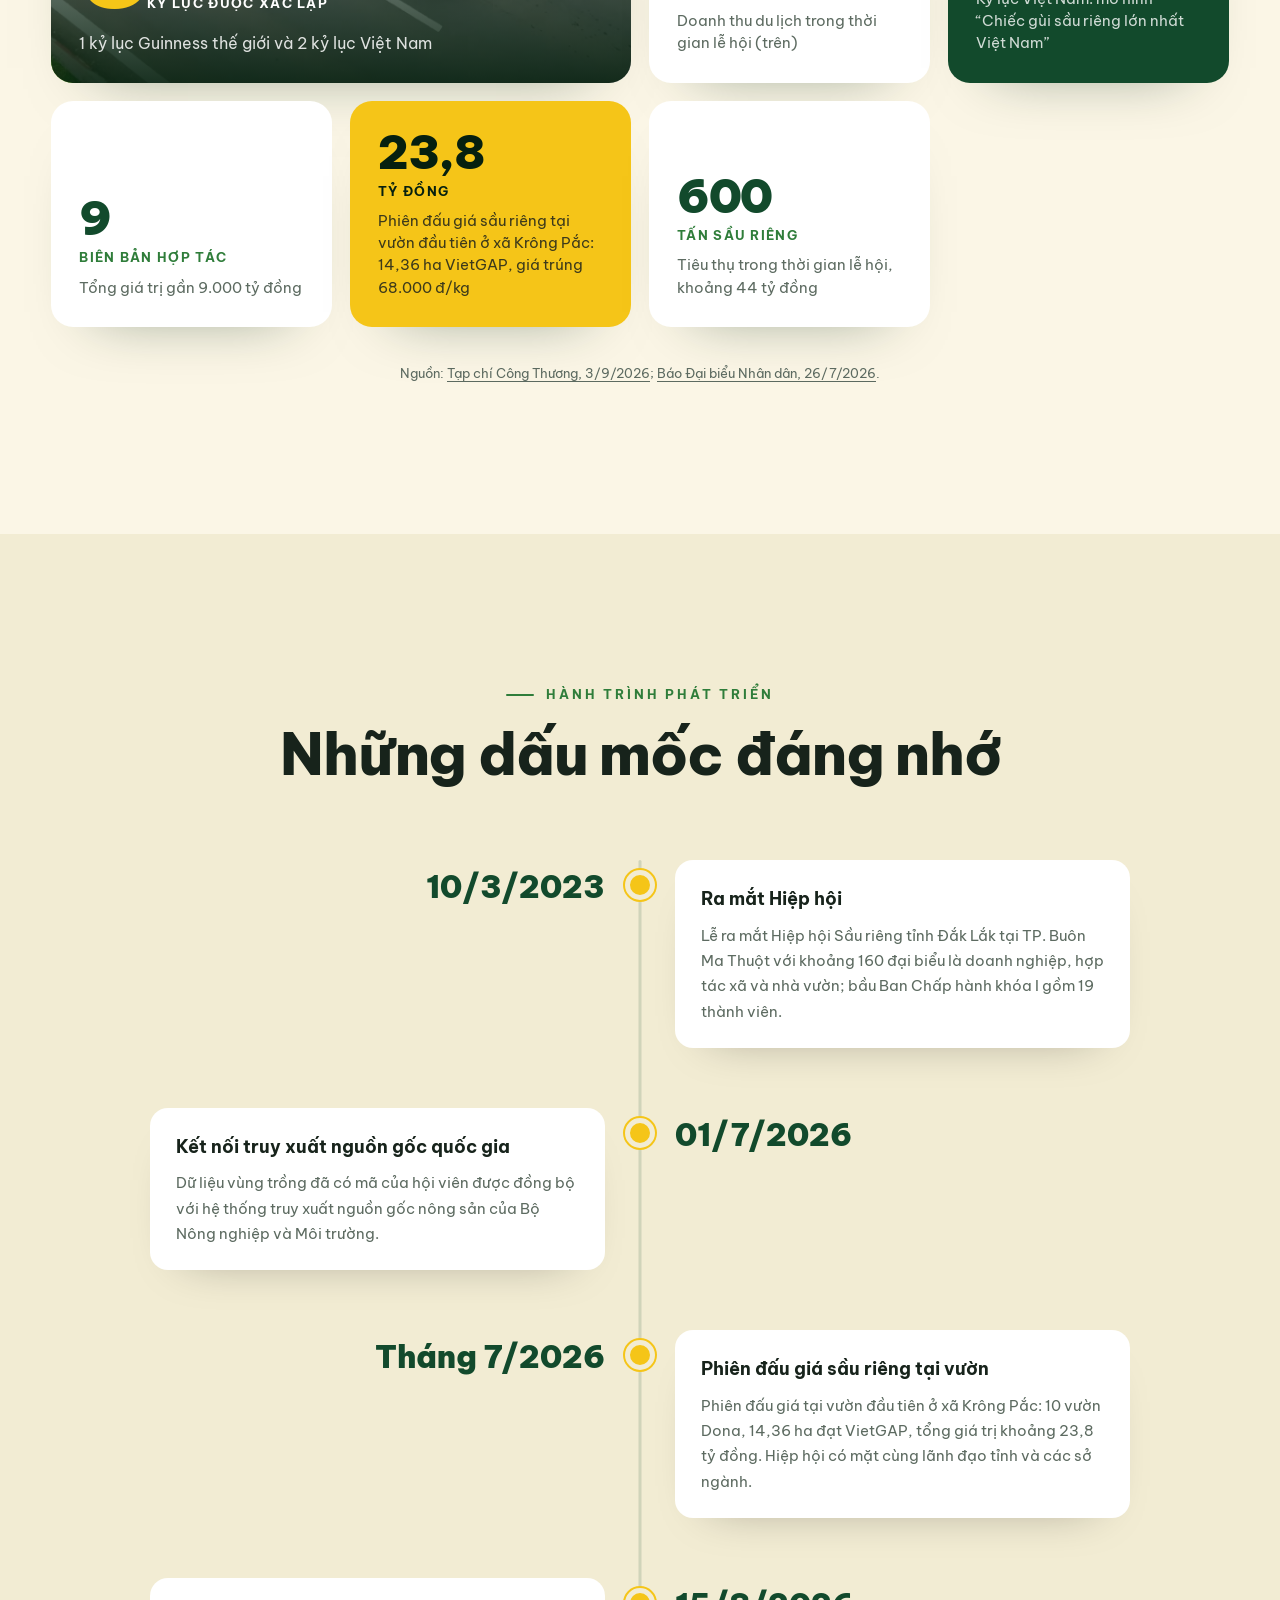
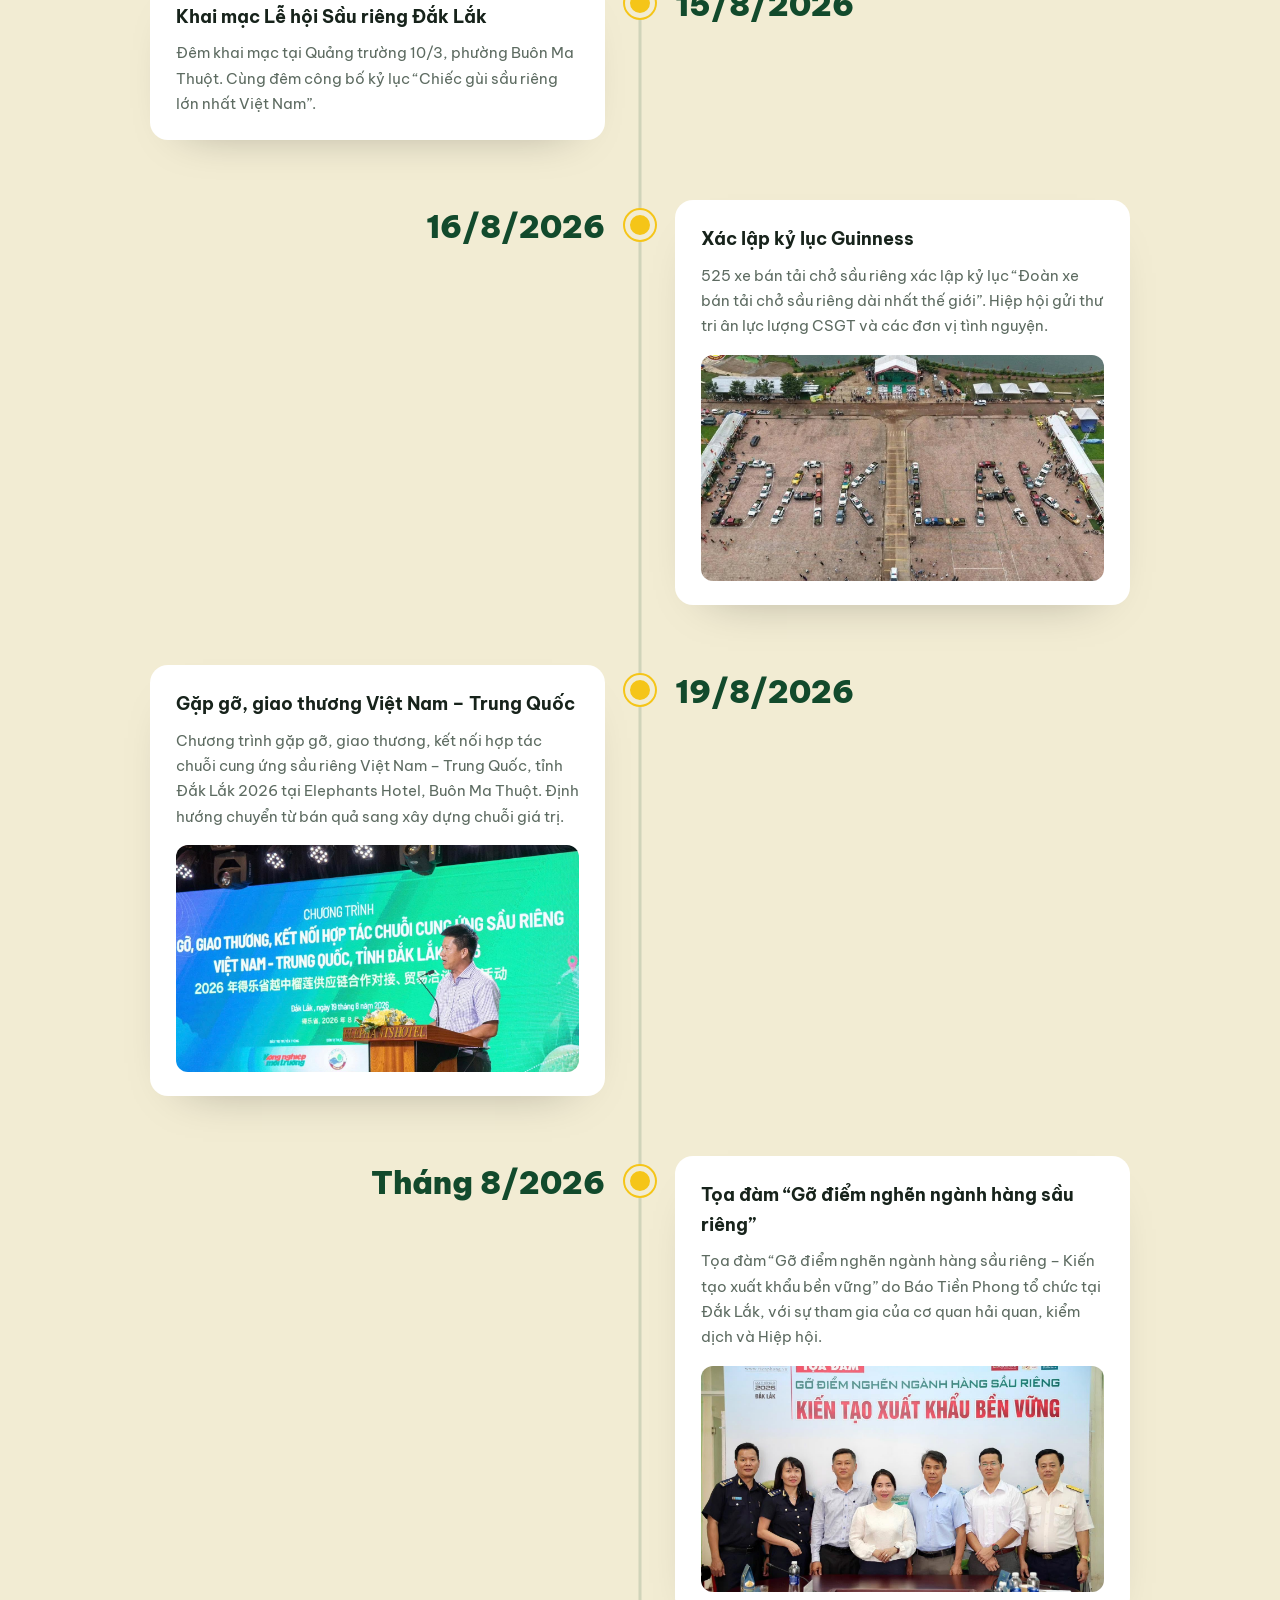
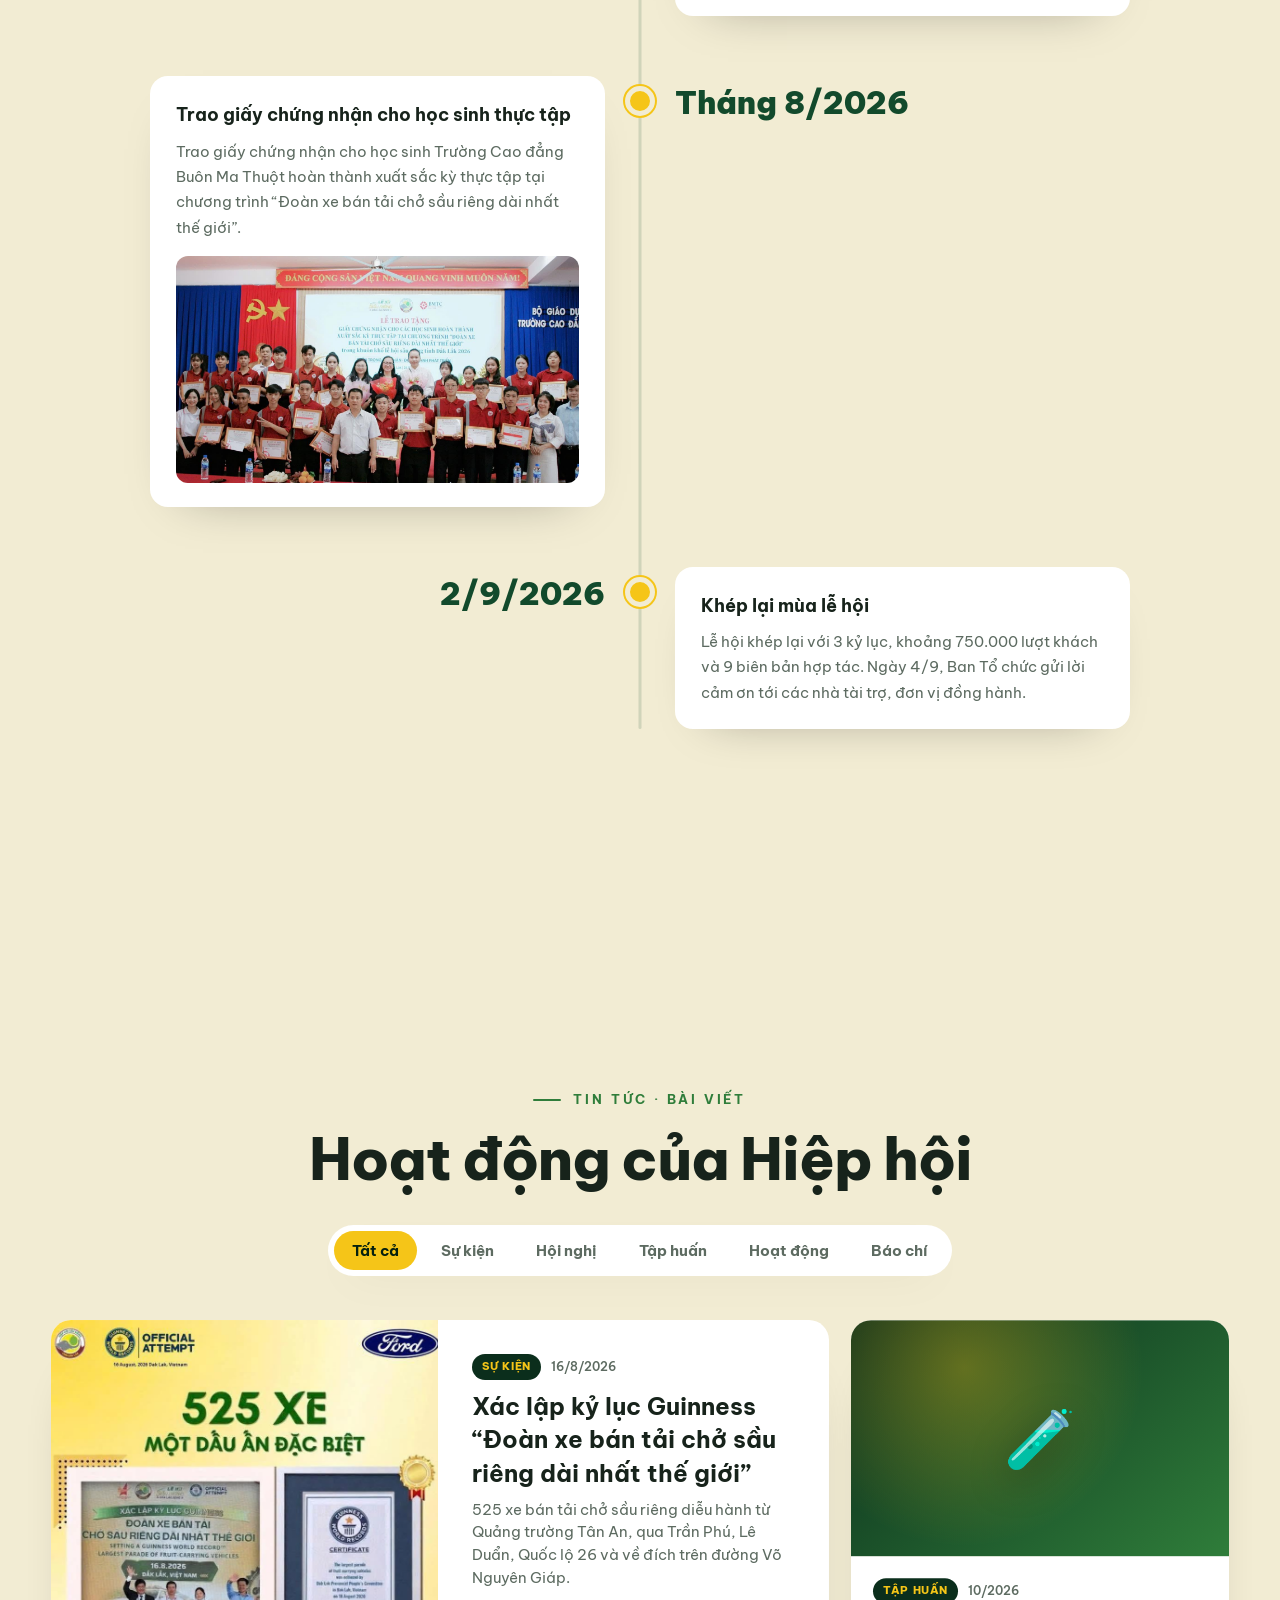
==== commit 3afac292: "Dời phần truy xuất nguồn gốc FarmBase xuống cuối trang, giảm yếu tố quảng bá Co-Authored-By: Claude " ====
--- a/index.html
+++ b/index.html
@@ -165,96 +165,6 @@
   </div>
 </section>
 
-<!-- FARMBASE / TRACEABILITY -->
-<section class="fb" id="truy-xuat">
-  <div class="fb__grid-bg" aria-hidden="true"></div>
-  <div class="container">
-    <div class="fb__head">
-      <p class="eyebrow reveal fb-eyebrow">Chương trình hỗ trợ trọng tâm</p>
-      <h2 class="h2 split light">Số hóa vùng trồng và truy xuất nguồn gốc</h2>
-      <p class="fb__lead reveal">Hiệp hội phối hợp cùng nền tảng <b>FarmBase</b> (trước đây là DurianBase) triển khai truy xuất nguồn gốc, hỗ trợ bà con chuẩn bị hồ sơ mã số vùng trồng và đồng bộ dữ liệu với hệ thống truy xuất nguồn gốc nông sản của Bộ Nông nghiệp và Môi trường.</p>
-    </div>
-
-    <div class="evo" id="evo">
-      <div class="evo__card evo__old"><img src="assets/img/logo-durianbase.png" alt="Logo DurianBase, tên cũ của FarmBase"><small>Tên trước đây</small></div>
-      <div class="evo__arrow"><svg viewBox="0 0 160 40"><path d="M2 20h148" class="evo__line"/><path d="M138 8l14 12-14 12" class="evo__head"/></svg><span>Nâng cấp</span></div>
-      <div class="evo__card evo__new"><img src="assets/img/logo-farmbase.png" alt="Logo FarmBase"><small>Dữ liệu vườn trồng, minh bạch từ gốc</small></div>
-    </div>
-
-    <!-- data flow -->
-    <div class="flow" id="flow">
-      <svg class="flow__svg" viewBox="0 0 1000 200" preserveAspectRatio="none" aria-hidden="true">
-        <path id="fp1" d="M125 100 C 200 40, 300 40, 375 100"/>
-        <path id="fp2" d="M375 100 C 450 160, 550 160, 625 100"/>
-        <path id="fp3" d="M625 100 C 700 40, 800 40, 875 100"/>
-        <circle r="6" class="flow__dot"><animateMotion dur="2.4s" repeatCount="indefinite"><mpath href="#fp1"/></animateMotion></circle>
-        <circle r="6" class="flow__dot"><animateMotion dur="2.4s" begin=".8s" repeatCount="indefinite"><mpath href="#fp2"/></animateMotion></circle>
-        <circle r="6" class="flow__dot"><animateMotion dur="2.4s" begin="1.6s" repeatCount="indefinite"><mpath href="#fp3"/></animateMotion></circle>
-      </svg>
-      <div class="flow__node"><div class="flow__ic">🌱</div><h4>Nhà vườn</h4><p>Ghi nhật ký ngay trên Zalo Mini App, chụp ảnh bao bì phân thuốc.</p></div>
-      <div class="flow__node"><div class="flow__ic">🗂️</div><h4>HTX · Doanh nghiệp</h4><p>Quản lý vùng, lô, nhật ký, thu hoạch trên trang quản lý FarmBase.</p></div>
-      <div class="flow__node hl"><div class="flow__ic">🏛️</div><h4>Bộ NN&amp;MT</h4><p>Đồng bộ dữ liệu với hệ thống truy xuất nguồn gốc nông sản quốc gia.</p></div>
-      <div class="flow__node"><div class="flow__ic">📱</div><h4>Thị trường</h4><p>Quét QR vùng trồng, QR từng lô để xem hành trình của trái sầu riêng.</p></div>
-    </div>
-
-    <!-- app mockup -->
-    <div class="mock">
-      <div class="mock__browser tiltSoft">
-        <div class="mock__bar"><span></span><span></span><span></span><em>Trang quản lý FarmBase · mô phỏng</em></div>
-        <div class="dash">
-          <aside class="dash__side"><b>farmbase</b><i class="on">Vùng trồng</i><i>Lô đất</i><i>Nhật ký</i><i>Thu hoạch</i><i>Bản đồ</i><i>Mã QR</i></aside>
-          <div class="dash__main">
-            <div class="dash__top"><div><small>Vùng trồng mẫu</small><h5>Vùng sầu riêng Mẫu 01</h5></div><span class="dash__badge">Vụ mùa 2026</span></div>
-            <div class="dash__kpis"><div><b>5</b><small>lô</small></div><div><b>6,8</b><small>ha</small></div><div><b>42</b><small>nhật ký</small></div><div><b class="ok">100%</b><small>đã đồng bộ</small></div></div>
-            <div class="dash__map"><img src="assets/img/mo-phong-ban-do-lo.svg" alt="Bản đồ lô mô phỏng với 5 lô sầu riêng" loading="lazy"><div class="mock__scan"></div></div>
-          </div>
-        </div>
-      </div>
-      <div class="phone">
-        <div class="phone__notch"></div>
-        <div class="phone__screen">
-          <div class="ph__head"><span>‹</span><b>FarmBase</b><em>Zalo Mini App</em></div>
-          <div class="ph__hello">Chào bà con 👋</div>
-          <div class="ph__card"><div><b>Lô A2 · Dona</b><small>1,4 ha · 140 cây · trồng 2019</small></div><span class="ph__qr" aria-hidden="true"></span></div>
-          <div class="ph__title">Nhật ký canh tác</div>
-          <div class="ph__log"><i>🌿</i><div><b>Bón phân hữu cơ</b><small>Hôm nay · 2 bao · có ảnh bao bì</small></div><span class="tag sync" id="syncTag">Cần đồng bộ</span></div>
-          <div class="ph__log"><i>💧</i><div><b>Tưới nước gốc</b><small>Hôm qua · 40 phút</small></div><span class="tag done">Đã đồng bộ</span></div>
-          <div class="ph__log"><i>🛡️</i><div><b>Phun thuốc BVTV</b><small>05/10 · cách ly 14 ngày</small></div><span class="tag done">Đã đồng bộ</span></div>
-          <button class="ph__btn" type="button" tabindex="-1">＋ Ghi nhật ký · 📷 Chụp bao bì</button>
-        </div>
-      </div>
-      <div class="chip c1">✅ Nhật ký đồng bộ hệ thống quốc gia</div>
-      <div class="chip c2">📍 Nhập tọa độ, tự ra số tờ, số thửa</div>
-      <div class="chip c3">🔳 QR vùng trồng &amp; QR từng lô</div>
-      <div class="chip c4">👨‍👩‍👧 Con cháu ghi giúp được</div>
-      <p class="mock__note">Giao diện mô phỏng, dữ liệu minh họa, không phải dữ liệu nông hộ thật.</p>
-    </div>
-
-    <p class="fb__note reveal">Kết nối hệ thống truy xuất nguồn gốc của Bộ NN&amp;MT từ <b>01/07/2026</b>; việc đồng bộ áp dụng cho các vùng trồng đã có mã. Kết nối GS1 Việt Nam theo lộ trình, dự kiến 11/2026. Giải pháp FarmBase do BVI và Salefronts đồng phát triển.</p>
-  </div>
-</section>
-
-<!-- MSVT JOURNEY -->
-<section class="journey" id="ma-vung-trong">
-  <div class="container journey__wrap">
-    <div class="journey__side">
-      <p class="eyebrow reveal">Quy trình hỗ trợ bà con</p>
-      <h2 class="h2 split">Từ vườn nhà đến bản đồ xuất khẩu</h2>
-      <p class="reveal">Đội ngũ hiện trường cùng HTX đi từng vườn, số hóa từng lô, chuẩn hóa điều kiện tại vườn và đồng hành đến khi vùng trồng được phê duyệt, rồi tiếp tục duy trì dữ liệu cả vụ.</p>
-      <div class="journey__progress"><span id="jFill"></span></div>
-      <p class="journey__legal reveal">Việc cấp mã số vùng trồng thuộc thẩm quyền cơ quan quản lý nhà nước. Hiệp hội và FarmBase hỗ trợ kỹ thuật, hồ sơ và vận hành hệ thống truy xuất. Làm mã vùng trồng không ảnh hưởng quyền sử dụng đất; chủ vườn vẫn tự chủ việc mua bán.</p>
-    </div>
-    <div class="journey__steps">
-      <article class="jstep"><img src="assets/img/vuon-flycam.jpg" alt="Vùng trồng sầu riêng nhìn từ flycam" loading="lazy"><div><span>01</span><h3>Họp dân, khảo sát từng vườn</h3><p>Chốt danh sách hộ, đơn vị đứng mã (HTX hoặc tổ hợp tác). Khảo sát diện tích, số cây, tuổi cây, sản lượng, bay flycam.</p></div></article>
-      <article class="jstep"><img src="assets/img/mo-phong-ban-do-lo.svg" alt="Bản đồ lô mô phỏng trên FarmBase" loading="lazy"><div><span>02</span><h3>Số hóa lô thửa trên FarmBase</h3><p>Tọa độ, hình lô, số tờ, số thửa cho từng lô. Hệ thống là nguồn dữ liệu duy nhất, giấy tờ được bảo mật.</p></div></article>
-      <article class="jstep"><img src="assets/img/bien-song-ngu.jpg" alt="Biển thông tin vùng trồng song ngữ Việt Trung" loading="lazy"><div><span>03</span><h3>Chuẩn hóa điều kiện tại vườn</h3><p>Biển song ngữ Việt – Trung, kho thuốc có khóa, bẫy giám sát sinh vật gây hại có số hiệu, điểm tập kết trái không chạm đất.</p></div></article>
-      <article class="jstep"><img src="assets/img/tai-lieu-ispm6.jpg" alt="Tài liệu tập huấn ISPM 6 và sổ nhật ký vùng trồng" loading="lazy"><div><span>04</span><h3>Tập huấn &amp; nhật ký canh tác</h3><p>Tập huấn VietGAP, ISPM 6, ghi nhật ký, thời gian cách ly. Mỗi hộ có đủ bộ nhật ký, ghi liên tục cả vụ.</p></div></article>
-      <article class="jstep"><img src="assets/img/kho-thuoc.jpg" alt="Kho chứa phân bón, thuốc BVTV có biển song ngữ" loading="lazy"><div><span>05</span><h3>Nộp hồ sơ, đón kiểm tra</h3><p>Hồ sơ nộp UBND xã qua Cổng Dịch vụ công quốc gia. Xã kiểm tra thực địa, tỉnh và Bộ NN&amp;MT gửi phía nước nhập khẩu xem xét.</p></div></article>
-      <article class="jstep"><img src="assets/img/thu-hoach.jpg" alt="Thu hoạch sầu riêng theo quy trình" loading="lazy"><div><span>06</span><h3>Duy trì mã, truy xuất từng lô</h3><p>Nhật ký liên tục, giám sát bẫy định kỳ, ghi thu hoạch theo lô và đợt. Dữ liệu đồng bộ, QR truy xuất cho người mua.</p></div></article>
-    </div>
-  </div>
-</section>
-
 <!-- ACHIEVEMENTS -->
 <section class="section ach" id="thanh-tuu">
   <div class="container">
@@ -345,7 +255,7 @@
       </div>
       <div class="tl__item">
         <div class="tl__date">01/7/2026</div>
-        <div class="tl__body"><h3>Kết nối truy xuất nguồn gốc quốc gia</h3><p>Nền tảng FarmBase (trước đây là DurianBase) mà Hiệp hội đồng hành kết nối hệ thống truy xuất nguồn gốc nông sản của Bộ Nông nghiệp và Môi trường, đồng bộ dữ liệu cho các vùng trồng đã có mã.</p></div>
+        <div class="tl__body"><h3>Kết nối truy xuất nguồn gốc quốc gia</h3><p>Dữ liệu vùng trồng đã có mã của hội viên được đồng bộ với hệ thống truy xuất nguồn gốc nông sản của Bộ Nông nghiệp và Môi trường.</p></div>
       </div>
       <div class="tl__item">
         <div class="tl__date">Tháng 7/2026</div>
@@ -456,6 +366,90 @@
 <!-- NEWS MODAL -->
 <div class="nmodal" id="nmodal" aria-hidden="true"><div class="nmodal__box"><button class="nmodal__x" aria-label="Đóng">×</button><div class="nmodal__content"></div></div></div>
 
+<!-- FARMBASE / TRACEABILITY -->
+<section class="fb" id="truy-xuat">
+  <div class="fb__grid-bg" aria-hidden="true"></div>
+  <div class="container">
+    <div class="fb__head">
+      <p class="eyebrow reveal fb-eyebrow">Truy xuất nguồn gốc</p>
+      <h2 class="h2 split light">Hỗ trợ hội viên số hóa vùng trồng</h2>
+      <p class="fb__lead reveal">Bên cạnh các hoạt động liên kết ngành hàng, Hiệp hội phối hợp triển khai truy xuất nguồn gốc trên nền tảng FarmBase (trước đây là DurianBase), hỗ trợ bà con chuẩn bị hồ sơ mã số vùng trồng và đồng bộ dữ liệu với hệ thống truy xuất nguồn gốc nông sản của Bộ Nông nghiệp và Môi trường.</p>
+    </div>
+
+    <!-- data flow -->
+    <div class="flow" id="flow">
+      <svg class="flow__svg" viewBox="0 0 1000 200" preserveAspectRatio="none" aria-hidden="true">
+        <path id="fp1" d="M125 100 C 200 40, 300 40, 375 100"/>
+        <path id="fp2" d="M375 100 C 450 160, 550 160, 625 100"/>
+        <path id="fp3" d="M625 100 C 700 40, 800 40, 875 100"/>
+        <circle r="6" class="flow__dot"><animateMotion dur="2.4s" repeatCount="indefinite"><mpath href="#fp1"/></animateMotion></circle>
+        <circle r="6" class="flow__dot"><animateMotion dur="2.4s" begin=".8s" repeatCount="indefinite"><mpath href="#fp2"/></animateMotion></circle>
+        <circle r="6" class="flow__dot"><animateMotion dur="2.4s" begin="1.6s" repeatCount="indefinite"><mpath href="#fp3"/></animateMotion></circle>
+      </svg>
+      <div class="flow__node"><div class="flow__ic">🌱</div><h4>Nhà vườn</h4><p>Ghi nhật ký ngay trên Zalo Mini App, chụp ảnh bao bì phân thuốc.</p></div>
+      <div class="flow__node"><div class="flow__ic">🗂️</div><h4>HTX · Doanh nghiệp</h4><p>Quản lý vùng, lô, nhật ký, thu hoạch trên trang quản lý FarmBase.</p></div>
+      <div class="flow__node hl"><div class="flow__ic">🏛️</div><h4>Bộ NN&amp;MT</h4><p>Đồng bộ dữ liệu với hệ thống truy xuất nguồn gốc nông sản quốc gia.</p></div>
+      <div class="flow__node"><div class="flow__ic">📱</div><h4>Thị trường</h4><p>Quét QR vùng trồng, QR từng lô để xem hành trình của trái sầu riêng.</p></div>
+    </div>
+
+    <!-- app mockup -->
+    <div class="mock">
+      <div class="mock__browser tiltSoft">
+        <div class="mock__bar"><span></span><span></span><span></span><em>Trang quản lý FarmBase · mô phỏng</em></div>
+        <div class="dash">
+          <aside class="dash__side"><b>farmbase</b><i class="on">Vùng trồng</i><i>Lô đất</i><i>Nhật ký</i><i>Thu hoạch</i><i>Bản đồ</i><i>Mã QR</i></aside>
+          <div class="dash__main">
+            <div class="dash__top"><div><small>Vùng trồng mẫu</small><h5>Vùng sầu riêng Mẫu 01</h5></div><span class="dash__badge">Vụ mùa 2026</span></div>
+            <div class="dash__kpis"><div><b>5</b><small>lô</small></div><div><b>6,8</b><small>ha</small></div><div><b>42</b><small>nhật ký</small></div><div><b class="ok">100%</b><small>đã đồng bộ</small></div></div>
+            <div class="dash__map"><img src="assets/img/mo-phong-ban-do-lo.svg" alt="Bản đồ lô mô phỏng với 5 lô sầu riêng" loading="lazy"><div class="mock__scan"></div></div>
+          </div>
+        </div>
+      </div>
+      <div class="phone">
+        <div class="phone__notch"></div>
+        <div class="phone__screen">
+          <div class="ph__head"><span>‹</span><b>FarmBase</b><em>Zalo Mini App</em></div>
+          <div class="ph__hello">Chào bà con 👋</div>
+          <div class="ph__card"><div><b>Lô A2 · Dona</b><small>1,4 ha · 140 cây · trồng 2019</small></div><span class="ph__qr" aria-hidden="true"></span></div>
+          <div class="ph__title">Nhật ký canh tác</div>
+          <div class="ph__log"><i>🌿</i><div><b>Bón phân hữu cơ</b><small>Hôm nay · 2 bao · có ảnh bao bì</small></div><span class="tag sync" id="syncTag">Cần đồng bộ</span></div>
+          <div class="ph__log"><i>💧</i><div><b>Tưới nước gốc</b><small>Hôm qua · 40 phút</small></div><span class="tag done">Đã đồng bộ</span></div>
+          <div class="ph__log"><i>🛡️</i><div><b>Phun thuốc BVTV</b><small>05/10 · cách ly 14 ngày</small></div><span class="tag done">Đã đồng bộ</span></div>
+          <button class="ph__btn" type="button" tabindex="-1">＋ Ghi nhật ký · 📷 Chụp bao bì</button>
+        </div>
+      </div>
+      <div class="chip c1">✅ Nhật ký đồng bộ hệ thống quốc gia</div>
+      <div class="chip c2">📍 Nhập tọa độ, tự ra số tờ, số thửa</div>
+      <div class="chip c3">🔳 QR vùng trồng &amp; QR từng lô</div>
+      <div class="chip c4">👨‍👩‍👧 Con cháu ghi giúp được</div>
+      <p class="mock__note">Giao diện mô phỏng, dữ liệu minh họa, không phải dữ liệu nông hộ thật.</p>
+    </div>
+
+    <p class="fb__note reveal">Kết nối hệ thống truy xuất nguồn gốc của Bộ NN&amp;MT từ <b>01/07/2026</b>; việc đồng bộ áp dụng cho các vùng trồng đã có mã. Kết nối GS1 Việt Nam theo lộ trình, dự kiến 11/2026. Giải pháp FarmBase do BVI và Salefronts đồng phát triển.</p>
+  </div>
+</section>
+
+<!-- MSVT JOURNEY -->
+<section class="journey" id="ma-vung-trong">
+  <div class="container journey__wrap">
+    <div class="journey__side">
+      <p class="eyebrow reveal">Quy trình hỗ trợ bà con</p>
+      <h2 class="h2 split">Từ vườn nhà đến bản đồ xuất khẩu</h2>
+      <p class="reveal">Đội ngũ hiện trường cùng HTX đi từng vườn, số hóa từng lô, chuẩn hóa điều kiện tại vườn và đồng hành đến khi vùng trồng được phê duyệt, rồi tiếp tục duy trì dữ liệu cả vụ.</p>
+      <div class="journey__progress"><span id="jFill"></span></div>
+      <p class="journey__legal reveal">Việc cấp mã số vùng trồng thuộc thẩm quyền cơ quan quản lý nhà nước. Hiệp hội và FarmBase hỗ trợ kỹ thuật, hồ sơ và vận hành hệ thống truy xuất. Làm mã vùng trồng không ảnh hưởng quyền sử dụng đất; chủ vườn vẫn tự chủ việc mua bán.</p>
+    </div>
+    <div class="journey__steps">
+      <article class="jstep"><img src="assets/img/vuon-flycam.jpg" alt="Vùng trồng sầu riêng nhìn từ flycam" loading="lazy"><div><span>01</span><h3>Họp dân, khảo sát từng vườn</h3><p>Chốt danh sách hộ, đơn vị đứng mã (HTX hoặc tổ hợp tác). Khảo sát diện tích, số cây, tuổi cây, sản lượng, bay flycam.</p></div></article>
+      <article class="jstep"><img src="assets/img/mo-phong-ban-do-lo.svg" alt="Bản đồ lô mô phỏng trên FarmBase" loading="lazy"><div><span>02</span><h3>Số hóa lô thửa trên FarmBase</h3><p>Tọa độ, hình lô, số tờ, số thửa cho từng lô. Hệ thống là nguồn dữ liệu duy nhất, giấy tờ được bảo mật.</p></div></article>
+      <article class="jstep"><img src="assets/img/bien-song-ngu.jpg" alt="Biển thông tin vùng trồng song ngữ Việt Trung" loading="lazy"><div><span>03</span><h3>Chuẩn hóa điều kiện tại vườn</h3><p>Biển song ngữ Việt – Trung, kho thuốc có khóa, bẫy giám sát sinh vật gây hại có số hiệu, điểm tập kết trái không chạm đất.</p></div></article>
+      <article class="jstep"><img src="assets/img/tai-lieu-ispm6.jpg" alt="Tài liệu tập huấn ISPM 6 và sổ nhật ký vùng trồng" loading="lazy"><div><span>04</span><h3>Tập huấn &amp; nhật ký canh tác</h3><p>Tập huấn VietGAP, ISPM 6, ghi nhật ký, thời gian cách ly. Mỗi hộ có đủ bộ nhật ký, ghi liên tục cả vụ.</p></div></article>
+      <article class="jstep"><img src="assets/img/kho-thuoc.jpg" alt="Kho chứa phân bón, thuốc BVTV có biển song ngữ" loading="lazy"><div><span>05</span><h3>Nộp hồ sơ, đón kiểm tra</h3><p>Hồ sơ nộp UBND xã qua Cổng Dịch vụ công quốc gia. Xã kiểm tra thực địa, tỉnh và Bộ NN&amp;MT gửi phía nước nhập khẩu xem xét.</p></div></article>
+      <article class="jstep"><img src="assets/img/thu-hoach.jpg" alt="Thu hoạch sầu riêng theo quy trình" loading="lazy"><div><span>06</span><h3>Duy trì mã, truy xuất từng lô</h3><p>Nhật ký liên tục, giám sát bẫy định kỳ, ghi thu hoạch theo lô và đợt. Dữ liệu đồng bộ, QR truy xuất cho người mua.</p></div></article>
+    </div>
+  </div>
+</section>
+
 <!-- CONTACT -->
 <section class="section contact" id="lien-he">
   <div class="contact__glow"></div>
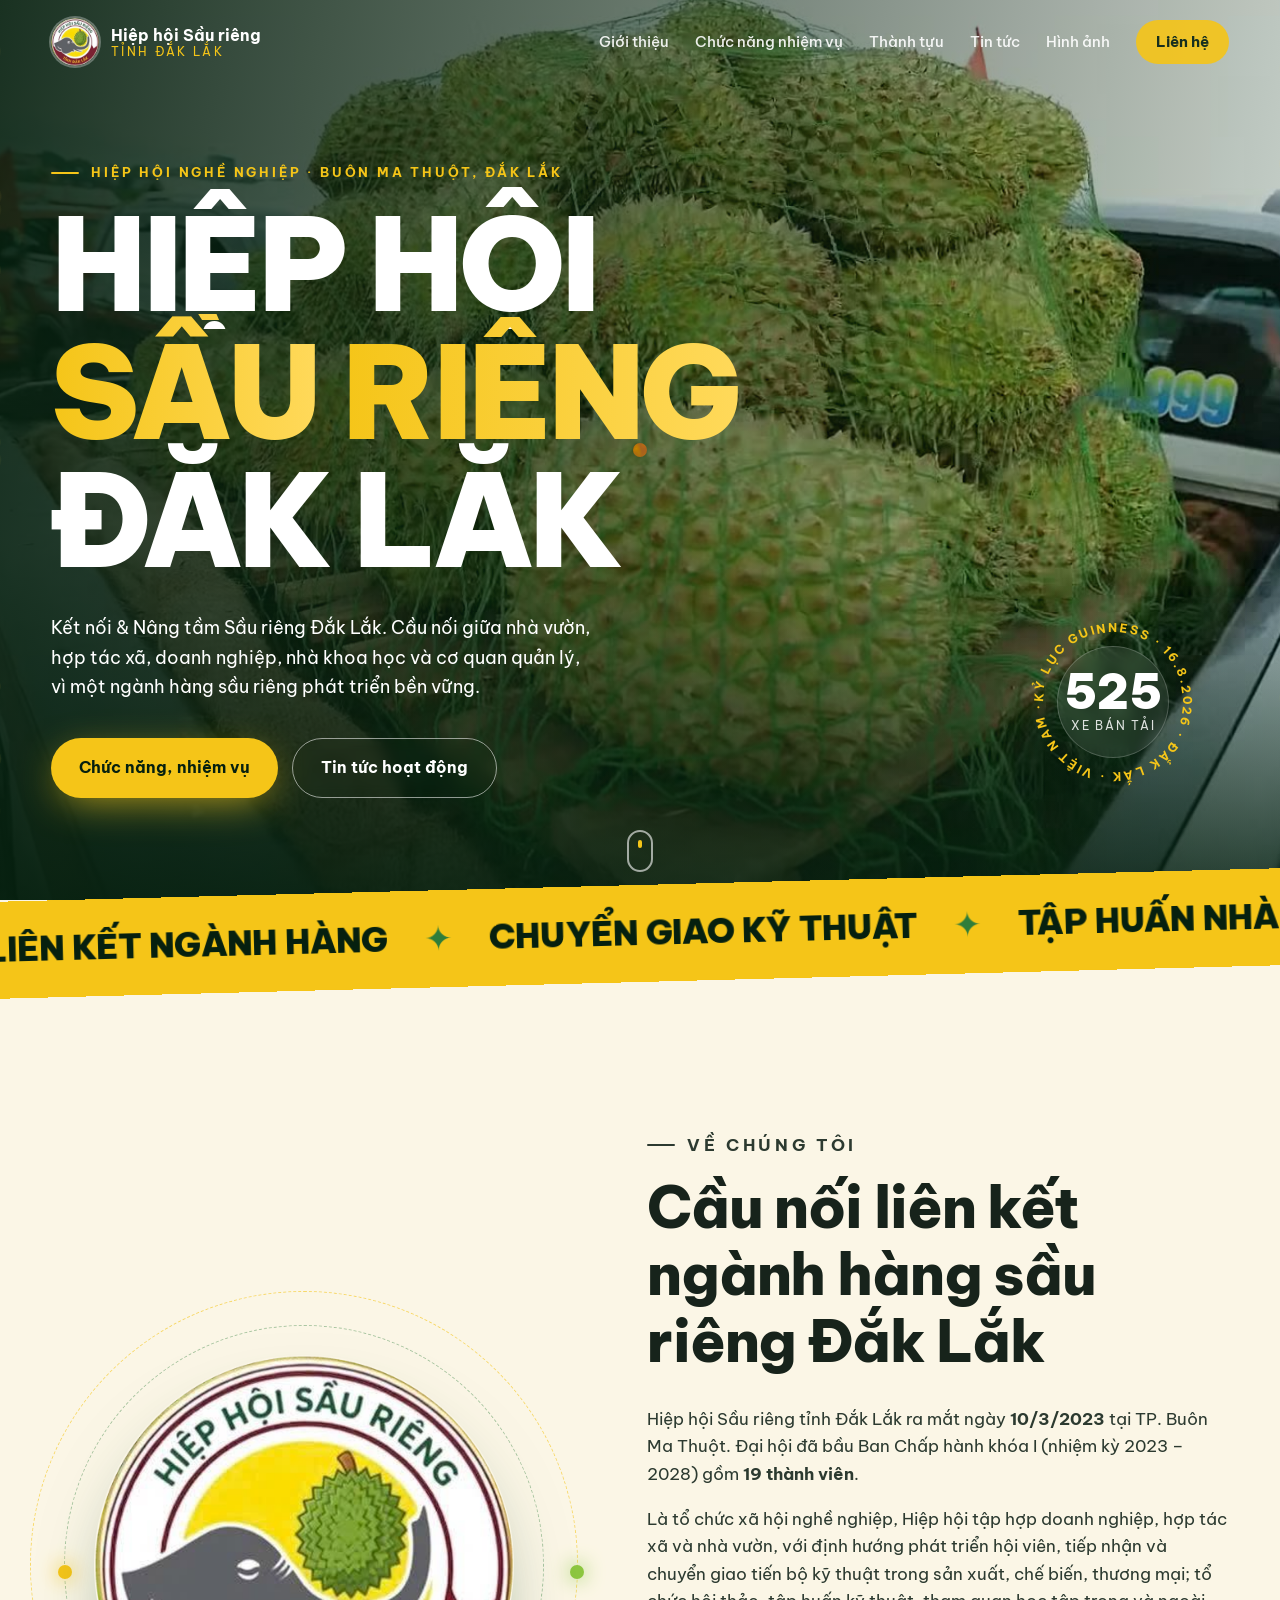
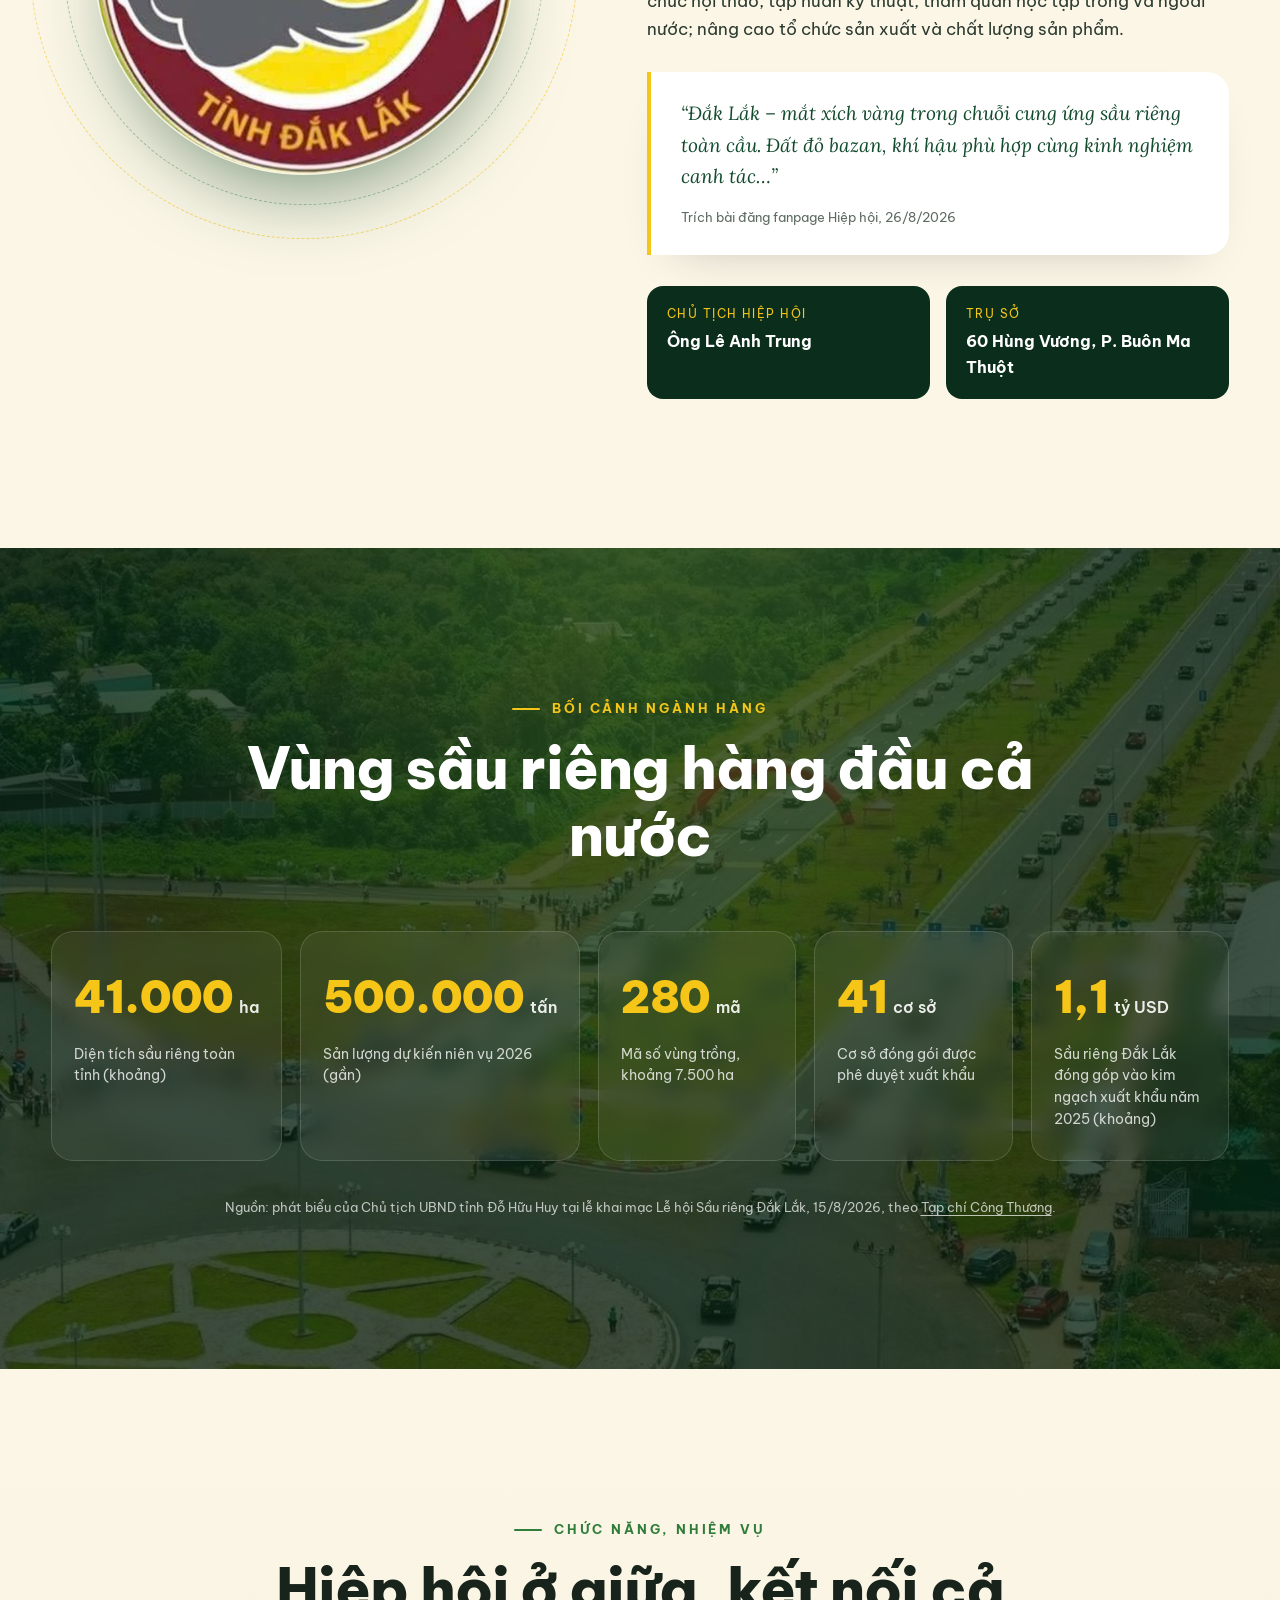
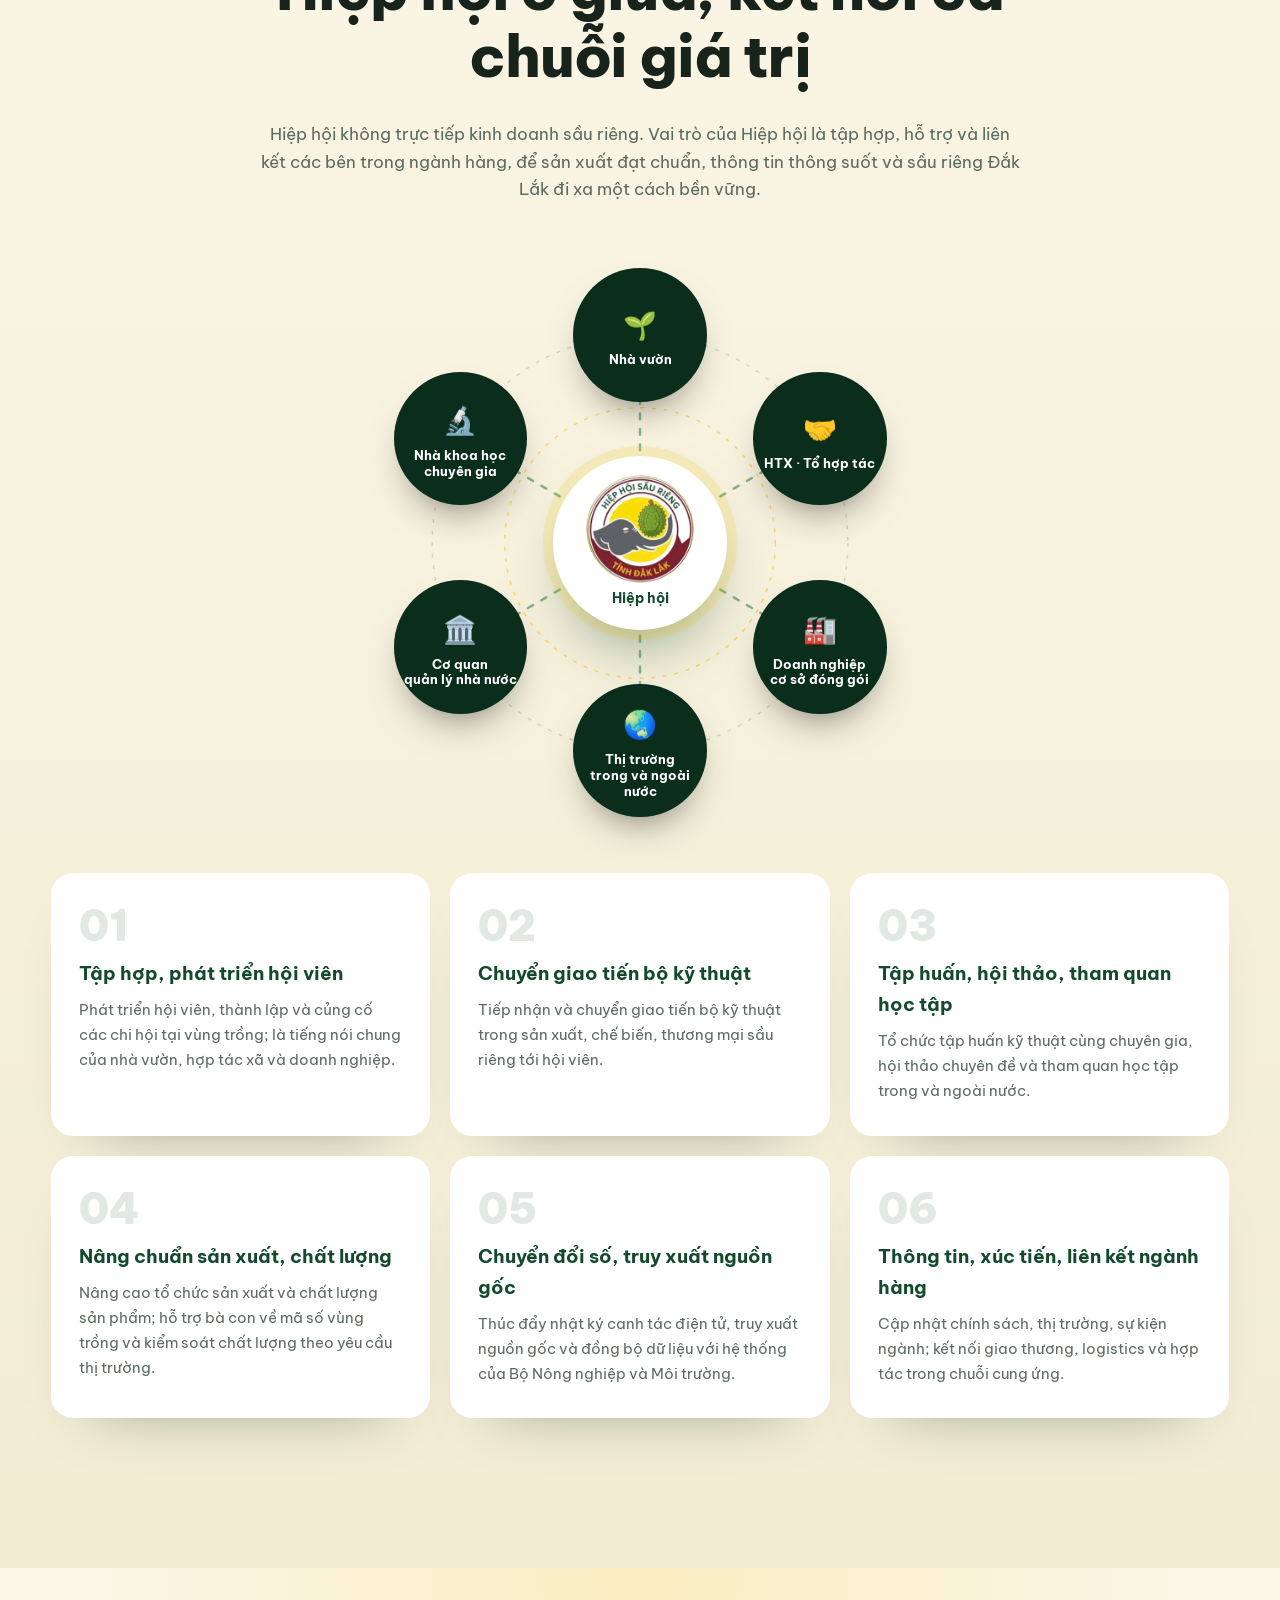
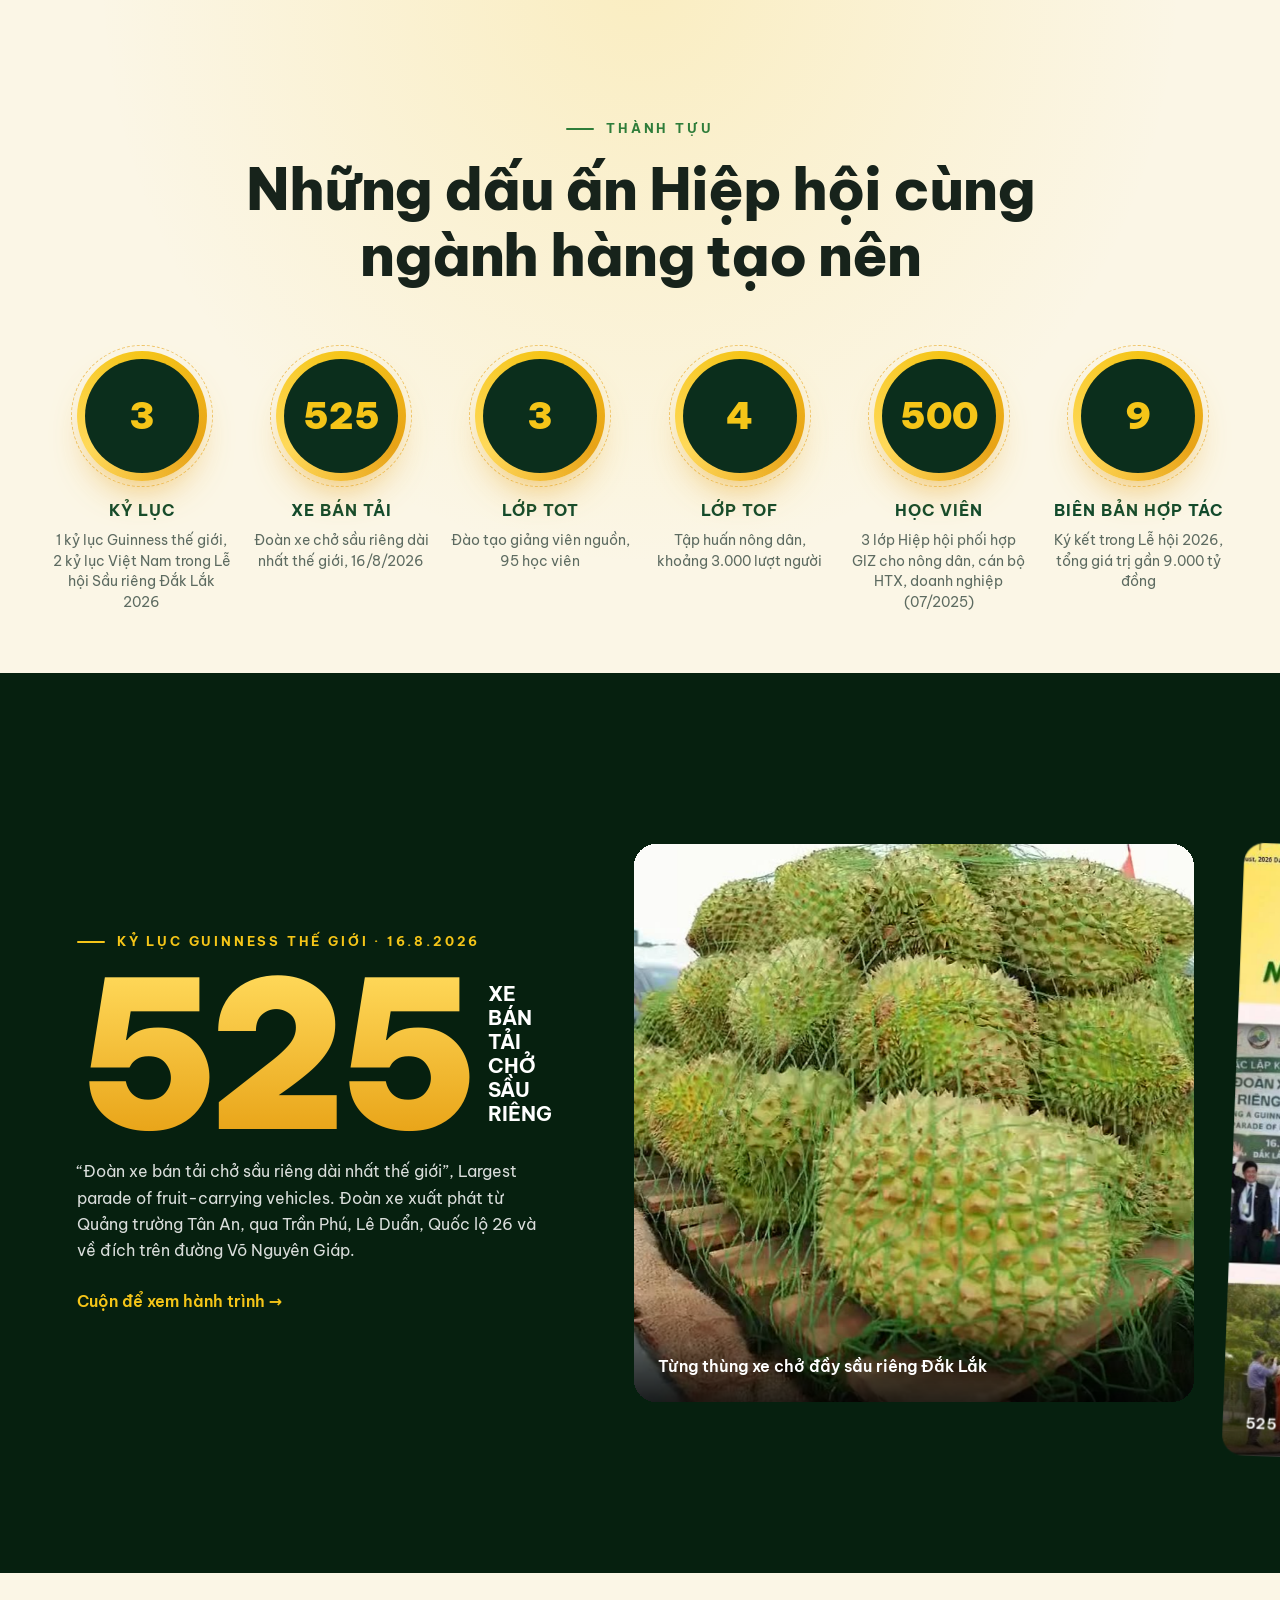
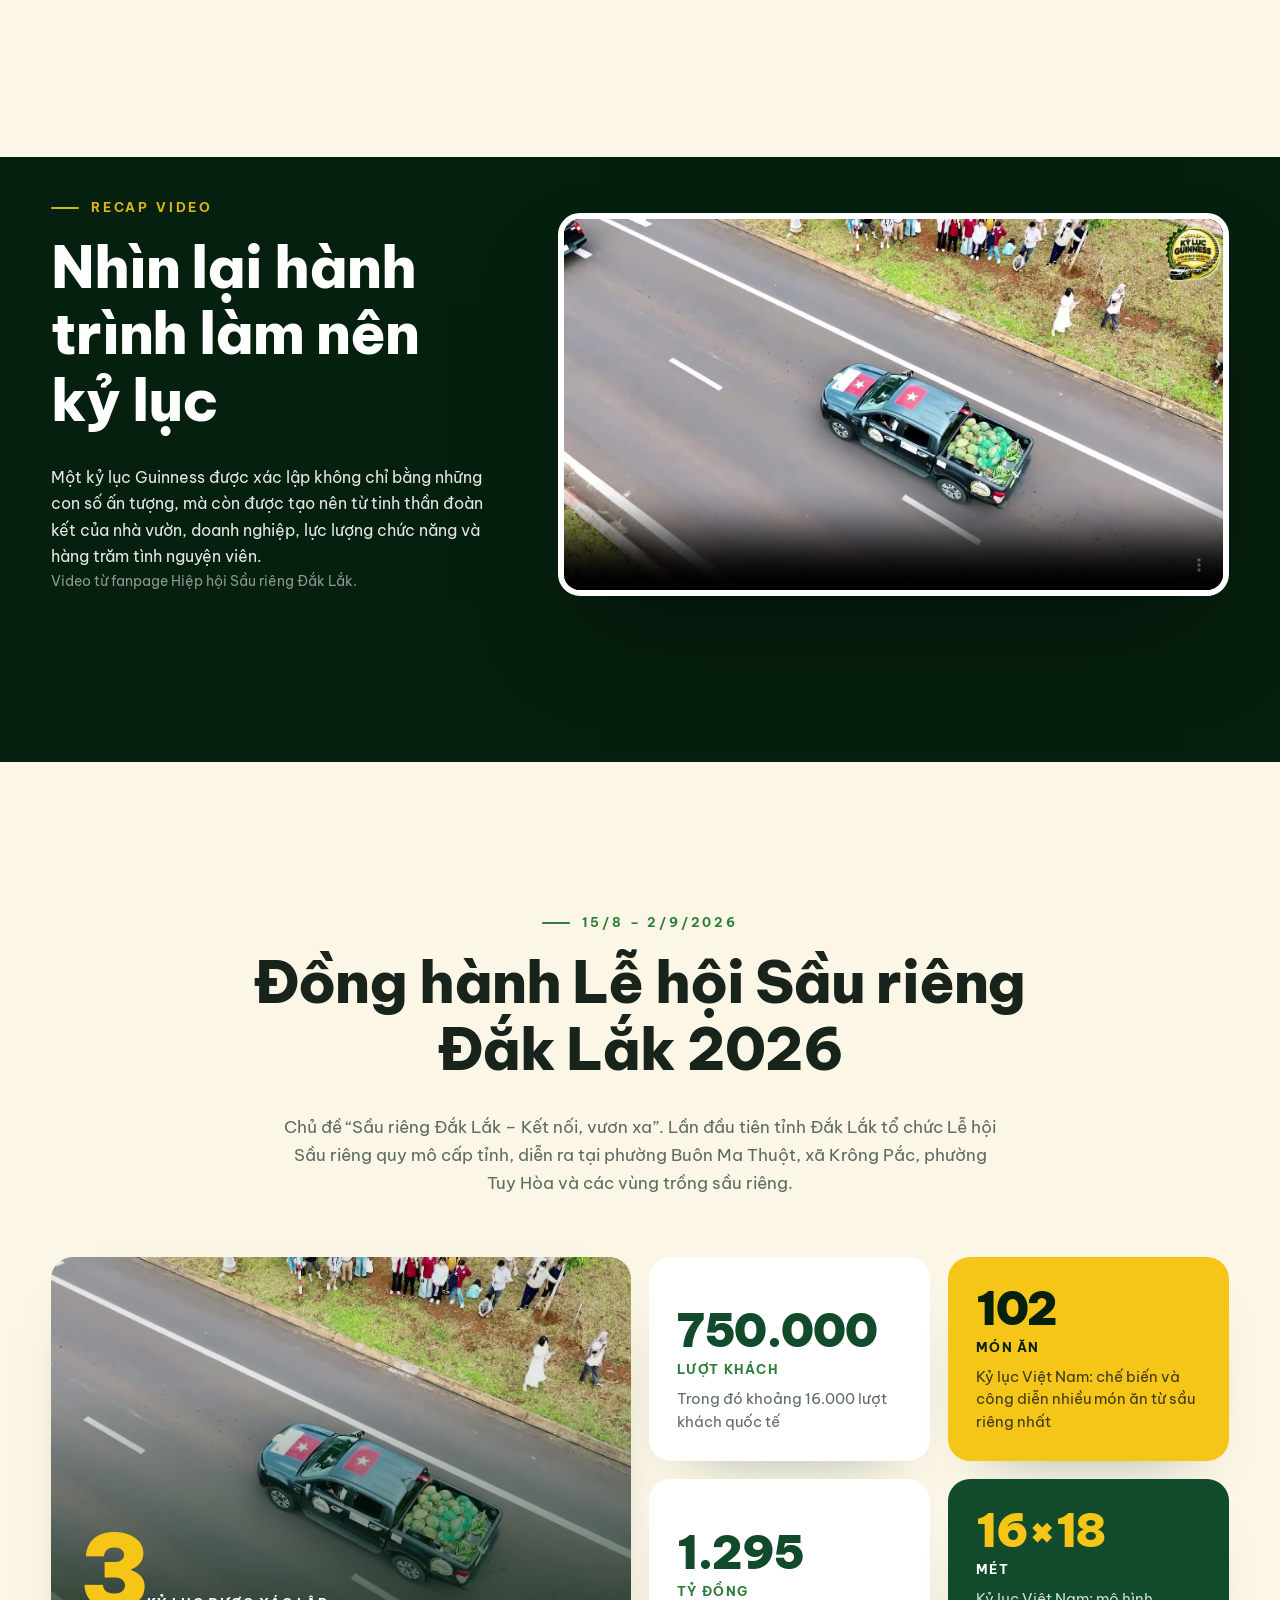
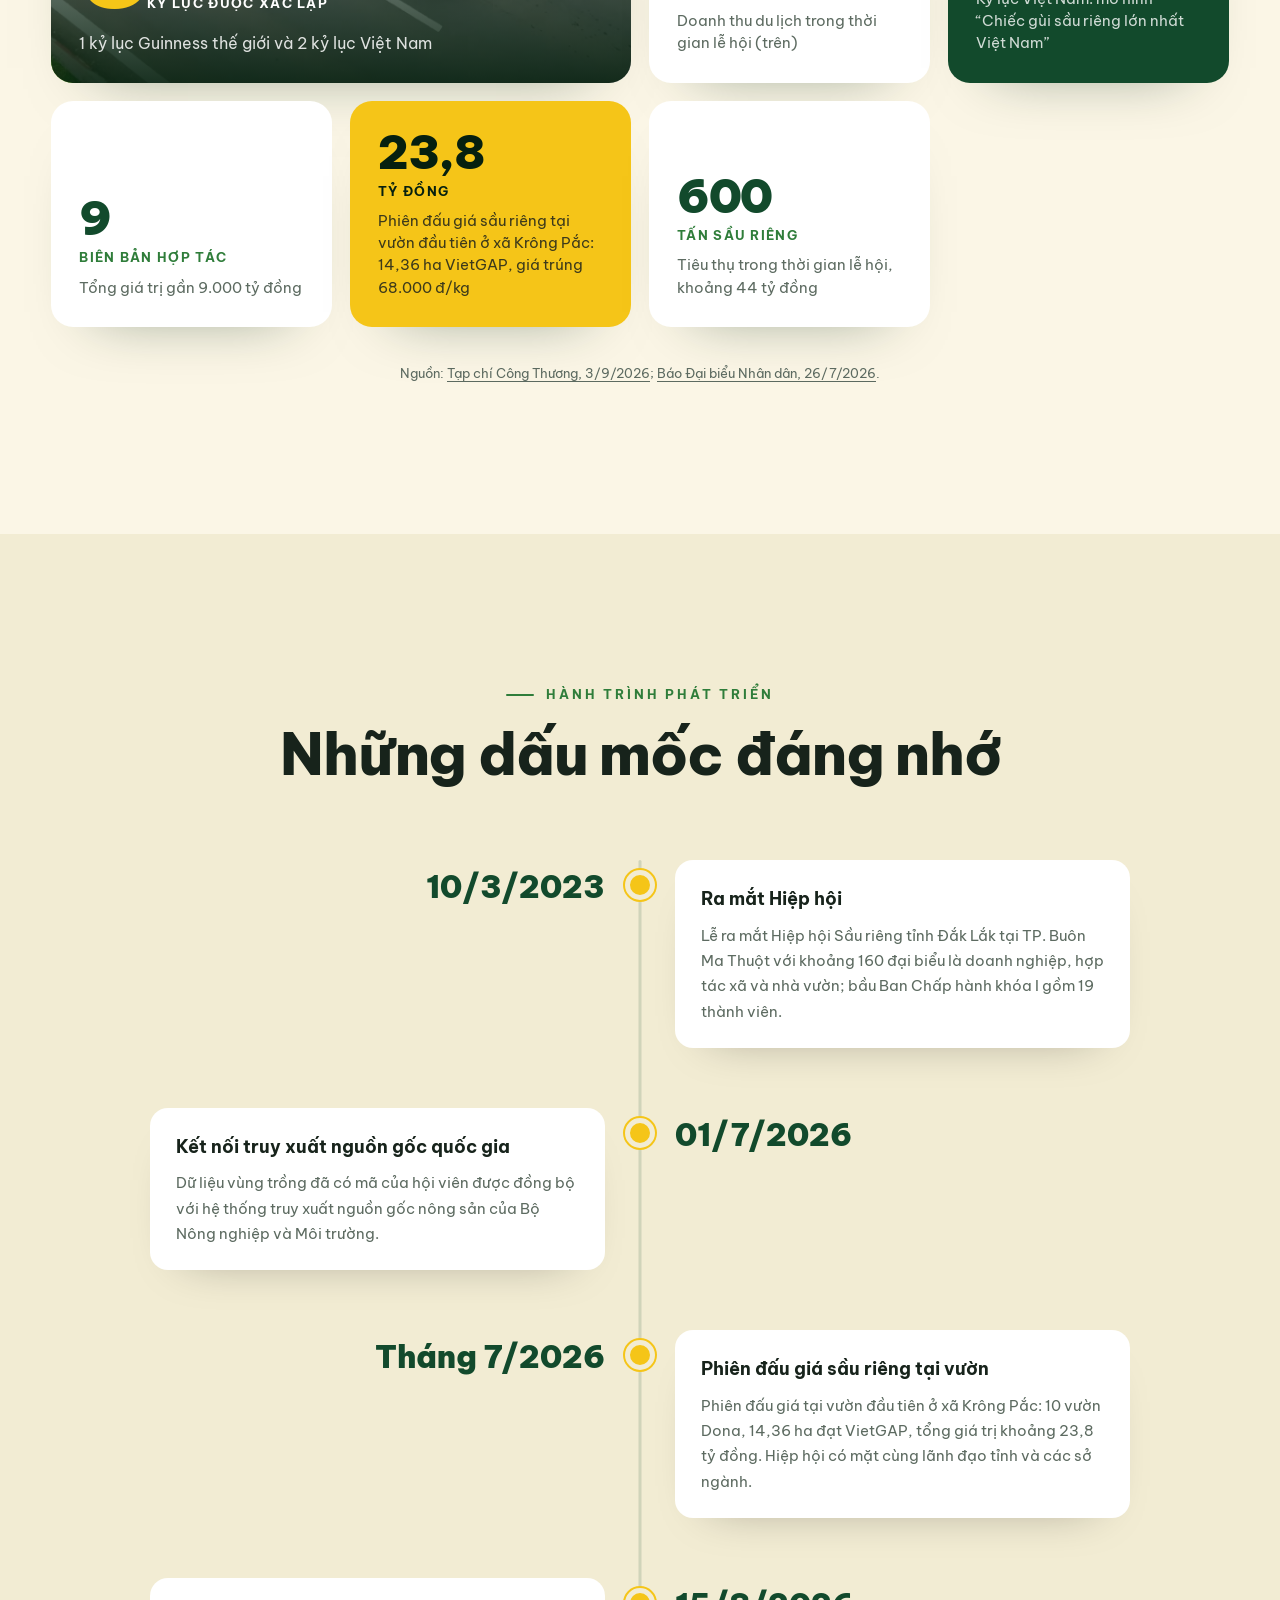
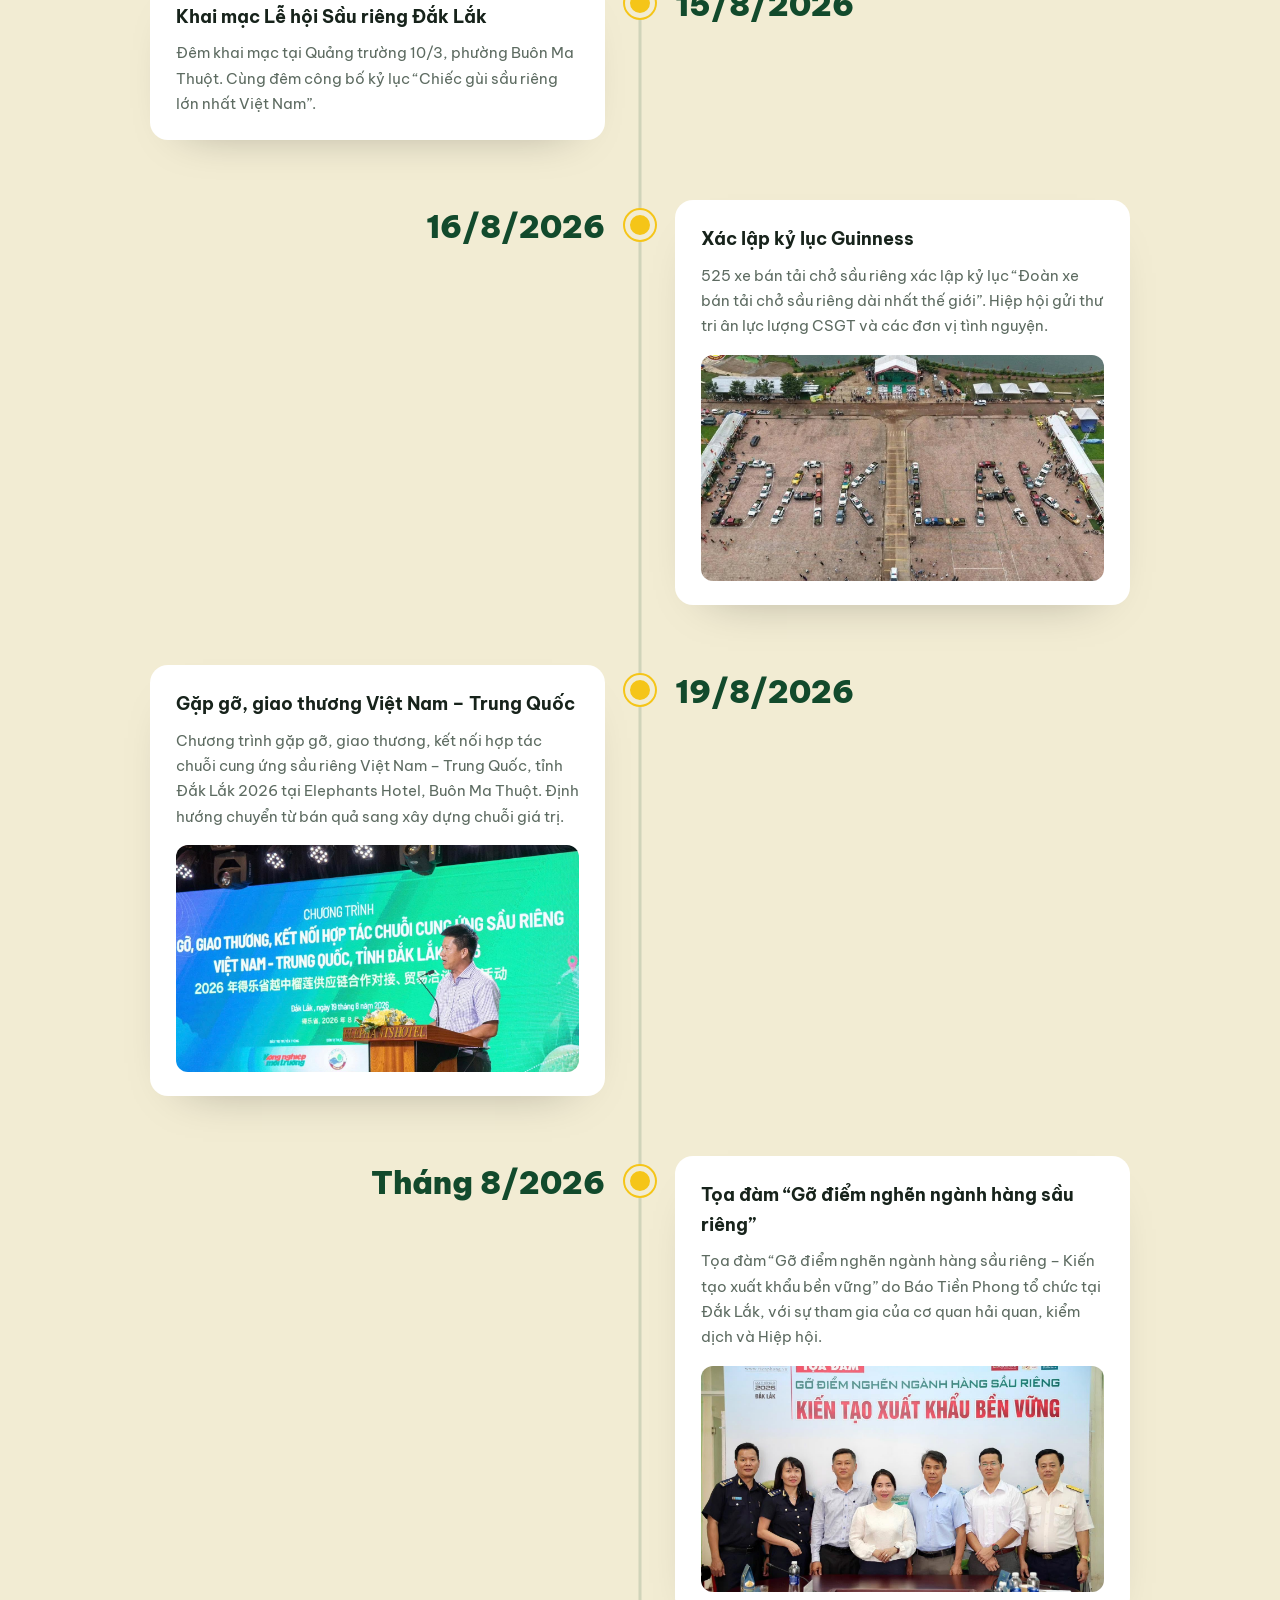
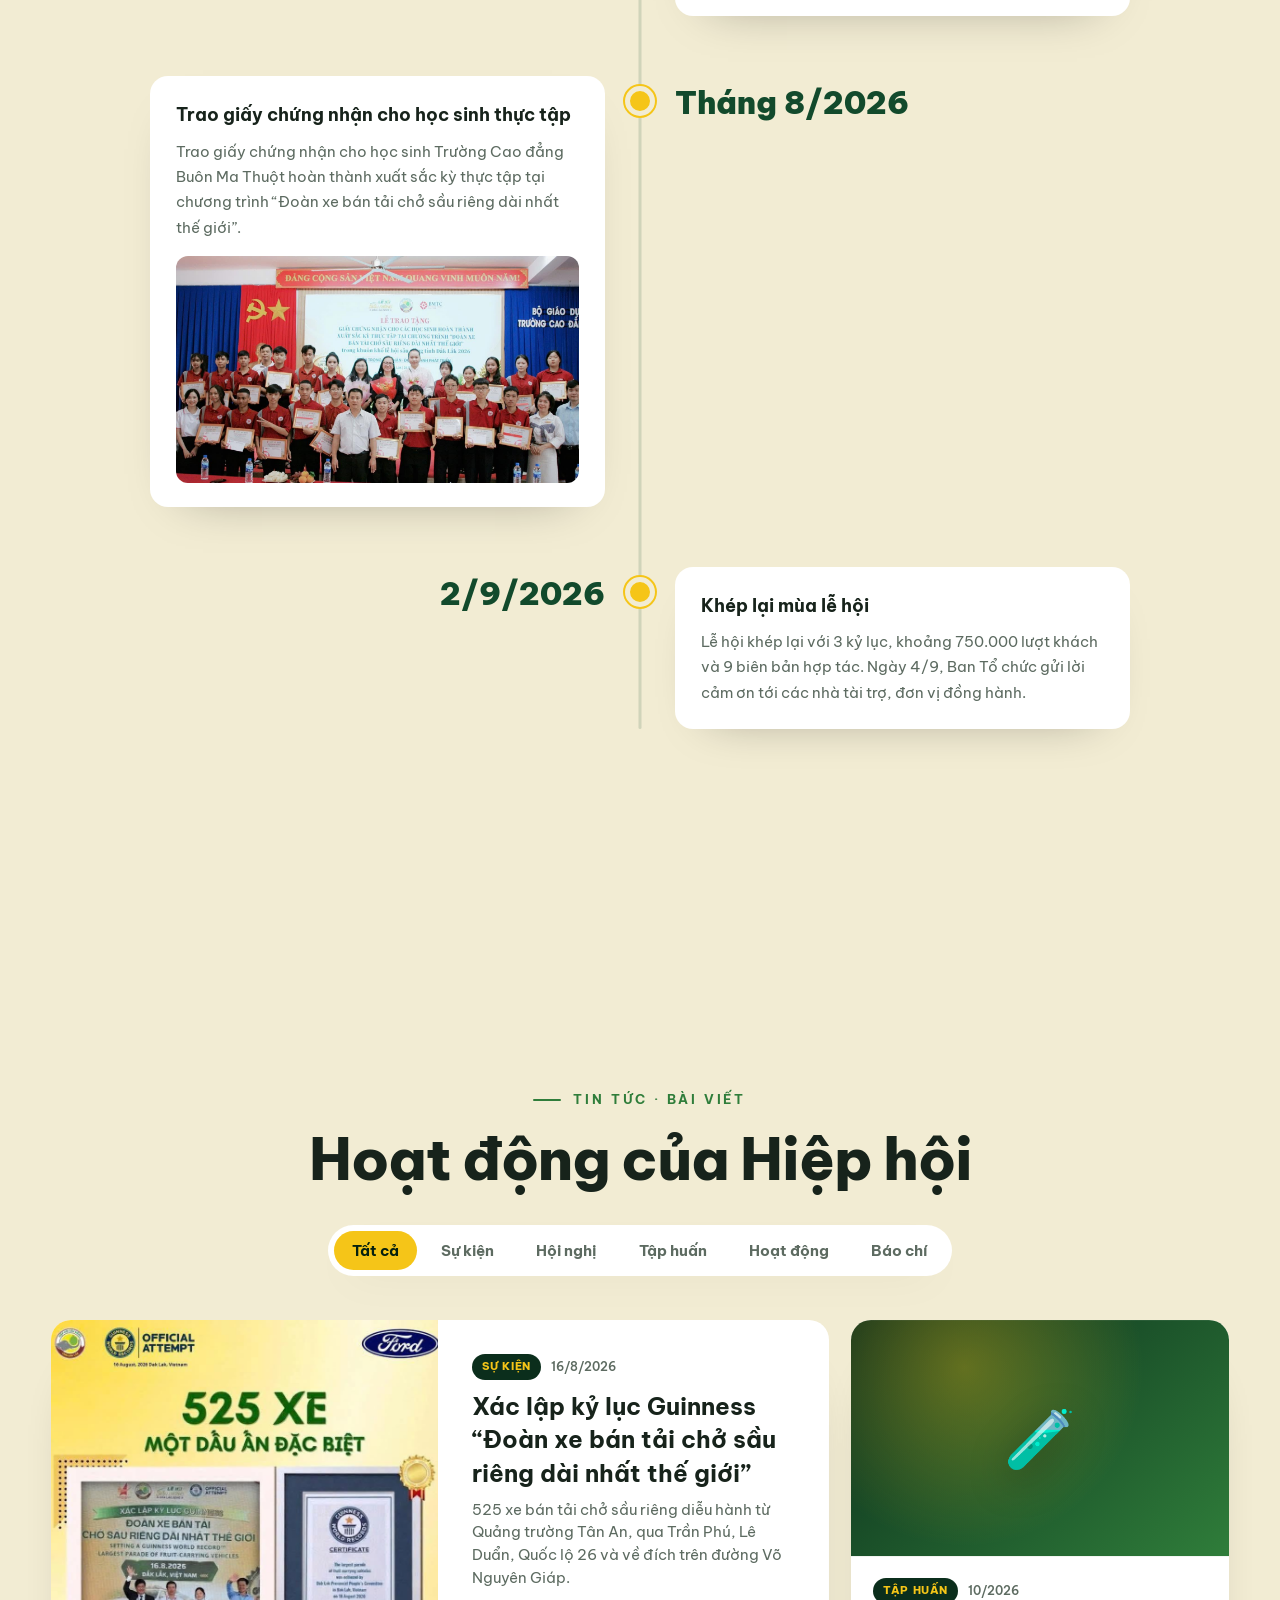
==== commit 7a1c2250: "Ẩn tên và logo FarmBase/DurianBase, ghi là truy xuất nguồn gốc liên kết với Bộ NN&MT Co-Authored-By:" ====
--- a/index.html
+++ b/index.html
@@ -366,14 +366,14 @@
 <!-- NEWS MODAL -->
 <div class="nmodal" id="nmodal" aria-hidden="true"><div class="nmodal__box"><button class="nmodal__x" aria-label="Đóng">×</button><div class="nmodal__content"></div></div></div>
 
-<!-- FARMBASE / TRACEABILITY -->
+<!-- TRACEABILITY -->
 <section class="fb" id="truy-xuat">
   <div class="fb__grid-bg" aria-hidden="true"></div>
   <div class="container">
     <div class="fb__head">
       <p class="eyebrow reveal fb-eyebrow">Truy xuất nguồn gốc</p>
       <h2 class="h2 split light">Hỗ trợ hội viên số hóa vùng trồng</h2>
-      <p class="fb__lead reveal">Bên cạnh các hoạt động liên kết ngành hàng, Hiệp hội phối hợp triển khai truy xuất nguồn gốc trên nền tảng FarmBase (trước đây là DurianBase), hỗ trợ bà con chuẩn bị hồ sơ mã số vùng trồng và đồng bộ dữ liệu với hệ thống truy xuất nguồn gốc nông sản của Bộ Nông nghiệp và Môi trường.</p>
+      <p class="fb__lead reveal">Bên cạnh các hoạt động liên kết ngành hàng, Hiệp hội triển khai truy xuất nguồn gốc liên kết với hệ thống truy xuất nguồn gốc nông sản của Bộ Nông nghiệp và Môi trường, hỗ trợ bà con chuẩn bị hồ sơ mã số vùng trồng và đồng bộ dữ liệu vùng trồng.</p>
     </div>
 
     <!-- data flow -->
@@ -386,8 +386,8 @@
         <circle r="6" class="flow__dot"><animateMotion dur="2.4s" begin=".8s" repeatCount="indefinite"><mpath href="#fp2"/></animateMotion></circle>
         <circle r="6" class="flow__dot"><animateMotion dur="2.4s" begin="1.6s" repeatCount="indefinite"><mpath href="#fp3"/></animateMotion></circle>
       </svg>
-      <div class="flow__node"><div class="flow__ic">🌱</div><h4>Nhà vườn</h4><p>Ghi nhật ký ngay trên Zalo Mini App, chụp ảnh bao bì phân thuốc.</p></div>
-      <div class="flow__node"><div class="flow__ic">🗂️</div><h4>HTX · Doanh nghiệp</h4><p>Quản lý vùng, lô, nhật ký, thu hoạch trên trang quản lý FarmBase.</p></div>
+      <div class="flow__node"><div class="flow__ic">🌱</div><h4>Nhà vườn</h4><p>Ghi nhật ký ngay trên điện thoại, chụp ảnh bao bì phân thuốc.</p></div>
+      <div class="flow__node"><div class="flow__ic">🗂️</div><h4>HTX · Doanh nghiệp</h4><p>Quản lý vùng, lô, nhật ký, thu hoạch trên hệ thống quản lý.</p></div>
       <div class="flow__node hl"><div class="flow__ic">🏛️</div><h4>Bộ NN&amp;MT</h4><p>Đồng bộ dữ liệu với hệ thống truy xuất nguồn gốc nông sản quốc gia.</p></div>
       <div class="flow__node"><div class="flow__ic">📱</div><h4>Thị trường</h4><p>Quét QR vùng trồng, QR từng lô để xem hành trình của trái sầu riêng.</p></div>
     </div>
@@ -395,9 +395,9 @@
     <!-- app mockup -->
     <div class="mock">
       <div class="mock__browser tiltSoft">
-        <div class="mock__bar"><span></span><span></span><span></span><em>Trang quản lý FarmBase · mô phỏng</em></div>
+        <div class="mock__bar"><span></span><span></span><span></span><em>Trang quản lý vùng trồng · mô phỏng</em></div>
         <div class="dash">
-          <aside class="dash__side"><b>farmbase</b><i class="on">Vùng trồng</i><i>Lô đất</i><i>Nhật ký</i><i>Thu hoạch</i><i>Bản đồ</i><i>Mã QR</i></aside>
+          <aside class="dash__side"><b>Vùng trồng</b><i class="on">Vùng trồng</i><i>Lô đất</i><i>Nhật ký</i><i>Thu hoạch</i><i>Bản đồ</i><i>Mã QR</i></aside>
           <div class="dash__main">
             <div class="dash__top"><div><small>Vùng trồng mẫu</small><h5>Vùng sầu riêng Mẫu 01</h5></div><span class="dash__badge">Vụ mùa 2026</span></div>
             <div class="dash__kpis"><div><b>5</b><small>lô</small></div><div><b>6,8</b><small>ha</small></div><div><b>42</b><small>nhật ký</small></div><div><b class="ok">100%</b><small>đã đồng bộ</small></div></div>
@@ -408,7 +408,7 @@
       <div class="phone">
         <div class="phone__notch"></div>
         <div class="phone__screen">
-          <div class="ph__head"><span>‹</span><b>FarmBase</b><em>Zalo Mini App</em></div>
+          <div class="ph__head"><span>‹</span><b>Nhật ký vườn</b><em>Ứng dụng nông hộ</em></div>
           <div class="ph__hello">Chào bà con 👋</div>
           <div class="ph__card"><div><b>Lô A2 · Dona</b><small>1,4 ha · 140 cây · trồng 2019</small></div><span class="ph__qr" aria-hidden="true"></span></div>
           <div class="ph__title">Nhật ký canh tác</div>
@@ -425,7 +425,7 @@
       <p class="mock__note">Giao diện mô phỏng, dữ liệu minh họa, không phải dữ liệu nông hộ thật.</p>
     </div>
 
-    <p class="fb__note reveal">Kết nối hệ thống truy xuất nguồn gốc của Bộ NN&amp;MT từ <b>01/07/2026</b>; việc đồng bộ áp dụng cho các vùng trồng đã có mã. Kết nối GS1 Việt Nam theo lộ trình, dự kiến 11/2026. Giải pháp FarmBase do BVI và Salefronts đồng phát triển.</p>
+    <p class="fb__note reveal">Kết nối hệ thống truy xuất nguồn gốc của Bộ NN&amp;MT từ <b>01/07/2026</b>; việc đồng bộ áp dụng cho các vùng trồng đã có mã. Kết nối GS1 Việt Nam theo lộ trình, dự kiến 11/2026.</p>
   </div>
 </section>
 
@@ -437,11 +437,11 @@
       <h2 class="h2 split">Từ vườn nhà đến bản đồ xuất khẩu</h2>
       <p class="reveal">Đội ngũ hiện trường cùng HTX đi từng vườn, số hóa từng lô, chuẩn hóa điều kiện tại vườn và đồng hành đến khi vùng trồng được phê duyệt, rồi tiếp tục duy trì dữ liệu cả vụ.</p>
       <div class="journey__progress"><span id="jFill"></span></div>
-      <p class="journey__legal reveal">Việc cấp mã số vùng trồng thuộc thẩm quyền cơ quan quản lý nhà nước. Hiệp hội và FarmBase hỗ trợ kỹ thuật, hồ sơ và vận hành hệ thống truy xuất. Làm mã vùng trồng không ảnh hưởng quyền sử dụng đất; chủ vườn vẫn tự chủ việc mua bán.</p>
+      <p class="journey__legal reveal">Việc cấp mã số vùng trồng thuộc thẩm quyền cơ quan quản lý nhà nước. Hiệp hội hỗ trợ kỹ thuật, hồ sơ và vận hành hệ thống truy xuất. Làm mã vùng trồng không ảnh hưởng quyền sử dụng đất; chủ vườn vẫn tự chủ việc mua bán.</p>
     </div>
     <div class="journey__steps">
       <article class="jstep"><img src="assets/img/vuon-flycam.jpg" alt="Vùng trồng sầu riêng nhìn từ flycam" loading="lazy"><div><span>01</span><h3>Họp dân, khảo sát từng vườn</h3><p>Chốt danh sách hộ, đơn vị đứng mã (HTX hoặc tổ hợp tác). Khảo sát diện tích, số cây, tuổi cây, sản lượng, bay flycam.</p></div></article>
-      <article class="jstep"><img src="assets/img/mo-phong-ban-do-lo.svg" alt="Bản đồ lô mô phỏng trên FarmBase" loading="lazy"><div><span>02</span><h3>Số hóa lô thửa trên FarmBase</h3><p>Tọa độ, hình lô, số tờ, số thửa cho từng lô. Hệ thống là nguồn dữ liệu duy nhất, giấy tờ được bảo mật.</p></div></article>
+      <article class="jstep"><img src="assets/img/mo-phong-ban-do-lo.svg" alt="Bản đồ lô mô phỏng" loading="lazy"><div><span>02</span><h3>Số hóa lô thửa trên hệ thống</h3><p>Tọa độ, hình lô, số tờ, số thửa cho từng lô. Hệ thống là nguồn dữ liệu duy nhất, giấy tờ được bảo mật.</p></div></article>
       <article class="jstep"><img src="assets/img/bien-song-ngu.jpg" alt="Biển thông tin vùng trồng song ngữ Việt Trung" loading="lazy"><div><span>03</span><h3>Chuẩn hóa điều kiện tại vườn</h3><p>Biển song ngữ Việt – Trung, kho thuốc có khóa, bẫy giám sát sinh vật gây hại có số hiệu, điểm tập kết trái không chạm đất.</p></div></article>
       <article class="jstep"><img src="assets/img/tai-lieu-ispm6.jpg" alt="Tài liệu tập huấn ISPM 6 và sổ nhật ký vùng trồng" loading="lazy"><div><span>04</span><h3>Tập huấn &amp; nhật ký canh tác</h3><p>Tập huấn VietGAP, ISPM 6, ghi nhật ký, thời gian cách ly. Mỗi hộ có đủ bộ nhật ký, ghi liên tục cả vụ.</p></div></article>
       <article class="jstep"><img src="assets/img/kho-thuoc.jpg" alt="Kho chứa phân bón, thuốc BVTV có biển song ngữ" loading="lazy"><div><span>05</span><h3>Nộp hồ sơ, đón kiểm tra</h3><p>Hồ sơ nộp UBND xã qua Cổng Dịch vụ công quốc gia. Xã kiểm tra thực địa, tỉnh và Bộ NN&amp;MT gửi phía nước nhập khẩu xem xét.</p></div></article>
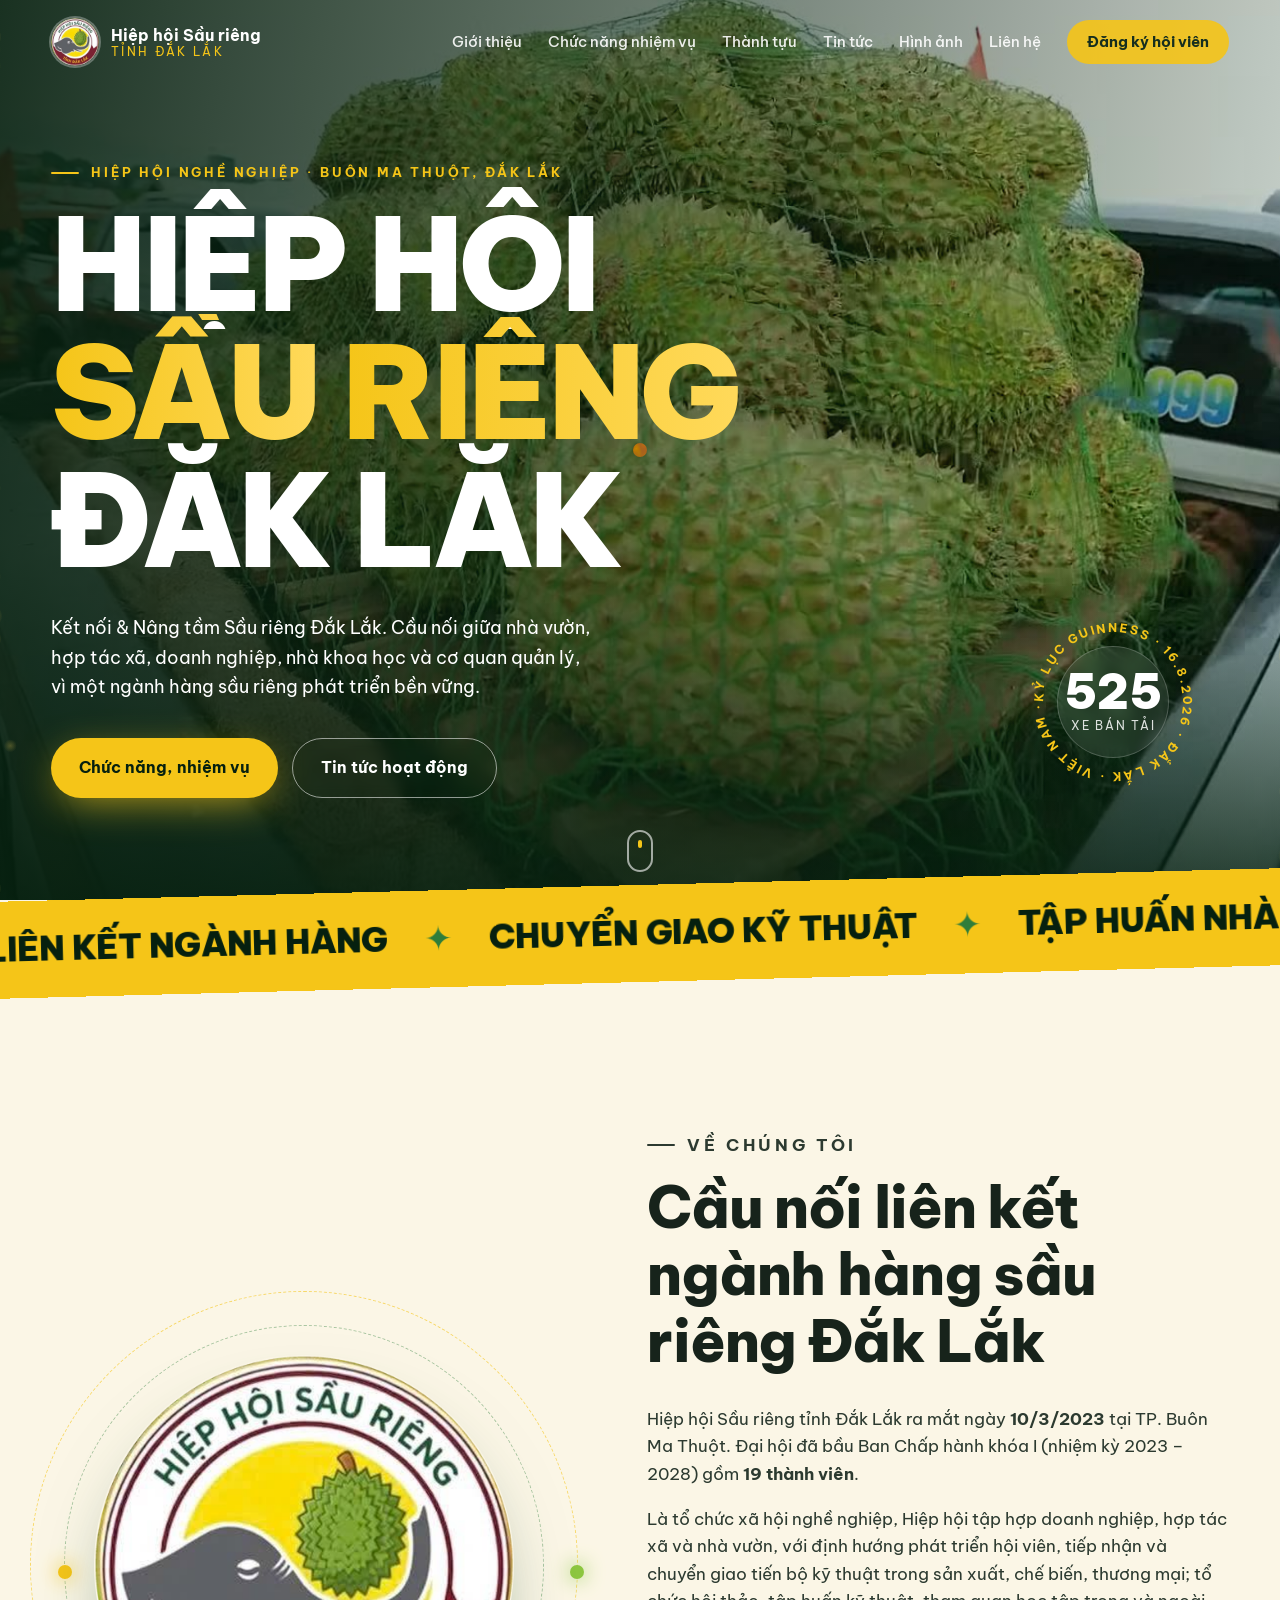
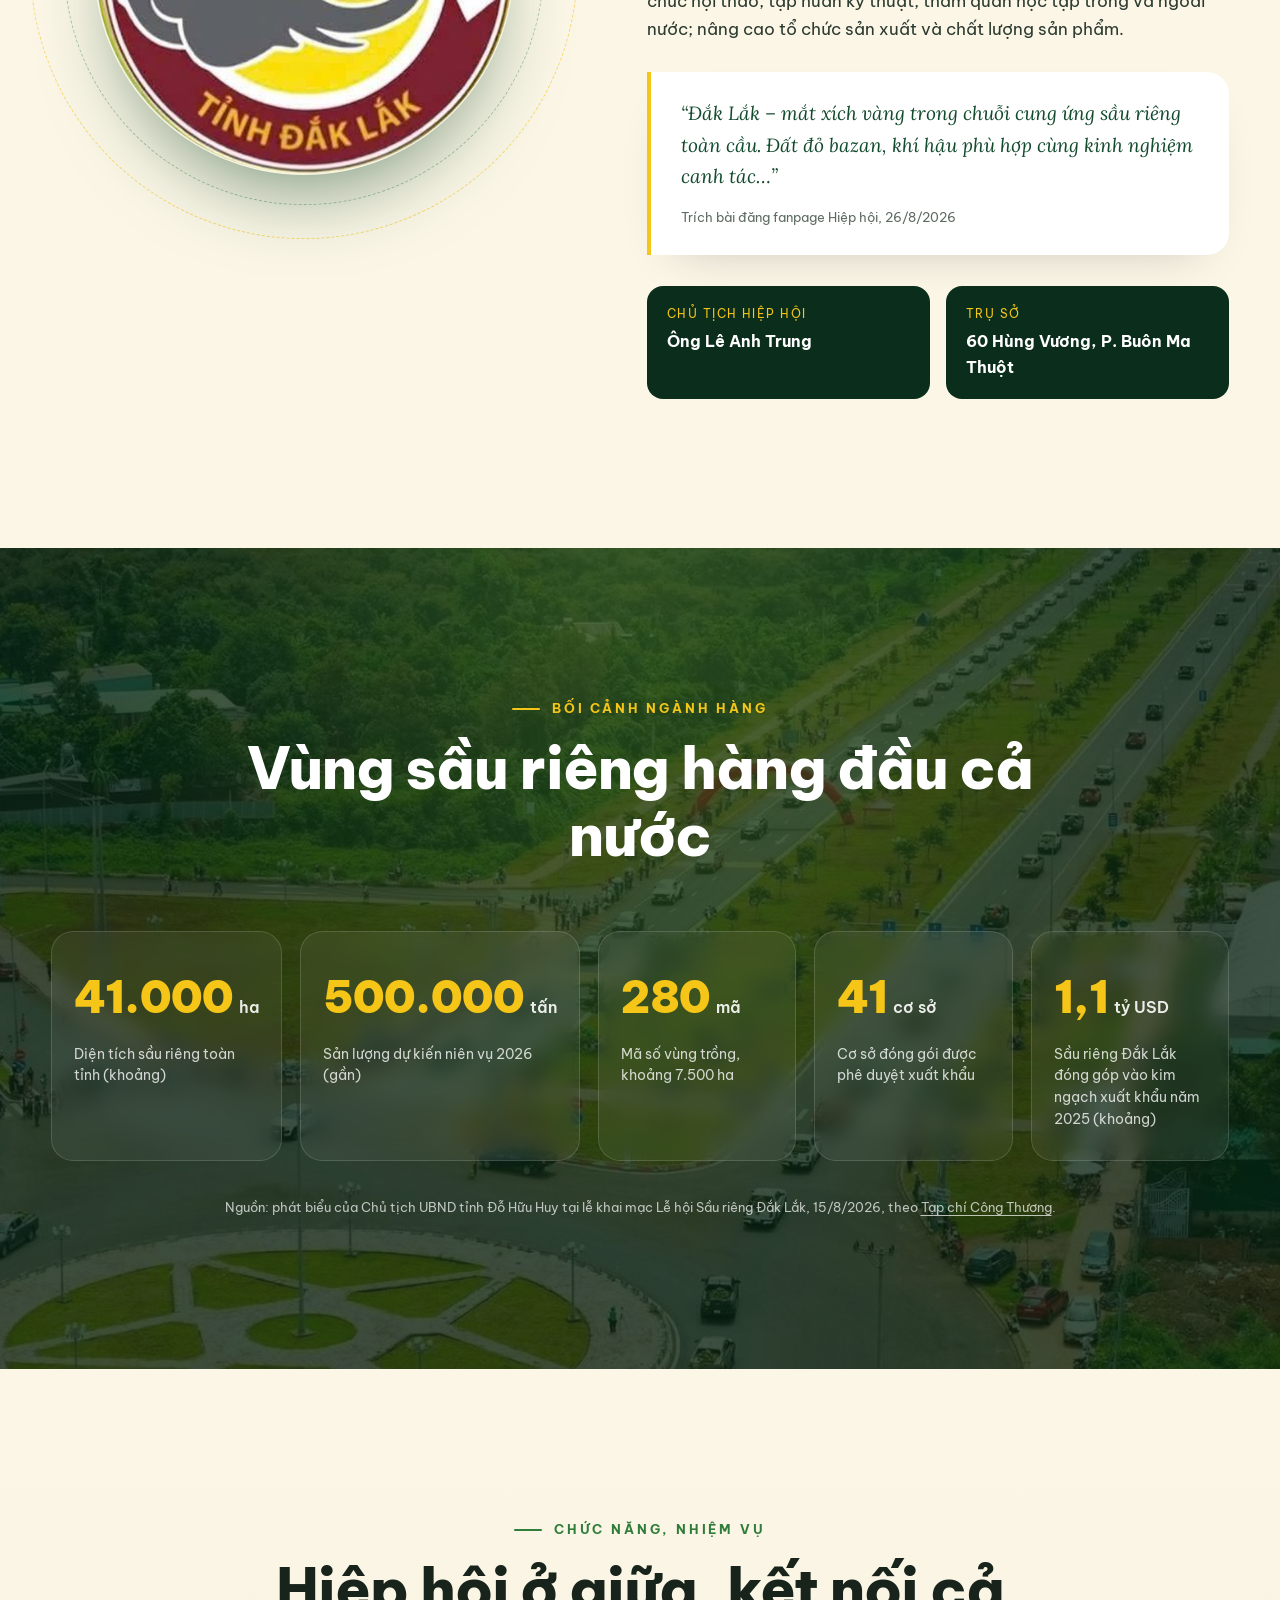
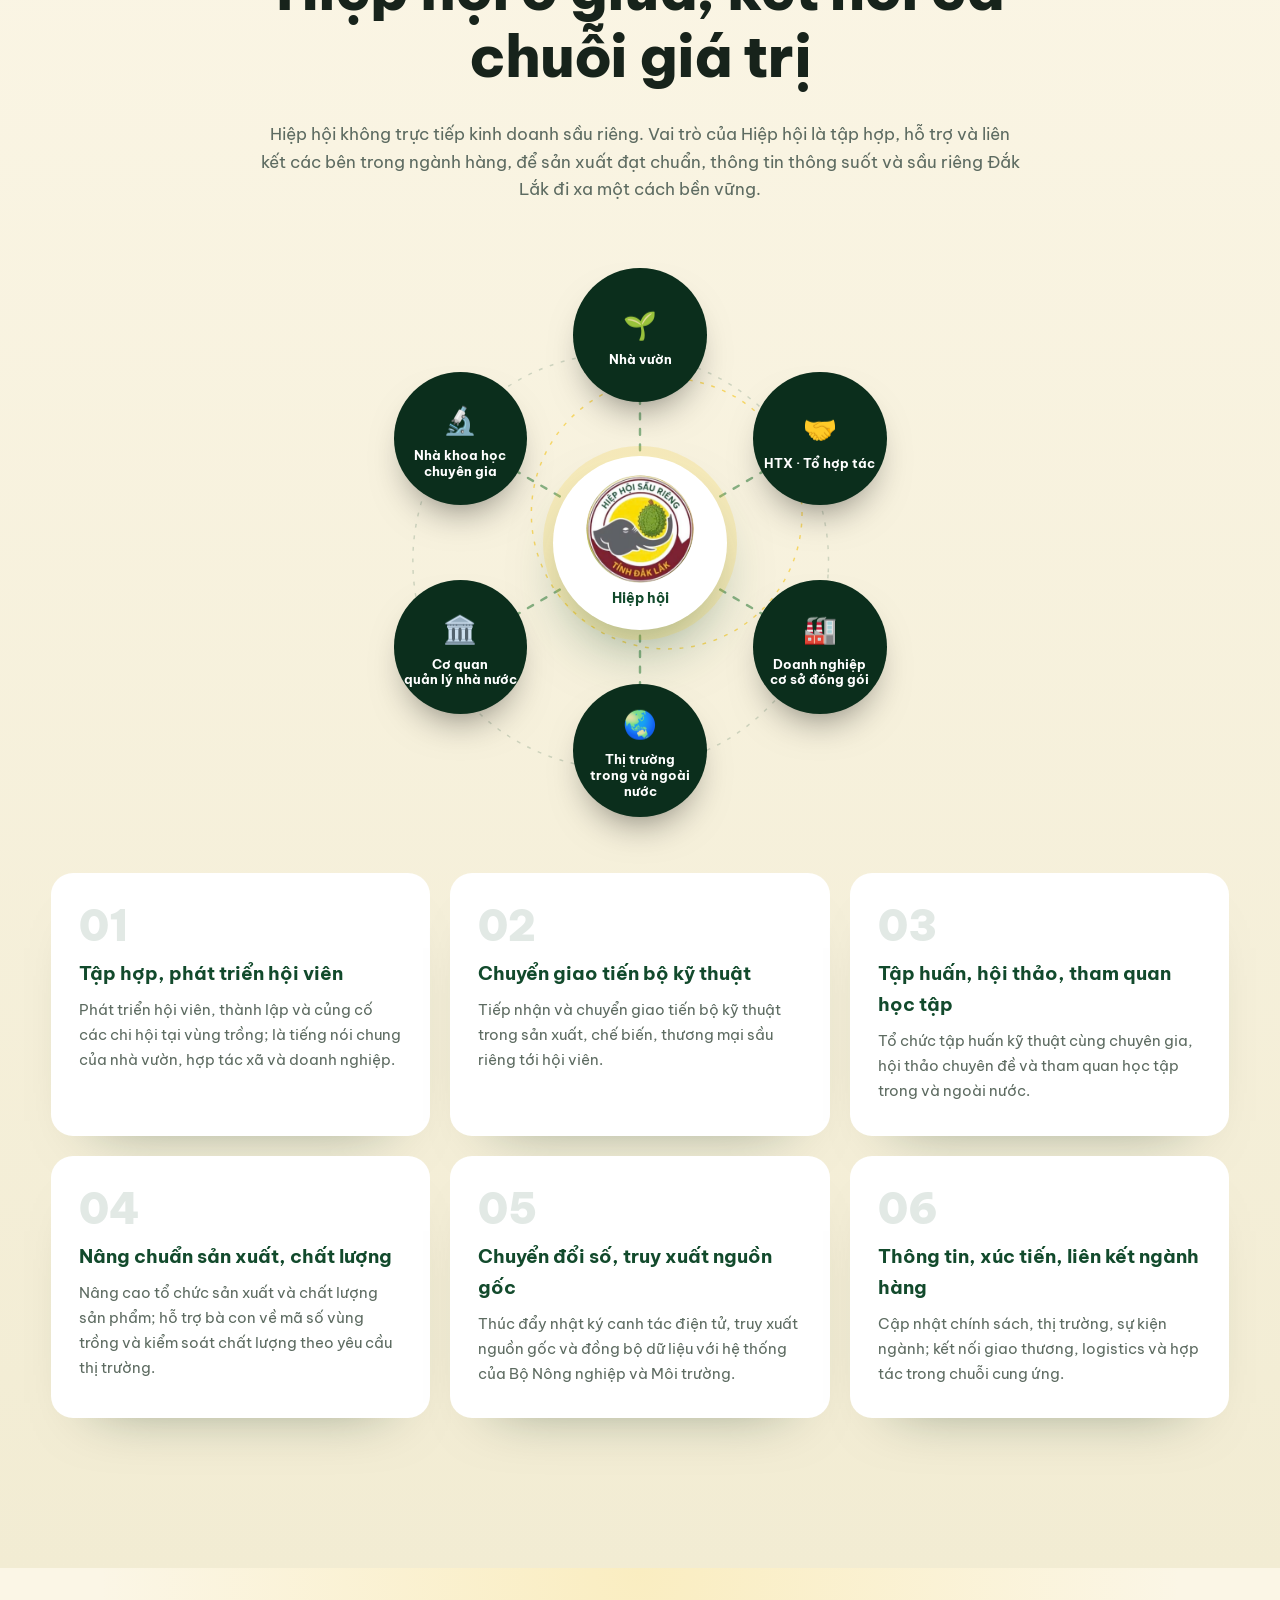
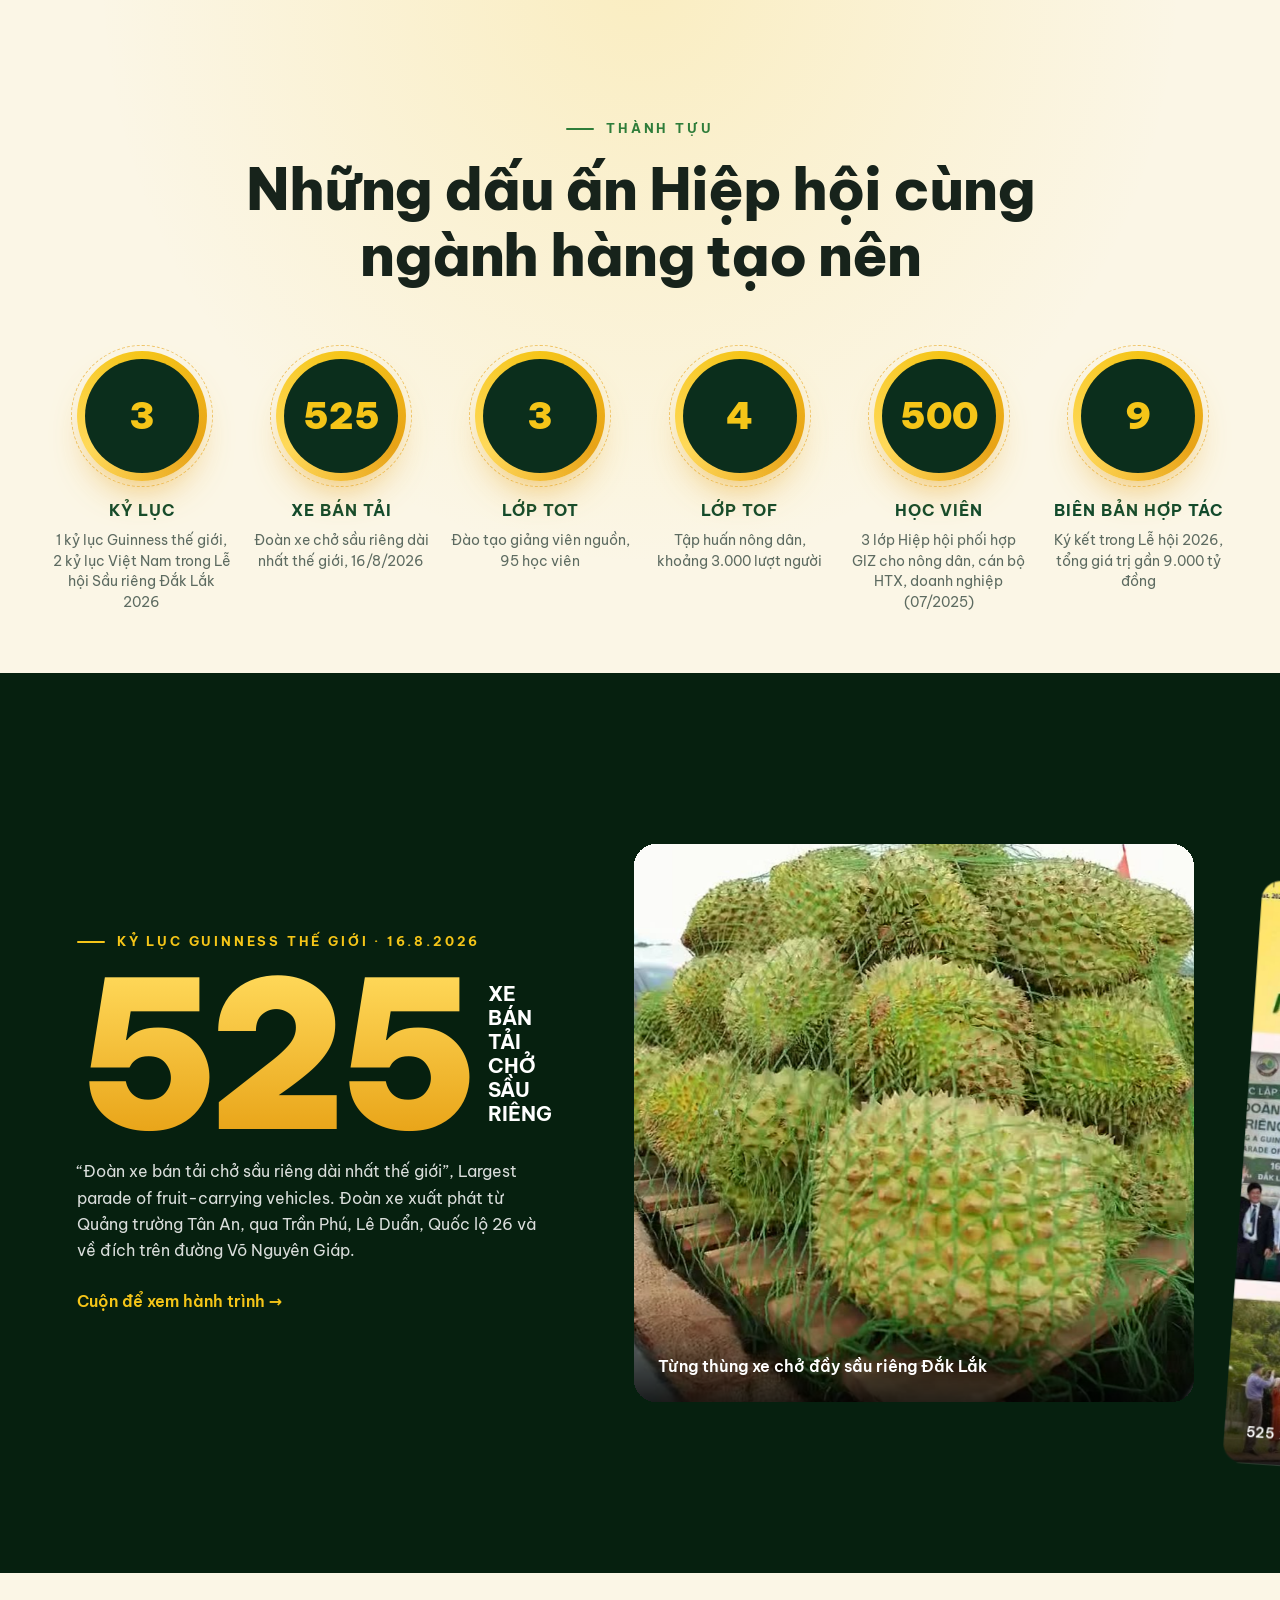
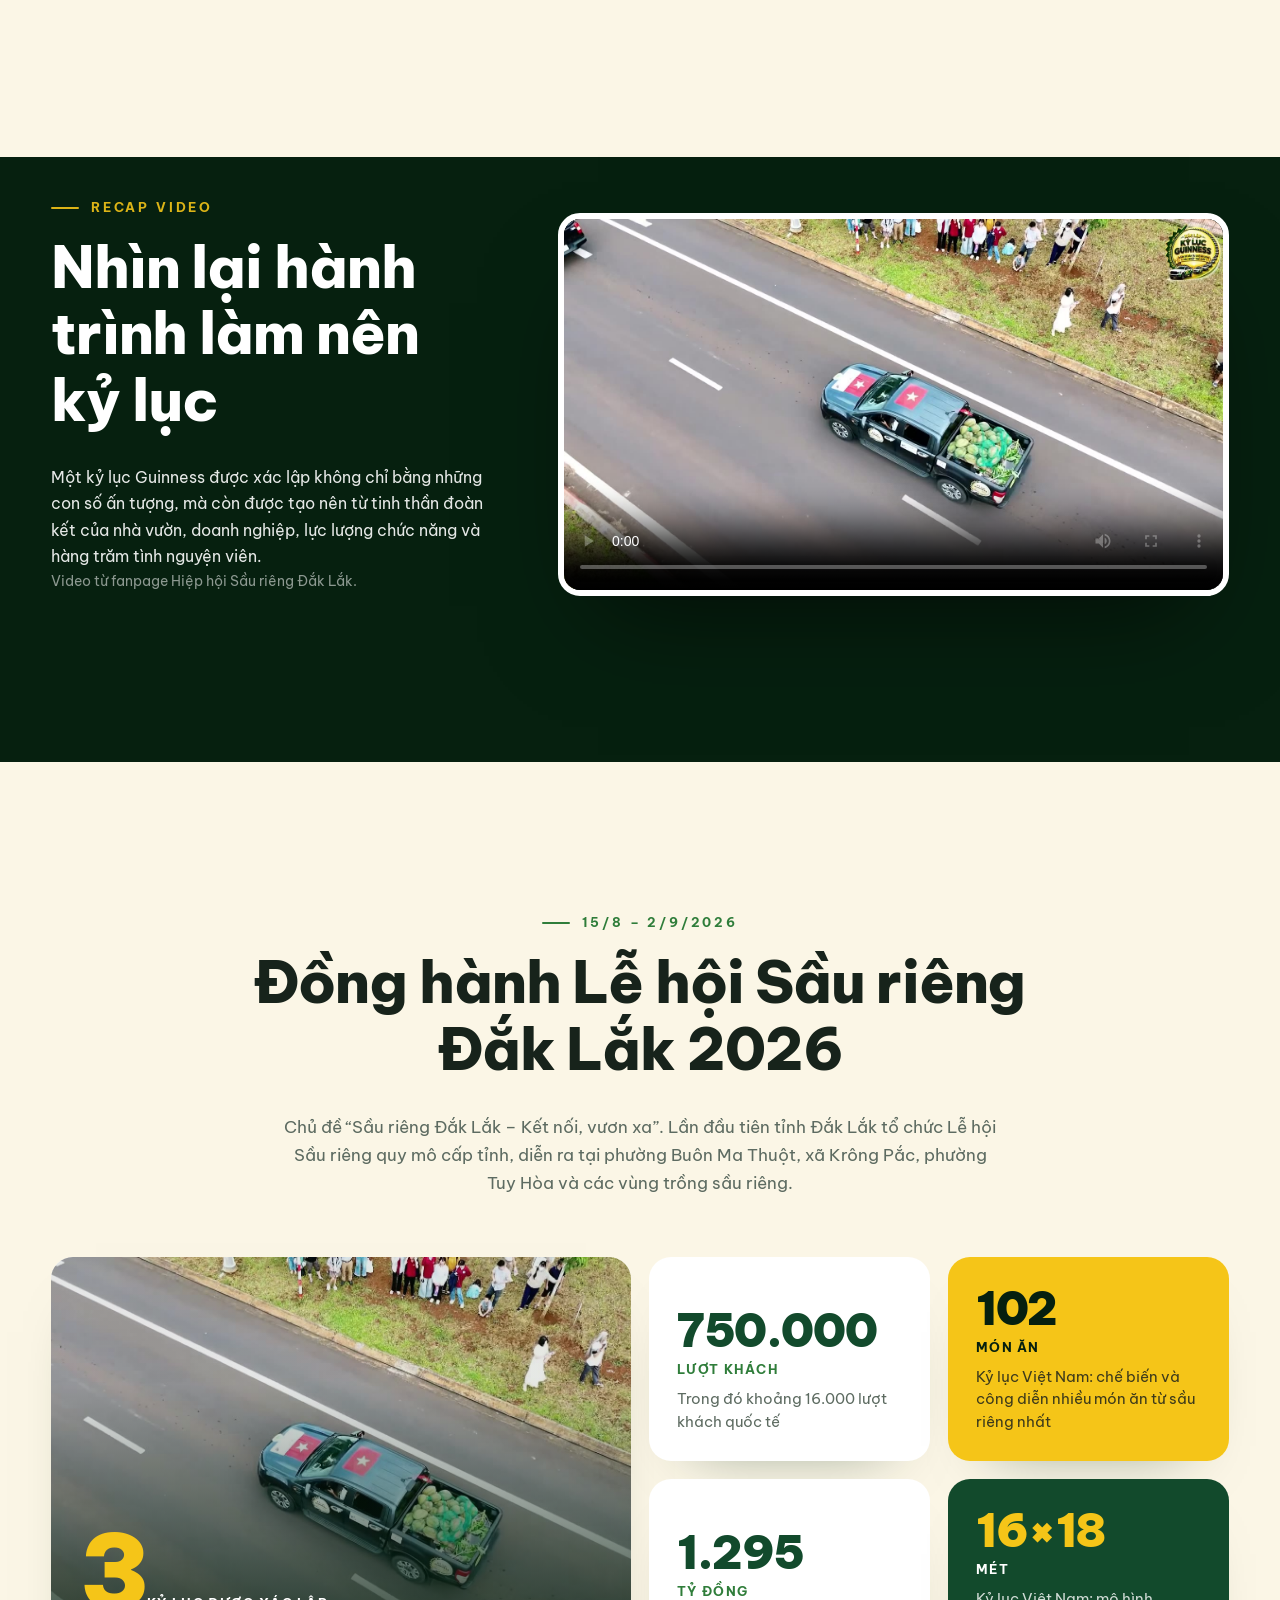
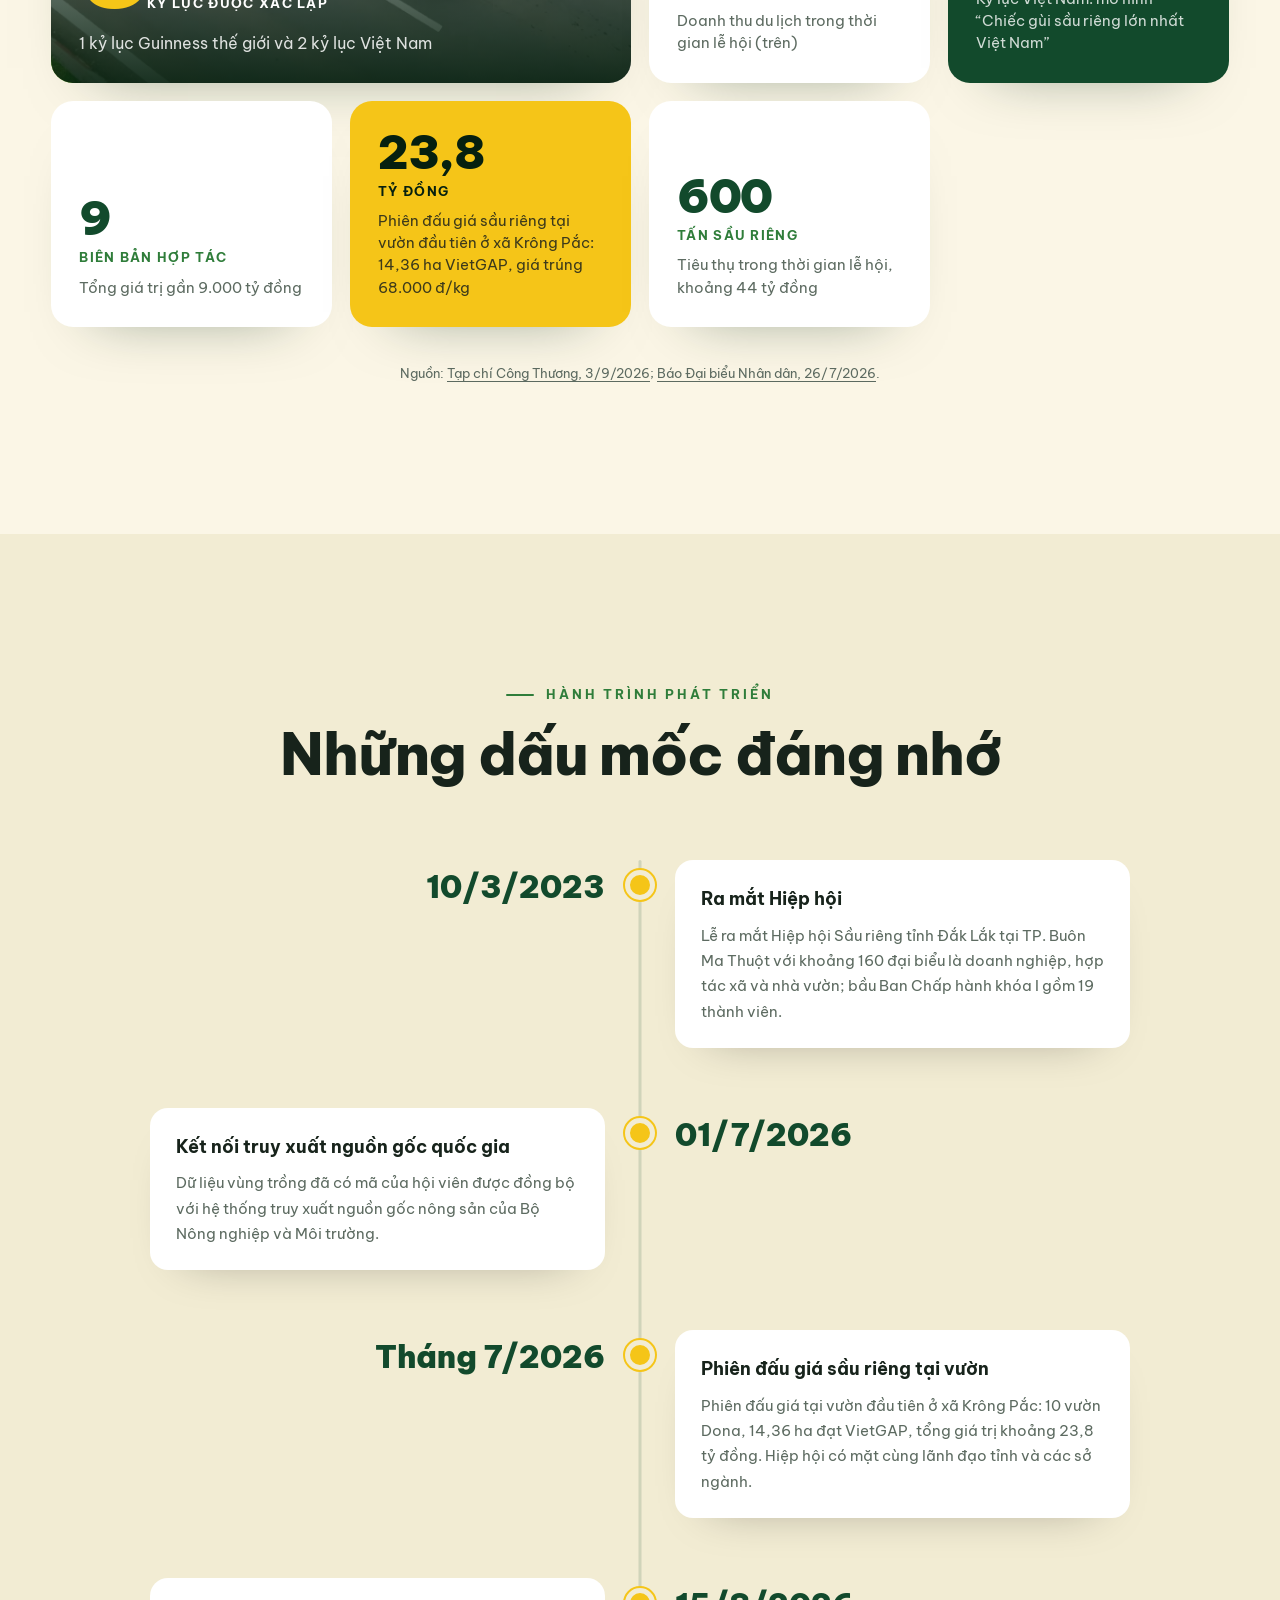
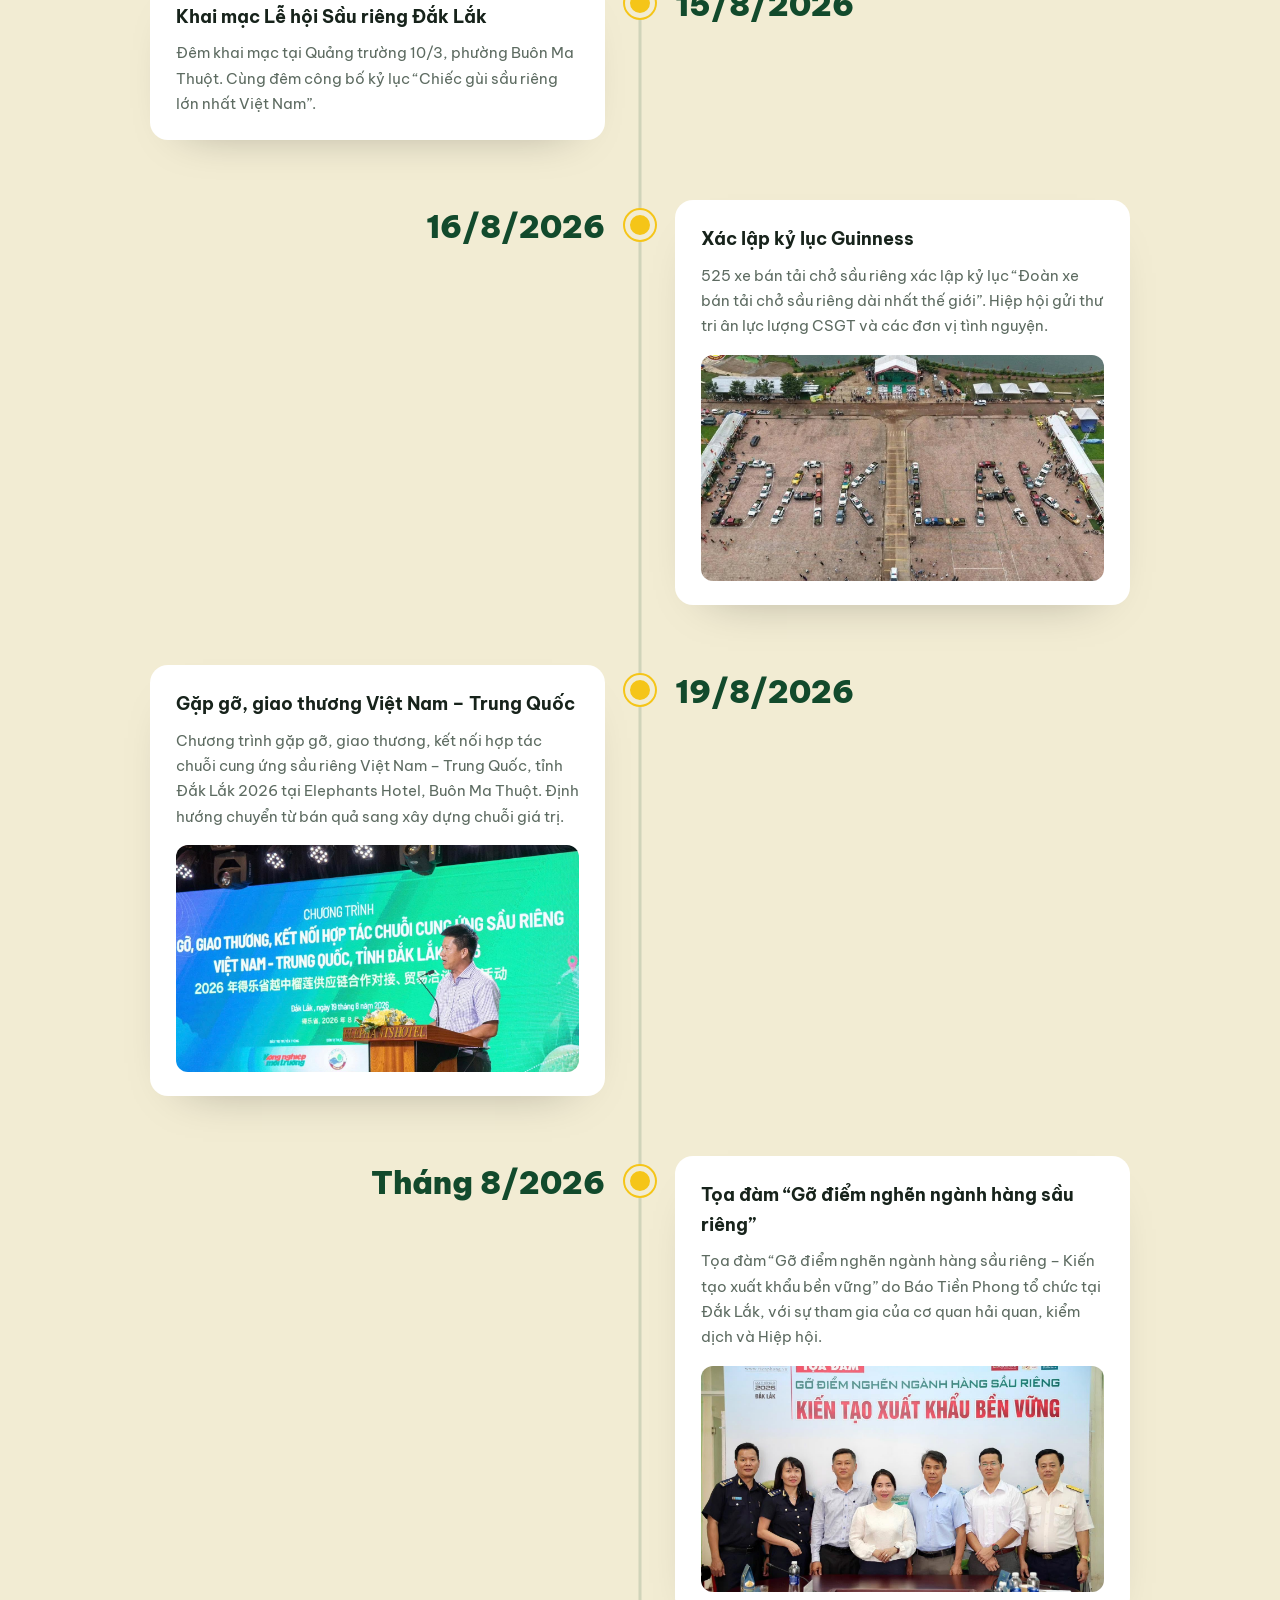
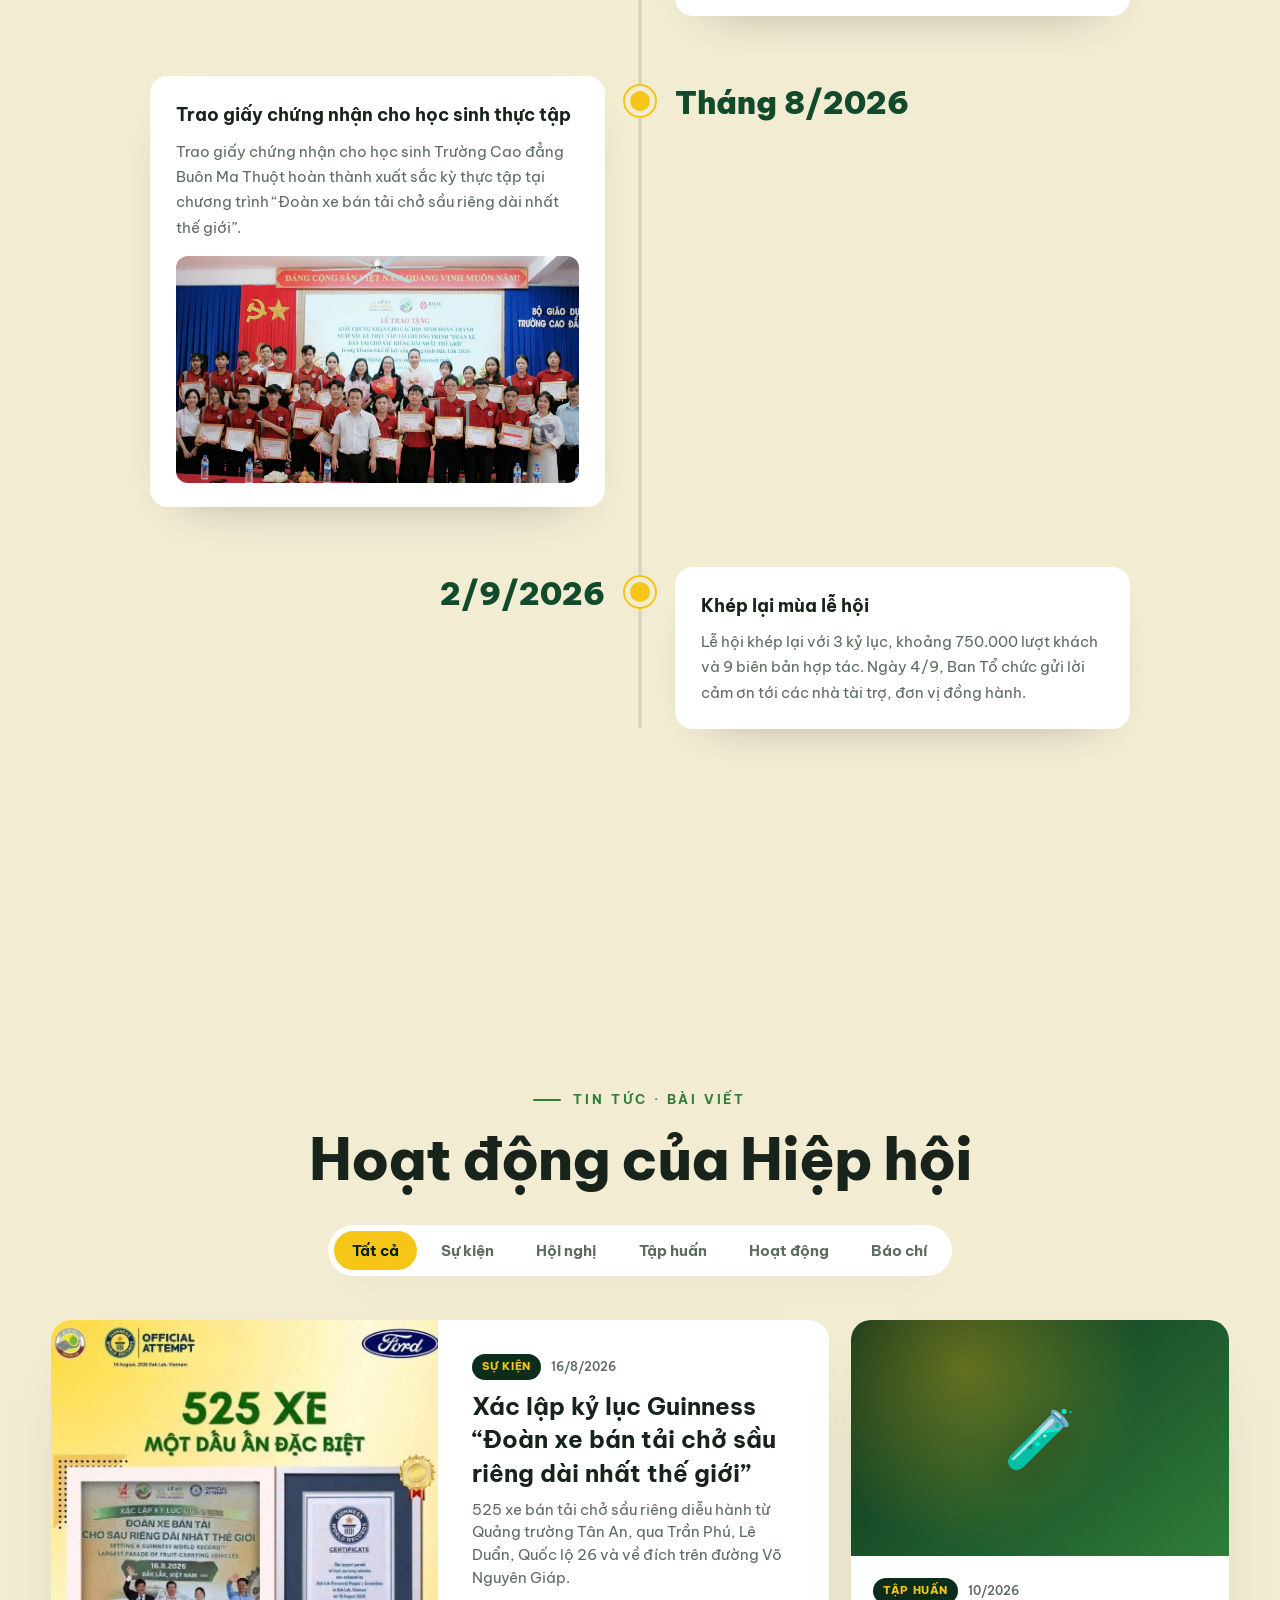
==== commit ab2c9926: "Thêm đăng ký hội viên và đóng hội phí online (Cloudflare Worker + D1), trang quản trị Co-Authored-By" ====
--- a/index.html
+++ b/index.html
@@ -43,7 +43,8 @@
     <a href="#thanh-tuu">Thành tựu</a>
     <a href="#tin-tuc">Tin tức</a>
     <a href="#hinh-anh">Hình ảnh</a>
-    <a href="#lien-he" class="nav__cta">Liên hệ</a>
+    <a href="#lien-he">Liên hệ</a>
+    <a href="#hoi-vien" class="nav__cta">Đăng ký hội viên</a>
   </nav>
   <button class="nav__burger" id="burger" aria-label="Mở menu"><span></span><span></span></button>
 </header>
@@ -450,6 +451,102 @@
   </div>
 </section>
 
+<!-- MEMBERSHIP -->
+<section class="section hv" id="hoi-vien">
+  <div class="container hv__grid">
+    <div class="hv__intro">
+      <p class="eyebrow reveal">Hội viên</p>
+      <h2 class="h2 split">Trở thành hội viên Hiệp hội</h2>
+      <p class="reveal hv__lead">Nhà vườn, hợp tác xã, tổ hợp tác, doanh nghiệp, nhà khoa học và chuyên gia gắn bó với cây sầu riêng Đắk Lắk có thể đăng ký tham gia Hiệp hội trực tuyến.</p>
+      <ul class="hv__benefits">
+        <li class="reveal"><i>🎓</i><div><b>Tập huấn, hội thảo</b><span>Tham gia các lớp chuyển giao kỹ thuật, tham quan mô hình.</span></div></li>
+        <li class="reveal"><i>📣</i><div><b>Thông tin ngành hàng</b><span>Nhận thông tin kỹ thuật, tiêu chuẩn thị trường và hoạt động của Hiệp hội.</span></div></li>
+        <li class="reveal"><i>🗺️</i><div><b>Hỗ trợ vùng trồng</b><span>Được hướng dẫn hồ sơ mã số vùng trồng và truy xuất nguồn gốc.</span></div></li>
+        <li class="reveal"><i>🤝</i><div><b>Kết nối liên kết</b><span>Kết nối với hội viên, doanh nghiệp và các chương trình của ngành.</span></div></li>
+      </ul>
+      <ol class="hv__steps reveal">
+        <li><span>1</span>Đăng ký trực tuyến</li>
+        <li><span>2</span>Hiệp hội xác nhận</li>
+        <li><span>3</span>Đóng hội phí</li>
+      </ol>
+    </div>
+
+    <div class="hvcard reveal" id="hvcard">
+      <div class="hvcard__tabs" role="tablist">
+        <button class="on" data-t="dk" role="tab">Đăng ký hội viên</button>
+        <button data-t="phi" role="tab">Đóng hội phí</button>
+        <span class="hvcard__pill"></span>
+      </div>
+
+      <!-- REGISTER -->
+      <form class="hvform" id="hvReg" data-p="dk" novalidate>
+        <fieldset class="hvform__type">
+          <legend>Bạn đăng ký với tư cách</legend>
+          <label><input type="radio" name="loai" value="ca_nhan" checked><span>🌱 Nhà vườn, cá nhân</span></label>
+          <label><input type="radio" name="loai" value="htx"><span>🏡 HTX, tổ hợp tác</span></label>
+          <label><input type="radio" name="loai" value="doanh_nghiep"><span>🏭 Doanh nghiệp</span></label>
+          <label><input type="radio" name="loai" value="chuyen_gia"><span>🔬 Nhà khoa học, chuyên gia</span></label>
+        </fieldset>
+        <div class="hvform__row">
+          <label class="f"><span data-lbl-ten>Họ và tên *</span><input name="ho_ten" required maxlength="120" autocomplete="name"></label>
+          <label class="f org-only"><span>Người đại diện *</span><input name="nguoi_dai_dien" maxlength="120"></label>
+        </div>
+        <div class="hvform__row">
+          <label class="f"><span>Số điện thoại *</span><input name="dien_thoai" required inputmode="tel" pattern="0[0-9]{9}" maxlength="10" autocomplete="tel" placeholder="09xxxxxxxx"></label>
+          <label class="f"><span>Email</span><input name="email" type="email" maxlength="120" autocomplete="email"></label>
+        </div>
+        <div class="hvform__row">
+          <label class="f"><span>Xã, phường *</span><input name="xa_phuong" required maxlength="120" placeholder="VD: xã Krông Pắc"></label>
+          <label class="f"><span>Diện tích sầu riêng (ha)</span><input name="dien_tich_ha" type="number" min="0" step="0.1" inputmode="decimal"></label>
+        </div>
+        <fieldset class="hvform__needs">
+          <legend>Bạn quan tâm</legend>
+          <label><input type="checkbox" name="nhu_cau" value="tap_huan"><span>Tập huấn kỹ thuật</span></label>
+          <label><input type="checkbox" name="nhu_cau" value="ma_vung_trong"><span>Mã số vùng trồng</span></label>
+          <label><input type="checkbox" name="nhu_cau" value="truy_xuat"><span>Truy xuất nguồn gốc</span></label>
+          <label><input type="checkbox" name="nhu_cau" value="lien_ket"><span>Liên kết tiêu thụ</span></label>
+        </fieldset>
+        <label class="hvform__consent"><input type="checkbox" name="dong_y" required><span>Tôi đồng ý để Hiệp hội lưu và sử dụng thông tin trên cho việc xét kết nạp và liên hệ hội viên. Thông tin không được công khai.</span></label>
+        <input type="text" name="website" class="hp" tabindex="-1" autocomplete="off" aria-hidden="true">
+        <p class="hvform__msg" role="status"></p>
+        <button class="btn btn--gold hvform__go" type="submit">Gửi đăng ký <span>→</span></button>
+      </form>
+
+      <div class="hvdone" id="hvDone" hidden>
+        <div class="hvdone__ic">✓</div>
+        <h3>Đã gửi đăng ký</h3>
+        <p>Mã hồ sơ của bạn là</p>
+        <div class="hvdone__code" id="hvCode">HV-000000</div>
+        <p class="hvdone__note">Hiệp hội sẽ liên hệ qua số điện thoại bạn cung cấp để xác nhận. Hãy lưu lại mã này để đóng hội phí.</p>
+        <button class="btn btn--gold" type="button" id="hvToPay">Đóng hội phí ngay →</button>
+      </div>
+
+      <!-- PAY -->
+      <form class="hvform" id="hvPay" data-p="phi" hidden novalidate>
+        <div class="hvform__row">
+          <label class="f"><span>Mã hồ sơ hoặc số điện thoại *</span><input name="ma_ho_so" required maxlength="20" placeholder="HV-123456"></label>
+          <label class="f"><span>Năm hội phí *</span><select name="nam" id="hvYear"></select></label>
+        </div>
+        <label class="f" id="hvFeeWrap"><span>Mức hội phí *</span><select name="muc_phi" id="hvFee"></select></label>
+        <div class="hvqr" id="hvQr">
+          <div class="hvqr__img"><img id="hvQrImg" alt="Mã QR chuyển khoản hội phí" hidden><div class="hvqr__ph" id="hvQrPh">Nhập mã hồ sơ để tạo mã QR</div></div>
+          <div class="hvqr__info">
+            <p><small>Ngân hàng</small><b id="hvBank">…</b></p>
+            <p><small>Số tài khoản</small><b id="hvAcc">…</b></p>
+            <p><small>Chủ tài khoản</small><b id="hvName">…</b></p>
+            <p><small>Số tiền</small><b id="hvAmt">…</b></p>
+            <p><small>Nội dung chuyển khoản</small><b id="hvMemo">…</b> <button type="button" class="hvqr__copy" id="hvCopy">Sao chép</button></p>
+          </div>
+        </div>
+        <p class="hvform__hint">Quét mã bằng ứng dụng ngân hàng bất kỳ. Giữ nguyên nội dung chuyển khoản để Hiệp hội đối soát. Biên nhận hội phí sẽ được gửi sau khi Hiệp hội xác nhận.</p>
+        <input type="text" name="website" class="hp" tabindex="-1" autocomplete="off" aria-hidden="true">
+        <p class="hvform__msg" role="status"></p>
+        <button class="btn btn--gold hvform__go" type="submit">Tôi đã chuyển khoản <span>→</span></button>
+      </form>
+    </div>
+  </div>
+</section>
+
 <!-- CONTACT -->
 <section class="section contact" id="lien-he">
   <div class="contact__glow"></div>
@@ -494,5 +591,7 @@
 <script src="assets/vendor/ScrollTrigger.min.js"></script>
 <script src="assets/vendor/lenis.min.js"></script>
 <script src="assets/js/main.js"></script>
+<script src="assets/js/config.js"></script>
+<script src="assets/js/hoivien.js"></script>
 </body>
 </html>
--- a/assets/css/style.css
+++ b/assets/css/style.css
@@ -554,3 +554,70 @@
 .hub__node:hover{transform:scale(1.1)}
 .hub__center{transform:none;margin:-15% 0 0 -15%}
 .hub__node{transition:background .4s,color .4s}
+
+/* ================= HỘI VIÊN ================= */
+.hv{background:linear-gradient(180deg,var(--cream),#f3ecd2)}
+.hv__grid{display:grid;grid-template-columns:1fr 1.1fr;gap:60px;align-items:start}
+.hv__lead{color:var(--muted);max-width:46ch;margin-bottom:28px}
+.hv__benefits{list-style:none;display:grid;gap:14px;margin-bottom:30px}
+.hv__benefits li{display:flex;gap:14px;align-items:flex-start;padding:16px 18px;border-radius:18px;background:#fff;box-shadow:0 10px 30px -18px rgba(6,32,15,.35)}
+.hv__benefits i{font-style:normal;font-size:1.4rem;width:44px;height:44px;flex:none;display:grid;place-items:center;border-radius:14px;background:rgba(140,198,63,.16)}
+.hv__benefits b{display:block;color:var(--green-800)}
+.hv__benefits span{font-size:.92rem;color:var(--muted)}
+.hv__steps{list-style:none;display:flex;gap:10px;flex-wrap:wrap}
+.hv__steps li{display:flex;align-items:center;gap:8px;font-weight:600;font-size:.9rem;color:var(--green-800);padding:8px 14px 8px 8px;border-radius:999px;border:1.5px dashed rgba(47,125,58,.4)}
+.hv__steps span{width:26px;height:26px;border-radius:50%;display:grid;place-items:center;background:var(--green-700);color:var(--gold);font-size:.8rem}
+.hvcard{background:var(--green-900);color:#fff;border-radius:28px;padding:26px;box-shadow:0 40px 80px -40px rgba(6,32,15,.7);position:relative;overflow:hidden}
+.hvcard::before{content:"";position:absolute;width:420px;height:420px;border-radius:50%;background:radial-gradient(circle,rgba(245,197,24,.18),transparent 65%);top:-160px;right:-160px;pointer-events:none}
+.hvcard__tabs{position:relative;display:flex;gap:4px;padding:6px;border-radius:999px;background:rgba(255,255,255,.07);margin-bottom:24px}
+.hvcard__tabs button{position:relative;z-index:1;flex:1;border:0;background:none;color:rgba(255,255,255,.75);font:600 .95rem var(--font);padding:12px 10px;border-radius:999px;cursor:pointer;transition:color .3s}
+.hvcard__tabs button.on{color:var(--green-900)}
+.hvcard__pill{position:absolute;top:6px;bottom:6px;left:6px;border-radius:999px;background:var(--gold);transition:transform .5s var(--ease),width .5s var(--ease)}
+.hvform{position:relative;display:grid;gap:16px}
+.hvform fieldset{border:0;display:flex;flex-wrap:wrap;gap:8px}
+.hvform legend{font-size:.78rem;letter-spacing:.12em;text-transform:uppercase;color:var(--gold);margin-bottom:8px;width:100%}
+.hvform fieldset label{cursor:pointer}
+.hvform fieldset input{position:absolute;opacity:0;pointer-events:none}
+.hvform fieldset span{display:inline-block;padding:9px 14px;border-radius:999px;border:1px solid rgba(255,255,255,.2);font-size:.9rem;transition:background .25s,border-color .25s,color .25s}
+.hvform fieldset input:checked+span{background:rgba(245,197,24,.16);border-color:var(--gold);color:var(--gold-2)}
+.hvform fieldset input:focus-visible+span{outline:2px solid var(--gold);outline-offset:2px}
+.hvform__row{display:grid;grid-template-columns:1fr 1fr;gap:14px}
+.f{display:grid;gap:6px}
+.f span{font-size:.85rem;color:rgba(255,255,255,.75)}
+.f input,.f select{width:100%;font:500 1rem var(--font);color:#fff;background:rgba(255,255,255,.07);border:1px solid rgba(255,255,255,.18);border-radius:14px;padding:13px 14px;transition:border-color .25s,background .25s}
+.f select option{color:var(--ink)}
+.f input:focus,.f select:focus{outline:0;border-color:var(--gold);background:rgba(255,255,255,.11)}
+.f input::placeholder{color:rgba(255,255,255,.35)}
+.hvform.tried .f input:invalid{border-color:#ff8a7a}
+.hvform__consent{display:flex;gap:10px;align-items:flex-start;font-size:.85rem;color:rgba(255,255,255,.75);cursor:pointer}
+.hvform__consent input{margin-top:4px;accent-color:var(--gold);width:18px;height:18px;flex:none}
+.hp{position:absolute;left:-9999px;width:1px;height:1px;opacity:0}
+.hvform__msg{min-height:1.3em;font-size:.9rem}
+.hvform__msg.ok{color:var(--leaf)}.hvform__msg.err{color:#ffb4a8}
+.hvform__go{justify-self:start;border:0;cursor:pointer;font-family:var(--font)}
+.hvform__go.is-busy{opacity:.6;pointer-events:none}
+.hvform__hint{font-size:.83rem;color:rgba(255,255,255,.6)}
+.hvdone{position:relative;text-align:center;padding:24px 8px}
+.hvdone__ic{width:76px;height:76px;margin:0 auto 14px;border-radius:50%;display:grid;place-items:center;background:var(--gold);color:var(--green-900);font-size:2.2rem;font-weight:800}
+.hvdone h3{font-size:1.5rem;margin-bottom:6px}
+.hvdone p{color:rgba(255,255,255,.75)}
+.hvdone__code{font:800 2rem/1.2 var(--font);letter-spacing:.08em;color:var(--gold);margin:8px 0 14px}
+.hvdone__note{font-size:.9rem;max-width:40ch;margin:0 auto 22px}
+.hvqr{display:grid;grid-template-columns:200px 1fr;gap:20px;align-items:center;padding:16px;border-radius:20px;background:rgba(255,255,255,.06);border:1px solid rgba(255,255,255,.12)}
+.hvqr__img{aspect-ratio:1;border-radius:16px;background:#fff;display:grid;place-items:center;overflow:hidden}
+.hvqr__img img{width:100%;height:100%;object-fit:contain}
+.hvqr__ph{padding:16px;text-align:center;font-size:.85rem;color:var(--muted)}
+.hvqr__info{display:grid;gap:8px}
+.hvqr__info small{display:block;font-size:.72rem;letter-spacing:.12em;text-transform:uppercase;color:var(--gold)}
+.hvqr__info b{font-weight:600;word-break:break-word}
+.hvqr__copy{margin-left:6px;border:1px solid rgba(255,255,255,.3);background:none;color:#fff;font:600 .75rem var(--font);padding:3px 10px;border-radius:999px;cursor:pointer}
+.hvqr__copy:hover{background:var(--gold);color:var(--green-900);border-color:var(--gold)}
+@media (max-width:900px){
+  .hv__grid{grid-template-columns:1fr;gap:40px}
+  .hvform__row{grid-template-columns:1fr}
+  .hvqr{grid-template-columns:1fr}
+  .hvqr__img{max-width:220px;margin:0 auto;width:100%}
+  .hvcard{padding:18px;border-radius:22px}
+  .hvcard__tabs button{font-size:.88rem;padding:11px 6px}
+}
+.hvcard [hidden]{display:none!important}
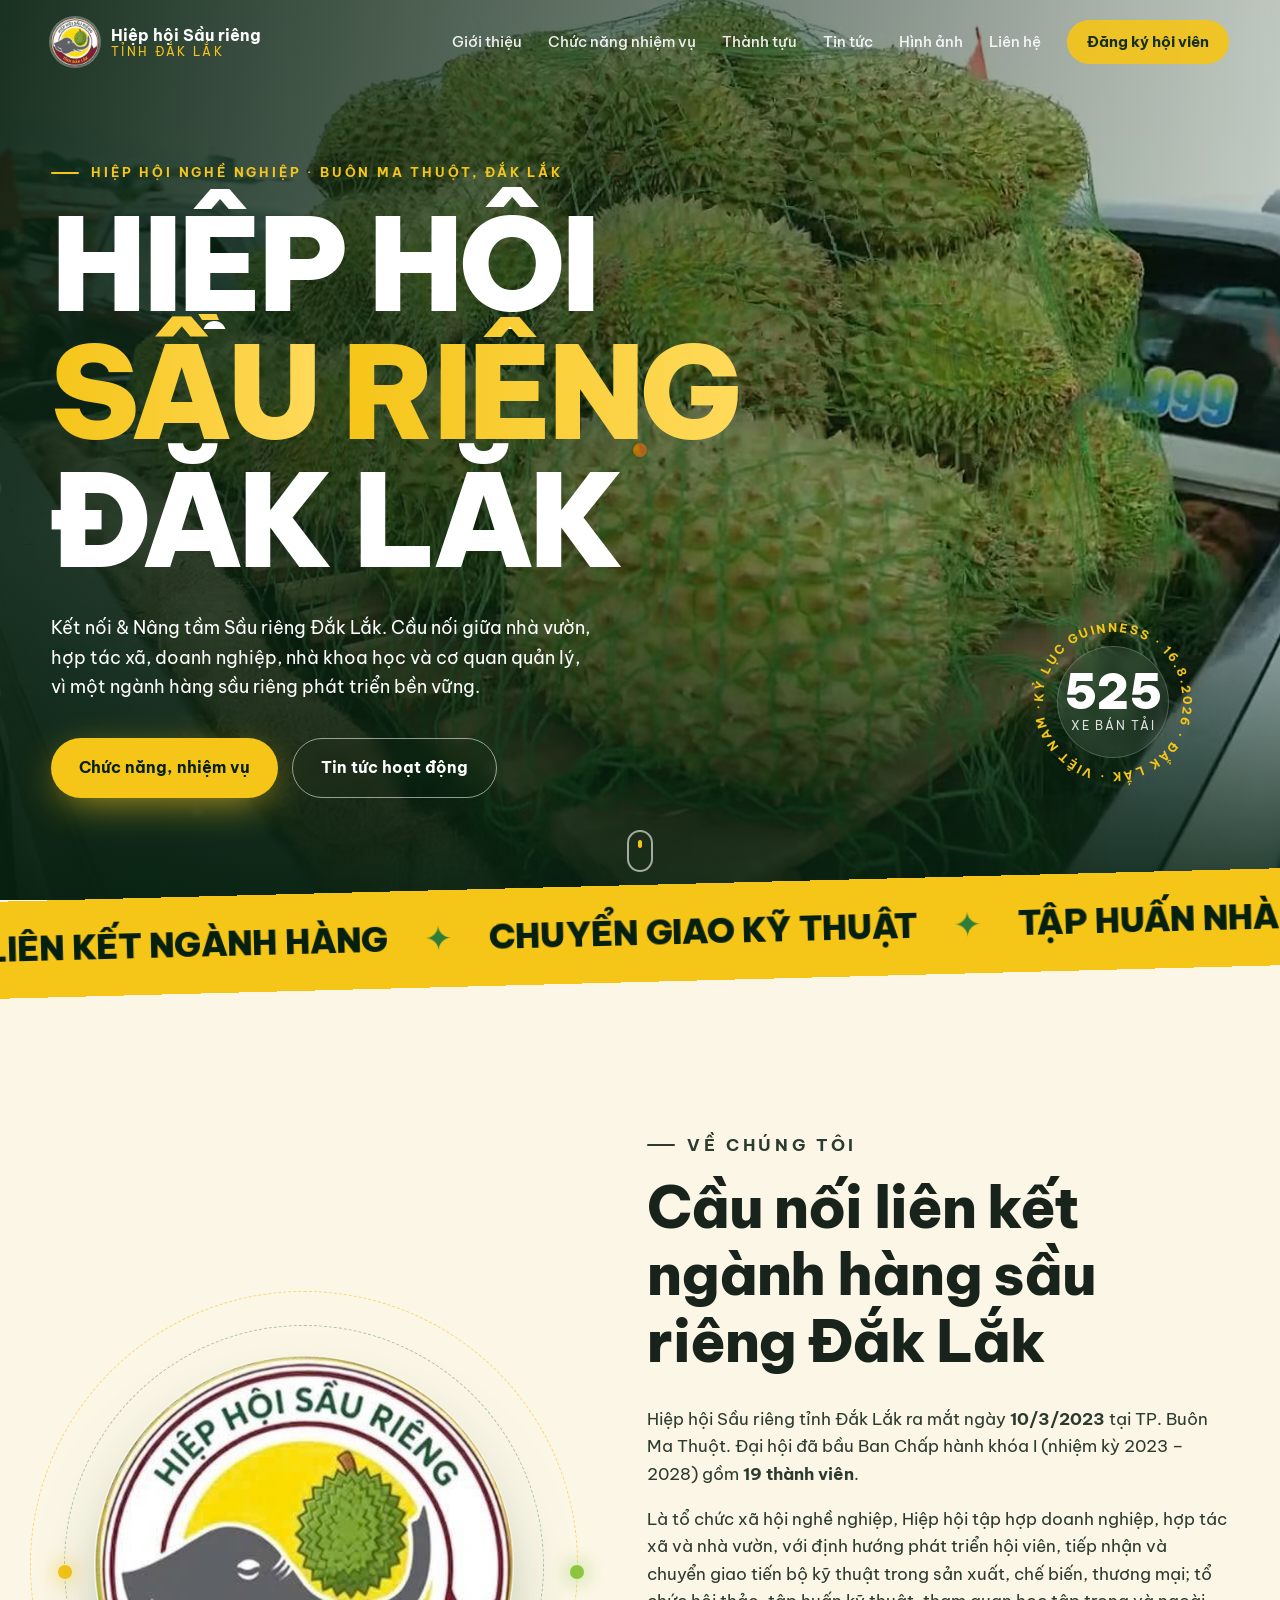
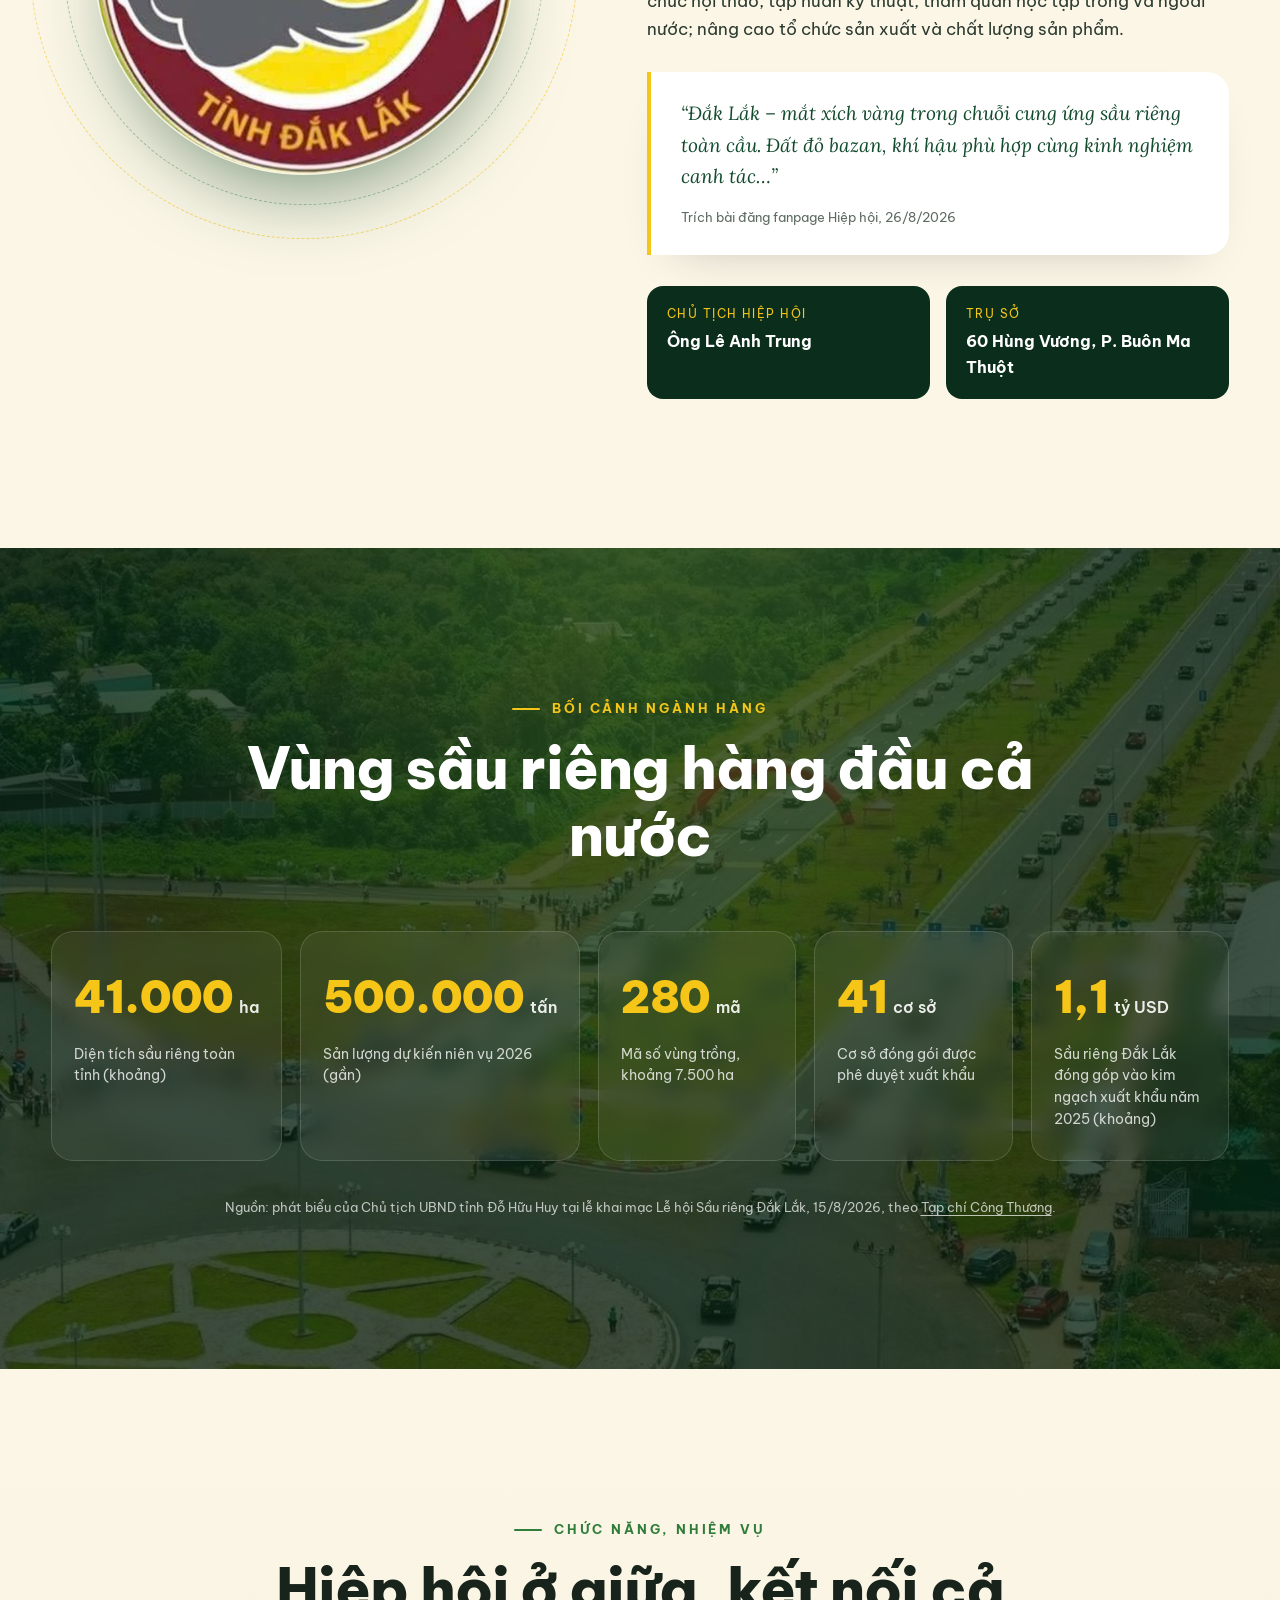
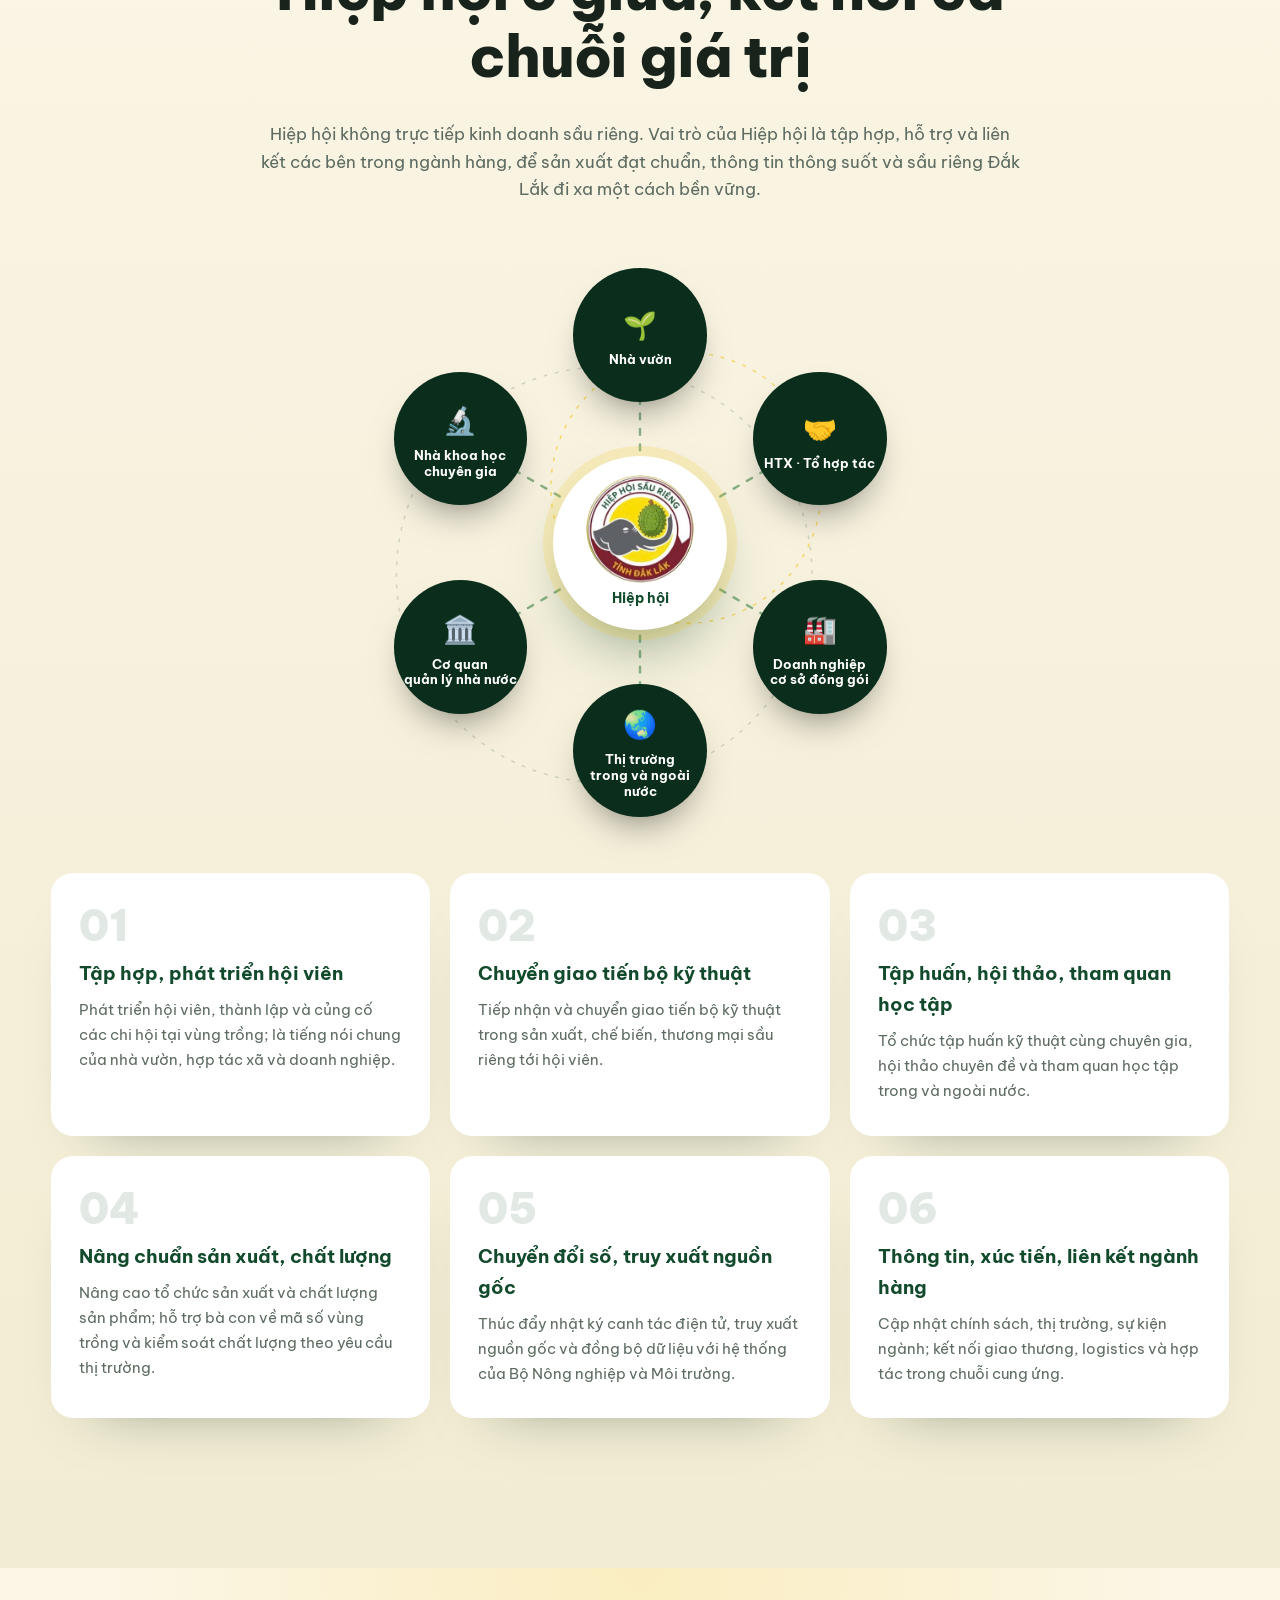
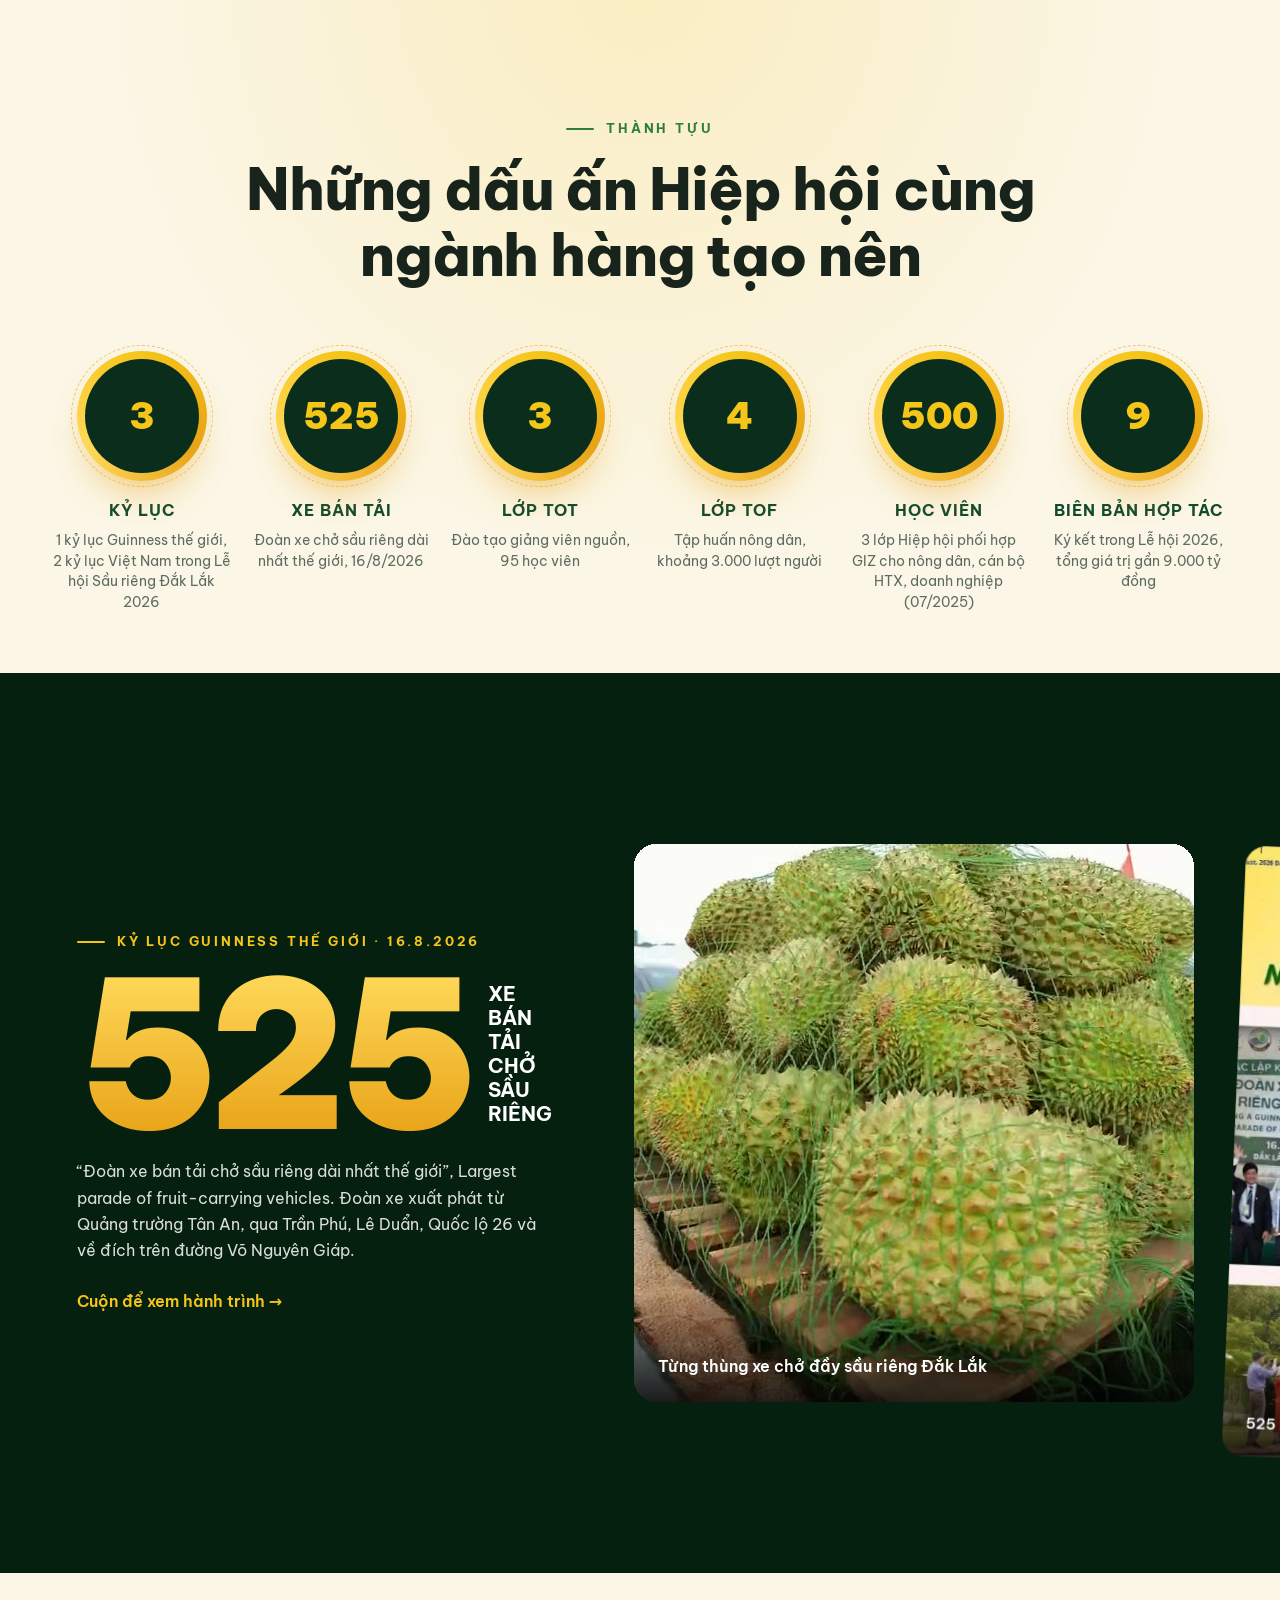
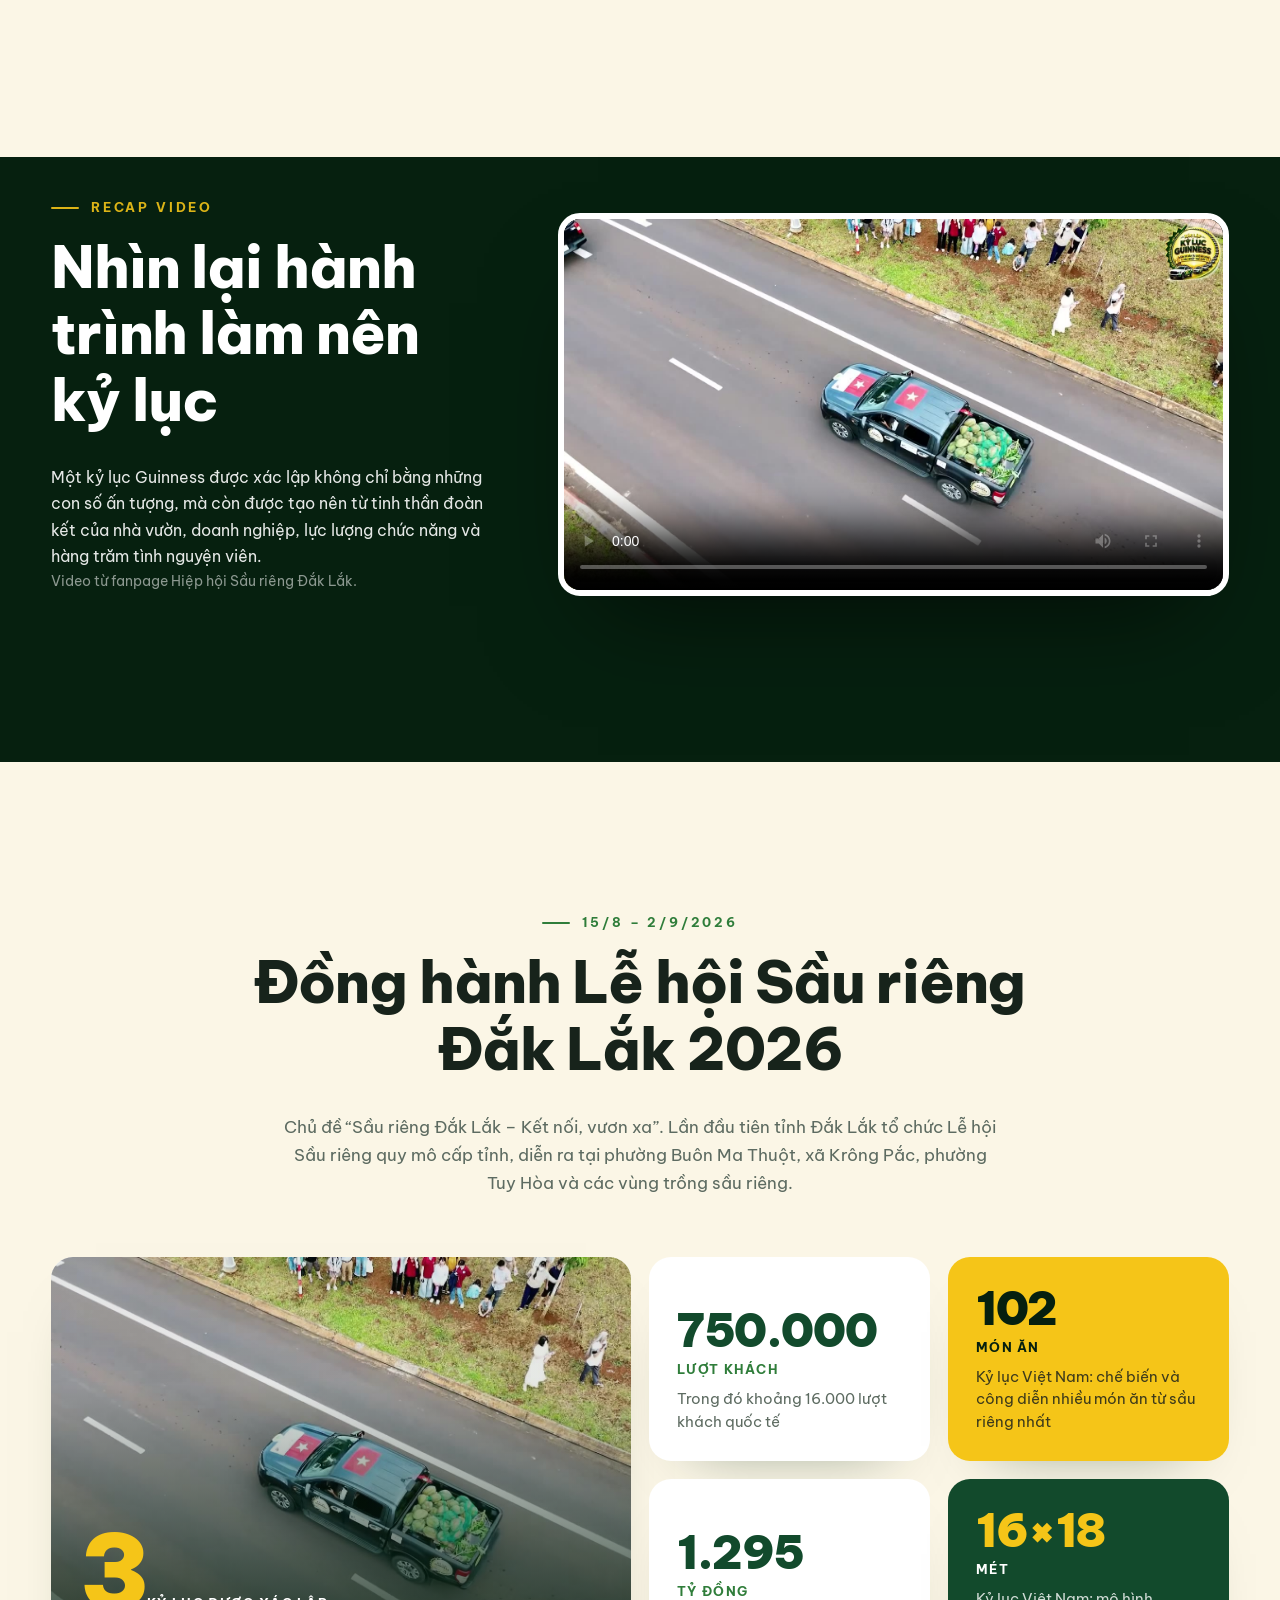
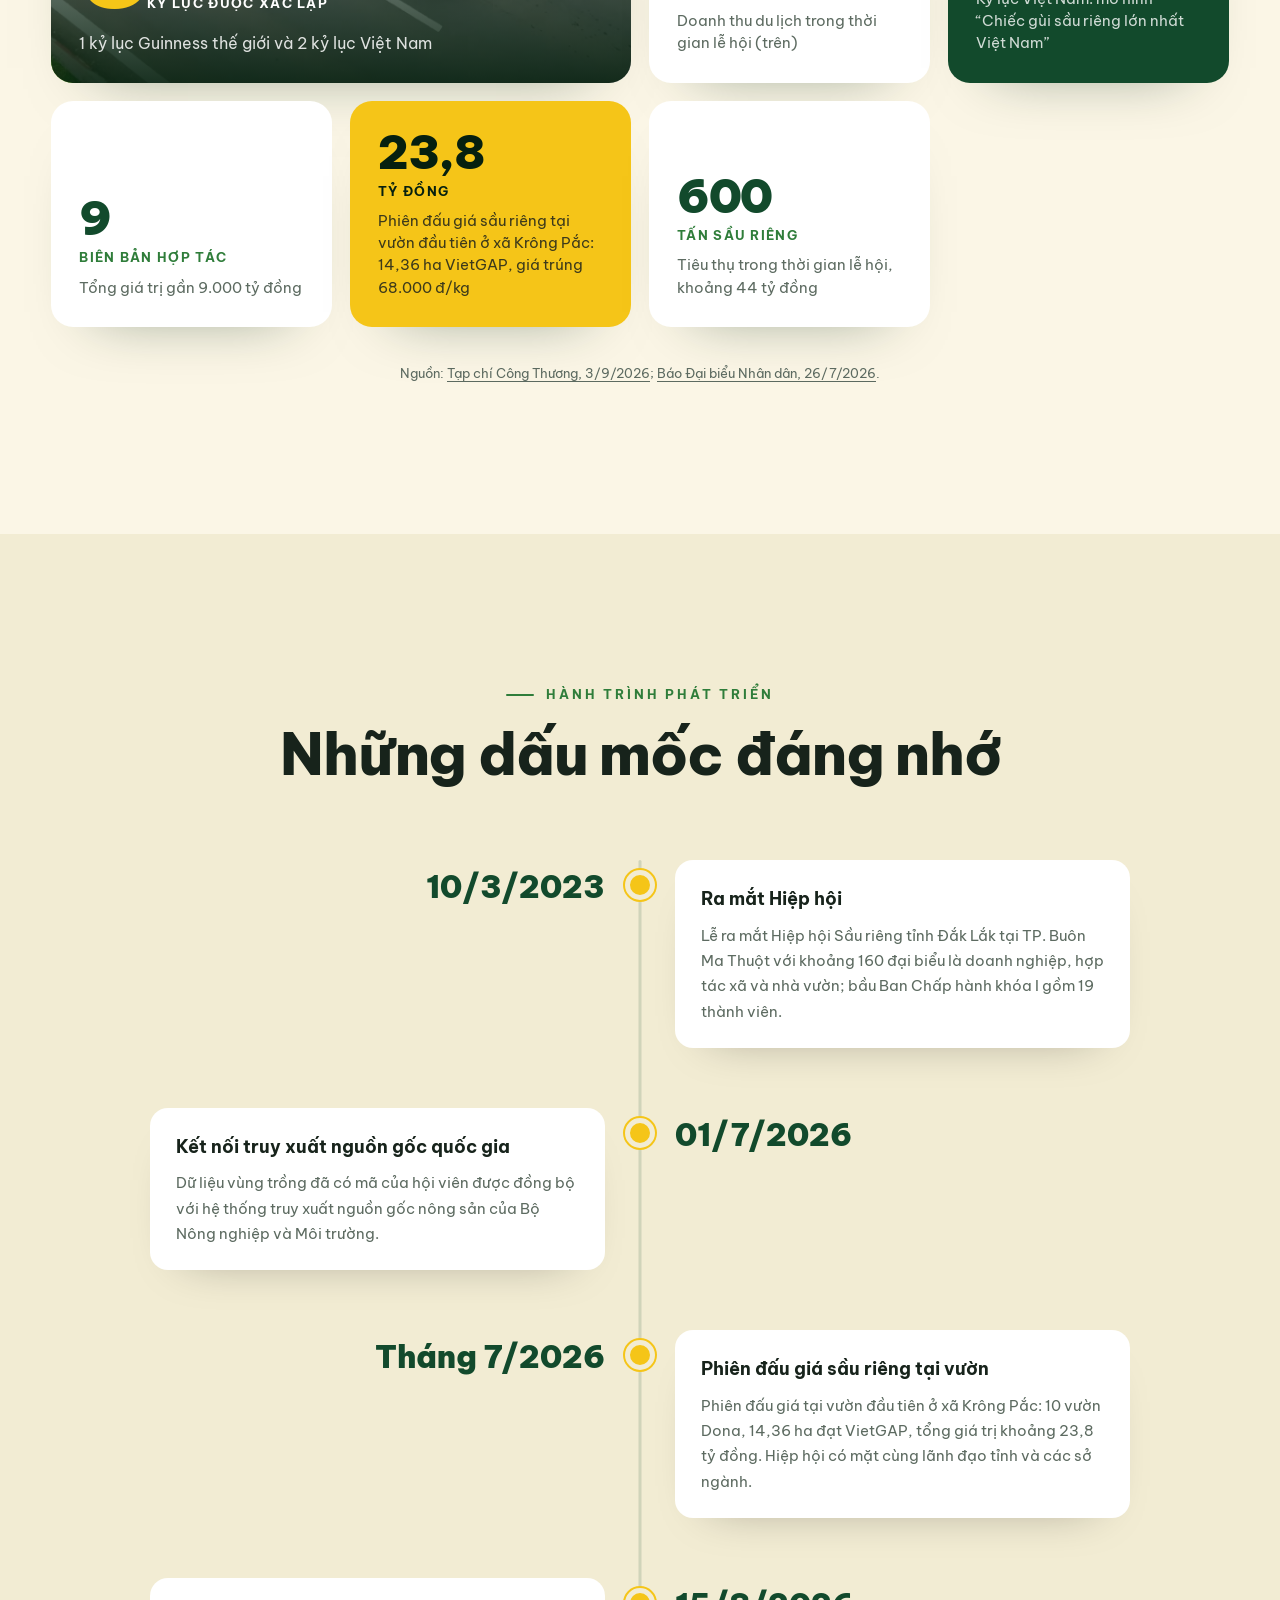
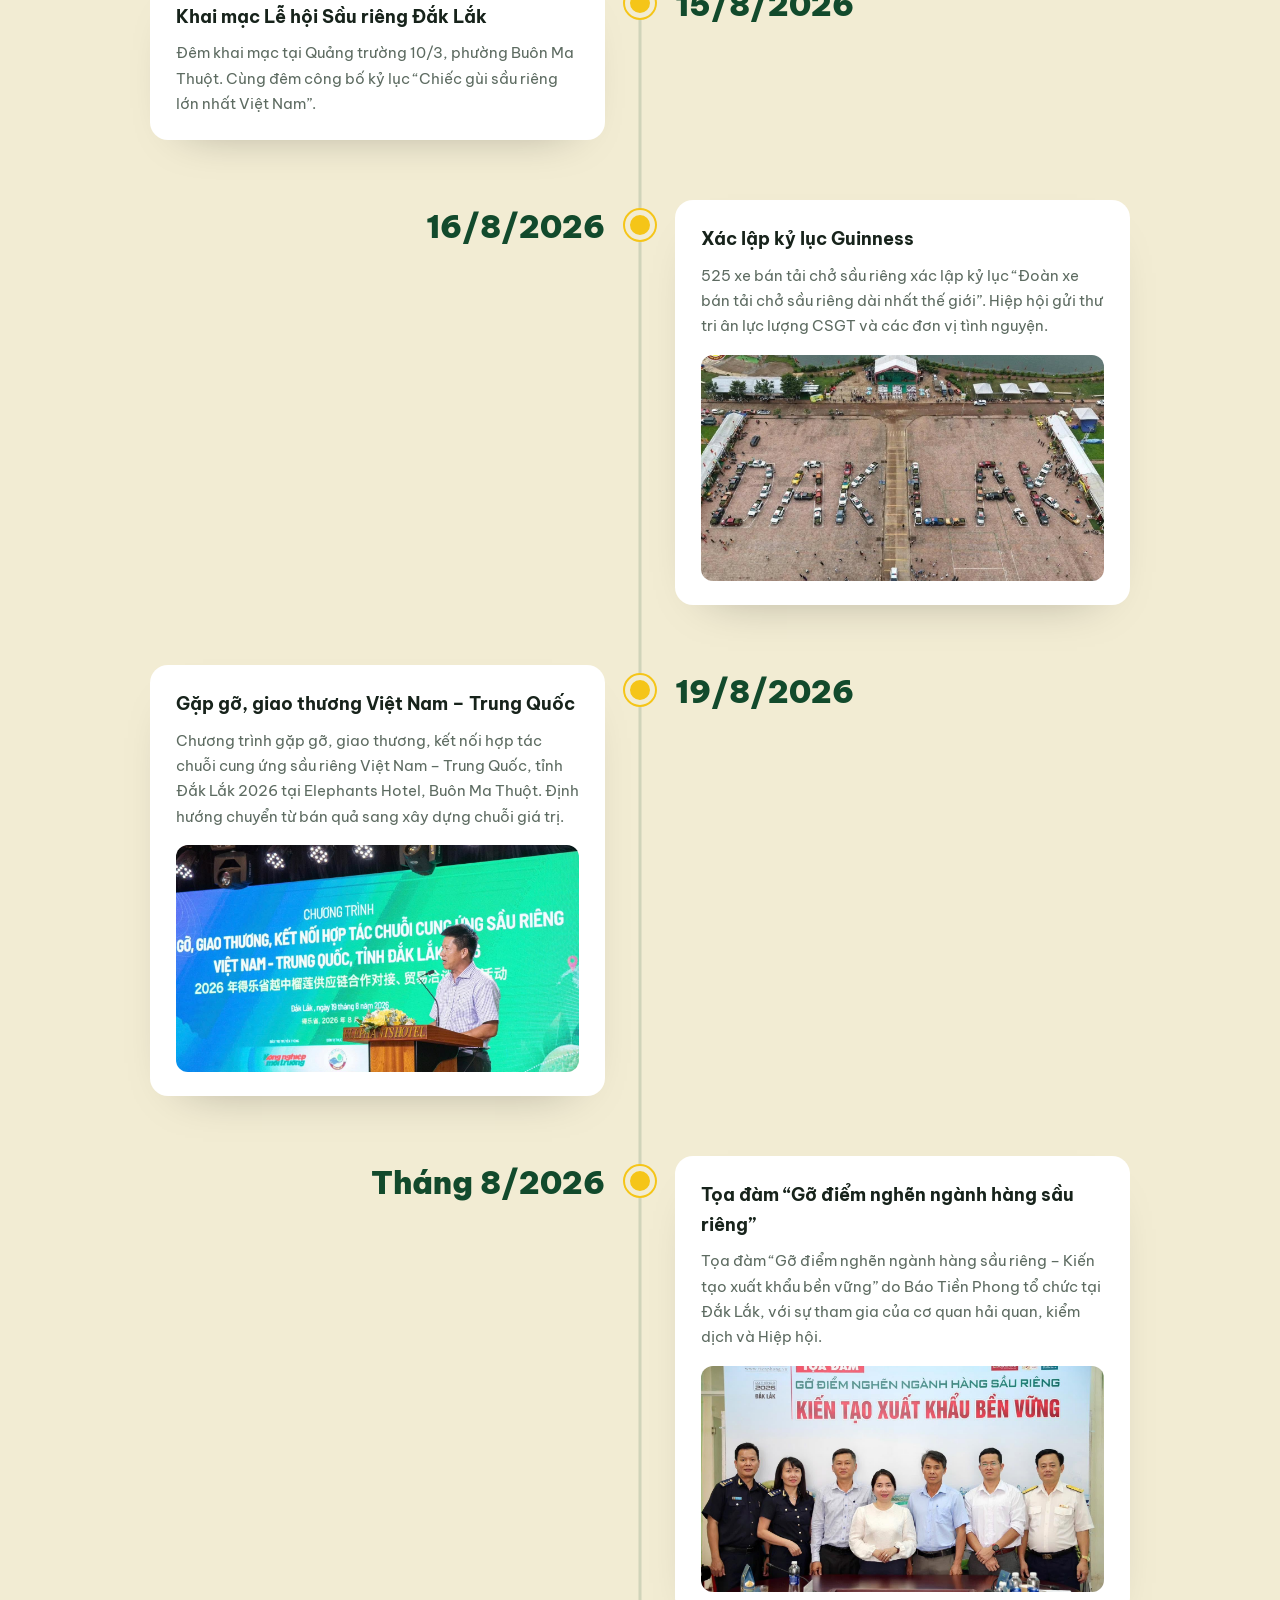
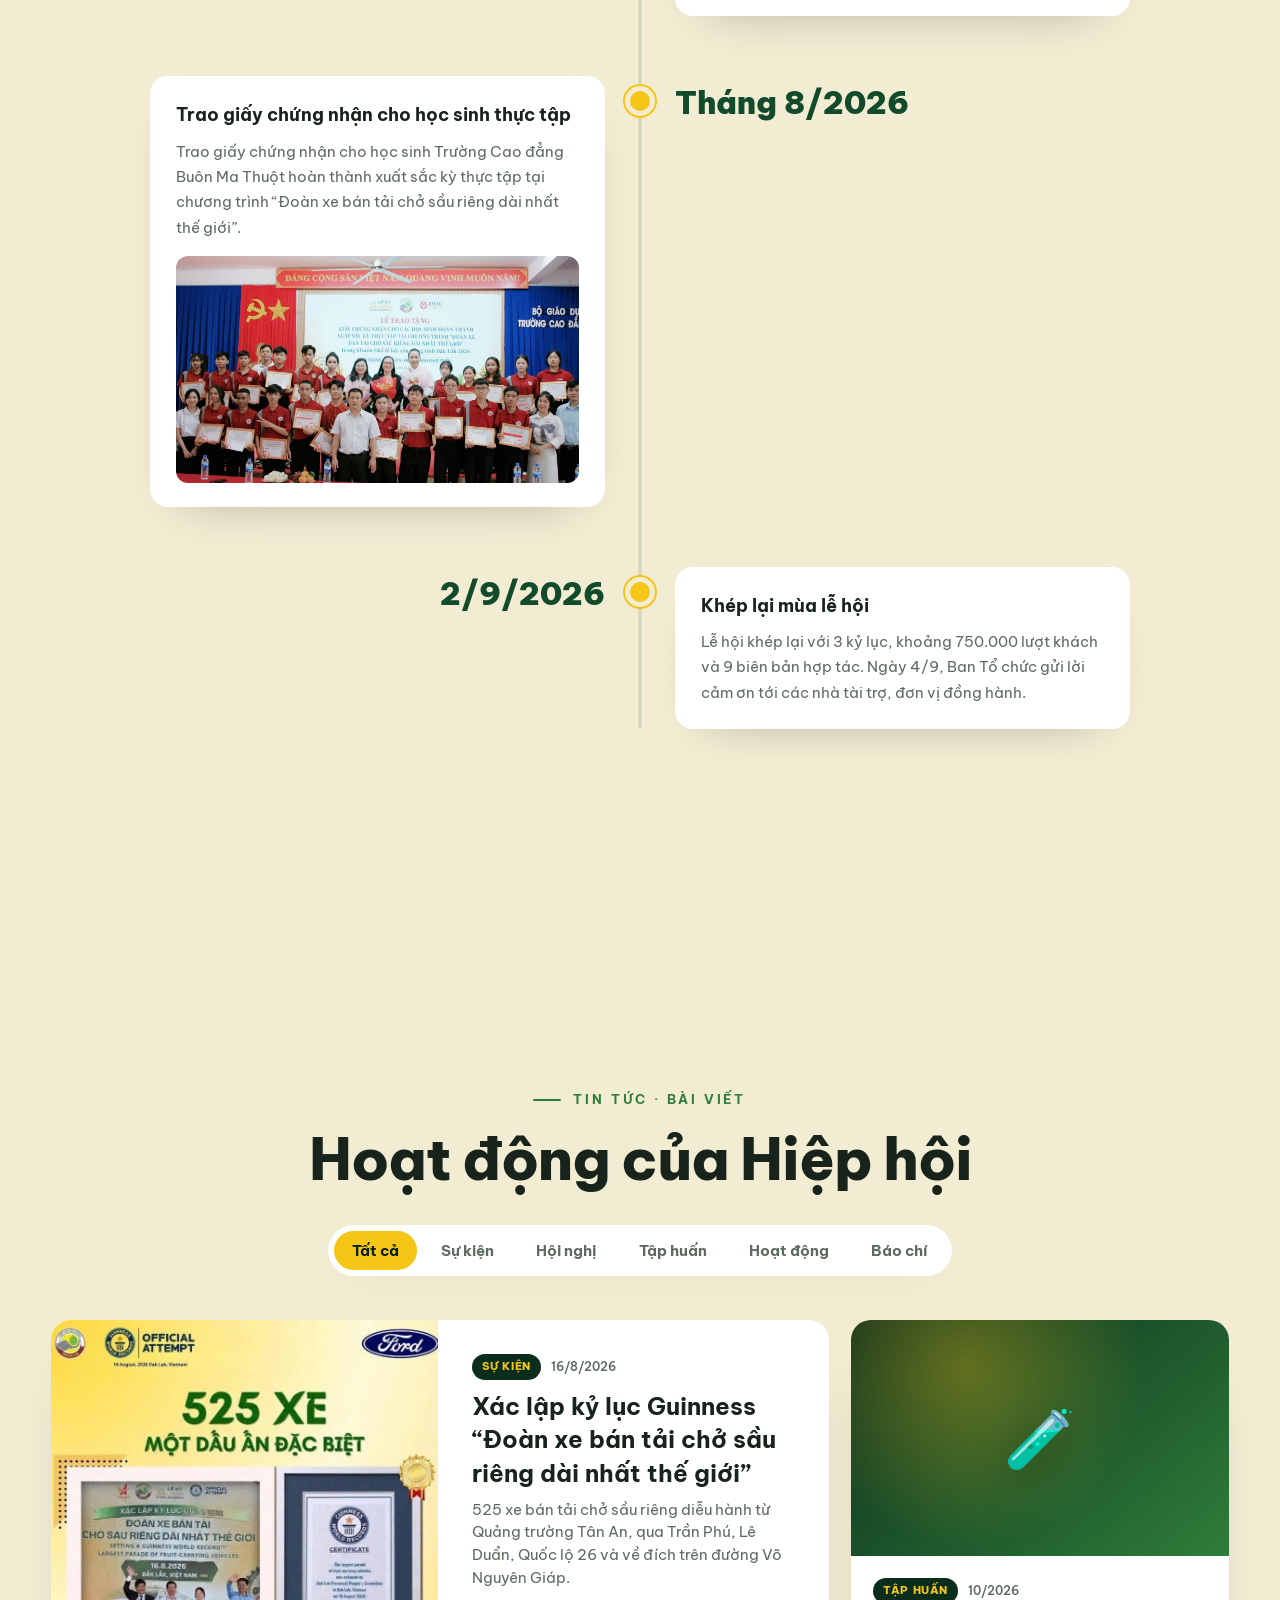
==== commit 3f36d3f5: "Thu hội phí tự động qua sepay-thuchi: tạo mã thu, QR, tự xác nhận khi tiền về Co-Authored-By: Claude" ====
--- a/index.html
+++ b/index.html
@@ -528,21 +528,35 @@
           <label class="f"><span>Năm hội phí *</span><select name="nam" id="hvYear"></select></label>
         </div>
         <label class="f" id="hvFeeWrap"><span>Mức hội phí *</span><select name="muc_phi" id="hvFee"></select></label>
-        <div class="hvqr" id="hvQr">
-          <div class="hvqr__img"><img id="hvQrImg" alt="Mã QR chuyển khoản hội phí" hidden><div class="hvqr__ph" id="hvQrPh">Nhập mã hồ sơ để tạo mã QR</div></div>
+        <input type="text" name="website" class="hp" tabindex="-1" autocomplete="off" aria-hidden="true">
+        <p class="hvform__msg" role="status"></p>
+        <button class="btn btn--gold hvform__go" type="submit">Tạo mã QR thanh toán <span>→</span></button>
+      </form>
+
+      <div class="hvbill" id="hvBill" hidden>
+        <div class="hvqr">
+          <div class="hvqr__img"><img id="hvQrImg" alt="Mã QR chuyển khoản hội phí"></div>
           <div class="hvqr__info">
+            <p><small>Hội viên</small><b id="hvBillWho">…</b></p>
             <p><small>Ngân hàng</small><b id="hvBank">…</b></p>
             <p><small>Số tài khoản</small><b id="hvAcc">…</b></p>
-            <p><small>Chủ tài khoản</small><b id="hvName">…</b></p>
             <p><small>Số tiền</small><b id="hvAmt">…</b></p>
             <p><small>Nội dung chuyển khoản</small><b id="hvMemo">…</b> <button type="button" class="hvqr__copy" id="hvCopy">Sao chép</button></p>
           </div>
         </div>
-        <p class="hvform__hint">Quét mã bằng ứng dụng ngân hàng bất kỳ. Giữ nguyên nội dung chuyển khoản để Hiệp hội đối soát. Biên nhận hội phí sẽ được gửi sau khi Hiệp hội xác nhận.</p>
-        <input type="text" name="website" class="hp" tabindex="-1" autocomplete="off" aria-hidden="true">
-        <p class="hvform__msg" role="status"></p>
-        <button class="btn btn--gold hvform__go" type="submit">Tôi đã chuyển khoản <span>→</span></button>
-      </form>
+        <div class="hvwait" id="hvWait"><i></i><span>Đang chờ tiền về. Trang sẽ tự xác nhận khi Hiệp hội nhận được chuyển khoản.</span></div>
+        <p class="hvform__hint">Quét mã bằng ứng dụng ngân hàng bất kỳ, giữ nguyên số tiền và nội dung chuyển khoản.</p>
+        <div class="hvbill__acts"><button class="btn btn--gold" type="button" id="hvCheck">Tôi đã chuyển khoản</button><button class="hvlink" type="button" id="hvBack">← Đổi thông tin</button></div>
+      </div>
+
+      <div class="hvdone" id="hvPaid" hidden>
+        <div class="hvdone__ic">✓</div>
+        <h3>Đã nhận hội phí</h3>
+        <p id="hvPaidTxt">Cảm ơn bạn đã đồng hành cùng Hiệp hội.</p>
+        <div class="hvdone__code" id="hvPaidCode"></div>
+        <p class="hvdone__note">Hiệp hội sẽ gửi biên nhận hội phí cho bạn. Bạn có thể chụp lại màn hình này để lưu.</p>
+        <button class="hvlink" type="button" id="hvAgain">← Đóng cho năm hoặc hội viên khác</button>
+      </div>
     </div>
   </div>
 </section>
--- a/assets/css/style.css
+++ b/assets/css/style.css
@@ -621,3 +621,13 @@
   .hvcard__tabs button{font-size:.88rem;padding:11px 6px}
 }
 .hvcard [hidden]{display:none!important}
+.hvbill{position:relative;display:grid;gap:16px}
+.hvbill__acts{display:flex;gap:16px;align-items:center;flex-wrap:wrap}
+.hvbill__acts .btn{border:0;cursor:pointer;font-family:var(--font)}
+.hvlink{background:none;border:0;color:rgba(255,255,255,.7);font:600 .9rem var(--font);cursor:pointer}
+.hvlink:hover{color:var(--gold)}
+.hvwait{display:flex;gap:12px;align-items:center;padding:12px 16px;border-radius:14px;background:rgba(140,198,63,.12);border:1px solid rgba(140,198,63,.35);font-size:.9rem}
+.hvwait i{width:10px;height:10px;border-radius:50%;background:var(--leaf);flex:none;box-shadow:0 0 0 0 rgba(140,198,63,.7);animation:hvping 1.6s infinite}
+.hvwait.stop{background:rgba(255,255,255,.06);border-color:rgba(255,255,255,.15)}
+.hvwait.stop i{animation:none;background:#999}
+@keyframes hvping{70%{box-shadow:0 0 0 12px rgba(140,198,63,0)}100%{box-shadow:0 0 0 0 rgba(140,198,63,0)}}
